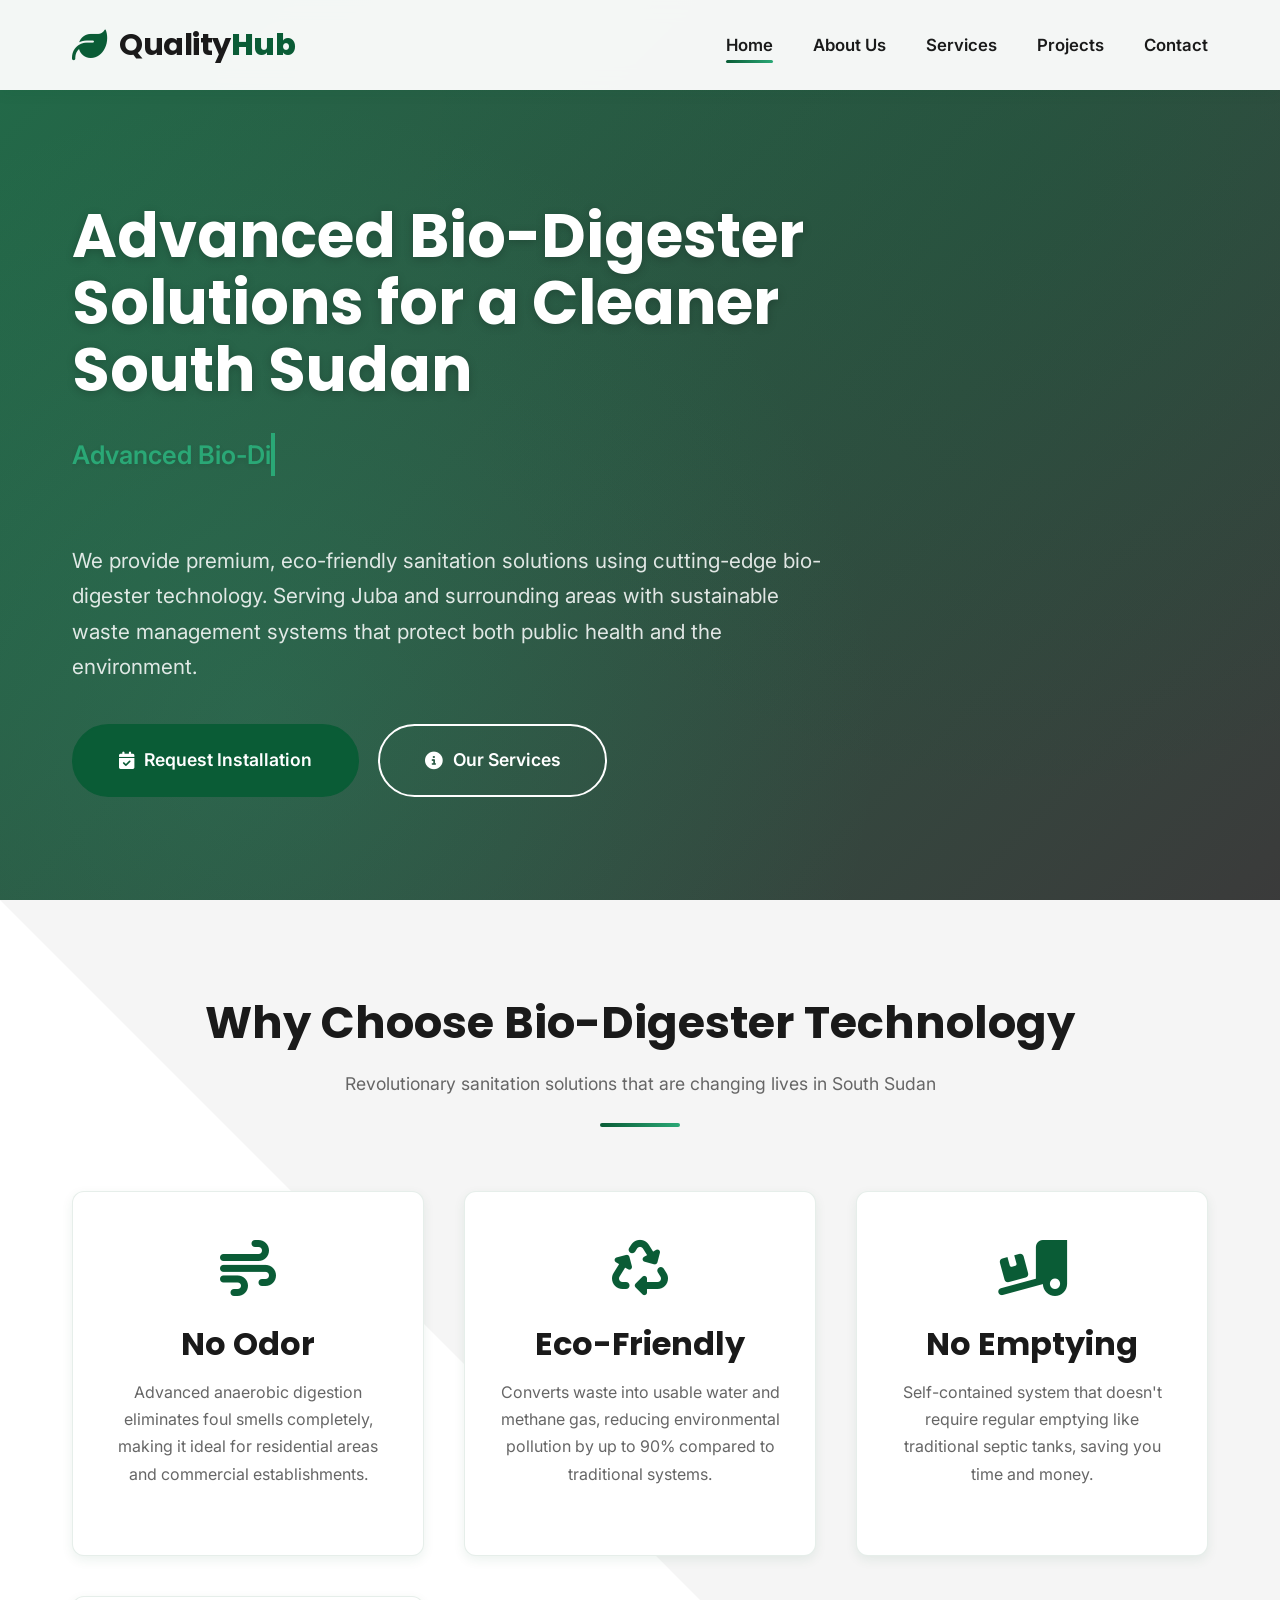
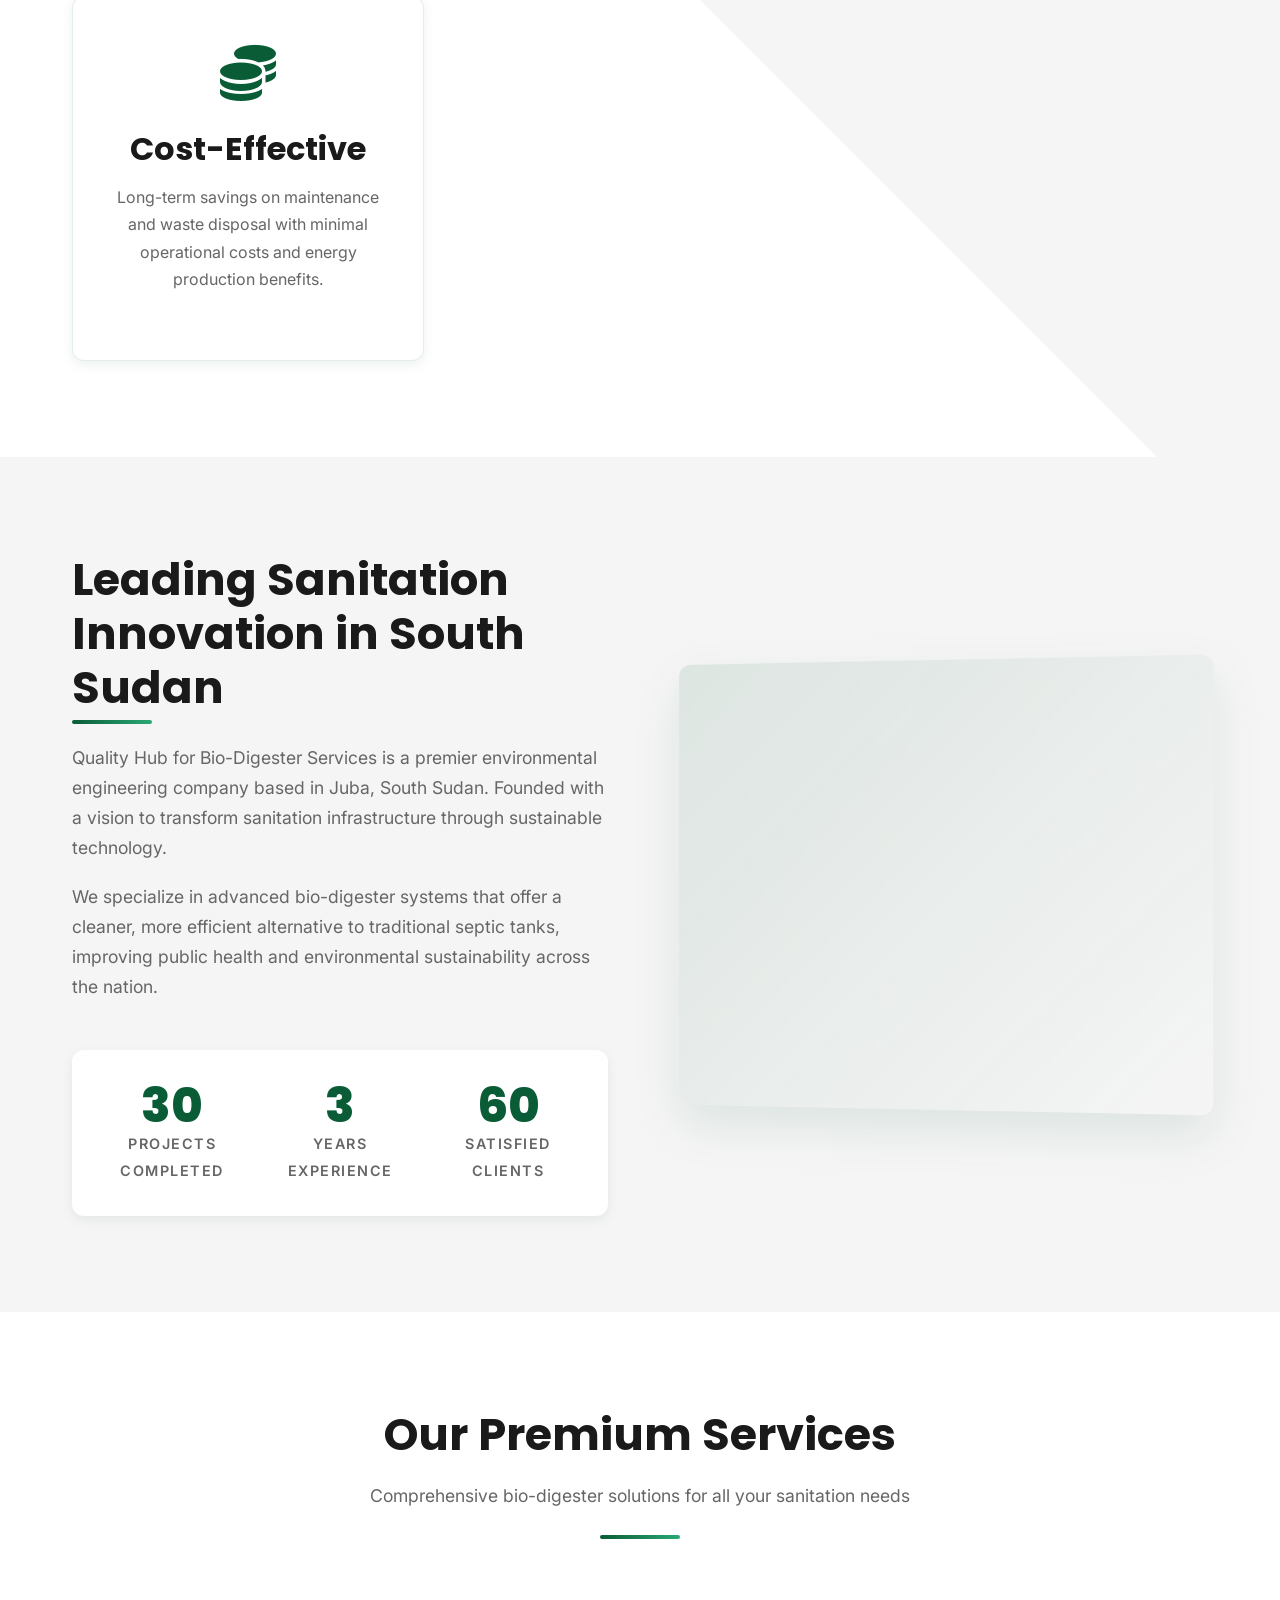
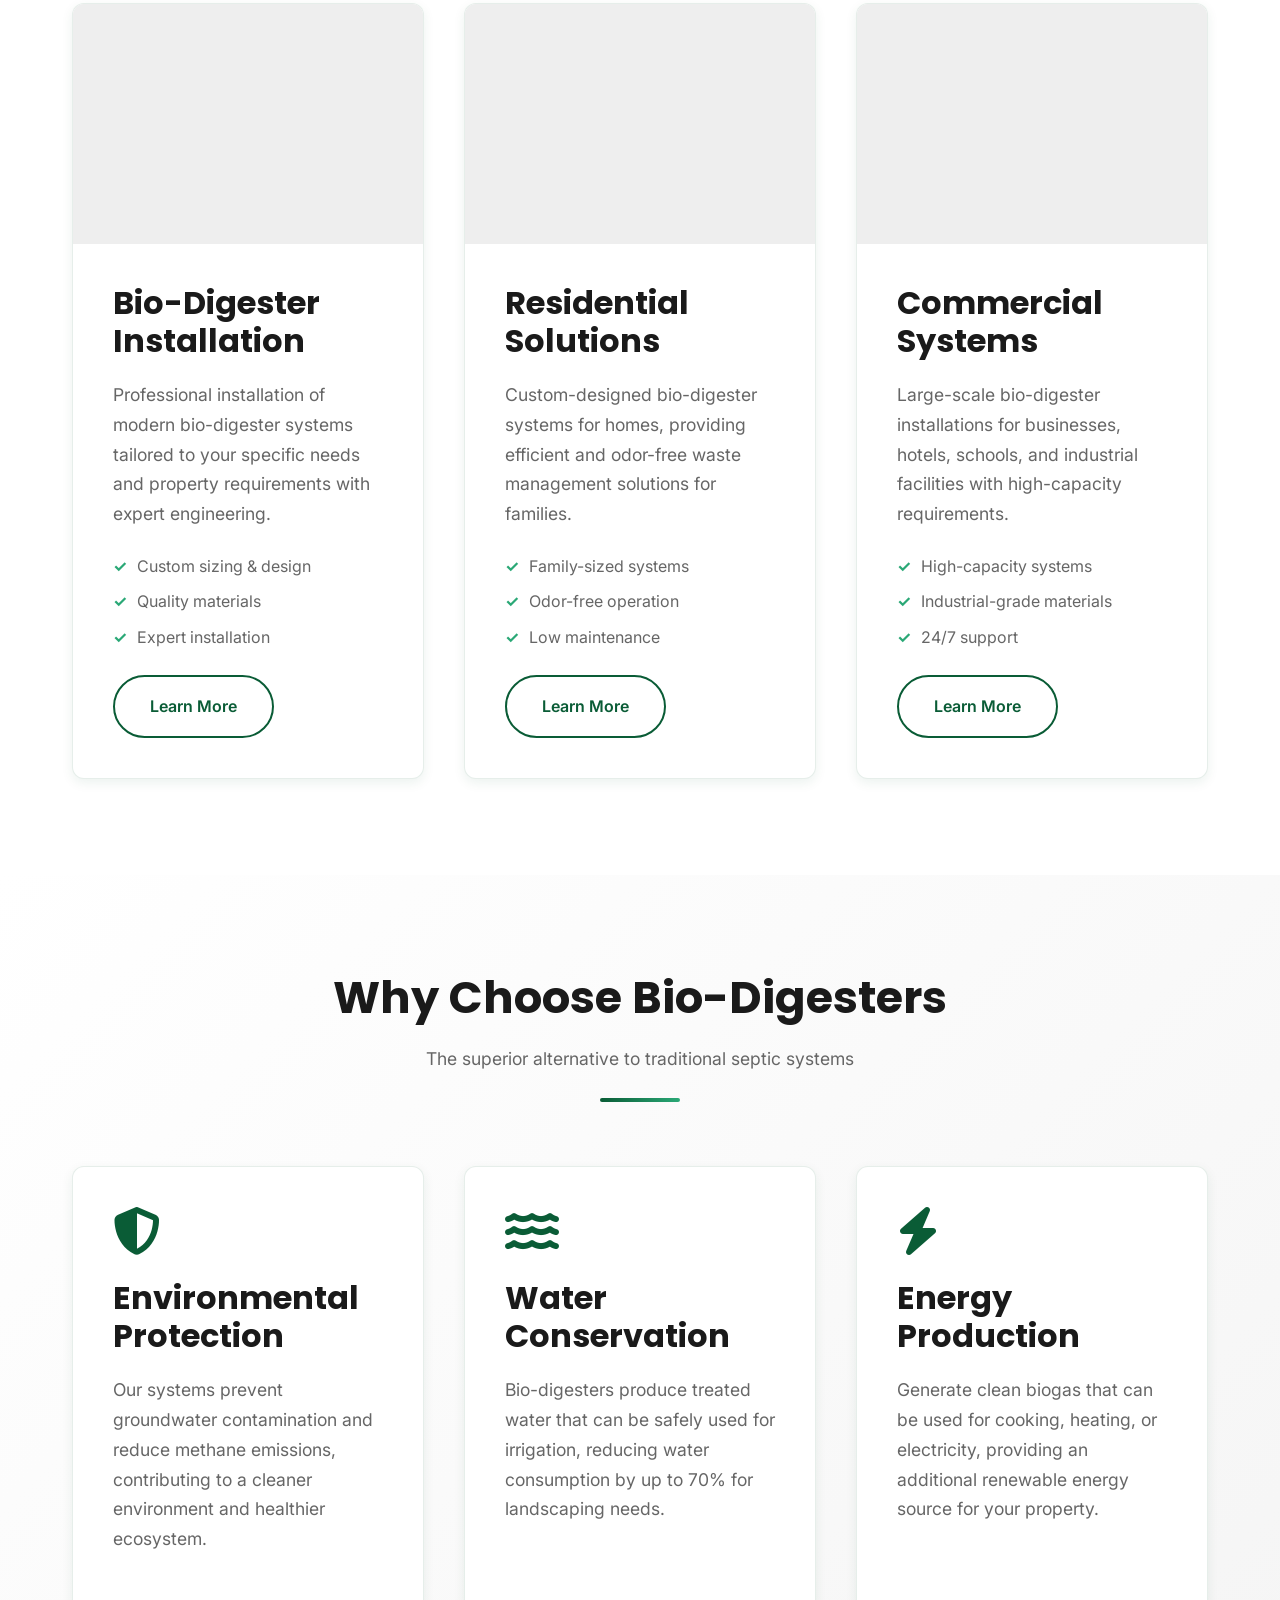
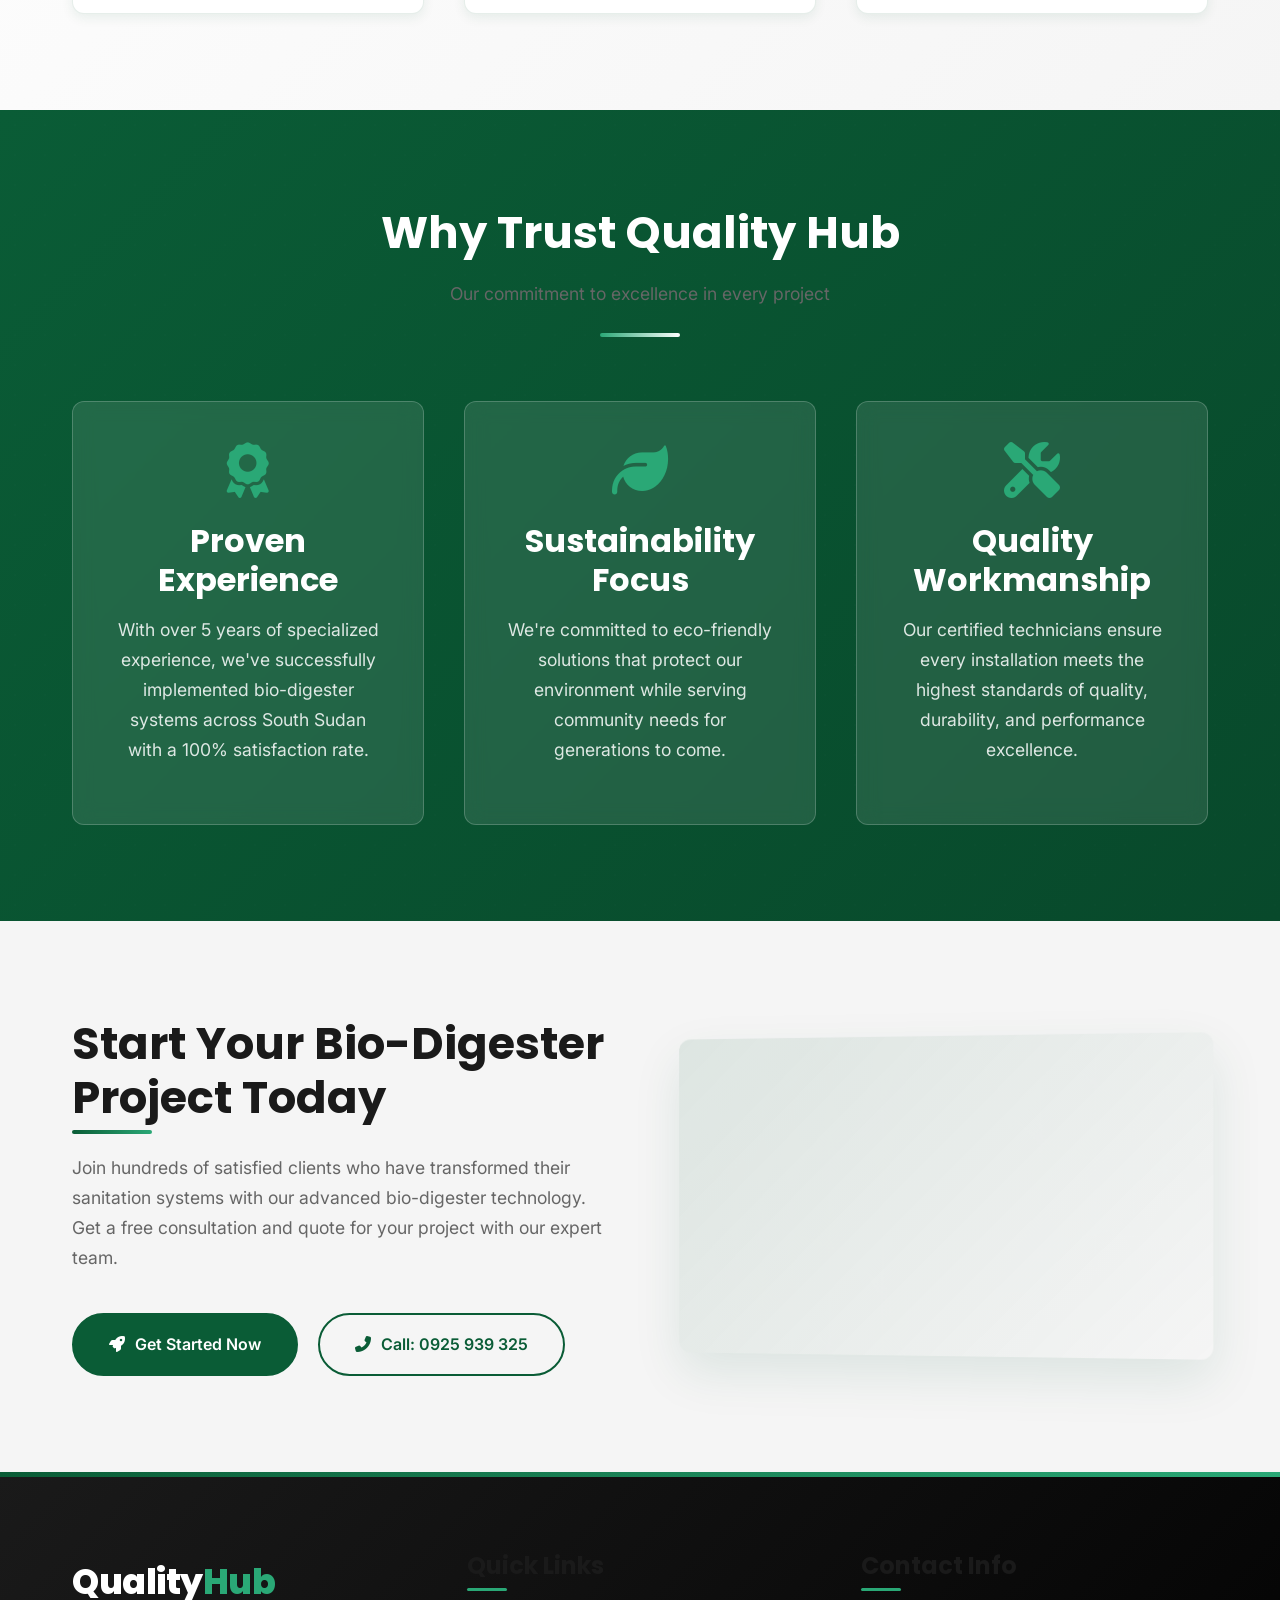
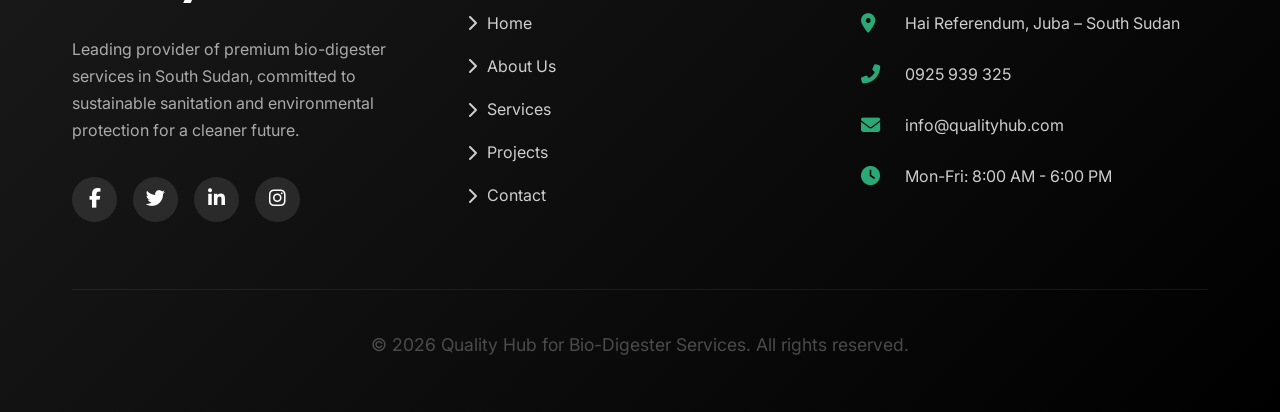
==== index.html @ e098ef87 "Update index.html" ====
<!DOCTYPE html>
<html lang="en">
<head>
    <meta charset="UTF-8">
    <meta name="viewport" content="width=device-width, initial-scale=1.0">
    <title>Quality Hub for Bio-Digester Services | Juba, South Sudan</title>
    <link rel="stylesheet" href="style.css">
    <link rel="stylesheet" href="https://cdnjs.cloudflare.com/ajax/libs/font-awesome/6.4.0/css/all.min.css">
    <link href="https://fonts.googleapis.com/css2?family=Poppins:wght@300;400;500;600;700;800;900&family=Inter:wght@300;400;500;600;700&display=swap" rel="stylesheet">
</head>
<body>
    <!-- Header -->
    <header>
        <div class="container">
            <div class="header-content">
                <a href="index.html" class="logo">
                    <i class="fas fa-leaf logo-icon"></i>
                    <div class="logo-text">Quality<span>Hub</span></div>
                </a>
                <button class="mobile-menu-btn" aria-label="Toggle navigation menu">
                    <i class="fas fa-bars"></i>
                </button>
                <nav>
                    <ul>
                        <li><a href="index.html" class="active">Home</a></li>
                        <li><a href="about.html">About Us</a></li>
                        <li><a href="services.html">Services</a></li>
                        <li><a href="projects.html">Projects</a></li>
                        <li><a href="contact.html">Contact</a></li>
                    </ul>
                </nav>
            </div>
        </div>
    </header>

    <!-- Hero Section -->
    <section class="hero">
        <div class="container">
            <div class="hero-content">
                <h1>Advanced Bio-Digester Solutions for a Cleaner South Sudan</h1>
                <div class="typing-container">
                    <span class="typing-text" id="typing-text"></span>
                </div>
                <p>We provide premium, eco-friendly sanitation solutions using cutting-edge bio-digester technology. Serving Juba and surrounding areas with sustainable waste management systems that protect both public health and the environment.</p>
                <div class="hero-btns">
                    <a href="contact.html" class="btn"><i class="fas fa-calendar-check"></i> Request Installation</a>
                    <a href="services.html" class="btn btn-cta-outline"><i class="fas fa-info-circle"></i> Our Services</a>
                </div>
            </div>
        </div>
    </section>

    <!-- Features Section -->
    <section class="features">
        <div class="container">
            <div class="section-title">
                <h2>Why Choose Bio-Digester Technology</h2>
                <p>Revolutionary sanitation solutions that are changing lives in South Sudan</p>
            </div>
            <div class="features-grid">
                <div class="feature-card">
                    <i class="fas fa-wind feature-icon"></i>
                    <h3>No Odor</h3>
                    <p>Advanced anaerobic digestion eliminates foul smells completely, making it ideal for residential areas and commercial establishments.</p>
                </div>
                <div class="feature-card">
                    <i class="fas fa-recycle feature-icon"></i>
                    <h3>Eco-Friendly</h3>
                    <p>Converts waste into usable water and methane gas, reducing environmental pollution by up to 90% compared to traditional systems.</p>
                </div>
                <div class="feature-card">
                    <i class="fas fa-truck-loading feature-icon"></i>
                    <h3>No Emptying</h3>
                    <p>Self-contained system that doesn't require regular emptying like traditional septic tanks, saving you time and money.</p>
                </div>
                <div class="feature-card">
                    <i class="fas fa-coins feature-icon"></i>
                    <h3>Cost-Effective</h3>
                    <p>Long-term savings on maintenance and waste disposal with minimal operational costs and energy production benefits.</p>
                </div>
            </div>
        </div>
    </section>

    <!-- About Section -->
    <section class="about">
        <div class="container">
            <div class="about-content">
                <div class="about-text">
                    <h2>Leading Sanitation Innovation in South Sudan</h2>
                    <p>Quality Hub for Bio-Digester Services is a premier environmental engineering company based in Juba, South Sudan. Founded with a vision to transform sanitation infrastructure through sustainable technology.</p>
                    <p>We specialize in advanced bio-digester systems that offer a cleaner, more efficient alternative to traditional septic tanks, improving public health and environmental sustainability across the nation.</p>
                    <div class="about-stats">
                        <div class="stat-item">
                            <span class="stat-number" data-count="50">0</span>
                            <span class="stat-label">Projects Completed</span>
                        </div>
                        <div class="stat-item">
                            <span class="stat-number" data-count="5">0</span>
                            <span class="stat-label">Years Experience</span>
                        </div>
                        <div class="stat-item">
                            <span class="stat-number" data-count="100">0</span>
                            <span class="stat-label">Satisfied Clients</span>
                        </div>
                    </div>
                </div>
                <div class="about-image">
                    <div style="height: 450px; background-image: url('https://images.unsplash.com/photo-1581094794329-c8112a89af12?ixlib=rb-4.0.3&auto=format&fit=crop&w=2070&q=80'); background-size: cover; background-position: center;"></div>
                </div>
            </div>
        </div>
    </section>

    <!-- Services Overview -->
    <section class="services">
        <div class="container">
            <div class="section-title">
                <h2>Our Premium Services</h2>
                <p>Comprehensive bio-digester solutions for all your sanitation needs</p>
            </div>
            <div class="services-grid">
                <div class="service-card">
                    <div class="service-img" style="background-image: url('https://images.unsplash.com/photo-1626206781227-4c8ae58ec6b5?ixlib=rb-4.0.3&auto=format&fit=crop&w=2069&q=80');"></div>
                    <div class="service-content">
                        <h3>Bio-Digester Installation</h3>
                        <p>Professional installation of modern bio-digester systems tailored to your specific needs and property requirements with expert engineering.</p>
                        <ul class="service-features">
                            <li>Custom sizing & design</li>
                            <li>Quality materials</li>
                            <li>Expert installation</li>
                        </ul>
                        <a href="services.html" class="btn btn-outline">Learn More</a>
                    </div>
                </div>
                <div class="service-card">
                    <div class="service-img" style="background-image: url('https://images.unsplash.com/photo-1581094794329-c8112a89af12?ixlib=rb-4.0.3&auto=format&fit=crop&w=2070&q=80');"></div>
                    <div class="service-content">
                        <h3>Residential Solutions</h3>
                        <p>Custom-designed bio-digester systems for homes, providing efficient and odor-free waste management solutions for families.</p>
                        <ul class="service-features">
                            <li>Family-sized systems</li>
                            <li>Odor-free operation</li>
                            <li>Low maintenance</li>
                        </ul>
                        <a href="services.html" class="btn btn-outline">Learn More</a>
                    </div>
                </div>
                <div class="service-card">
                    <div class="service-img" style="background-image: url('https://images.unsplash.com/photo-1581092580497-e0d4cb184827?ixlib=rb-4.0.3&auto=format&fit=crop&w=2069&q=80');"></div>
                    <div class="service-content">
                        <h3>Commercial Systems</h3>
                        <p>Large-scale bio-digester installations for businesses, hotels, schools, and industrial facilities with high-capacity requirements.</p>
                        <ul class="service-features">
                            <li>High-capacity systems</li>
                            <li>Industrial-grade materials</li>
                            <li>24/7 support</li>
                        </ul>
                        <a href="services.html" class="btn btn-outline">Learn More</a>
                    </div>
                </div>
            </div>
        </div>
    </section>

    <!-- Why Choose Bio-Digesters -->
    <section class="why-choose">
        <div class="container">
            <div class="section-title">
                <h2>Why Choose Bio-Digesters</h2>
                <p>The superior alternative to traditional septic systems</p>
            </div>
            <div class="why-choose-grid">
                <div class="choose-card">
                    <i class="fas fa-shield-alt"></i>
                    <h3>Environmental Protection</h3>
                    <p>Our systems prevent groundwater contamination and reduce methane emissions, contributing to a cleaner environment and healthier ecosystem.</p>
                </div>
                <div class="choose-card">
                    <i class="fas fa-water"></i>
                    <h3>Water Conservation</h3>
                    <p>Bio-digesters produce treated water that can be safely used for irrigation, reducing water consumption by up to 70% for landscaping needs.</p>
                </div>
                <div class="choose-card">
                    <i class="fas fa-bolt"></i>
                    <h3>Energy Production</h3>
                    <p>Generate clean biogas that can be used for cooking, heating, or electricity, providing an additional renewable energy source for your property.</p>
                </div>
            </div>
        </div>
    </section>

    <!-- Trust Section -->
    <section class="trust-section">
        <div class="container">
            <div class="section-title">
                <h2>Why Trust Quality Hub</h2>
                <p>Our commitment to excellence in every project</p>
            </div>
            <div class="trust-grid">
                <div class="trust-card">
                    <i class="fas fa-award"></i>
                    <h3>Proven Experience</h3>
                    <p>With over 5 years of specialized experience, we've successfully implemented bio-digester systems across South Sudan with a 100% satisfaction rate.</p>
                </div>
                <div class="trust-card">
                    <i class="fas fa-leaf"></i>
                    <h3>Sustainability Focus</h3>
                    <p>We're committed to eco-friendly solutions that protect our environment while serving community needs for generations to come.</p>
                </div>
                <div class="trust-card">
                    <i class="fas fa-tools"></i>
                    <h3>Quality Workmanship</h3>
                    <p>Our certified technicians ensure every installation meets the highest standards of quality, durability, and performance excellence.</p>
                </div>
            </div>
        </div>
    </section>

    <!-- CTA Section -->
    <section class="about">
        <div class="container">
            <div class="about-content">
                <div class="about-text">
                    <h2>Start Your Bio-Digester Project Today</h2>
                    <p>Join hundreds of satisfied clients who have transformed their sanitation systems with our advanced bio-digester technology. Get a free consultation and quote for your project with our expert team.</p>
                    <div style="margin-top: 2.5rem; display: flex; gap: 1.2rem; flex-wrap: wrap;">
                        <a href="contact.html" class="btn"><i class="fas fa-rocket"></i> Get Started Now</a>
                        <a href="tel:+0925939325" class="btn btn-outline"><i class="fas fa-phone-alt"></i> Call: 0925 939 325</a>
                    </div>
                </div>
                <div class="about-image">
                    <div style="height: 320px; border-radius: var(--border-radius); background-image: url('https://images.unsplash.com/photo-1560518883-ce09059eeffa?ixlib=rb-4.0.3&auto=format&fit=crop&w=2073&q=80'); background-size: cover; background-position: center;"></div>
                </div>
            </div>
        </div>
    </section>

    <!-- Footer -->
    <footer>
        <div class="container">
            <div class="footer-container">
                <div class="footer-about">
                    <div class="footer-logo">Quality<span>Hub</span></div>
                    <p>Leading provider of premium bio-digester services in South Sudan, committed to sustainable sanitation and environmental protection for a cleaner future.</p>
                    <div class="social-icons">
                        <a href="#" class="social-icon" aria-label="Facebook"><i class="fab fa-facebook-f"></i></a>
                        <a href="#" class="social-icon" aria-label="Twitter"><i class="fab fa-twitter"></i></a>
                        <a href="#" class="social-icon" aria-label="LinkedIn"><i class="fab fa-linkedin-in"></i></a>
                        <a href="#" class="social-icon" aria-label="Instagram"><i class="fab fa-instagram"></i></a>
                    </div>
                </div>
                <div class="footer-links">
                    <h4>Quick Links</h4>
                    <ul>
                        <li><a href="index.html"><i class="fas fa-chevron-right"></i> Home</a></li>
                        <li><a href="about.html"><i class="fas fa-chevron-right"></i> About Us</a></li>
                        <li><a href="services.html"><i class="fas fa-chevron-right"></i> Services</a></li>
                        <li><a href="projects.html"><i class="fas fa-chevron-right"></i> Projects</a></li>
                        <li><a href="contact.html"><i class="fas fa-chevron-right"></i> Contact</a></li>
                    </ul>
                </div>
                <div class="footer-contact">
                    <h4>Contact Info</h4>
                    <ul>
                        <li><i class="fas fa-map-marker-alt"></i> Hai Referendum, Juba – South Sudan</li>
                        <li><i class="fas fa-phone-alt"></i> 0925 939 325</li>
                        <li><i class="fas fa-envelope"></i> info@qualityhub.com</li>
                        <li><i class="fas fa-clock"></i> Mon-Fri: 8:00 AM - 6:00 PM</li>
                    </ul>
                </div>
            </div>
            <div class="copyright">
                <p>&copy; 2026 Quality Hub for Bio-Digester Services. All rights reserved.</p>
            </div>
        </div>
    </footer>

    <script src="script.js"></script>
</body>
</html>
---- style.css ----
/* style.css - Complete Stylesheet for Quality Hub Bio-Digester Services */

:root {
    --primary: #0a5c36; /* Deep green */
    --primary-dark: #08492b;
    --primary-light: #1e7d5a;
    --secondary: #1a1a1a; /* Charcoal */
    --secondary-light: #333333;
    --light: #f5f5f5; /* Soft gray */
    --white: #ffffff;
    --gray: #666666;
    --gray-light: #eeeeee;
    --gold: #ffd700;
    --accent-green: #2aa876;
    --transition: all 0.3s cubic-bezier(0.4, 0, 0.2, 1);
    --shadow: 0 4px 12px rgba(10, 92, 54, 0.08);
    --shadow-hover: 0 12px 30px rgba(10, 92, 54, 0.15);
    --shadow-large: 0 20px 50px rgba(10, 92, 54, 0.1);
    --border-radius: 12px;
    --border-radius-small: 8px;
}

* {
    margin: 0;
    padding: 0;
    box-sizing: border-box;
}

html {
    scroll-behavior: smooth;
    font-size: 16px;
    overflow-x: hidden;
}

body {
    font-family: 'Inter', sans-serif;
    color: var(--secondary);
    line-height: 1.7;
    background-color: var(--light);
    overflow-x: hidden;
}

a {
    text-decoration: none;
    color: inherit;
    transition: var(--transition);
}

ul {
    list-style: none;
}

img {
    width: 100%;
    height: auto;
    display: block;
}

.container {
    width: 100%;
    max-width: 1200px;
    margin: 0 auto;
    padding: 0 2rem;
}

h1, h2, h3, h4, h5, h6 {
    font-family: 'Poppins', sans-serif;
    margin-bottom: 1.2rem;
    color: var(--secondary);
    line-height: 1.2;
    font-weight: 700;
}

h1 {
    font-size: 3.5rem;
    line-height: 1.1;
}

h2 {
    font-size: 2.8rem;
}

h3 {
    font-size: 2rem;
}

h4 {
    font-size: 1.5rem;
}

p {
    margin-bottom: 1.2rem;
    font-size: 1.1rem;
    color: var(--gray);
}

.section-title {
    text-align: center;
    margin-bottom: 4rem;
    position: relative;
}

.section-title::after {
    content: '';
    display: block;
    width: 80px;
    height: 4px;
    background: linear-gradient(90deg, var(--primary), var(--accent-green));
    margin: 1.5rem auto;
    border-radius: 2px;
}

.text-center {
    text-align: center;
}

.btn {
    display: inline-flex;
    align-items: center;
    justify-content: center;
    gap: 10px;
    padding: 1rem 2.2rem;
    font-size: 1rem;
    border-radius: 50px;
    background-color: var(--primary);
    color: var(--white);
    border: 2px solid var(--primary);
    cursor: pointer;
    transition: var(--transition);
    font-weight: 600;
    text-align: center;
    position: relative;
    overflow: hidden;
    z-index: 1;
}

.btn::before {
    content: '';
    position: absolute;
    top: 0;
    left: -100%;
    width: 100%;
    height: 100%;
    background: linear-gradient(90deg, transparent, rgba(255, 255, 255, 0.2), transparent);
    transition: 0.5s;
    z-index: -1;
}

.btn:hover::before {
    left: 100%;
}

.btn:hover {
    background-color: var(--primary-dark);
    transform: translateY(-3px) scale(1.02);
    box-shadow: var(--shadow-hover);
}

.btn-outline {
    background-color: transparent;
    color: var(--primary);
}

.btn-outline:hover {
    background-color: var(--primary);
    color: var(--white);
}

.btn-secondary {
    background-color: var(--secondary);
    border-color: var(--secondary);
}

.btn-secondary:hover {
    background-color: var(--secondary-light);
    transform: translateY(-3px);
}

.btn-cta-outline {
    background: transparent;
    border: 2px solid var(--white);
    color: var(--white);
}

.btn-cta-outline:hover {
    background: var(--white);
    color: var(--primary);
    transform: translateY(-3px);
}

.btn-accent {
    background-color: var(--accent-green);
    border-color: var(--accent-green);
}

.btn-accent:hover {
    background-color: var(--primary-light);
    border-color: var(--primary-light);
}

.btn-emergency {
    background-color: #dc3545;
    border-color: #dc3545;
    animation: pulse 2s infinite;
}

@keyframes pulse {
    0% {
        box-shadow: 0 0 0 0 rgba(220, 53, 69, 0.4);
    }
    70% {
        box-shadow: 0 0 0 10px rgba(220, 53, 69, 0);
    }
    100% {
        box-shadow: 0 0 0 0 rgba(220, 53, 69, 0);
    }
}

.btn-emergency:hover {
    background-color: #c82333;
    transform: translateY(-3px);
}

.btn-block {
    display: flex;
    width: 100%;
}

/* Header Styles */
header {
    position: fixed;
    top: 0;
    left: 0;
    width: 100%;
    background-color: rgba(255, 255, 255, 0.95);
    backdrop-filter: blur(10px);
    box-shadow: var(--shadow);
    z-index: 1000;
    padding: 1.2rem 0;
    transition: var(--transition);
}

header.scrolled {
    padding: 0.8rem 0;
    background-color: rgba(255, 255, 255, 0.98);
    box-shadow: 0 5px 20px rgba(0, 0, 0, 0.1);
}

.header-content {
    display: flex;
    justify-content: space-between;
    align-items: center;
}

.logo {
    display: flex;
    align-items: center;
    gap: 12px;
}

.logo-icon {
    color: var(--primary);
    font-size: 2.2rem;
    transition: var(--transition);
}

.logo:hover .logo-icon {
    transform: rotate(15deg) scale(1.1);
}

.logo-text {
    font-family: 'Poppins', serif;
    font-size: 1.9rem;
    font-weight: 700;
    color: var(--secondary);
    letter-spacing: -0.5px;
}

.logo-text span {
    color: var(--primary);
    font-weight: 800;
}

nav ul {
    display: flex;
    gap: 2.5rem;
}

nav ul li a {
    font-weight: 600;
    font-size: 1.05rem;
    position: relative;
    padding: 0.5rem 0;
    color: var(--secondary);
}

nav ul li a::after {
    content: '';
    position: absolute;
    bottom: 0;
    left: 0;
    width: 0;
    height: 3px;
    background: linear-gradient(90deg, var(--primary), var(--accent-green));
    transition: var(--transition);
    border-radius: 2px;
}

nav ul li a:hover::after,
nav ul li a.active::after {
    width: 100%;
}

nav ul li a:hover {
    color: var(--primary);
}

.mobile-menu-btn {
    display: none;
    font-size: 1.8rem;
    cursor: pointer;
    color: var(--secondary);
    background: none;
    border: none;
    padding: 0.5rem;
    transition: var(--transition);
}

.mobile-menu-btn:hover {
    color: var(--primary);
    transform: rotate(90deg);
}

/* Hero Section */
.hero {
    min-height: 100vh;
    display: flex;
    align-items: center;
    position: relative;
    overflow: hidden;
    padding-top: 100px;
    background: linear-gradient(135deg, rgba(10, 92, 54, 0.9) 0%, rgba(26, 26, 26, 0.85) 100%),
                url('https://images.unsplash.com/photo-1621451537084-482c73073a0f?ixlib=rb-4.0.3&auto=format&fit=crop&w=2070&q=80');
    background-size: cover;
    background-position: center;
    background-attachment: fixed;
    color: var(--white);
}

.hero::before {
    content: '';
    position: absolute;
    top: 0;
    left: 0;
    width: 100%;
    height: 100%;
    background: radial-gradient(circle at 20% 80%, rgba(42, 168, 118, 0.2) 0%, transparent 50%),
                radial-gradient(circle at 80% 20%, rgba(10, 92, 54, 0.2) 0%, transparent 50%);
    z-index: 0;
}

.hero-content {
    max-width: 750px;
    position: relative;
    z-index: 1;
    animation: fadeInUp 0.8s ease-out;
}

.hero h1 {
    font-size: 3.8rem;
    color: var(--white);
    margin-bottom: 1.8rem;
    text-shadow: 0 2px 10px rgba(0, 0, 0, 0.2);
}

.hero p {
    font-size: 1.3rem;
    margin-bottom: 2.5rem;
    opacity: 0.95;
    color: rgba(255, 255, 255, 0.9);
}

.hero-btns {
    display: flex;
    gap: 1.2rem;
    flex-wrap: wrap;
    margin-top: 2rem;
}

.hero .btn {
    padding: 1.2rem 2.8rem;
    font-size: 1.1rem;
    border-radius: 50px;
}

.typing-container {
    height: 70px;
    margin-bottom: 2.5rem;
    overflow: hidden;
    position: relative;
}

.typing-text {
    font-size: 1.6rem;
    font-weight: 600;
    color: var(--accent-green);
    border-right: 4px solid var(--accent-green);
    white-space: nowrap;
    overflow: hidden;
    display: inline-block;
    text-shadow: 0 2px 5px rgba(0, 0, 0, 0.1);
    animation: blink 0.8s infinite;
}

@keyframes blink {
    0%, 100% { border-color: var(--accent-green); }
    50% { border-color: transparent; }
}

/* Features Section */
.features {
    padding: 6rem 0;
    background-color: var(--white);
    position: relative;
}

.features::before {
    content: '';
    position: absolute;
    top: 0;
    left: 0;
    width: 100%;
    height: 100%;
    background: url('data:image/svg+xml,<svg xmlns="http://www.w3.org/2000/svg" width="100" height="100" viewBox="0 0 100 100"><path fill="%23f5f5f5" d="M0,0 L100,0 L100,100 Z"/></svg>');
    background-size: cover;
    z-index: 0;
}

.features .container {
    position: relative;
    z-index: 1;
}

.features-grid {
    display: grid;
    grid-template-columns: repeat(auto-fit, minmax(280px, 1fr));
    gap: 2.5rem;
}

.feature-card {
    background-color: var(--white);
    padding: 3rem 2rem;
    border-radius: var(--border-radius);
    box-shadow: var(--shadow);
    text-align: center;
    transition: var(--transition);
    border: 1px solid rgba(10, 92, 54, 0.1);
    position: relative;
    overflow: hidden;
}

.feature-card::before {
    content: '';
    position: absolute;
    top: 0;
    left: 0;
    width: 100%;
    height: 5px;
    background: linear-gradient(90deg, var(--primary), var(--accent-green));
    transform: scaleX(0);
    transition: var(--transition);
}

.feature-card:hover::before {
    transform: scaleX(1);
}

.feature-card:hover {
    transform: translateY(-12px);
    box-shadow: var(--shadow-hover);
}

.feature-icon {
    font-size: 3.5rem;
    color: var(--primary);
    margin-bottom: 1.8rem;
    display: inline-block;
    transition: var(--transition);
}

.feature-card:hover .feature-icon {
    transform: scale(1.2) rotate(5deg);
    color: var(--accent-green);
}

.feature-card h3 {
    margin-bottom: 1rem;
    color: var(--secondary);
}

.feature-card p {
    color: var(--gray);
    font-size: 1rem;
}

/* About Section */
.about {
    padding: 6rem 0;
    background-color: var(--light);
}

.about-content {
    display: grid;
    grid-template-columns: repeat(auto-fit, minmax(320px, 1fr));
    gap: 4rem;
    align-items: center;
}

.about-text h2 {
    margin-bottom: 1.8rem;
    position: relative;
    display: inline-block;
}

.about-text h2::after {
    content: '';
    position: absolute;
    bottom: -10px;
    left: 0;
    width: 80px;
    height: 4px;
    background: linear-gradient(90deg, var(--primary), var(--accent-green));
    border-radius: 2px;
}

.about-stats {
    display: flex;
    justify-content: space-between;
    margin-top: 3rem;
    flex-wrap: wrap;
    gap: 2rem;
    padding: 2rem;
    background: var(--white);
    border-radius: var(--border-radius);
    box-shadow: var(--shadow);
}

.stat-item {
    text-align: center;
    flex: 1;
    min-width: 120px;
}

.stat-number {
    font-size: 3rem;
    font-weight: 800;
    color: var(--primary);
    display: block;
    line-height: 1;
    font-family: 'Poppins', sans-serif;
}

.stat-label {
    font-size: 0.9rem;
    text-transform: uppercase;
    letter-spacing: 1.5px;
    color: var(--gray);
    margin-top: 0.5rem;
    font-weight: 600;
}

.about-image {
    position: relative;
    border-radius: var(--border-radius);
    overflow: hidden;
    box-shadow: var(--shadow-large);
    transform: perspective(1000px) rotateY(-5deg);
    transition: var(--transition);
}

.about-image:hover {
    transform: perspective(1000px) rotateY(0deg);
}

.about-image::before {
    content: '';
    position: absolute;
    top: 0;
    left: 0;
    width: 100%;
    height: 100%;
    background: linear-gradient(135deg, rgba(10, 92, 54, 0.1), transparent);
    z-index: 1;
}

/* Why Choose Us Section */
.why-choose {
    padding: 6rem 0;
    background: linear-gradient(135deg, var(--white) 0%, var(--light) 100%);
}

.why-choose-grid {
    display: grid;
    grid-template-columns: repeat(auto-fit, minmax(320px, 1fr));
    gap: 2.5rem;
}

.choose-card {
    background-color: var(--white);
    padding: 2.5rem;
    border-radius: var(--border-radius);
    box-shadow: var(--shadow);
    transition: var(--transition);
    border: 1px solid rgba(10, 92, 54, 0.1);
    position: relative;
    overflow: hidden;
}

.choose-card::after {
    content: '';
    position: absolute;
    bottom: 0;
    left: 0;
    width: 100%;
    height: 5px;
    background: linear-gradient(90deg, var(--primary), var(--accent-green));
    transform: scaleX(0);
    transition: var(--transition);
}

.choose-card:hover::after {
    transform: scaleX(1);
}

.choose-card:hover {
    transform: translateY(-8px);
    box-shadow: var(--shadow-hover);
}

.choose-card i {
    font-size: 3rem;
    color: var(--primary);
    margin-bottom: 1.5rem;
    display: inline-block;
    transition: var(--transition);
}

.choose-card:hover i {
    transform: scale(1.2);
    color: var(--accent-green);
}

.choose-card h3 {
    margin-bottom: 1.2rem;
    color: var(--secondary);
}

/* Services Section */
.services {
    padding: 6rem 0;
    background-color: var(--white);
}

.services-grid {
    display: grid;
    grid-template-columns: repeat(auto-fit, minmax(320px, 1fr));
    gap: 2.5rem;
}

.service-card {
    background-color: var(--white);
    border-radius: var(--border-radius);
    overflow: hidden;
    box-shadow: var(--shadow);
    transition: var(--transition);
    border: 1px solid rgba(10, 92, 54, 0.1);
}

.service-card:hover {
    transform: translateY(-12px) scale(1.02);
    box-shadow: var(--shadow-hover);
}

.service-img {
    height: 240px;
    background-color: var(--gray-light);
    background-size: cover;
    background-position: center;
    transition: var(--transition);
    position: relative;
    overflow: hidden;
}

.service-card:hover .service-img {
    transform: scale(1.05);
}

.service-img::before {
    content: '';
    position: absolute;
    top: 0;
    left: 0;
    width: 100%;
    height: 100%;
    background: linear-gradient(to bottom, transparent, rgba(10, 92, 54, 0.2));
    opacity: 0;
    transition: var(--transition);
}

.service-card:hover .service-img::before {
    opacity: 1;
}

.service-content {
    padding: 2.5rem;
    position: relative;
}

.service-content h3 {
    margin-bottom: 1.2rem;
    color: var(--secondary);
}

.service-price {
    color: var(--primary);
    font-weight: 800;
    font-size: 1.5rem;
    margin: 1.5rem 0;
    font-family: 'Poppins', sans-serif;
}

.service-features {
    margin: 1.5rem 0;
    padding-left: 1.5rem;
}

.service-features li {
    margin-bottom: 0.5rem;
    color: var(--gray);
    position: relative;
}

.service-features li::before {
    content: '✓';
    color: var(--accent-green);
    font-weight: bold;
    position: absolute;
    left: -1.5rem;
}

/* Projects Section */
.projects {
    padding: 6rem 0;
    background-color: var(--light);
}

.projects-grid {
    display: grid;
    grid-template-columns: repeat(auto-fit, minmax(320px, 1fr));
    gap: 2.5rem;
}

.project-card {
    border-radius: var(--border-radius);
    overflow: hidden;
    box-shadow: var(--shadow);
    transition: var(--transition);
    background-color: var(--white);
}

.project-card:hover {
    transform: translateY(-10px);
    box-shadow: var(--shadow-hover);
}

.project-img {
    height: 280px;
    background-color: var(--gray-light);
    background-size: cover;
    background-position: center;
    transition: var(--transition);
    position: relative;
    overflow: hidden;
    cursor: pointer;
}

.project-card:hover .project-img {
    transform: scale(1.05);
}

.project-info {
    padding: 2rem;
    background-color: var(--white);
}

.project-location {
    display: flex;
    align-items: center;
    gap: 0.8rem;
    color: var(--gray);
    margin-bottom: 0.8rem;
    font-size: 0.95rem;
}

.project-location i {
    color: var(--primary);
}

.project-meta {
    display: flex;
    gap: 1.5rem;
    margin: 1.2rem 0;
    flex-wrap: wrap;
}

.meta-item {
    display: flex;
    align-items: center;
    gap: 0.5rem;
    color: var(--gray);
    font-size: 0.9rem;
}

.meta-item i {
    color: var(--primary);
    font-size: 1rem;
}

/* Contact Section */
.contact {
    padding: 6rem 0;
    background: linear-gradient(135deg, var(--white) 0%, var(--light) 100%);
}

.contact-container {
    display: grid;
    grid-template-columns: repeat(auto-fit, minmax(320px, 1fr));
    gap: 4rem;
}

.contact-info h3 {
    margin-bottom: 1.8rem;
    position: relative;
    display: inline-block;
}

.contact-info h3::after {
    content: '';
    position: absolute;
    bottom: -8px;
    left: 0;
    width: 60px;
    height: 4px;
    background: linear-gradient(90deg, var(--primary), var(--accent-green));
    border-radius: 2px;
}

.contact-details {
    margin-bottom: 3rem;
}

.contact-detail {
    display: flex;
    align-items: flex-start;
    gap: 1.5rem;
    margin-bottom: 2rem;
    padding: 1.5rem;
    background: var(--white);
    border-radius: var(--border-radius);
    box-shadow: var(--shadow);
    transition: var(--transition);
}

.contact-detail:hover {
    transform: translateX(5px);
    box-shadow: var(--shadow-hover);
}

.contact-icon {
    width: 60px;
    height: 60px;
    background: linear-gradient(135deg, var(--primary), var(--accent-green));
    color: var(--white);
    border-radius: 50%;
    display: flex;
    align-items: center;
    justify-content: center;
    font-size: 1.5rem;
    flex-shrink: 0;
}

.contact-form {
    background-color: var(--white);
    padding: 3rem;
    border-radius: var(--border-radius);
    box-shadow: var(--shadow);
    position: relative;
    overflow: hidden;
}

.contact-form::before {
    content: '';
    position: absolute;
    top: 0;
    left: 0;
    width: 100%;
    height: 5px;
    background: linear-gradient(90deg, var(--primary), var(--accent-green));
}

.form-group {
    margin-bottom: 1.8rem;
    position: relative;
}

.form-group label {
    display: block;
    margin-bottom: 0.8rem;
    font-weight: 600;
    color: var(--secondary);
    font-size: 1rem;
}

.form-control {
    width: 100%;
    padding: 1.2rem 1.5rem;
    border: 2px solid #e0e0e0;
    border-radius: var(--border-radius-small);
    font-family: 'Inter', sans-serif;
    font-size: 1rem;
    transition: var(--transition);
    background-color: #f9f9f9;
}

.form-control:focus {
    outline: none;
    border-color: var(--primary);
    background-color: var(--white);
    box-shadow: 0 0 0 3px rgba(10, 92, 54, 0.1);
}

textarea.form-control {
    min-height: 180px;
    resize: vertical;
}

.form-control::placeholder {
    color: #aaa;
}

.map-container {
    margin-top: 4rem;
    border-radius: var(--border-radius);
    overflow: hidden;
    box-shadow: var(--shadow-large);
    position: relative;
}

.map-placeholder {
    height: 350px;
    background: linear-gradient(135deg, #e8f5e9 0%, var(--white) 100%);
    display: flex;
    align-items: center;
    justify-content: center;
    color: var(--gray);
    font-weight: 500;
    position: relative;
    overflow: hidden;
}

.map-placeholder::before {
    content: '';
    position: absolute;
    top: 0;
    left: 0;
    width: 100%;
    height: 100%;
    background-image: 
        linear-gradient(90deg, transparent 50%, rgba(255,255,255,.5) 50%),
        linear-gradient(transparent 50%, rgba(255,255,255,.5) 50%);
    background-size: 40px 40px;
    opacity: 0.3;
}

/* Trust Section */
.trust-section {
    padding: 6rem 0;
    background: linear-gradient(135deg, var(--primary) 0%, var(--primary-dark) 100%);
    color: var(--white);
    position: relative;
    overflow: hidden;
}

.trust-section::before {
    content: '';
    position: absolute;
    top: 0;
    left: 0;
    width: 100%;
    height: 100%;
    background: url('data:image/svg+xml,<svg xmlns="http://www.w3.org/2000/svg" width="100" height="100" viewBox="0 0 100 100"><circle cx="50" cy="50" r="1" fill="white" opacity="0.1"/></svg>');
    background-size: 30px 30px;
    animation: float 20s linear infinite;
}

@keyframes float {
    0% { background-position: 0 0; }
    100% { background-position: 30px 30px; }
}

.trust-section h2 {
    color: var(--white);
}

.trust-section .section-title::after {
    background: linear-gradient(90deg, var(--accent-green), #fff);
}

.trust-grid {
    display: grid;
    grid-template-columns: repeat(auto-fit, minmax(250px, 1fr));
    gap: 2.5rem;
}

.trust-card {
    text-align: center;
    padding: 2.5rem;
    background: rgba(255, 255, 255, 0.1);
    backdrop-filter: blur(10px);
    border-radius: var(--border-radius);
    border: 1px solid rgba(255, 255, 255, 0.2);
    transition: var(--transition);
    position: relative;
    z-index: 1;
}

.trust-card:hover {
    transform: translateY(-8px);
    background: rgba(255, 255, 255, 0.15);
    border-color: rgba(255, 255, 255, 0.3);
}

.trust-card i {
    font-size: 3.5rem;
    color: var(--accent-green);
    margin-bottom: 1.5rem;
    display: inline-block;
    transition: var(--transition);
}

.trust-card:hover i {
    transform: rotate(15deg) scale(1.2);
}

.trust-card h3 {
    color: var(--white);
    margin-bottom: 1rem;
}

.trust-card p {
    color: rgba(255, 255, 255, 0.85);
}

/* Page Header */
.page-header {
    height: 400px;
    display: flex;
    align-items: center;
    justify-content: center;
    background: linear-gradient(135deg, rgba(10, 92, 54, 0.9) 0%, rgba(26, 26, 26, 0.85) 100%),
                url('https://images.unsplash.com/photo-1581094794329-c8112a89af12?ixlib=rb-4.0.3&auto=format&fit=crop&w=2070&q=80');
    background-size: cover;
    background-position: center;
    color: var(--white);
    text-align: center;
    margin-top: 80px;
    position: relative;
    overflow: hidden;
}

.page-header::before {
    content: '';
    position: absolute;
    top: 0;
    left: 0;
    width: 100%;
    height: 100%;
    background: radial-gradient(circle at 30% 50%, rgba(42, 168, 118, 0.3) 0%, transparent 50%);
    z-index: 0;
}

.page-header .container {
    position: relative;
    z-index: 1;
}

.page-header h1 {
    color: var(--white);
    margin-bottom: 1rem;
    font-size: 4rem;
    text-shadow: 0 2px 10px rgba(0, 0, 0, 0.3);
    animation: fadeInUp 0.8s ease-out;
}

.page-header p {
    color: rgba(255, 255, 255, 0.9);
    font-size: 1.4rem;
    max-width: 700px;
    margin: 0 auto;
    animation: fadeInUp 0.8s ease-out 0.2s both;
}

/* Footer */
footer {
    background: linear-gradient(135deg, var(--secondary) 0%, #000 100%);
    color: var(--white);
    padding: 5rem 0 2rem;
    position: relative;
    overflow: hidden;
}

footer::before {
    content: '';
    position: absolute;
    top: 0;
    left: 0;
    width: 100%;
    height: 5px;
    background: linear-gradient(90deg, var(--primary), var(--accent-green));
}

.footer-container {
    display: grid;
    grid-template-columns: repeat(auto-fit, minmax(280px, 1fr));
    gap: 3rem;
    margin-bottom: 4rem;
    position: relative;
    z-index: 1;
}

.footer-logo {
    font-family: 'Poppins', sans-serif;
    font-weight: 800;
    font-size: 2.2rem;
    color: var(--white);
    margin-bottom: 1.5rem;
    letter-spacing: -0.5px;
}

.footer-logo span {
    color: var(--accent-green);
}

.footer-about p {
    opacity: 0.8;
    margin-bottom: 2rem;
    color: rgba(255, 255, 255, 0.8);
    font-size: 1rem;
}

.footer-links h4,
.footer-contact h4 {
    margin-bottom: 1.8rem;
    position: relative;
    display: inline-block;
}

.footer-links h4::after,
.footer-contact h4::after {
    content: '';
    position: absolute;
    bottom: -10px;
    left: 0;
    width: 40px;
    height: 3px;
    background: var(--accent-green);
    border-radius: 2px;
}

.footer-links ul li {
    margin-bottom: 1rem;
}

.footer-links ul li a {
    color: rgba(255, 255, 255, 0.8);
    transition: var(--transition);
    display: flex;
    align-items: center;
    gap: 10px;
}

.footer-links ul li a:hover {
    color: var(--accent-green);
    transform: translateX(5px);
}

.footer-contact ul li {
    margin-bottom: 1.5rem;
    display: flex;
    align-items: center;
    gap: 1.2rem;
    color: rgba(255, 255, 255, 0.8);
}

.footer-contact ul li i {
    color: var(--accent-green);
    font-size: 1.2rem;
    width: 24px;
}

.social-icons {
    display: flex;
    gap: 1rem;
    margin-top: 2rem;
}

.social-icon {
    width: 45px;
    height: 45px;
    background: rgba(255, 255, 255, 0.1);
    border-radius: 50%;
    display: flex;
    align-items: center;
    justify-content: center;
    transition: var(--transition);
    color: var(--white);
    font-size: 1.2rem;
}

.social-icon:hover {
    background: var(--accent-green);
    transform: translateY(-3px);
    box-shadow: 0 5px 15px rgba(42, 168, 118, 0.3);
}

.copyright {
    text-align: center;
    padding-top: 2.5rem;
    border-top: 1px solid rgba(255, 255, 255, 0.1);
    opacity: 0.7;
    font-size: 0.9rem;
    color: rgba(255, 255, 255, 0.7);
    position: relative;
    z-index: 1;
}

/* Animations */
@keyframes fadeInUp {
    from {
        opacity: 0;
        transform: translateY(30px);
    }
    to {
        opacity: 1;
        transform: translateY(0);
    }
}

@keyframes typing {
    0% { width: 0 }
    100% { width: 100% }
}

@keyframes blink {
    0%, 100% { border-color: transparent }
    50% { border-color: var(--accent-green) }
}

.fade-in {
    animation: fadeInUp 0.8s ease-out;
}

/* Responsive Design */
@media (max-width: 1200px) {
    .container {
        padding: 0 1.5rem;
    }
}

@media (max-width: 992px) {
    h1 {
        font-size: 3rem;
    }
    
    h2 {
        font-size: 2.5rem;
    }
    
    h3 {
        font-size: 1.8rem;
    }
    
    .hero h1 {
        font-size: 3.2rem;
    }
    
    .page-header h1 {
        font-size: 3.5rem;
    }
}

@media (max-width: 768px) {
    .mobile-menu-btn {
        display: flex;
        align-items: center;
        justify-content: center;
        z-index: 1001;
    }

    nav ul {
        position: fixed;
        top: 0;
        right: -100%;
        width: 300px;
        height: 100vh;
        background: var(--white);
        flex-direction: column;
        align-items: flex-start;
        padding: 100px 2rem 2rem;
        gap: 0;
        box-shadow: var(--shadow-hover);
        transition: var(--transition);
        z-index: 1000;
        overflow-y: auto;
    }

    nav ul.active {
        right: 0;
    }

    nav ul li {
        width: 100%;
        border-bottom: 1px solid rgba(0, 0, 0, 0.1);
    }

    nav ul li a {
        display: block;
        padding: 1.2rem 0;
        font-size: 1.1rem;
        width: 100%;
    }

    nav ul li a::after {
        display: none;
    }

    .nav-overlay {
        display: none;
        position: fixed;
        top: 0;
        left: 0;
        width: 100%;
        height: 100%;
        background: rgba(0, 0, 0, 0.5);
        z-index: 999;
        opacity: 0;
        transition: var(--transition);
    }

    .nav-overlay.active {
        display: block;
        opacity: 1;
    }

    .hero h1 {
        font-size: 2.8rem;
    }

    .typing-text {
        font-size: 1.4rem;
    }

    .hero-btns {
        flex-direction: column;
        align-items: stretch;
    }

    .hero .btn {
        width: 100%;
        text-align: center;
        justify-content: center;
    }

    .section-padding {
        padding: 4rem 0;
    }
    
    .page-header {
        height: 300px;
        margin-top: 70px;
    }
    
    .page-header h1 {
        font-size: 2.8rem;
    }
    
    .page-header p {
        font-size: 1.2rem;
    }
}

@media (max-width: 576px) {
    .container {
        padding: 0 1rem;
    }

    h1 {
        font-size: 2.5rem;
    }

    h2 {
        font-size: 2rem;
    }

    h3 {
        font-size: 1.6rem;
    }

    .hero h1 {
        font-size: 2.2rem;
    }

    .typing-text {
        font-size: 1.2rem;
    }

    .btn {
        padding: 0.9rem 1.8rem;
    }
    
    .section-title {
        margin-bottom: 3rem;
    }
    
    .section-title::after {
        width: 60px;
        height: 3px;
        margin: 1rem auto;
    }
    
    .about-stats {
        padding: 1.5rem;
        gap: 1.5rem;
    }
    
    .stat-number {
        font-size: 2.5rem;
    }
}

/* Page Specific Styles */
.about-mission {
    background: linear-gradient(135deg, var(--light) 0%, #e8f5e9 100%);
    padding: 5rem 0;
}

.mission-vision-grid {
    display: grid;
    grid-template-columns: repeat(auto-fit, minmax(320px, 1fr));
    gap: 3rem;
}

.mission-card, .vision-card {
    background-color: var(--white);
    padding: 3rem;
    border-radius: var(--border-radius);
    box-shadow: var(--shadow);
    text-align: center;
    transition: var(--transition);
    border: 1px solid rgba(10, 92, 54, 0.1);
}

.mission-card:hover, .vision-card:hover {
    transform: translateY(-8px);
    box-shadow: var(--shadow-hover);
}

.mission-card i, .vision-card i {
    font-size: 3.5rem;
    color: var(--primary);
    margin-bottom: 1.5rem;
    display: inline-block;
    transition: var(--transition);
}

.mission-card:hover i, .vision-card:hover i {
    transform: scale(1.2) rotate(5deg);
    color: var(--accent-green);
}

.service-detail {
    padding: 3rem;
    background-color: var(--white);
    border-radius: var(--border-radius);
    box-shadow: var(--shadow);
    margin-bottom: 2.5rem;
    border: 1px solid rgba(10, 92, 54, 0.1);
    transition: var(--transition);
}

.service-detail:hover {
    transform: translateY(-5px);
    box-shadow: var(--shadow-hover);
}

.service-detail i {
    font-size: 3rem;
    color: var(--primary);
    margin-bottom: 1.5rem;
    display: inline-block;
}

.project-detail {
    margin-bottom: 4rem;
    background: var(--white);
    border-radius: var(--border-radius);
    overflow: hidden;
    box-shadow: var(--shadow);
}

.project-detail img {
    width: 100%;
    height: 400px;
    object-fit: cover;
    display: block;
}

.project-detail-content {
    padding: 2.5rem;
}

/* Loading Animation */
.loading {
    position: fixed;
    top: 0;
    left: 0;
    width: 100%;
    height: 100%;
    background: var(--primary);
    display: flex;
    align-items: center;
    justify-content: center;
    z-index: 9999;
    transition: opacity 0.5s, visibility 0.5s;
}

.loading.hidden {
    opacity: 0;
    visibility: hidden;
}

.loader {
    width: 50px;
    height: 50px;
    border: 5px solid rgba(255, 255, 255, 0.3);
    border-radius: 50%;
    border-top-color: var(--white);
    animation: spin 1s ease-in-out infinite;
}

@keyframes spin {
    to { transform: rotate(360deg); }
}

/* Back to Top Button */
.back-to-top {
    position: fixed;
    bottom: 30px;
    right: 30px;
    width: 50px;
    height: 50px;
    background: var(--primary);
    color: var(--white);
    border-radius: 50%;
    display: flex;
    align-items: center;
    justify-content: center;
    font-size: 1.5rem;
    cursor: pointer;
    transition: var(--transition);
    opacity: 0;
    visibility: hidden;
    transform: translateY(20px);
    z-index: 99;
    box-shadow: var(--shadow);
}

.back-to-top.visible {
    opacity: 1;
    visibility: visible;
    transform: translateY(0);
}

.back-to-top:hover {
    background: var(--primary-dark);
    transform: translateY(-5px);
    box-shadow: var(--shadow-hover);
}
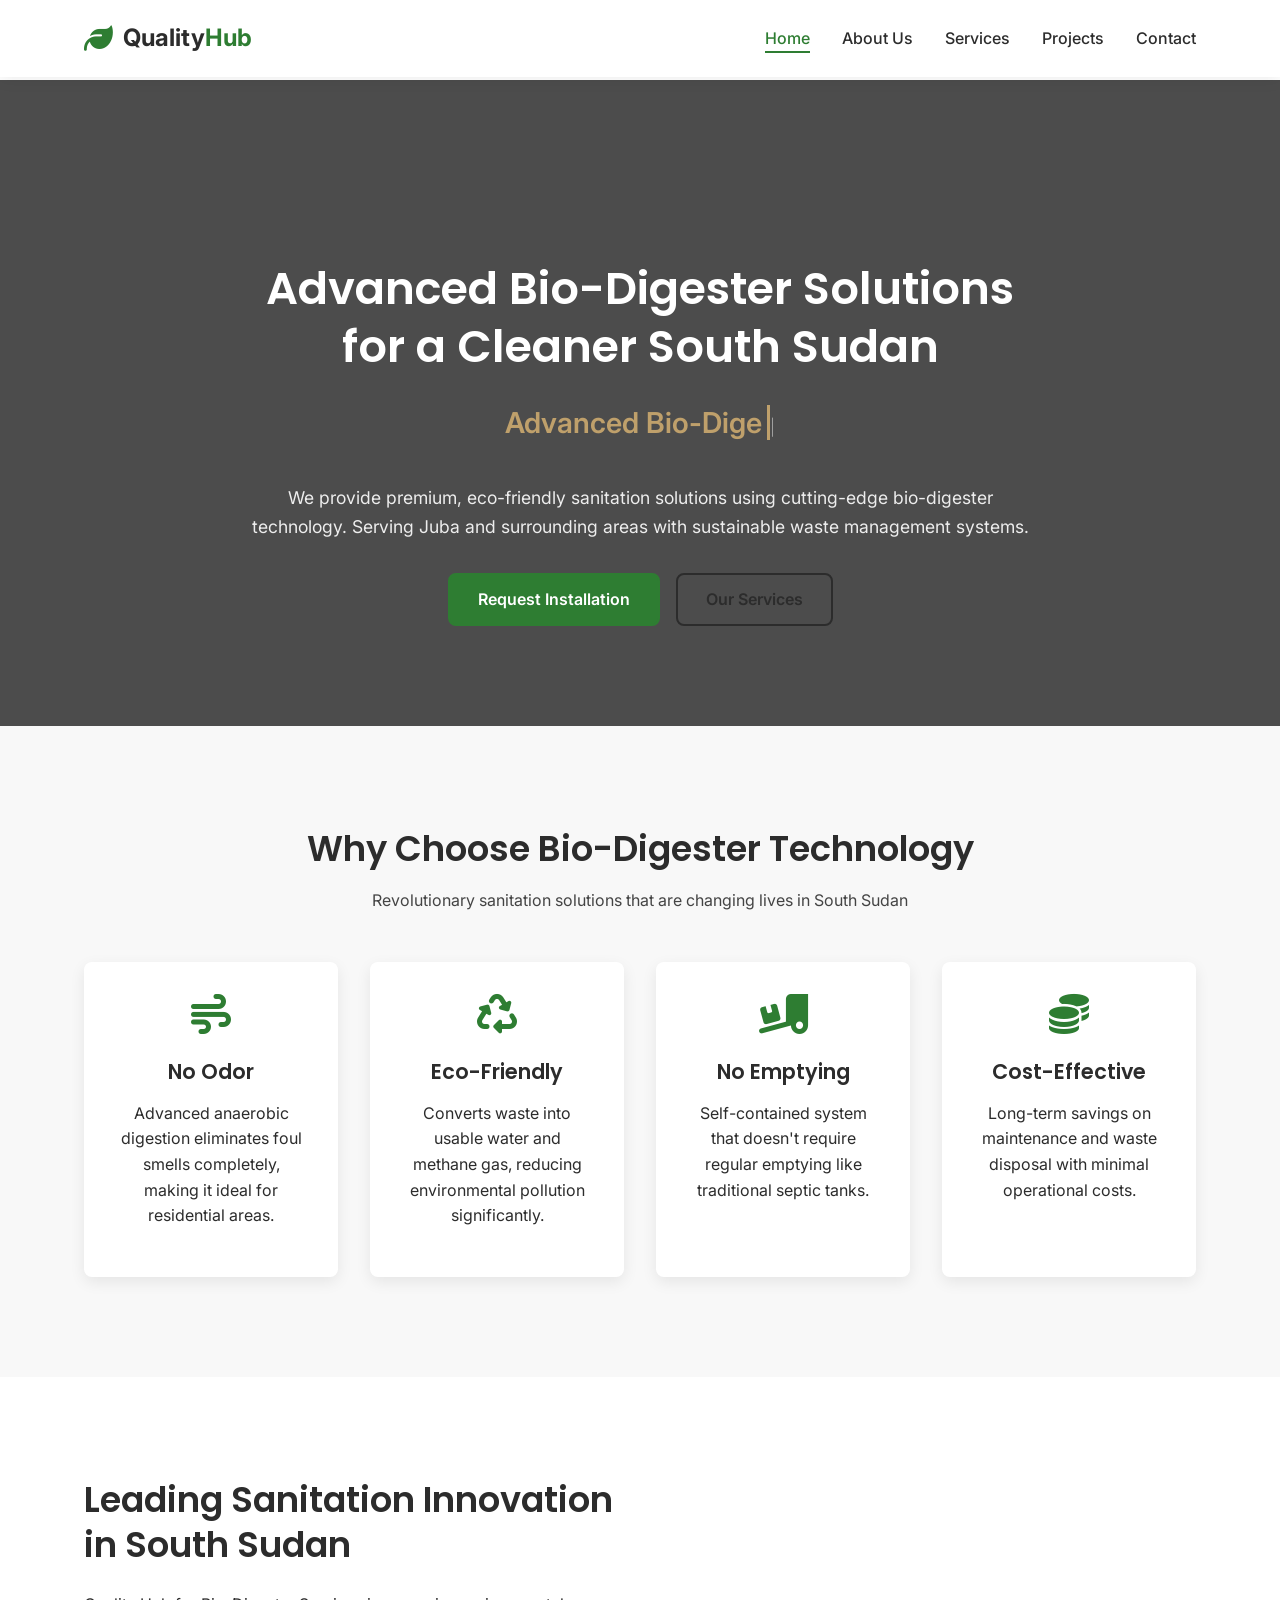
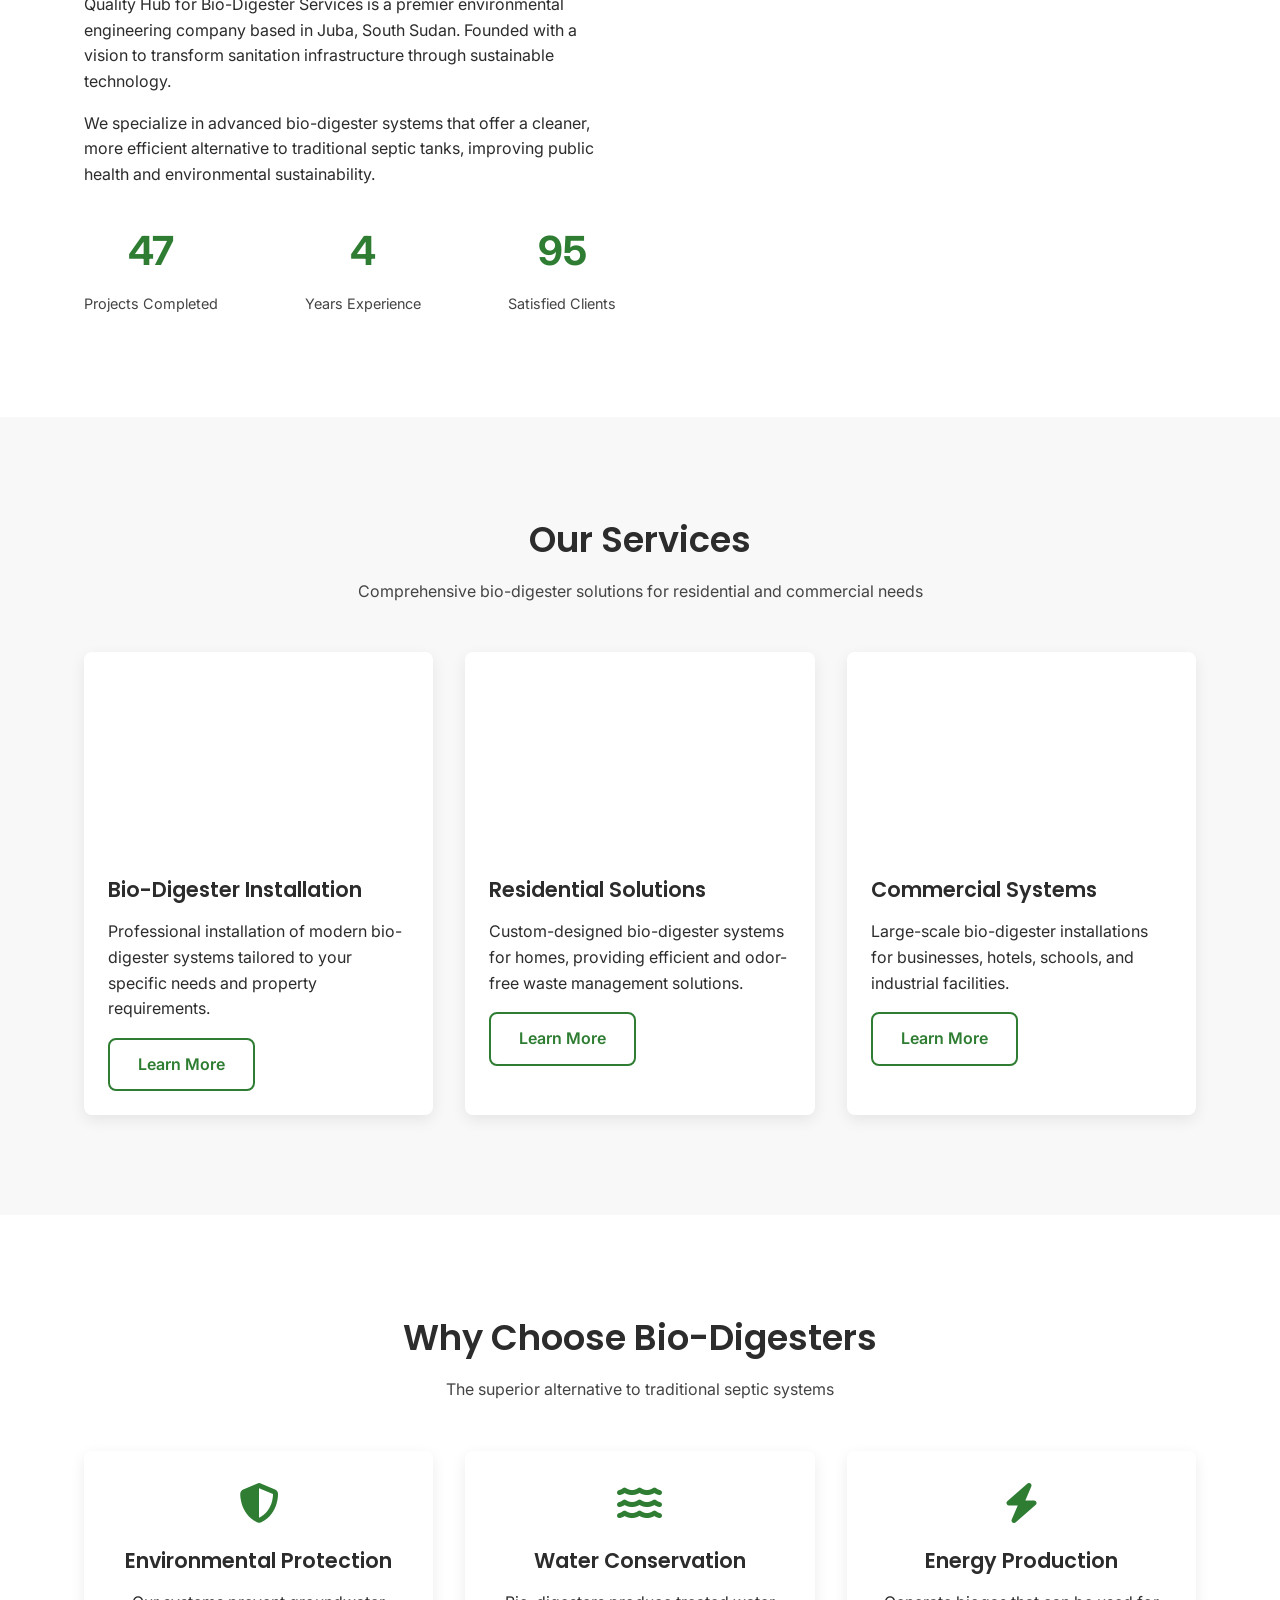
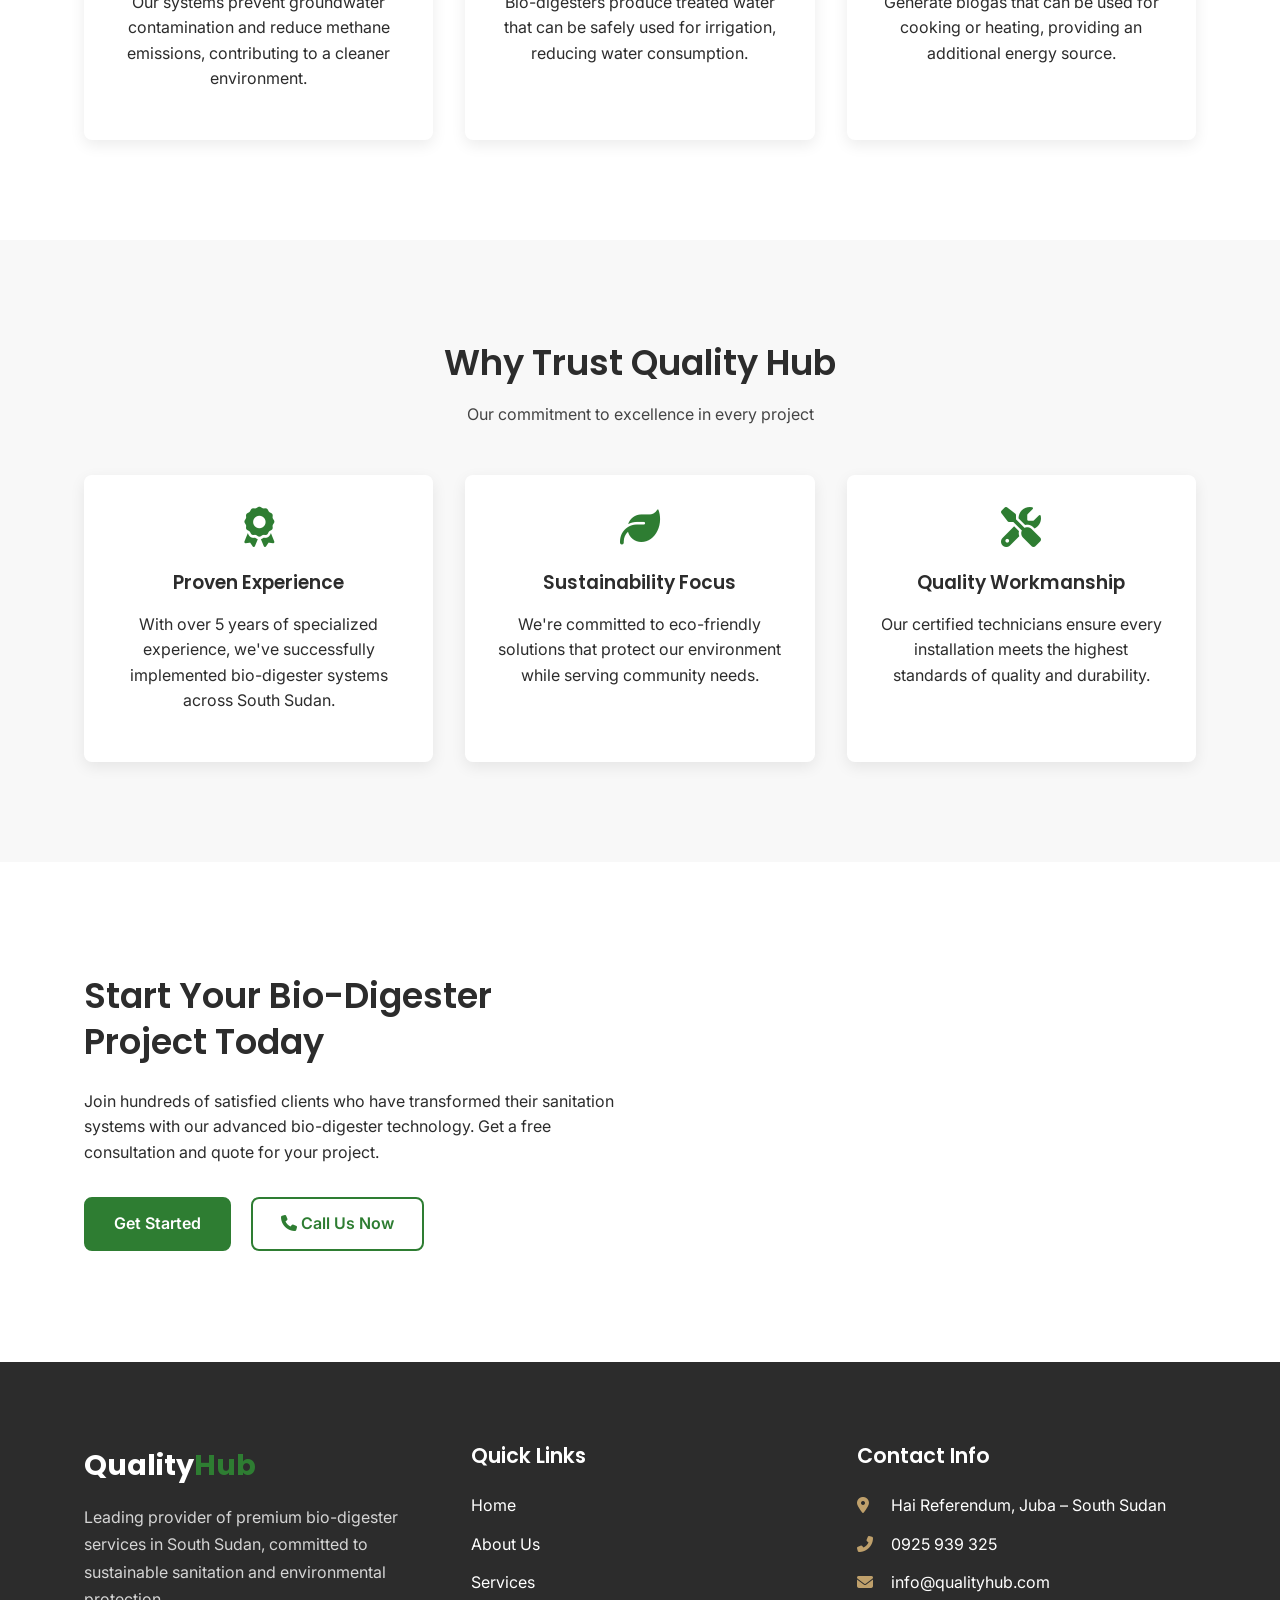
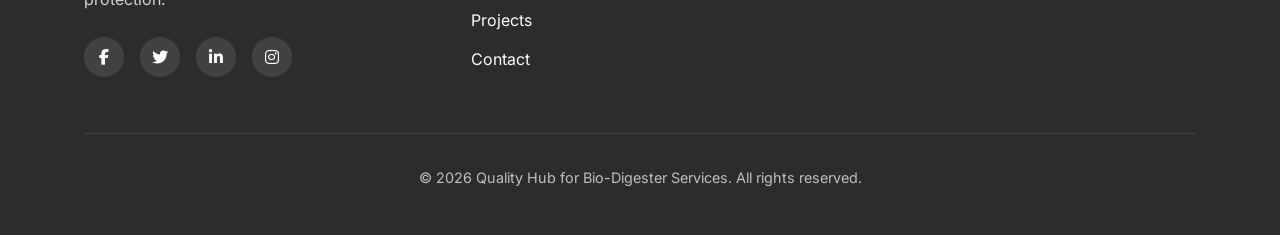
==== commit 5ade1b7d: "Update index.html" ====
--- a/index.html
+++ b/index.html
@@ -6,7 +6,7 @@
     <title>Quality Hub for Bio-Digester Services | Juba, South Sudan</title>
     <link rel="stylesheet" href="style.css">
     <link rel="stylesheet" href="https://cdnjs.cloudflare.com/ajax/libs/font-awesome/6.4.0/css/all.min.css">
-    <link href="https://fonts.googleapis.com/css2?family=Poppins:wght@300;400;500;600;700;800;900&family=Inter:wght@300;400;500;600;700&display=swap" rel="stylesheet">
+    <link href="https://fonts.googleapis.com/css2?family=Poppins:wght@300;400;500;600;700&family=Inter:wght@300;400;500;600;700&display=swap" rel="stylesheet">
 </head>
 <body>
     <!-- Header -->
@@ -17,9 +17,9 @@
                     <i class="fas fa-leaf logo-icon"></i>
                     <div class="logo-text">Quality<span>Hub</span></div>
                 </a>
-                <button class="mobile-menu-btn" aria-label="Toggle navigation menu">
+                <div class="mobile-menu-btn">
                     <i class="fas fa-bars"></i>
-                </button>
+                </div>
                 <nav>
                     <ul>
                         <li><a href="index.html" class="active">Home</a></li>
@@ -41,10 +41,10 @@
                 <div class="typing-container">
                     <span class="typing-text" id="typing-text"></span>
                 </div>
-                <p>We provide premium, eco-friendly sanitation solutions using cutting-edge bio-digester technology. Serving Juba and surrounding areas with sustainable waste management systems that protect both public health and the environment.</p>
+                <p>We provide premium, eco-friendly sanitation solutions using cutting-edge bio-digester technology. Serving Juba and surrounding areas with sustainable waste management systems.</p>
                 <div class="hero-btns">
-                    <a href="contact.html" class="btn"><i class="fas fa-calendar-check"></i> Request Installation</a>
-                    <a href="services.html" class="btn btn-cta-outline"><i class="fas fa-info-circle"></i> Our Services</a>
+                    <a href="contact.html" class="btn">Request Installation</a>
+                    <a href="services.html" class="btn btn-cta-outline">Our Services</a>
                 </div>
             </div>
         </div>
@@ -61,22 +61,22 @@
                 <div class="feature-card">
                     <i class="fas fa-wind feature-icon"></i>
                     <h3>No Odor</h3>
-                    <p>Advanced anaerobic digestion eliminates foul smells completely, making it ideal for residential areas and commercial establishments.</p>
+                    <p>Advanced anaerobic digestion eliminates foul smells completely, making it ideal for residential areas.</p>
                 </div>
                 <div class="feature-card">
                     <i class="fas fa-recycle feature-icon"></i>
                     <h3>Eco-Friendly</h3>
-                    <p>Converts waste into usable water and methane gas, reducing environmental pollution by up to 90% compared to traditional systems.</p>
+                    <p>Converts waste into usable water and methane gas, reducing environmental pollution significantly.</p>
                 </div>
                 <div class="feature-card">
                     <i class="fas fa-truck-loading feature-icon"></i>
                     <h3>No Emptying</h3>
-                    <p>Self-contained system that doesn't require regular emptying like traditional septic tanks, saving you time and money.</p>
+                    <p>Self-contained system that doesn't require regular emptying like traditional septic tanks.</p>
                 </div>
                 <div class="feature-card">
                     <i class="fas fa-coins feature-icon"></i>
                     <h3>Cost-Effective</h3>
-                    <p>Long-term savings on maintenance and waste disposal with minimal operational costs and energy production benefits.</p>
+                    <p>Long-term savings on maintenance and waste disposal with minimal operational costs.</p>
                 </div>
             </div>
         </div>
@@ -89,7 +89,7 @@
                 <div class="about-text">
                     <h2>Leading Sanitation Innovation in South Sudan</h2>
                     <p>Quality Hub for Bio-Digester Services is a premier environmental engineering company based in Juba, South Sudan. Founded with a vision to transform sanitation infrastructure through sustainable technology.</p>
-                    <p>We specialize in advanced bio-digester systems that offer a cleaner, more efficient alternative to traditional septic tanks, improving public health and environmental sustainability across the nation.</p>
+                    <p>We specialize in advanced bio-digester systems that offer a cleaner, more efficient alternative to traditional septic tanks, improving public health and environmental sustainability.</p>
                     <div class="about-stats">
                         <div class="stat-item">
                             <span class="stat-number" data-count="50">0</span>
@@ -106,7 +106,7 @@
                     </div>
                 </div>
                 <div class="about-image">
-                    <div style="height: 450px; background-image: url('https://images.unsplash.com/photo-1581094794329-c8112a89af12?ixlib=rb-4.0.3&auto=format&fit=crop&w=2070&q=80'); background-size: cover; background-position: center;"></div>
+                    <div style="height: 400px; border-radius: var(--border-radius); background-image: url('https://images.unsplash.com/photo-1581094794329-c8112a89af12?ixlib=rb-4.0.3&auto=format&fit=crop&w=2070&q=80'); background-size: cover; background-position: center;"></div>
                 </div>
             </div>
         </div>
@@ -116,20 +116,15 @@
     <section class="services">
         <div class="container">
             <div class="section-title">
-                <h2>Our Premium Services</h2>
-                <p>Comprehensive bio-digester solutions for all your sanitation needs</p>
+                <h2>Our Services</h2>
+                <p>Comprehensive bio-digester solutions for residential and commercial needs</p>
             </div>
             <div class="services-grid">
                 <div class="service-card">
                     <div class="service-img" style="background-image: url('https://images.unsplash.com/photo-1626206781227-4c8ae58ec6b5?ixlib=rb-4.0.3&auto=format&fit=crop&w=2069&q=80');"></div>
                     <div class="service-content">
                         <h3>Bio-Digester Installation</h3>
-                        <p>Professional installation of modern bio-digester systems tailored to your specific needs and property requirements with expert engineering.</p>
-                        <ul class="service-features">
-                            <li>Custom sizing & design</li>
-                            <li>Quality materials</li>
-                            <li>Expert installation</li>
-                        </ul>
+                        <p>Professional installation of modern bio-digester systems tailored to your specific needs and property requirements.</p>
                         <a href="services.html" class="btn btn-outline">Learn More</a>
                     </div>
                 </div>
@@ -137,12 +132,7 @@
                     <div class="service-img" style="background-image: url('https://images.unsplash.com/photo-1581094794329-c8112a89af12?ixlib=rb-4.0.3&auto=format&fit=crop&w=2070&q=80');"></div>
                     <div class="service-content">
                         <h3>Residential Solutions</h3>
-                        <p>Custom-designed bio-digester systems for homes, providing efficient and odor-free waste management solutions for families.</p>
-                        <ul class="service-features">
-                            <li>Family-sized systems</li>
-                            <li>Odor-free operation</li>
-                            <li>Low maintenance</li>
-                        </ul>
+                        <p>Custom-designed bio-digester systems for homes, providing efficient and odor-free waste management solutions.</p>
                         <a href="services.html" class="btn btn-outline">Learn More</a>
                     </div>
                 </div>
@@ -150,12 +140,7 @@
                     <div class="service-img" style="background-image: url('https://images.unsplash.com/photo-1581092580497-e0d4cb184827?ixlib=rb-4.0.3&auto=format&fit=crop&w=2069&q=80');"></div>
                     <div class="service-content">
                         <h3>Commercial Systems</h3>
-                        <p>Large-scale bio-digester installations for businesses, hotels, schools, and industrial facilities with high-capacity requirements.</p>
-                        <ul class="service-features">
-                            <li>High-capacity systems</li>
-                            <li>Industrial-grade materials</li>
-                            <li>24/7 support</li>
-                        </ul>
+                        <p>Large-scale bio-digester installations for businesses, hotels, schools, and industrial facilities.</p>
                         <a href="services.html" class="btn btn-outline">Learn More</a>
                     </div>
                 </div>
@@ -174,17 +159,17 @@
                 <div class="choose-card">
                     <i class="fas fa-shield-alt"></i>
                     <h3>Environmental Protection</h3>
-                    <p>Our systems prevent groundwater contamination and reduce methane emissions, contributing to a cleaner environment and healthier ecosystem.</p>
+                    <p>Our systems prevent groundwater contamination and reduce methane emissions, contributing to a cleaner environment.</p>
                 </div>
                 <div class="choose-card">
                     <i class="fas fa-water"></i>
                     <h3>Water Conservation</h3>
-                    <p>Bio-digesters produce treated water that can be safely used for irrigation, reducing water consumption by up to 70% for landscaping needs.</p>
+                    <p>Bio-digesters produce treated water that can be safely used for irrigation, reducing water consumption.</p>
                 </div>
                 <div class="choose-card">
                     <i class="fas fa-bolt"></i>
                     <h3>Energy Production</h3>
-                    <p>Generate clean biogas that can be used for cooking, heating, or electricity, providing an additional renewable energy source for your property.</p>
+                    <p>Generate biogas that can be used for cooking or heating, providing an additional energy source.</p>
                 </div>
             </div>
         </div>
@@ -201,17 +186,17 @@
                 <div class="trust-card">
                     <i class="fas fa-award"></i>
                     <h3>Proven Experience</h3>
-                    <p>With over 5 years of specialized experience, we've successfully implemented bio-digester systems across South Sudan with a 100% satisfaction rate.</p>
+                    <p>With over 5 years of specialized experience, we've successfully implemented bio-digester systems across South Sudan.</p>
                 </div>
                 <div class="trust-card">
                     <i class="fas fa-leaf"></i>
                     <h3>Sustainability Focus</h3>
-                    <p>We're committed to eco-friendly solutions that protect our environment while serving community needs for generations to come.</p>
+                    <p>We're committed to eco-friendly solutions that protect our environment while serving community needs.</p>
                 </div>
                 <div class="trust-card">
                     <i class="fas fa-tools"></i>
                     <h3>Quality Workmanship</h3>
-                    <p>Our certified technicians ensure every installation meets the highest standards of quality, durability, and performance excellence.</p>
+                    <p>Our certified technicians ensure every installation meets the highest standards of quality and durability.</p>
                 </div>
             </div>
         </div>
@@ -223,14 +208,14 @@
             <div class="about-content">
                 <div class="about-text">
                     <h2>Start Your Bio-Digester Project Today</h2>
-                    <p>Join hundreds of satisfied clients who have transformed their sanitation systems with our advanced bio-digester technology. Get a free consultation and quote for your project with our expert team.</p>
-                    <div style="margin-top: 2.5rem; display: flex; gap: 1.2rem; flex-wrap: wrap;">
-                        <a href="contact.html" class="btn"><i class="fas fa-rocket"></i> Get Started Now</a>
-                        <a href="tel:+0925939325" class="btn btn-outline"><i class="fas fa-phone-alt"></i> Call: 0925 939 325</a>
+                    <p>Join hundreds of satisfied clients who have transformed their sanitation systems with our advanced bio-digester technology. Get a free consultation and quote for your project.</p>
+                    <div style="margin-top: 2rem;">
+                        <a href="contact.html" class="btn" style="margin-right: 1rem;">Get Started</a>
+                        <a href="tel:+0925939325" class="btn btn-outline"><i class="fas fa-phone"></i> Call Us Now</a>
                     </div>
                 </div>
                 <div class="about-image">
-                    <div style="height: 320px; border-radius: var(--border-radius); background-image: url('https://images.unsplash.com/photo-1560518883-ce09059eeffa?ixlib=rb-4.0.3&auto=format&fit=crop&w=2073&q=80'); background-size: cover; background-position: center;"></div>
+                    <div style="height: 300px; border-radius: var(--border-radius); background-image: url('https://images.unsplash.com/photo-1560518883-ce09059eeffa?ixlib=rb-4.0.3&auto=format&fit=crop&w=2073&q=80'); background-size: cover; background-position: center;"></div>
                 </div>
             </div>
         </div>
@@ -242,22 +227,22 @@
             <div class="footer-container">
                 <div class="footer-about">
                     <div class="footer-logo">Quality<span>Hub</span></div>
-                    <p>Leading provider of premium bio-digester services in South Sudan, committed to sustainable sanitation and environmental protection for a cleaner future.</p>
+                    <p>Leading provider of premium bio-digester services in South Sudan, committed to sustainable sanitation and environmental protection.</p>
                     <div class="social-icons">
-                        <a href="#" class="social-icon" aria-label="Facebook"><i class="fab fa-facebook-f"></i></a>
-                        <a href="#" class="social-icon" aria-label="Twitter"><i class="fab fa-twitter"></i></a>
-                        <a href="#" class="social-icon" aria-label="LinkedIn"><i class="fab fa-linkedin-in"></i></a>
-                        <a href="#" class="social-icon" aria-label="Instagram"><i class="fab fa-instagram"></i></a>
+                        <a href="#" class="social-icon"><i class="fab fa-facebook-f"></i></a>
+                        <a href="#" class="social-icon"><i class="fab fa-twitter"></i></a>
+                        <a href="#" class="social-icon"><i class="fab fa-linkedin-in"></i></a>
+                        <a href="#" class="social-icon"><i class="fab fa-instagram"></i></a>
                     </div>
                 </div>
                 <div class="footer-links">
                     <h4>Quick Links</h4>
                     <ul>
-                        <li><a href="index.html"><i class="fas fa-chevron-right"></i> Home</a></li>
-                        <li><a href="about.html"><i class="fas fa-chevron-right"></i> About Us</a></li>
-                        <li><a href="services.html"><i class="fas fa-chevron-right"></i> Services</a></li>
-                        <li><a href="projects.html"><i class="fas fa-chevron-right"></i> Projects</a></li>
-                        <li><a href="contact.html"><i class="fas fa-chevron-right"></i> Contact</a></li>
+                        <li><a href="index.html">Home</a></li>
+                        <li><a href="about.html">About Us</a></li>
+                        <li><a href="services.html">Services</a></li>
+                        <li><a href="projects.html">Projects</a></li>
+                        <li><a href="contact.html">Contact</a></li>
                     </ul>
                 </div>
                 <div class="footer-contact">
@@ -266,7 +251,6 @@
                         <li><i class="fas fa-map-marker-alt"></i> Hai Referendum, Juba – South Sudan</li>
                         <li><i class="fas fa-phone-alt"></i> 0925 939 325</li>
                         <li><i class="fas fa-envelope"></i> info@qualityhub.com</li>
-                        <li><i class="fas fa-clock"></i> Mon-Fri: 8:00 AM - 6:00 PM</li>
                     </ul>
                 </div>
             </div>
--- a/style.css
+++ b/style.css
@@ -1,23 +1,20 @@
-/* style.css - Complete Stylesheet for Quality Hub Bio-Digester Services */
-
+/* style.css - Quality Hub for Bio-Digester Services */
+/* CSS Reset and Base Styles */
 :root {
-    --primary: #0a5c36; /* Deep green */
-    --primary-dark: #08492b;
-    --primary-light: #1e7d5a;
-    --secondary: #1a1a1a; /* Charcoal */
-    --secondary-light: #333333;
-    --light: #f5f5f5; /* Soft gray */
+    --charcoal: #2c2c2c;
+    --gold: #bfa06b;
+    --gold-light: #d4b685;
+    --gold-dark: #a88c5d;
     --white: #ffffff;
-    --gray: #666666;
-    --gray-light: #eeeeee;
-    --gold: #ffd700;
-    --accent-green: #2aa876;
-    --transition: all 0.3s cubic-bezier(0.4, 0, 0.2, 1);
-    --shadow: 0 4px 12px rgba(10, 92, 54, 0.08);
-    --shadow-hover: 0 12px 30px rgba(10, 92, 54, 0.15);
-    --shadow-large: 0 20px 50px rgba(10, 92, 54, 0.1);
-    --border-radius: 12px;
-    --border-radius-small: 8px;
+    --beige: #f5f2ed;
+    --light-gray: #f8f8f8;
+    --dark-gray: #444;
+    --green: #2e7d32;
+    --green-light: #4caf50;
+    --transition: all 0.3s ease;
+    --border-radius: 8px;
+    --box-shadow: 0 5px 15px rgba(0, 0, 0, 0.08);
+    --box-shadow-hover: 0 10px 25px rgba(0, 0, 0, 0.12);
 }
 
 * {
@@ -26,18 +23,30 @@
     box-sizing: border-box;
 }
 
-html {
-    scroll-behavior: smooth;
-    font-size: 16px;
-    overflow-x: hidden;
-}
-
 body {
     font-family: 'Inter', sans-serif;
-    color: var(--secondary);
-    line-height: 1.7;
-    background-color: var(--light);
+    color: var(--charcoal);
+    background-color: var(--white);
+    line-height: 1.6;
     overflow-x: hidden;
+}
+
+.container {
+    width: 90%;
+    max-width: 1200px;
+    margin: 0 auto;
+    padding: 0 20px;
+}
+
+h1, h2, h3, h4, h5, h6 {
+    font-family: 'Poppins', sans-serif;
+    font-weight: 600;
+    line-height: 1.3;
+    margin-bottom: 1rem;
+}
+
+p {
+    margin-bottom: 1rem;
 }
 
 a {
@@ -51,1548 +60,684 @@
 }
 
 img {
-    width: 100%;
+    max-width: 100%;
     height: auto;
-    display: block;
-}
-
-.container {
-    width: 100%;
-    max-width: 1200px;
-    margin: 0 auto;
-    padding: 0 2rem;
-}
-
-h1, h2, h3, h4, h5, h6 {
-    font-family: 'Poppins', sans-serif;
-    margin-bottom: 1.2rem;
-    color: var(--secondary);
-    line-height: 1.2;
-    font-weight: 700;
-}
-
-h1 {
-    font-size: 3.5rem;
-    line-height: 1.1;
-}
-
-h2 {
-    font-size: 2.8rem;
-}
-
-h3 {
-    font-size: 2rem;
-}
-
-h4 {
-    font-size: 1.5rem;
-}
-
-p {
-    margin-bottom: 1.2rem;
-    font-size: 1.1rem;
-    color: var(--gray);
-}
-
-.section-title {
-    text-align: center;
-    margin-bottom: 4rem;
-    position: relative;
-}
-
-.section-title::after {
-    content: '';
-    display: block;
-    width: 80px;
-    height: 4px;
-    background: linear-gradient(90deg, var(--primary), var(--accent-green));
-    margin: 1.5rem auto;
-    border-radius: 2px;
 }
 
 .text-center {
     text-align: center;
 }
 
+/* Buttons */
 .btn {
-    display: inline-flex;
-    align-items: center;
-    justify-content: center;
-    gap: 10px;
-    padding: 1rem 2.2rem;
+    display: inline-block;
+    padding: 12px 28px;
+    background-color: var(--green);
+    color: var(--white);
+    border-radius: var(--border-radius);
+    font-weight: 600;
     font-size: 1rem;
-    border-radius: 50px;
-    background-color: var(--primary);
-    color: var(--white);
-    border: 2px solid var(--primary);
+    border: 2px solid var(--green);
     cursor: pointer;
     transition: var(--transition);
-    font-weight: 600;
-    text-align: center;
-    position: relative;
-    overflow: hidden;
-    z-index: 1;
-}
-
-.btn::before {
-    content: '';
-    position: absolute;
-    top: 0;
-    left: -100%;
-    width: 100%;
-    height: 100%;
-    background: linear-gradient(90deg, transparent, rgba(255, 255, 255, 0.2), transparent);
-    transition: 0.5s;
-    z-index: -1;
-}
-
-.btn:hover::before {
-    left: 100%;
+    text-align: center;
 }
 
 .btn:hover {
-    background-color: var(--primary-dark);
-    transform: translateY(-3px) scale(1.02);
-    box-shadow: var(--shadow-hover);
+    background-color: var(--green-light);
+    border-color: var(--green-light);
+    transform: translateY(-2px);
+    box-shadow: var(--box-shadow-hover);
 }
 
 .btn-outline {
     background-color: transparent;
-    color: var(--primary);
+    color: var(--green);
 }
 
 .btn-outline:hover {
-    background-color: var(--primary);
+    background-color: var(--green);
     color: var(--white);
 }
 
-.btn-secondary {
-    background-color: var(--secondary);
-    border-color: var(--secondary);
-}
-
-.btn-secondary:hover {
-    background-color: var(--secondary-light);
-    transform: translateY(-3px);
-}
-
 .btn-cta-outline {
-    background: transparent;
-    border: 2px solid var(--white);
+    background-color: transparent;
+    color: var(--charcoal);
+    border-color: var(--charcoal);
+}
+
+.btn-cta-outline:hover {
+    background-color: var(--charcoal);
     color: var(--white);
 }
 
-.btn-cta-outline:hover {
-    background: var(--white);
-    color: var(--primary);
-    transform: translateY(-3px);
-}
-
 .btn-accent {
-    background-color: var(--accent-green);
-    border-color: var(--accent-green);
+    background-color: var(--gold);
+    border-color: var(--gold);
 }
 
 .btn-accent:hover {
-    background-color: var(--primary-light);
-    border-color: var(--primary-light);
-}
-
-.btn-emergency {
-    background-color: #dc3545;
-    border-color: #dc3545;
-    animation: pulse 2s infinite;
-}
-
-@keyframes pulse {
-    0% {
-        box-shadow: 0 0 0 0 rgba(220, 53, 69, 0.4);
-    }
-    70% {
-        box-shadow: 0 0 0 10px rgba(220, 53, 69, 0);
-    }
-    100% {
-        box-shadow: 0 0 0 0 rgba(220, 53, 69, 0);
-    }
-}
-
-.btn-emergency:hover {
-    background-color: #c82333;
-    transform: translateY(-3px);
-}
-
-.btn-block {
-    display: flex;
-    width: 100%;
-}
-
-/* Header Styles */
+    background-color: var(--gold-light);
+    border-color: var(--gold-light);
+}
+
+/* Header & Navigation */
 header {
     position: fixed;
     top: 0;
     left: 0;
     width: 100%;
-    background-color: rgba(255, 255, 255, 0.95);
-    backdrop-filter: blur(10px);
-    box-shadow: var(--shadow);
+    background-color: var(--white);
+    box-shadow: 0 2px 15px rgba(0, 0, 0, 0.08);
     z-index: 1000;
-    padding: 1.2rem 0;
     transition: var(--transition);
-}
-
-header.scrolled {
-    padding: 0.8rem 0;
-    background-color: rgba(255, 255, 255, 0.98);
-    box-shadow: 0 5px 20px rgba(0, 0, 0, 0.1);
 }
 
 .header-content {
     display: flex;
     justify-content: space-between;
     align-items: center;
+    padding: 1.2rem 0;
 }
 
 .logo {
     display: flex;
     align-items: center;
-    gap: 12px;
+    font-size: 1.5rem;
+    font-weight: 700;
+    color: var(--charcoal);
 }
 
 .logo-icon {
-    color: var(--primary);
-    font-size: 2.2rem;
-    transition: var(--transition);
-}
-
-.logo:hover .logo-icon {
-    transform: rotate(15deg) scale(1.1);
-}
-
-.logo-text {
-    font-family: 'Poppins', serif;
-    font-size: 1.9rem;
-    font-weight: 700;
-    color: var(--secondary);
-    letter-spacing: -0.5px;
+    color: var(--green);
+    font-size: 1.8rem;
+    margin-right: 10px;
 }
 
 .logo-text span {
-    color: var(--primary);
-    font-weight: 800;
+    color: var(--green);
 }
 
 nav ul {
     display: flex;
-    gap: 2.5rem;
+    gap: 2rem;
 }
 
 nav ul li a {
-    font-weight: 600;
-    font-size: 1.05rem;
+    font-weight: 500;
+    color: var(--charcoal);
     position: relative;
-    padding: 0.5rem 0;
-    color: var(--secondary);
-}
-
-nav ul li a::after {
-    content: '';
-    position: absolute;
-    bottom: 0;
-    left: 0;
-    width: 0;
-    height: 3px;
-    background: linear-gradient(90deg, var(--primary), var(--accent-green));
-    transition: var(--transition);
-    border-radius: 2px;
-}
-
-nav ul li a:hover::after,
+    padding: 5px 0;
+}
+
+nav ul li a:hover, nav ul li a.active {
+    color: var(--green);
+}
+
 nav ul li a.active::after {
-    width: 100%;
-}
-
-nav ul li a:hover {
-    color: var(--primary);
-}
-
-.mobile-menu-btn {
-    display: none;
-    font-size: 1.8rem;
-    cursor: pointer;
-    color: var(--secondary);
-    background: none;
-    border: none;
-    padding: 0.5rem;
-    transition: var(--transition);
-}
-
-.mobile-menu-btn:hover {
-    color: var(--primary);
-    transform: rotate(90deg);
-}
-
-/* Hero Section */
-.hero {
-    min-height: 100vh;
-    display: flex;
-    align-items: center;
-    position: relative;
-    overflow: hidden;
-    padding-top: 100px;
-    background: linear-gradient(135deg, rgba(10, 92, 54, 0.9) 0%, rgba(26, 26, 26, 0.85) 100%),
-                url('https://images.unsplash.com/photo-1621451537084-482c73073a0f?ixlib=rb-4.0.3&auto=format&fit=crop&w=2070&q=80');
-    background-size: cover;
-    background-position: center;
-    background-attachment: fixed;
-    color: var(--white);
-}
-
-.hero::before {
-    content: '';
-    position: absolute;
-    top: 0;
-    left: 0;
-    width: 100%;
-    height: 100%;
-    background: radial-gradient(circle at 20% 80%, rgba(42, 168, 118, 0.2) 0%, transparent 50%),
-                radial-gradient(circle at 80% 20%, rgba(10, 92, 54, 0.2) 0%, transparent 50%);
-    z-index: 0;
-}
-
-.hero-content {
-    max-width: 750px;
-    position: relative;
-    z-index: 1;
-    animation: fadeInUp 0.8s ease-out;
-}
-
-.hero h1 {
-    font-size: 3.8rem;
-    color: var(--white);
-    margin-bottom: 1.8rem;
-    text-shadow: 0 2px 10px rgba(0, 0, 0, 0.2);
-}
-
-.hero p {
-    font-size: 1.3rem;
-    margin-bottom: 2.5rem;
-    opacity: 0.95;
-    color: rgba(255, 255, 255, 0.9);
-}
-
-.hero-btns {
-    display: flex;
-    gap: 1.2rem;
-    flex-wrap: wrap;
-    margin-top: 2rem;
-}
-
-.hero .btn {
-    padding: 1.2rem 2.8rem;
-    font-size: 1.1rem;
-    border-radius: 50px;
-}
-
-.typing-container {
-    height: 70px;
-    margin-bottom: 2.5rem;
-    overflow: hidden;
-    position: relative;
-}
-
-.typing-text {
-    font-size: 1.6rem;
-    font-weight: 600;
-    color: var(--accent-green);
-    border-right: 4px solid var(--accent-green);
-    white-space: nowrap;
-    overflow: hidden;
-    display: inline-block;
-    text-shadow: 0 2px 5px rgba(0, 0, 0, 0.1);
-    animation: blink 0.8s infinite;
-}
-
-@keyframes blink {
-    0%, 100% { border-color: var(--accent-green); }
-    50% { border-color: transparent; }
-}
-
-/* Features Section */
-.features {
-    padding: 6rem 0;
-    background-color: var(--white);
-    position: relative;
-}
-
-.features::before {
-    content: '';
-    position: absolute;
-    top: 0;
-    left: 0;
-    width: 100%;
-    height: 100%;
-    background: url('data:image/svg+xml,<svg xmlns="http://www.w3.org/2000/svg" width="100" height="100" viewBox="0 0 100 100"><path fill="%23f5f5f5" d="M0,0 L100,0 L100,100 Z"/></svg>');
-    background-size: cover;
-    z-index: 0;
-}
-
-.features .container {
-    position: relative;
-    z-index: 1;
-}
-
-.features-grid {
-    display: grid;
-    grid-template-columns: repeat(auto-fit, minmax(280px, 1fr));
-    gap: 2.5rem;
-}
-
-.feature-card {
-    background-color: var(--white);
-    padding: 3rem 2rem;
-    border-radius: var(--border-radius);
-    box-shadow: var(--shadow);
-    text-align: center;
-    transition: var(--transition);
-    border: 1px solid rgba(10, 92, 54, 0.1);
-    position: relative;
-    overflow: hidden;
-}
-
-.feature-card::before {
-    content: '';
-    position: absolute;
-    top: 0;
-    left: 0;
-    width: 100%;
-    height: 5px;
-    background: linear-gradient(90deg, var(--primary), var(--accent-green));
-    transform: scaleX(0);
-    transition: var(--transition);
-}
-
-.feature-card:hover::before {
-    transform: scaleX(1);
-}
-
-.feature-card:hover {
-    transform: translateY(-12px);
-    box-shadow: var(--shadow-hover);
-}
-
-.feature-icon {
-    font-size: 3.5rem;
-    color: var(--primary);
-    margin-bottom: 1.8rem;
-    display: inline-block;
-    transition: var(--transition);
-}
-
-.feature-card:hover .feature-icon {
-    transform: scale(1.2) rotate(5deg);
-    color: var(--accent-green);
-}
-
-.feature-card h3 {
-    margin-bottom: 1rem;
-    color: var(--secondary);
-}
-
-.feature-card p {
-    color: var(--gray);
-    font-size: 1rem;
-}
-
-/* About Section */
-.about {
-    padding: 6rem 0;
-    background-color: var(--light);
-}
-
-.about-content {
-    display: grid;
-    grid-template-columns: repeat(auto-fit, minmax(320px, 1fr));
-    gap: 4rem;
-    align-items: center;
-}
-
-.about-text h2 {
-    margin-bottom: 1.8rem;
-    position: relative;
-    display: inline-block;
-}
-
-.about-text h2::after {
-    content: '';
-    position: absolute;
-    bottom: -10px;
-    left: 0;
-    width: 80px;
-    height: 4px;
-    background: linear-gradient(90deg, var(--primary), var(--accent-green));
-    border-radius: 2px;
-}
-
-.about-stats {
-    display: flex;
-    justify-content: space-between;
-    margin-top: 3rem;
-    flex-wrap: wrap;
-    gap: 2rem;
-    padding: 2rem;
-    background: var(--white);
-    border-radius: var(--border-radius);
-    box-shadow: var(--shadow);
-}
-
-.stat-item {
-    text-align: center;
-    flex: 1;
-    min-width: 120px;
-}
-
-.stat-number {
-    font-size: 3rem;
-    font-weight: 800;
-    color: var(--primary);
-    display: block;
-    line-height: 1;
-    font-family: 'Poppins', sans-serif;
-}
-
-.stat-label {
-    font-size: 0.9rem;
-    text-transform: uppercase;
-    letter-spacing: 1.5px;
-    color: var(--gray);
-    margin-top: 0.5rem;
-    font-weight: 600;
-}
-
-.about-image {
-    position: relative;
-    border-radius: var(--border-radius);
-    overflow: hidden;
-    box-shadow: var(--shadow-large);
-    transform: perspective(1000px) rotateY(-5deg);
-    transition: var(--transition);
-}
-
-.about-image:hover {
-    transform: perspective(1000px) rotateY(0deg);
-}
-
-.about-image::before {
-    content: '';
-    position: absolute;
-    top: 0;
-    left: 0;
-    width: 100%;
-    height: 100%;
-    background: linear-gradient(135deg, rgba(10, 92, 54, 0.1), transparent);
-    z-index: 1;
-}
-
-/* Why Choose Us Section */
-.why-choose {
-    padding: 6rem 0;
-    background: linear-gradient(135deg, var(--white) 0%, var(--light) 100%);
-}
-
-.why-choose-grid {
-    display: grid;
-    grid-template-columns: repeat(auto-fit, minmax(320px, 1fr));
-    gap: 2.5rem;
-}
-
-.choose-card {
-    background-color: var(--white);
-    padding: 2.5rem;
-    border-radius: var(--border-radius);
-    box-shadow: var(--shadow);
-    transition: var(--transition);
-    border: 1px solid rgba(10, 92, 54, 0.1);
-    position: relative;
-    overflow: hidden;
-}
-
-.choose-card::after {
     content: '';
     position: absolute;
     bottom: 0;
     left: 0;
     width: 100%;
-    height: 5px;
-    background: linear-gradient(90deg, var(--primary), var(--accent-green));
-    transform: scaleX(0);
+    height: 2px;
+    background-color: var(--green);
+}
+
+.mobile-menu-btn {
+    display: none;
+    font-size: 1.5rem;
+    cursor: pointer;
+    color: var(--charcoal);
+}
+
+/* Hero Section */
+.hero {
+    background: linear-gradient(rgba(0, 0, 0, 0.7), rgba(0, 0, 0, 0.7)), 
+                url('https://images.unsplash.com/photo-1560518883-ce09059eeffa?ixlib=rb-4.0.3&auto=format&fit=crop&w=2073&q=80');
+    background-size: cover;
+    background-position: center;
+    color: var(--white);
+    padding: 180px 0 100px;
+    margin-top: 80px;
+    text-align: center;
+}
+
+.hero-content {
+    max-width: 800px;
+    margin: 0 auto;
+}
+
+.hero h1 {
+    font-size: 2.8rem;
+    margin-bottom: 1.5rem;
+    color: var(--white);
+}
+
+.typing-container {
+    min-height: 60px;
+    margin-bottom: 1.5rem;
+}
+
+.typing-text {
+    font-size: 1.8rem;
+    font-weight: 600;
+    color: var(--gold);
+    border-right: 3px solid var(--gold);
+    padding-right: 5px;
+    animation: blink 1s infinite;
+}
+
+@keyframes blink {
+    0%, 100% { opacity: 1; }
+    50% { opacity: 0; }
+}
+
+.hero p {
+    font-size: 1.1rem;
+    margin-bottom: 2rem;
+    opacity: 0.9;
+}
+
+.hero-btns {
+    display: flex;
+    justify-content: center;
+    gap: 1rem;
+    margin-top: 2rem;
+}
+
+/* Features Section */
+.features {
+    padding: 100px 0;
+    background-color: var(--light-gray);
+}
+
+.section-title {
+    text-align: center;
+    margin-bottom: 3rem;
+}
+
+.section-title h2 {
+    font-size: 2.2rem;
+    color: var(--charcoal);
+    margin-bottom: 1rem;
+}
+
+.section-title p {
+    color: var(--dark-gray);
+    max-width: 700px;
+    margin: 0 auto;
+}
+
+.features-grid {
+    display: grid;
+    grid-template-columns: repeat(auto-fit, minmax(250px, 1fr));
+    gap: 2rem;
+    margin-top: 2rem;
+}
+
+.feature-card {
+    background-color: var(--white);
+    padding: 2rem;
+    border-radius: var(--border-radius);
+    box-shadow: var(--box-shadow);
+    text-align: center;
     transition: var(--transition);
 }
 
-.choose-card:hover::after {
-    transform: scaleX(1);
-}
-
-.choose-card:hover {
-    transform: translateY(-8px);
-    box-shadow: var(--shadow-hover);
-}
-
-.choose-card i {
-    font-size: 3rem;
-    color: var(--primary);
+.feature-card:hover {
+    transform: translateY(-10px);
+    box-shadow: var(--box-shadow-hover);
+}
+
+.feature-icon {
+    font-size: 2.5rem;
+    color: var(--green);
     margin-bottom: 1.5rem;
-    display: inline-block;
-    transition: var(--transition);
-}
-
-.choose-card:hover i {
-    transform: scale(1.2);
-    color: var(--accent-green);
-}
-
-.choose-card h3 {
-    margin-bottom: 1.2rem;
-    color: var(--secondary);
+}
+
+.feature-card h3 {
+    font-size: 1.3rem;
+    margin-bottom: 1rem;
+}
+
+/* About Section */
+.about {
+    padding: 100px 0;
+}
+
+.about-content {
+    display: grid;
+    grid-template-columns: 1fr 1fr;
+    gap: 3rem;
+    align-items: center;
+}
+
+.about-text h2 {
+    font-size: 2.2rem;
+    margin-bottom: 1.5rem;
+}
+
+.about-stats {
+    display: flex;
+    justify-content: space-between;
+    margin-top: 2rem;
+}
+
+.stat-item {
+    text-align: center;
+}
+
+.stat-number {
+    display: block;
+    font-size: 2.5rem;
+    font-weight: 700;
+    color: var(--green);
+    margin-bottom: 0.5rem;
+}
+
+.stat-label {
+    font-size: 0.9rem;
+    color: var(--dark-gray);
 }
 
 /* Services Section */
 .services {
-    padding: 6rem 0;
-    background-color: var(--white);
+    padding: 100px 0;
+    background-color: var(--light-gray);
 }
 
 .services-grid {
     display: grid;
-    grid-template-columns: repeat(auto-fit, minmax(320px, 1fr));
-    gap: 2.5rem;
+    grid-template-columns: repeat(auto-fit, minmax(300px, 1fr));
+    gap: 2rem;
 }
 
 .service-card {
     background-color: var(--white);
     border-radius: var(--border-radius);
     overflow: hidden;
-    box-shadow: var(--shadow);
+    box-shadow: var(--box-shadow);
     transition: var(--transition);
-    border: 1px solid rgba(10, 92, 54, 0.1);
 }
 
 .service-card:hover {
-    transform: translateY(-12px) scale(1.02);
-    box-shadow: var(--shadow-hover);
+    transform: translateY(-10px);
+    box-shadow: var(--box-shadow-hover);
 }
 
 .service-img {
-    height: 240px;
-    background-color: var(--gray-light);
+    height: 200px;
+    background-size: cover;
+    background-position: center;
+}
+
+.service-content {
+    padding: 1.5rem;
+}
+
+.service-content h3 {
+    font-size: 1.3rem;
+    margin-bottom: 1rem;
+}
+
+/* Service Detail Pages */
+.service-detail {
+    background-color: var(--white);
+    padding: 2rem;
+    border-radius: var(--border-radius);
+    margin-bottom: 2rem;
+    box-shadow: var(--box-shadow);
+}
+
+.service-detail i {
+    font-size: 2.5rem;
+    color: var(--green);
+    margin-bottom: 1rem;
+    display: block;
+}
+
+.service-detail h3 {
+    font-size: 1.5rem;
+    margin-bottom: 1rem;
+}
+
+.service-price {
+    font-size: 1.2rem;
+    font-weight: 600;
+    color: var(--green);
+    margin-top: 1rem;
+}
+
+/* Why Choose Section */
+.why-choose {
+    padding: 100px 0;
+}
+
+.why-choose-grid {
+    display: grid;
+    grid-template-columns: repeat(auto-fit, minmax(300px, 1fr));
+    gap: 2rem;
+}
+
+.choose-card {
+    text-align: center;
+    padding: 2rem;
+    background-color: var(--white);
+    border-radius: var(--border-radius);
+    box-shadow: var(--box-shadow);
+    transition: var(--transition);
+}
+
+.choose-card:hover {
+    transform: translateY(-5px);
+    box-shadow: var(--box-shadow-hover);
+}
+
+.choose-card i {
+    font-size: 2.5rem;
+    color: var(--green);
+    margin-bottom: 1.5rem;
+}
+
+.choose-card h3 {
+    font-size: 1.3rem;
+    margin-bottom: 1rem;
+}
+
+/* Trust Section */
+.trust-section {
+    padding: 100px 0;
+    background-color: var(--light-gray);
+}
+
+.trust-grid {
+    display: grid;
+    grid-template-columns: repeat(auto-fit, minmax(300px, 1fr));
+    gap: 2rem;
+}
+
+.trust-card {
+    text-align: center;
+    padding: 2rem;
+    background-color: var(--white);
+    border-radius: var(--border-radius);
+    box-shadow: var(--box-shadow);
+}
+
+.trust-card i {
+    font-size: 2.5rem;
+    color: var(--green);
+    margin-bottom: 1.5rem;
+}
+
+/* Page Header */
+.page-header {
+    padding: 140px 0 60px;
+    background-color: var(--light-gray);
+    text-align: center;
+    margin-top: 80px;
+}
+
+.page-header h1 {
+    font-size: 2.8rem;
+    color: var(--charcoal);
+    margin-bottom: 1rem;
+}
+
+.page-header p {
+    font-size: 1.2rem;
+    color: var(--dark-gray);
+    max-width: 700px;
+    margin: 0 auto;
+}
+
+/* Mission & Vision */
+.about-mission {
+    padding: 100px 0;
+    background-color: var(--beige);
+}
+
+.mission-vision-grid {
+    display: grid;
+    grid-template-columns: 1fr 1fr;
+    gap: 3rem;
+}
+
+.mission-card, .vision-card {
+    padding: 2.5rem;
+    border-radius: var(--border-radius);
+    background-color: var(--white);
+    box-shadow: var(--box-shadow);
+}
+
+.mission-card i, .vision-card i {
+    font-size: 2.5rem;
+    color: var(--gold);
+    margin-bottom: 1.5rem;
+}
+
+.mission-card {
+    border-top: 4px solid var(--green);
+}
+
+.vision-card {
+    border-top: 4px solid var(--gold);
+}
+
+/* Projects Gallery */
+.projects {
+    padding: 100px 0;
+}
+
+.projects-grid {
+    display: grid;
+    grid-template-columns: repeat(auto-fit, minmax(300px, 1fr));
+    gap: 1.5rem;
+}
+
+.image-only-grid {
+    grid-template-columns: repeat(auto-fit, minmax(250px, 1fr));
+}
+
+.project-image {
+    height: 250px;
+    border-radius: var(--border-radius);
     background-size: cover;
     background-position: center;
     transition: var(--transition);
-    position: relative;
-    overflow: hidden;
-}
-
-.service-card:hover .service-img {
-    transform: scale(1.05);
-}
-
-.service-img::before {
-    content: '';
-    position: absolute;
-    top: 0;
-    left: 0;
-    width: 100%;
-    height: 100%;
-    background: linear-gradient(to bottom, transparent, rgba(10, 92, 54, 0.2));
-    opacity: 0;
-    transition: var(--transition);
-}
-
-.service-card:hover .service-img::before {
-    opacity: 1;
-}
-
-.service-content {
-    padding: 2.5rem;
-    position: relative;
-}
-
-.service-content h3 {
-    margin-bottom: 1.2rem;
-    color: var(--secondary);
-}
-
-.service-price {
-    color: var(--primary);
-    font-weight: 800;
-    font-size: 1.5rem;
-    margin: 1.5rem 0;
-    font-family: 'Poppins', sans-serif;
-}
-
-.service-features {
-    margin: 1.5rem 0;
-    padding-left: 1.5rem;
-}
-
-.service-features li {
-    margin-bottom: 0.5rem;
-    color: var(--gray);
-    position: relative;
-}
-
-.service-features li::before {
-    content: '✓';
-    color: var(--accent-green);
-    font-weight: bold;
-    position: absolute;
-    left: -1.5rem;
-}
-
-/* Projects Section */
-.projects {
-    padding: 6rem 0;
-    background-color: var(--light);
-}
-
-.projects-grid {
-    display: grid;
-    grid-template-columns: repeat(auto-fit, minmax(320px, 1fr));
-    gap: 2.5rem;
-}
-
-.project-card {
-    border-radius: var(--border-radius);
-    overflow: hidden;
-    box-shadow: var(--shadow);
-    transition: var(--transition);
-    background-color: var(--white);
-}
-
-.project-card:hover {
-    transform: translateY(-10px);
-    box-shadow: var(--shadow-hover);
-}
-
-.project-img {
-    height: 280px;
-    background-color: var(--gray-light);
-    background-size: cover;
-    background-position: center;
-    transition: var(--transition);
-    position: relative;
-    overflow: hidden;
-    cursor: pointer;
-}
-
-.project-card:hover .project-img {
-    transform: scale(1.05);
-}
-
-.project-info {
-    padding: 2rem;
-    background-color: var(--white);
-}
-
-.project-location {
-    display: flex;
-    align-items: center;
-    gap: 0.8rem;
-    color: var(--gray);
-    margin-bottom: 0.8rem;
-    font-size: 0.95rem;
-}
-
-.project-location i {
-    color: var(--primary);
-}
-
-.project-meta {
-    display: flex;
-    gap: 1.5rem;
-    margin: 1.2rem 0;
-    flex-wrap: wrap;
-}
-
-.meta-item {
-    display: flex;
-    align-items: center;
-    gap: 0.5rem;
-    color: var(--gray);
-    font-size: 0.9rem;
-}
-
-.meta-item i {
-    color: var(--primary);
-    font-size: 1rem;
-}
-
-/* Contact Section */
-.contact {
-    padding: 6rem 0;
-    background: linear-gradient(135deg, var(--white) 0%, var(--light) 100%);
-}
-
-.contact-container {
-    display: grid;
-    grid-template-columns: repeat(auto-fit, minmax(320px, 1fr));
-    gap: 4rem;
-}
-
-.contact-info h3 {
-    margin-bottom: 1.8rem;
-    position: relative;
-    display: inline-block;
-}
-
-.contact-info h3::after {
-    content: '';
-    position: absolute;
-    bottom: -8px;
-    left: 0;
-    width: 60px;
-    height: 4px;
-    background: linear-gradient(90deg, var(--primary), var(--accent-green));
-    border-radius: 2px;
-}
-
-.contact-details {
-    margin-bottom: 3rem;
-}
-
-.contact-detail {
-    display: flex;
-    align-items: flex-start;
-    gap: 1.5rem;
-    margin-bottom: 2rem;
-    padding: 1.5rem;
-    background: var(--white);
-    border-radius: var(--border-radius);
-    box-shadow: var(--shadow);
-    transition: var(--transition);
-}
-
-.contact-detail:hover {
-    transform: translateX(5px);
-    box-shadow: var(--shadow-hover);
-}
-
-.contact-icon {
-    width: 60px;
-    height: 60px;
-    background: linear-gradient(135deg, var(--primary), var(--accent-green));
+}
+
+.project-image:hover {
+    transform: scale(1.03);
+    box-shadow: var(--box-shadow-hover);
+}
+
+/* Footer */
+footer {
+    background-color: var(--charcoal);
     color: var(--white);
-    border-radius: 50%;
-    display: flex;
-    align-items: center;
-    justify-content: center;
-    font-size: 1.5rem;
-    flex-shrink: 0;
-}
-
-.contact-form {
-    background-color: var(--white);
-    padding: 3rem;
-    border-radius: var(--border-radius);
-    box-shadow: var(--shadow);
-    position: relative;
-    overflow: hidden;
-}
-
-.contact-form::before {
-    content: '';
-    position: absolute;
-    top: 0;
-    left: 0;
-    width: 100%;
-    height: 5px;
-    background: linear-gradient(90deg, var(--primary), var(--accent-green));
-}
-
-.form-group {
-    margin-bottom: 1.8rem;
-    position: relative;
-}
-
-.form-group label {
-    display: block;
-    margin-bottom: 0.8rem;
-    font-weight: 600;
-    color: var(--secondary);
-    font-size: 1rem;
-}
-
-.form-control {
-    width: 100%;
-    padding: 1.2rem 1.5rem;
-    border: 2px solid #e0e0e0;
-    border-radius: var(--border-radius-small);
-    font-family: 'Inter', sans-serif;
-    font-size: 1rem;
-    transition: var(--transition);
-    background-color: #f9f9f9;
-}
-
-.form-control:focus {
-    outline: none;
-    border-color: var(--primary);
-    background-color: var(--white);
-    box-shadow: 0 0 0 3px rgba(10, 92, 54, 0.1);
-}
-
-textarea.form-control {
-    min-height: 180px;
-    resize: vertical;
-}
-
-.form-control::placeholder {
-    color: #aaa;
-}
-
-.map-container {
-    margin-top: 4rem;
-    border-radius: var(--border-radius);
-    overflow: hidden;
-    box-shadow: var(--shadow-large);
-    position: relative;
-}
-
-.map-placeholder {
-    height: 350px;
-    background: linear-gradient(135deg, #e8f5e9 0%, var(--white) 100%);
-    display: flex;
-    align-items: center;
-    justify-content: center;
-    color: var(--gray);
-    font-weight: 500;
-    position: relative;
-    overflow: hidden;
-}
-
-.map-placeholder::before {
-    content: '';
-    position: absolute;
-    top: 0;
-    left: 0;
-    width: 100%;
-    height: 100%;
-    background-image: 
-        linear-gradient(90deg, transparent 50%, rgba(255,255,255,.5) 50%),
-        linear-gradient(transparent 50%, rgba(255,255,255,.5) 50%);
-    background-size: 40px 40px;
-    opacity: 0.3;
-}
-
-/* Trust Section */
-.trust-section {
-    padding: 6rem 0;
-    background: linear-gradient(135deg, var(--primary) 0%, var(--primary-dark) 100%);
-    color: var(--white);
-    position: relative;
-    overflow: hidden;
-}
-
-.trust-section::before {
-    content: '';
-    position: absolute;
-    top: 0;
-    left: 0;
-    width: 100%;
-    height: 100%;
-    background: url('data:image/svg+xml,<svg xmlns="http://www.w3.org/2000/svg" width="100" height="100" viewBox="0 0 100 100"><circle cx="50" cy="50" r="1" fill="white" opacity="0.1"/></svg>');
-    background-size: 30px 30px;
-    animation: float 20s linear infinite;
-}
-
-@keyframes float {
-    0% { background-position: 0 0; }
-    100% { background-position: 30px 30px; }
-}
-
-.trust-section h2 {
-    color: var(--white);
-}
-
-.trust-section .section-title::after {
-    background: linear-gradient(90deg, var(--accent-green), #fff);
-}
-
-.trust-grid {
+    padding: 80px 0 30px;
+}
+
+.footer-container {
     display: grid;
     grid-template-columns: repeat(auto-fit, minmax(250px, 1fr));
-    gap: 2.5rem;
-}
-
-.trust-card {
-    text-align: center;
-    padding: 2.5rem;
-    background: rgba(255, 255, 255, 0.1);
-    backdrop-filter: blur(10px);
-    border-radius: var(--border-radius);
-    border: 1px solid rgba(255, 255, 255, 0.2);
-    transition: var(--transition);
-    position: relative;
-    z-index: 1;
-}
-
-.trust-card:hover {
-    transform: translateY(-8px);
-    background: rgba(255, 255, 255, 0.15);
-    border-color: rgba(255, 255, 255, 0.3);
-}
-
-.trust-card i {
-    font-size: 3.5rem;
-    color: var(--accent-green);
-    margin-bottom: 1.5rem;
-    display: inline-block;
-    transition: var(--transition);
-}
-
-.trust-card:hover i {
-    transform: rotate(15deg) scale(1.2);
-}
-
-.trust-card h3 {
-    color: var(--white);
-    margin-bottom: 1rem;
-}
-
-.trust-card p {
-    color: rgba(255, 255, 255, 0.85);
-}
-
-/* Page Header */
-.page-header {
-    height: 400px;
-    display: flex;
-    align-items: center;
-    justify-content: center;
-    background: linear-gradient(135deg, rgba(10, 92, 54, 0.9) 0%, rgba(26, 26, 26, 0.85) 100%),
-                url('https://images.unsplash.com/photo-1581094794329-c8112a89af12?ixlib=rb-4.0.3&auto=format&fit=crop&w=2070&q=80');
-    background-size: cover;
-    background-position: center;
-    color: var(--white);
-    text-align: center;
-    margin-top: 80px;
-    position: relative;
-    overflow: hidden;
-}
-
-.page-header::before {
-    content: '';
-    position: absolute;
-    top: 0;
-    left: 0;
-    width: 100%;
-    height: 100%;
-    background: radial-gradient(circle at 30% 50%, rgba(42, 168, 118, 0.3) 0%, transparent 50%);
-    z-index: 0;
-}
-
-.page-header .container {
-    position: relative;
-    z-index: 1;
-}
-
-.page-header h1 {
-    color: var(--white);
-    margin-bottom: 1rem;
-    font-size: 4rem;
-    text-shadow: 0 2px 10px rgba(0, 0, 0, 0.3);
-    animation: fadeInUp 0.8s ease-out;
-}
-
-.page-header p {
-    color: rgba(255, 255, 255, 0.9);
-    font-size: 1.4rem;
-    max-width: 700px;
-    margin: 0 auto;
-    animation: fadeInUp 0.8s ease-out 0.2s both;
-}
-
-/* Footer */
-footer {
-    background: linear-gradient(135deg, var(--secondary) 0%, #000 100%);
-    color: var(--white);
-    padding: 5rem 0 2rem;
-    position: relative;
-    overflow: hidden;
-}
-
-footer::before {
-    content: '';
-    position: absolute;
-    top: 0;
-    left: 0;
-    width: 100%;
-    height: 5px;
-    background: linear-gradient(90deg, var(--primary), var(--accent-green));
-}
-
-.footer-container {
-    display: grid;
-    grid-template-columns: repeat(auto-fit, minmax(280px, 1fr));
     gap: 3rem;
-    margin-bottom: 4rem;
-    position: relative;
-    z-index: 1;
+    margin-bottom: 3rem;
+}
+
+.footer-about p {
+    margin: 1rem 0;
+    opacity: 0.8;
+    line-height: 1.7;
 }
 
 .footer-logo {
     font-family: 'Poppins', sans-serif;
-    font-weight: 800;
-    font-size: 2.2rem;
-    color: var(--white);
-    margin-bottom: 1.5rem;
-    letter-spacing: -0.5px;
+    font-size: 1.8rem;
+    font-weight: 700;
+    margin-bottom: 1rem;
 }
 
 .footer-logo span {
-    color: var(--accent-green);
-}
-
-.footer-about p {
-    opacity: 0.8;
-    margin-bottom: 2rem;
-    color: rgba(255, 255, 255, 0.8);
-    font-size: 1rem;
-}
-
-.footer-links h4,
-.footer-contact h4 {
-    margin-bottom: 1.8rem;
-    position: relative;
-    display: inline-block;
-}
-
-.footer-links h4::after,
-.footer-contact h4::after {
-    content: '';
-    position: absolute;
-    bottom: -10px;
-    left: 0;
-    width: 40px;
-    height: 3px;
-    background: var(--accent-green);
-    border-radius: 2px;
-}
-
-.footer-links ul li {
-    margin-bottom: 1rem;
-}
-
-.footer-links ul li a {
-    color: rgba(255, 255, 255, 0.8);
-    transition: var(--transition);
-    display: flex;
-    align-items: center;
-    gap: 10px;
-}
-
-.footer-links ul li a:hover {
-    color: var(--accent-green);
-    transform: translateX(5px);
-}
-
-.footer-contact ul li {
-    margin-bottom: 1.5rem;
-    display: flex;
-    align-items: center;
-    gap: 1.2rem;
-    color: rgba(255, 255, 255, 0.8);
-}
-
-.footer-contact ul li i {
-    color: var(--accent-green);
-    font-size: 1.2rem;
-    width: 24px;
+    color: var(--green);
 }
 
 .social-icons {
     display: flex;
     gap: 1rem;
-    margin-top: 2rem;
+    margin-top: 1.5rem;
 }
 
 .social-icon {
-    width: 45px;
-    height: 45px;
-    background: rgba(255, 255, 255, 0.1);
-    border-radius: 50%;
-    display: flex;
+    display: inline-flex;
     align-items: center;
     justify-content: center;
+    width: 40px;
+    height: 40px;
+    background-color: rgba(255, 255, 255, 0.1);
+    border-radius: 50%;
     transition: var(--transition);
+}
+
+.social-icon:hover {
+    background-color: var(--green);
+    transform: translateY(-3px);
+}
+
+.footer-links h4, .footer-contact h4 {
+    font-size: 1.3rem;
+    margin-bottom: 1.5rem;
     color: var(--white);
-    font-size: 1.2rem;
-}
-
-.social-icon:hover {
-    background: var(--accent-green);
-    transform: translateY(-3px);
-    box-shadow: 0 5px 15px rgba(42, 168, 118, 0.3);
+}
+
+.footer-links ul li, .footer-contact ul li {
+    margin-bottom: 0.8rem;
+}
+
+.footer-links ul li a:hover {
+    color: var(--gold);
+    padding-left: 5px;
+}
+
+.footer-contact ul li i {
+    margin-right: 10px;
+    color: var(--gold);
+    width: 20px;
 }
 
 .copyright {
     text-align: center;
-    padding-top: 2.5rem;
+    padding-top: 2rem;
     border-top: 1px solid rgba(255, 255, 255, 0.1);
-    opacity: 0.7;
+    color: rgba(255, 255, 255, 0.7);
     font-size: 0.9rem;
-    color: rgba(255, 255, 255, 0.7);
-    position: relative;
-    z-index: 1;
-}
-
-/* Animations */
-@keyframes fadeInUp {
-    from {
-        opacity: 0;
-        transform: translateY(30px);
-    }
-    to {
-        opacity: 1;
-        transform: translateY(0);
-    }
-}
-
-@keyframes typing {
-    0% { width: 0 }
-    100% { width: 100% }
-}
-
-@keyframes blink {
-    0%, 100% { border-color: transparent }
-    50% { border-color: var(--accent-green) }
-}
-
-.fade-in {
-    animation: fadeInUp 0.8s ease-out;
 }
 
 /* Responsive Design */
-@media (max-width: 1200px) {
-    .container {
-        padding: 0 1.5rem;
-    }
-}
-
 @media (max-width: 992px) {
-    h1 {
-        font-size: 3rem;
-    }
-    
-    h2 {
-        font-size: 2.5rem;
-    }
-    
-    h3 {
-        font-size: 1.8rem;
-    }
-    
     .hero h1 {
-        font-size: 3.2rem;
-    }
-    
-    .page-header h1 {
-        font-size: 3.5rem;
+        font-size: 2.3rem;
+    }
+    
+    .about-content, .mission-vision-grid {
+        grid-template-columns: 1fr;
+        gap: 2rem;
+    }
+    
+    .about-image {
+        order: -1;
     }
 }
 
 @media (max-width: 768px) {
     .mobile-menu-btn {
-        display: flex;
-        align-items: center;
-        justify-content: center;
-        z-index: 1001;
-    }
-
+        display: block;
+    }
+    
+    nav {
+        position: fixed;
+        top: 80px;
+        left: -100%;
+        width: 100%;
+        height: calc(100vh - 80px);
+        background-color: var(--white);
+        transition: var(--transition);
+        z-index: 999;
+        overflow-y: auto;
+    }
+    
+    nav.active {
+        left: 0;
+    }
+    
     nav ul {
-        position: fixed;
-        top: 0;
-        right: -100%;
-        width: 300px;
-        height: 100vh;
-        background: var(--white);
         flex-direction: column;
-        align-items: flex-start;
-        padding: 100px 2rem 2rem;
-        gap: 0;
-        box-shadow: var(--shadow-hover);
-        transition: var(--transition);
-        z-index: 1000;
-        overflow-y: auto;
-    }
-
-    nav ul.active {
-        right: 0;
-    }
-
+        padding: 2rem;
+        gap: 1rem;
+    }
+    
     nav ul li {
-        width: 100%;
-        border-bottom: 1px solid rgba(0, 0, 0, 0.1);
-    }
-
-    nav ul li a {
-        display: block;
-        padding: 1.2rem 0;
-        font-size: 1.1rem;
-        width: 100%;
-    }
-
-    nav ul li a::after {
-        display: none;
-    }
-
-    .nav-overlay {
-        display: none;
-        position: fixed;
-        top: 0;
-        left: 0;
-        width: 100%;
-        height: 100%;
-        background: rgba(0, 0, 0, 0.5);
-        z-index: 999;
-        opacity: 0;
-        transition: var(--transition);
-    }
-
-    .nav-overlay.active {
-        display: block;
-        opacity: 1;
-    }
-
+        margin: 0;
+    }
+    
     .hero h1 {
-        font-size: 2.8rem;
-    }
-
+        font-size: 2rem;
+    }
+    
     .typing-text {
-        font-size: 1.4rem;
-    }
-
+        font-size: 1.5rem;
+    }
+    
     .hero-btns {
         flex-direction: column;
-        align-items: stretch;
-    }
-
-    .hero .btn {
+        align-items: center;
+    }
+    
+    .hero-btns .btn {
         width: 100%;
-        text-align: center;
-        justify-content: center;
-    }
-
-    .section-padding {
-        padding: 4rem 0;
-    }
-    
-    .page-header {
-        height: 300px;
-        margin-top: 70px;
+        max-width: 300px;
+        margin-bottom: 1rem;
+    }
+    
+    .about-stats {
+        flex-direction: column;
+        gap: 1.5rem;
+    }
+    
+    .section-title h2 {
+        font-size: 1.8rem;
     }
     
     .page-header h1 {
-        font-size: 2.8rem;
-    }
-    
-    .page-header p {
-        font-size: 1.2rem;
-    }
-}
-
-@media (max-width: 576px) {
-    .container {
-        padding: 0 1rem;
-    }
-
-    h1 {
-        font-size: 2.5rem;
-    }
-
-    h2 {
-        font-size: 2rem;
-    }
-
-    h3 {
-        font-size: 1.6rem;
-    }
-
+        font-size: 2.2rem;
+    }
+}
+
+@media (max-width: 480px) {
+    .hero {
+        padding: 150px 0 80px;
+    }
+    
     .hero h1 {
-        font-size: 2.2rem;
-    }
-
+        font-size: 1.8rem;
+    }
+    
     .typing-text {
         font-size: 1.2rem;
     }
-
+    
     .btn {
-        padding: 0.9rem 1.8rem;
-    }
-    
-    .section-title {
-        margin-bottom: 3rem;
-    }
-    
-    .section-title::after {
-        width: 60px;
-        height: 3px;
-        margin: 1rem auto;
-    }
-    
-    .about-stats {
+        padding: 10px 20px;
+        font-size: 0.9rem;
+    }
+    
+    .features, .about, .services, .why-choose, .trust-section {
+        padding: 70px 0;
+    }
+    
+    .feature-card, .service-card, .choose-card, .trust-card {
         padding: 1.5rem;
-        gap: 1.5rem;
-    }
-    
-    .stat-number {
-        font-size: 2.5rem;
-    }
-}
-
-/* Page Specific Styles */
-.about-mission {
-    background: linear-gradient(135deg, var(--light) 0%, #e8f5e9 100%);
-    padding: 5rem 0;
-}
-
-.mission-vision-grid {
-    display: grid;
-    grid-template-columns: repeat(auto-fit, minmax(320px, 1fr));
-    gap: 3rem;
-}
-
-.mission-card, .vision-card {
-    background-color: var(--white);
-    padding: 3rem;
-    border-radius: var(--border-radius);
-    box-shadow: var(--shadow);
-    text-align: center;
-    transition: var(--transition);
-    border: 1px solid rgba(10, 92, 54, 0.1);
-}
-
-.mission-card:hover, .vision-card:hover {
-    transform: translateY(-8px);
-    box-shadow: var(--shadow-hover);
-}
-
-.mission-card i, .vision-card i {
-    font-size: 3.5rem;
-    color: var(--primary);
-    margin-bottom: 1.5rem;
-    display: inline-block;
-    transition: var(--transition);
-}
-
-.mission-card:hover i, .vision-card:hover i {
-    transform: scale(1.2) rotate(5deg);
-    color: var(--accent-green);
-}
-
-.service-detail {
-    padding: 3rem;
-    background-color: var(--white);
-    border-radius: var(--border-radius);
-    box-shadow: var(--shadow);
-    margin-bottom: 2.5rem;
-    border: 1px solid rgba(10, 92, 54, 0.1);
-    transition: var(--transition);
-}
-
-.service-detail:hover {
-    transform: translateY(-5px);
-    box-shadow: var(--shadow-hover);
-}
-
-.service-detail i {
-    font-size: 3rem;
-    color: var(--primary);
-    margin-bottom: 1.5rem;
-    display: inline-block;
-}
-
-.project-detail {
-    margin-bottom: 4rem;
-    background: var(--white);
-    border-radius: var(--border-radius);
-    overflow: hidden;
-    box-shadow: var(--shadow);
-}
-
-.project-detail img {
-    width: 100%;
-    height: 400px;
-    object-fit: cover;
-    display: block;
-}
-
-.project-detail-content {
-    padding: 2.5rem;
-}
-
-/* Loading Animation */
-.loading {
-    position: fixed;
-    top: 0;
-    left: 0;
-    width: 100%;
-    height: 100%;
-    background: var(--primary);
-    display: flex;
-    align-items: center;
-    justify-content: center;
-    z-index: 9999;
-    transition: opacity 0.5s, visibility 0.5s;
-}
-
-.loading.hidden {
-    opacity: 0;
-    visibility: hidden;
-}
-
-.loader {
-    width: 50px;
-    height: 50px;
-    border: 5px solid rgba(255, 255, 255, 0.3);
-    border-radius: 50%;
-    border-top-color: var(--white);
-    animation: spin 1s ease-in-out infinite;
-}
-
-@keyframes spin {
-    to { transform: rotate(360deg); }
-}
-
-/* Back to Top Button */
-.back-to-top {
-    position: fixed;
-    bottom: 30px;
-    right: 30px;
-    width: 50px;
-    height: 50px;
-    background: var(--primary);
-    color: var(--white);
-    border-radius: 50%;
-    display: flex;
-    align-items: center;
-    justify-content: center;
-    font-size: 1.5rem;
-    cursor: pointer;
-    transition: var(--transition);
-    opacity: 0;
-    visibility: hidden;
-    transform: translateY(20px);
-    z-index: 99;
-    box-shadow: var(--shadow);
-}
-
-.back-to-top.visible {
-    opacity: 1;
-    visibility: visible;
-    transform: translateY(0);
-}
-
-.back-to-top:hover {
-    background: var(--primary-dark);
-    transform: translateY(-5px);
-    box-shadow: var(--shadow-hover);
-}
+    }
+}
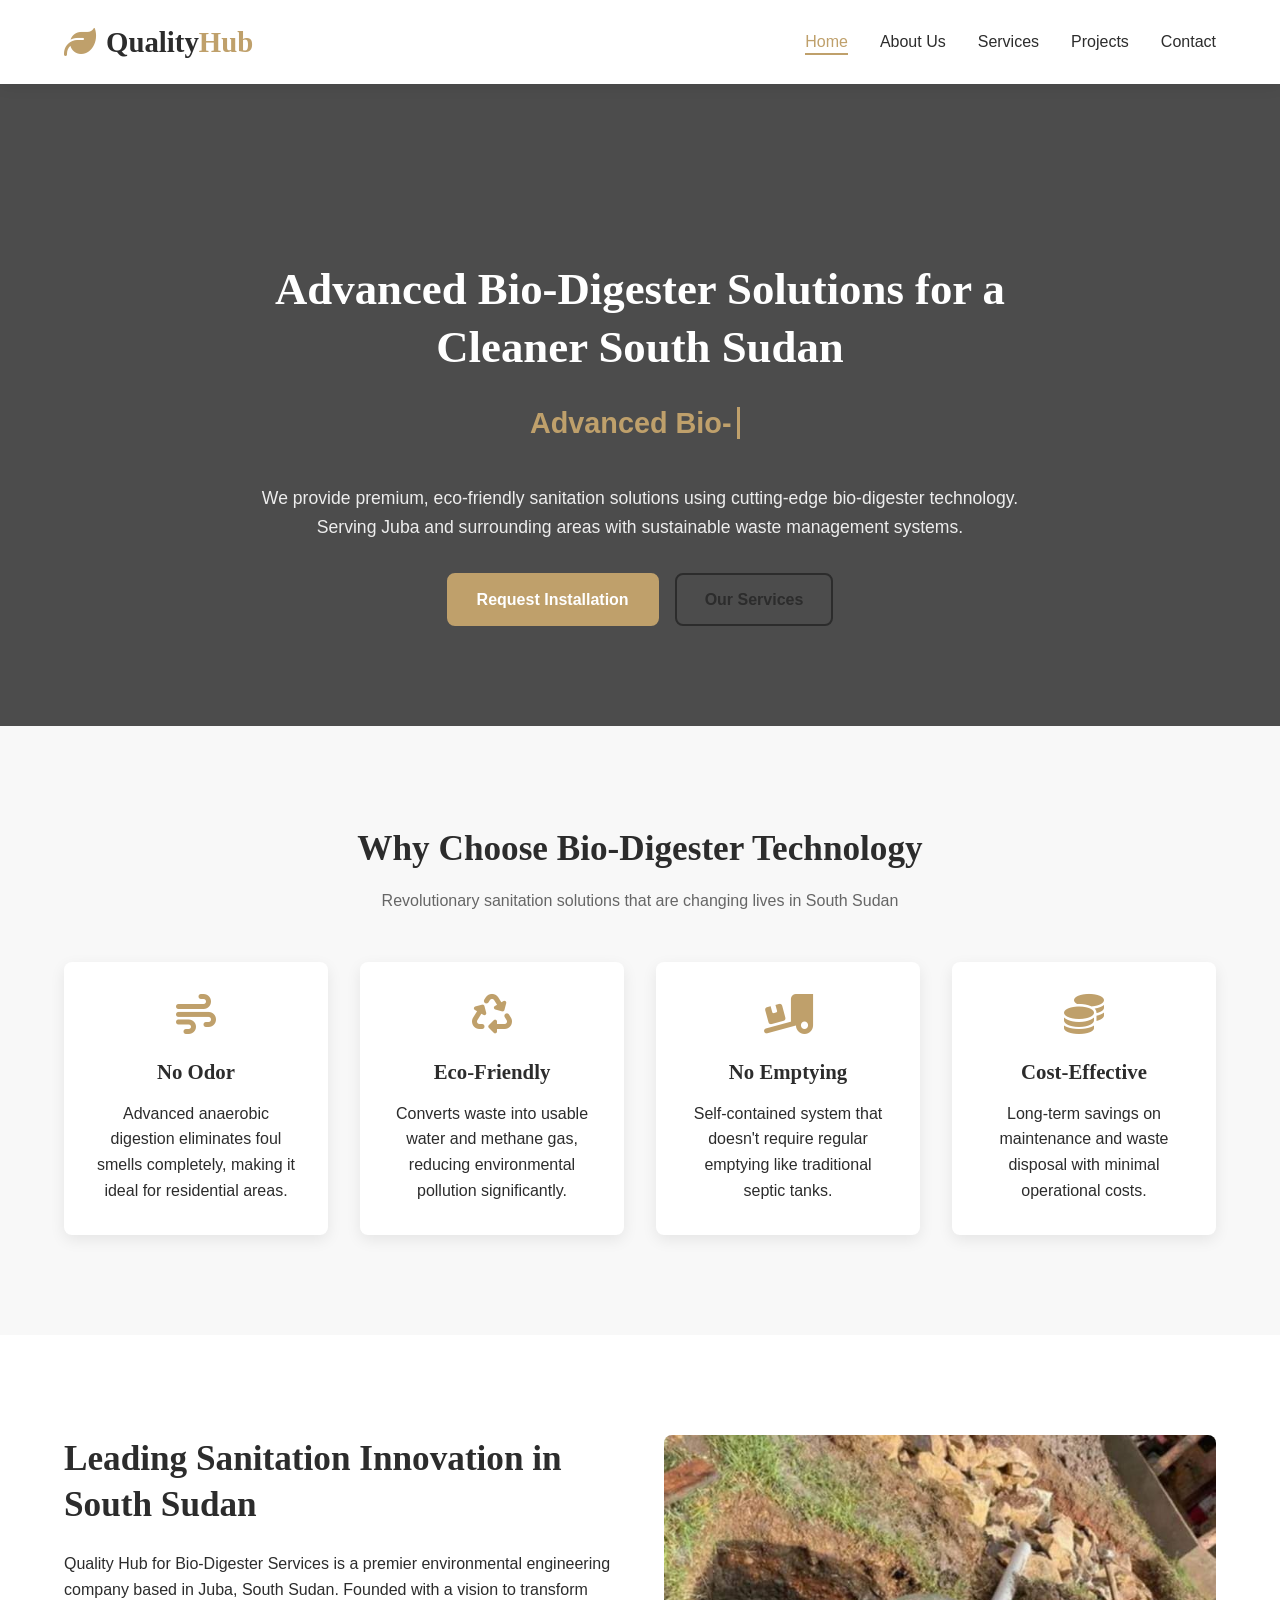
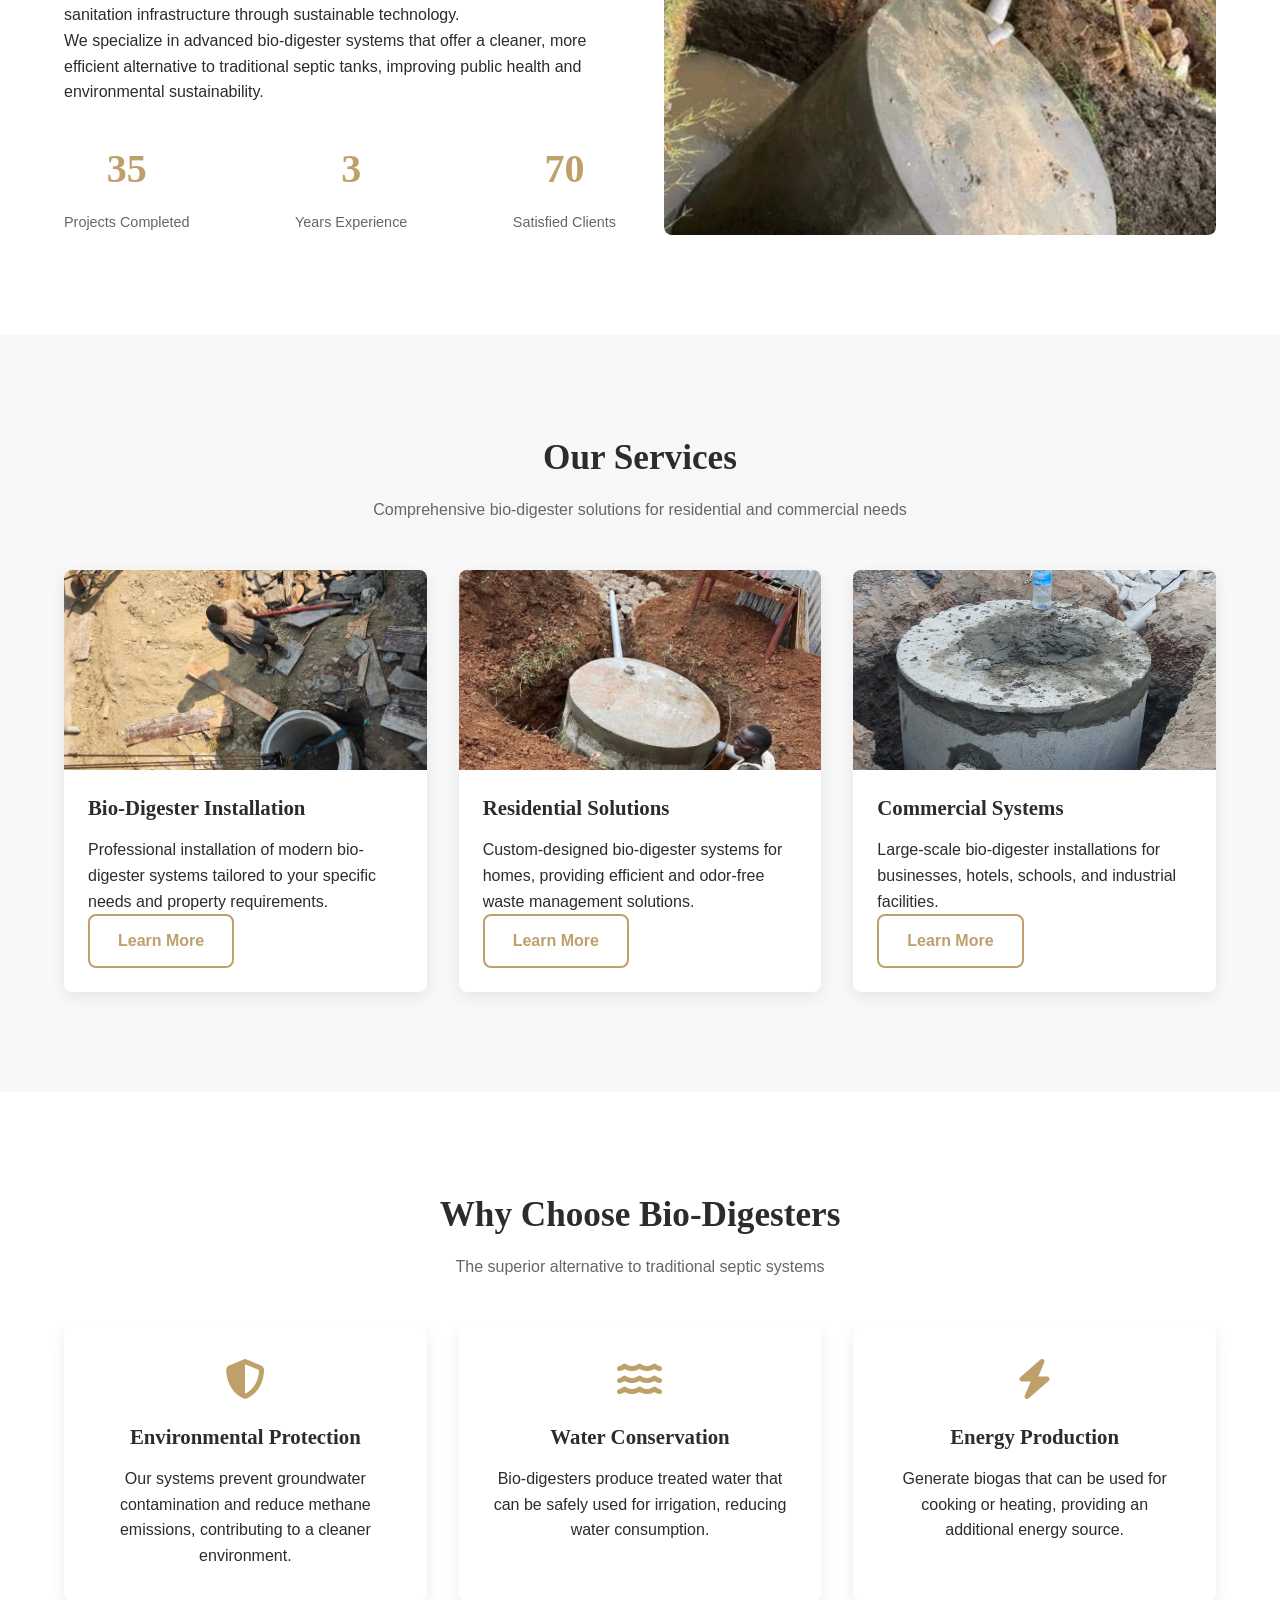
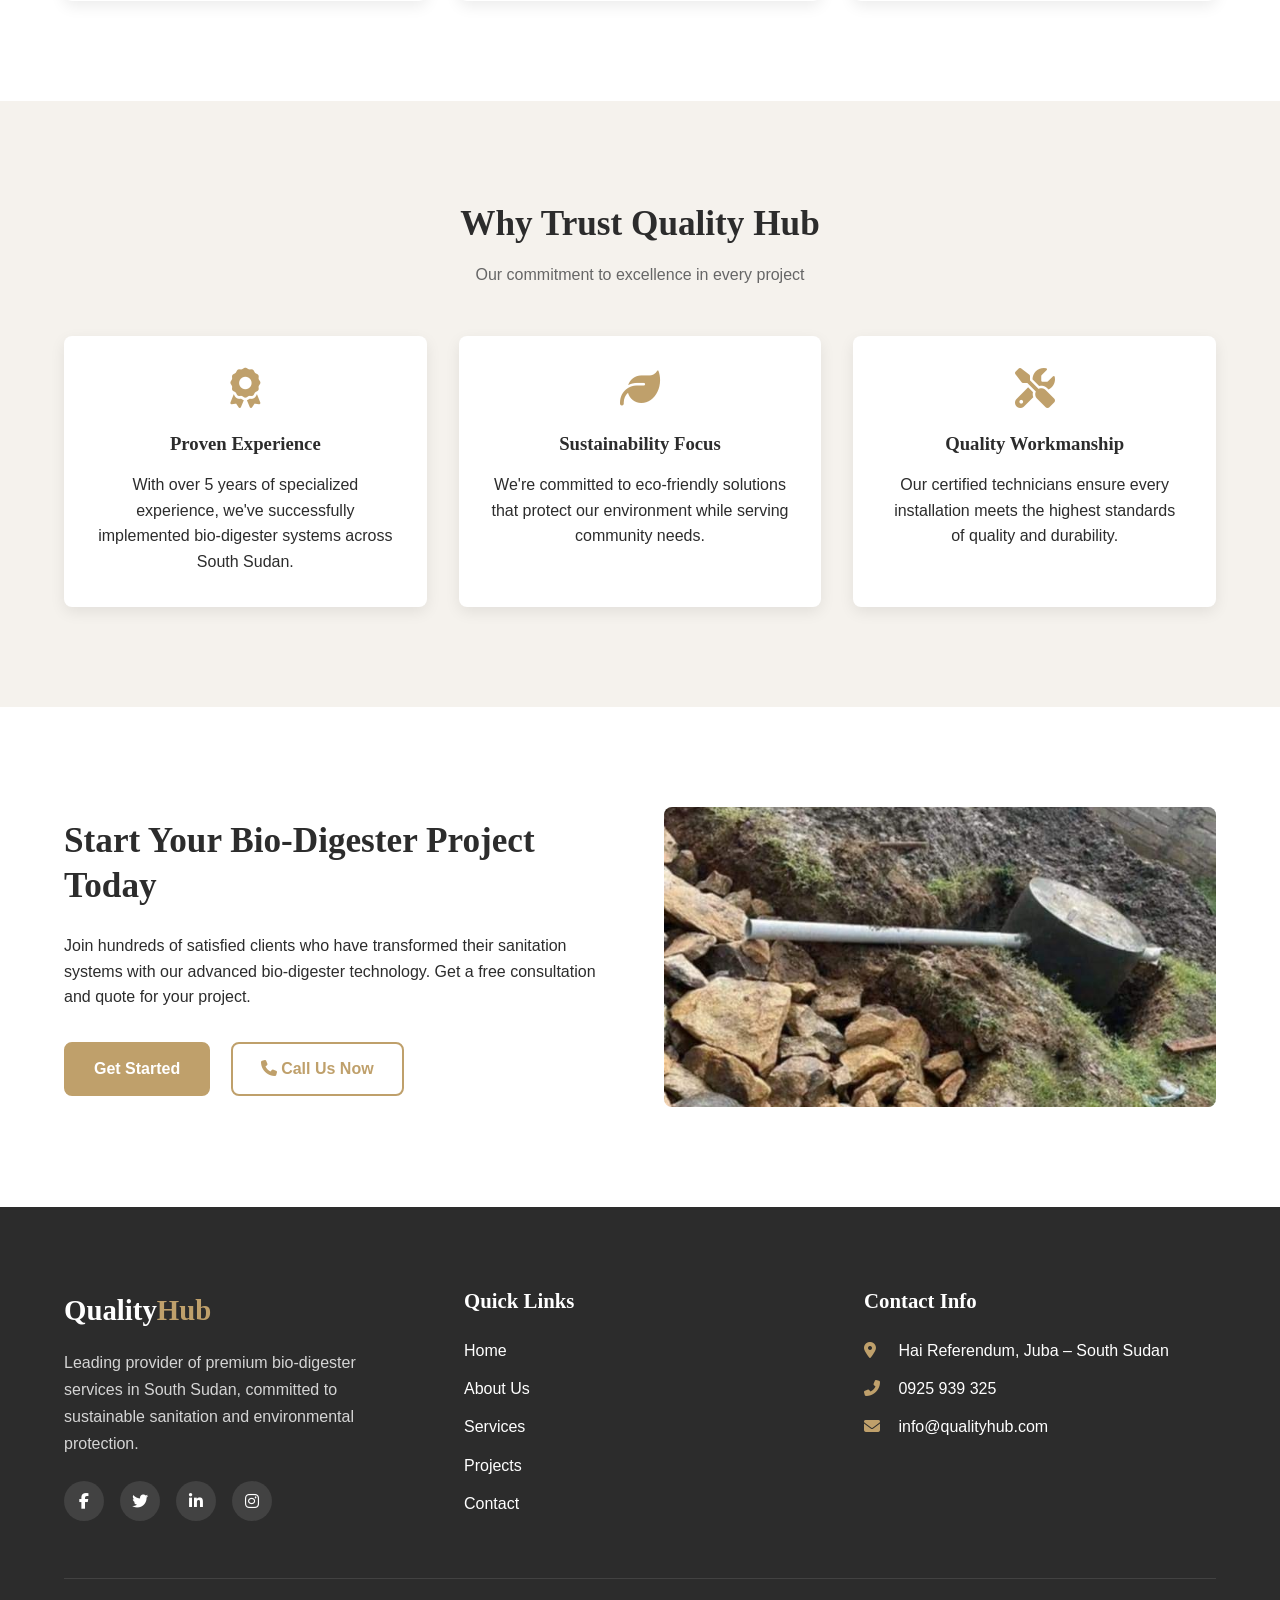
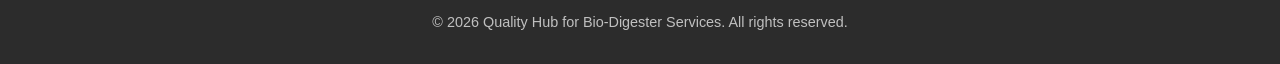
==== commit 635dd83f: "Update index.html" ====
--- a/index.html
+++ b/index.html
@@ -106,7 +106,7 @@
                     </div>
                 </div>
                 <div class="about-image">
-                    <div style="height: 400px; border-radius: var(--border-radius); background-image: url('https://images.unsplash.com/photo-1581094794329-c8112a89af12?ixlib=rb-4.0.3&auto=format&fit=crop&w=2070&q=80'); background-size: cover; background-position: center;"></div>
+                    <div style="height: 400px; border-radius: var(--border-radius); background-image: url('assets/aqua.jpg'); background-size: cover; background-position: center;"></div>
                 </div>
             </div>
         </div>
@@ -121,7 +121,7 @@
             </div>
             <div class="services-grid">
                 <div class="service-card">
-                    <div class="service-img" style="background-image: url('https://images.unsplash.com/photo-1626206781227-4c8ae58ec6b5?ixlib=rb-4.0.3&auto=format&fit=crop&w=2069&q=80');"></div>
+                    <div class="service-img" style="background-image: url('assets/aquaa.jpg');"></div>
                     <div class="service-content">
                         <h3>Bio-Digester Installation</h3>
                         <p>Professional installation of modern bio-digester systems tailored to your specific needs and property requirements.</p>
@@ -129,7 +129,7 @@
                     </div>
                 </div>
                 <div class="service-card">
-                    <div class="service-img" style="background-image: url('https://images.unsplash.com/photo-1581094794329-c8112a89af12?ixlib=rb-4.0.3&auto=format&fit=crop&w=2070&q=80');"></div>
+                    <div class="service-img" style="background-image: url('assets/aqual.jpg');"></div>
                     <div class="service-content">
                         <h3>Residential Solutions</h3>
                         <p>Custom-designed bio-digester systems for homes, providing efficient and odor-free waste management solutions.</p>
@@ -137,7 +137,7 @@
                     </div>
                 </div>
                 <div class="service-card">
-                    <div class="service-img" style="background-image: url('https://images.unsplash.com/photo-1581092580497-e0d4cb184827?ixlib=rb-4.0.3&auto=format&fit=crop&w=2069&q=80');"></div>
+                    <div class="service-img" style="background-image: url('assets/aquala.jpg');"></div>
                     <div class="service-content">
                         <h3>Commercial Systems</h3>
                         <p>Large-scale bio-digester installations for businesses, hotels, schools, and industrial facilities.</p>
@@ -215,7 +215,7 @@
                     </div>
                 </div>
                 <div class="about-image">
-                    <div style="height: 300px; border-radius: var(--border-radius); background-image: url('https://images.unsplash.com/photo-1560518883-ce09059eeffa?ixlib=rb-4.0.3&auto=format&fit=crop&w=2073&q=80'); background-size: cover; background-position: center;"></div>
+                    <div style="height: 300px; border-radius: var(--border-radius); background-image: url('assets/aquali.jpg'); background-size: cover; background-position: center;"></div>
                 </div>
             </div>
         </div>
--- a/style.css
+++ b/style.css
@@ -1,5 +1,6 @@
 /* style.css - Quality Hub for Bio-Digester Services */
-/* CSS Reset and Base Styles */
+/* Using the provided base CSS */
+
 :root {
     --charcoal: #2c2c2c;
     --gold: #bfa06b;
@@ -8,7 +9,7 @@
     --white: #ffffff;
     --beige: #f5f2ed;
     --light-gray: #f8f8f8;
-    --dark-gray: #444;
+    --dark-gray: #666;
     --green: #2e7d32;
     --green-light: #4caf50;
     --transition: all 0.3s ease;
@@ -24,31 +25,27 @@
 }
 
 body {
-    font-family: 'Inter', sans-serif;
+    font-family: 'Lato', sans-serif;
     color: var(--charcoal);
     background-color: var(--white);
+    overflow-x: hidden;
     line-height: 1.6;
-    overflow-x: hidden;
+}
+
+h1, h2, h3, h4, h5, h6 {
+    font-family: 'Playfair Display', serif;
+    font-weight: 600;
+    line-height: 1.3;
+    margin-bottom: 1rem;
 }
 
 .container {
     width: 90%;
     max-width: 1200px;
     margin: 0 auto;
-    padding: 0 20px;
-}
-
-h1, h2, h3, h4, h5, h6 {
-    font-family: 'Poppins', sans-serif;
-    font-weight: 600;
-    line-height: 1.3;
-    margin-bottom: 1rem;
-}
-
-p {
-    margin-bottom: 1rem;
-}
-
+}
+
+/* Additional Base Styles */
 a {
     text-decoration: none;
     color: inherit;
@@ -72,31 +69,32 @@
 .btn {
     display: inline-block;
     padding: 12px 28px;
-    background-color: var(--green);
+    background-color: var(--gold);
     color: var(--white);
     border-radius: var(--border-radius);
     font-weight: 600;
     font-size: 1rem;
-    border: 2px solid var(--green);
+    border: 2px solid var(--gold);
     cursor: pointer;
     transition: var(--transition);
     text-align: center;
+    font-family: 'Lato', sans-serif;
 }
 
 .btn:hover {
-    background-color: var(--green-light);
-    border-color: var(--green-light);
+    background-color: var(--gold-dark);
+    border-color: var(--gold-dark);
     transform: translateY(-2px);
     box-shadow: var(--box-shadow-hover);
 }
 
 .btn-outline {
     background-color: transparent;
-    color: var(--green);
+    color: var(--gold);
 }
 
 .btn-outline:hover {
-    background-color: var(--green);
+    background-color: var(--gold);
     color: var(--white);
 }
 
@@ -112,13 +110,13 @@
 }
 
 .btn-accent {
-    background-color: var(--gold);
-    border-color: var(--gold);
+    background-color: var(--charcoal);
+    border-color: var(--charcoal);
 }
 
 .btn-accent:hover {
-    background-color: var(--gold-light);
-    border-color: var(--gold-light);
+    background-color: var(--dark-gray);
+    border-color: var(--dark-gray);
 }
 
 /* Header & Navigation */
@@ -143,19 +141,20 @@
 .logo {
     display: flex;
     align-items: center;
-    font-size: 1.5rem;
+    font-size: 1.8rem;
     font-weight: 700;
     color: var(--charcoal);
+    font-family: 'Playfair Display', serif;
 }
 
 .logo-icon {
-    color: var(--green);
-    font-size: 1.8rem;
+    color: var(--gold);
+    font-size: 2rem;
     margin-right: 10px;
 }
 
 .logo-text span {
-    color: var(--green);
+    color: var(--gold);
 }
 
 nav ul {
@@ -168,10 +167,11 @@
     color: var(--charcoal);
     position: relative;
     padding: 5px 0;
+    font-family: 'Lato', sans-serif;
 }
 
 nav ul li a:hover, nav ul li a.active {
-    color: var(--green);
+    color: var(--gold);
 }
 
 nav ul li a.active::after {
@@ -181,7 +181,7 @@
     left: 0;
     width: 100%;
     height: 2px;
-    background-color: var(--green);
+    background-color: var(--gold);
 }
 
 .mobile-menu-btn {
@@ -292,7 +292,7 @@
 
 .feature-icon {
     font-size: 2.5rem;
-    color: var(--green);
+    color: var(--gold);
     margin-bottom: 1.5rem;
 }
 
@@ -332,8 +332,9 @@
     display: block;
     font-size: 2.5rem;
     font-weight: 700;
-    color: var(--green);
+    color: var(--gold);
     margin-bottom: 0.5rem;
+    font-family: 'Playfair Display', serif;
 }
 
 .stat-label {
@@ -392,7 +393,7 @@
 
 .service-detail i {
     font-size: 2.5rem;
-    color: var(--green);
+    color: var(--gold);
     margin-bottom: 1rem;
     display: block;
 }
@@ -405,7 +406,7 @@
 .service-price {
     font-size: 1.2rem;
     font-weight: 600;
-    color: var(--green);
+    color: var(--gold);
     margin-top: 1rem;
 }
 
@@ -436,7 +437,7 @@
 
 .choose-card i {
     font-size: 2.5rem;
-    color: var(--green);
+    color: var(--gold);
     margin-bottom: 1.5rem;
 }
 
@@ -448,7 +449,7 @@
 /* Trust Section */
 .trust-section {
     padding: 100px 0;
-    background-color: var(--light-gray);
+    background-color: var(--beige);
 }
 
 .trust-grid {
@@ -467,14 +468,14 @@
 
 .trust-card i {
     font-size: 2.5rem;
-    color: var(--green);
+    color: var(--gold);
     margin-bottom: 1.5rem;
 }
 
 /* Page Header */
 .page-header {
     padding: 140px 0 60px;
-    background-color: var(--light-gray);
+    background-color: var(--beige);
     text-align: center;
     margin-top: 80px;
 }
@@ -495,7 +496,7 @@
 /* Mission & Vision */
 .about-mission {
     padding: 100px 0;
-    background-color: var(--beige);
+    background-color: var(--light-gray);
 }
 
 .mission-vision-grid {
@@ -518,11 +519,11 @@
 }
 
 .mission-card {
-    border-top: 4px solid var(--green);
+    border-top: 4px solid var(--gold);
 }
 
 .vision-card {
-    border-top: 4px solid var(--gold);
+    border-top: 4px solid var(--charcoal);
 }
 
 /* Projects Gallery */
@@ -574,14 +575,14 @@
 }
 
 .footer-logo {
-    font-family: 'Poppins', sans-serif;
+    font-family: 'Playfair Display', serif;
     font-size: 1.8rem;
     font-weight: 700;
     margin-bottom: 1rem;
 }
 
 .footer-logo span {
-    color: var(--green);
+    color: var(--gold);
 }
 
 .social-icons {
@@ -602,7 +603,7 @@
 }
 
 .social-icon:hover {
-    background-color: var(--green);
+    background-color: var(--gold);
     transform: translateY(-3px);
 }
 
@@ -610,10 +611,12 @@
     font-size: 1.3rem;
     margin-bottom: 1.5rem;
     color: var(--white);
+    font-family: 'Playfair Display', serif;
 }
 
 .footer-links ul li, .footer-contact ul li {
     margin-bottom: 0.8rem;
+    font-family: 'Lato', sans-serif;
 }
 
 .footer-links ul li a:hover {
@@ -633,6 +636,7 @@
     border-top: 1px solid rgba(255, 255, 255, 0.1);
     color: rgba(255, 255, 255, 0.7);
     font-size: 0.9rem;
+    font-family: 'Lato', sans-serif;
 }
 
 /* Responsive Design */
@@ -741,3 +745,286 @@
         padding: 1.5rem;
     }
 }
+
+/* Contact Page Specific Styles */
+
+/* Contact Section */
+.contact {
+    padding: 100px 0;
+}
+
+.contact-container {
+    display: grid;
+    grid-template-columns: 1fr 1fr;
+    gap: 3rem;
+    margin-bottom: 4rem;
+}
+
+.contact-info h3, .contact-form h3 {
+    font-size: 1.8rem;
+    margin-bottom: 1rem;
+    color: var(--charcoal);
+}
+
+.contact-info p, .contact-form p {
+    color: var(--dark-gray);
+    margin-bottom: 2rem;
+}
+
+/* Contact Details */
+.contact-details {
+    margin: 2rem 0 3rem;
+}
+
+.contact-detail {
+    display: flex;
+    align-items: flex-start;
+    margin-bottom: 1.5rem;
+    padding: 1rem;
+    border-radius: var(--border-radius);
+    background-color: var(--light-gray);
+    transition: var(--transition);
+}
+
+.contact-detail:hover {
+    background-color: var(--beige);
+    transform: translateX(5px);
+}
+
+.contact-icon {
+    width: 50px;
+    height: 50px;
+    background-color: var(--gold);
+    color: var(--white);
+    border-radius: 50%;
+    display: flex;
+    align-items: center;
+    justify-content: center;
+    margin-right: 1rem;
+    flex-shrink: 0;
+}
+
+.contact-icon i {
+    font-size: 1.2rem;
+}
+
+.contact-detail h4 {
+    font-size: 1.1rem;
+    margin-bottom: 0.3rem;
+    color: var(--charcoal);
+}
+
+.contact-detail p {
+    margin-bottom: 0.2rem;
+    font-size: 0.95rem;
+    color: var(--dark-gray);
+}
+
+/* Contact Form */
+.contact-form {
+    background-color: var(--white);
+    padding: 2rem;
+    border-radius: var(--border-radius);
+    box-shadow: var(--box-shadow);
+}
+
+.form-group {
+    margin-bottom: 1.5rem;
+}
+
+.form-group label {
+    display: block;
+    margin-bottom: 0.5rem;
+    font-weight: 500;
+    color: var(--charcoal);
+    font-family: 'Lato', sans-serif;
+}
+
+.form-group label:after {
+    content: '*';
+    color: #e74c3c;
+    margin-left: 3px;
+    opacity: 0.8;
+}
+
+.form-group label[for="email"]:after,
+.form-group label[for="service"]:after {
+    content: '';
+}
+
+.form-control {
+    width: 100%;
+    padding: 12px 15px;
+    border: 1px solid #ddd;
+    border-radius: var(--border-radius);
+    font-family: 'Lato', sans-serif;
+    font-size: 1rem;
+    transition: var(--transition);
+    background-color: var(--light-gray);
+}
+
+.form-control:focus {
+    outline: none;
+    border-color: var(--gold);
+    background-color: var(--white);
+    box-shadow: 0 0 0 3px rgba(191, 160, 107, 0.1);
+}
+
+textarea.form-control {
+    resize: vertical;
+    min-height: 120px;
+}
+
+select.form-control {
+    cursor: pointer;
+    appearance: none;
+    background-image: url("data:image/svg+xml,%3Csvg xmlns='http://www.w3.org/2000/svg' width='12' height='12' fill='%232c2c2c' viewBox='0 0 16 16'%3E%3Cpath d='M7.247 11.14 2.451 5.658C1.885 5.013 2.345 4 3.204 4h9.592a1 1 0 0 1 .753 1.659l-4.796 5.48a1 1 0 0 1-1.506 0z'/%3E%3C/svg%3E");
+    background-repeat: no-repeat;
+    background-position: right 15px center;
+    background-size: 12px;
+}
+
+.btn-block {
+    display: block;
+    width: 100%;
+    padding: 14px;
+    font-size: 1.1rem;
+}
+
+/* Map Section */
+.map-container {
+    margin: 3rem 0;
+    border-radius: var(--border-radius);
+    overflow: hidden;
+    box-shadow: var(--box-shadow);
+}
+
+.map-placeholder {
+    background-color: var(--beige);
+    padding: 4rem 2rem;
+    text-align: center;
+    min-height: 300px;
+    display: flex;
+    align-items: center;
+    justify-content: center;
+}
+
+.map-placeholder i {
+    color: var(--gold);
+}
+
+.map-placeholder h3 {
+    margin-bottom: 0.5rem;
+}
+
+/* FAQ in Contact Page */
+.contact .choose-card {
+    text-align: left;
+    padding: 1.5rem;
+}
+
+.contact .choose-card h3 {
+    font-size: 1.2rem;
+    margin-bottom: 0.8rem;
+    color: var(--charcoal);
+}
+
+.contact .choose-card p {
+    font-size: 0.95rem;
+    color: var(--dark-gray);
+}
+
+/* Emergency CTA in Contact Page */
+.contact .trust-section {
+    padding: 80px 0;
+    background-color: var(--light-gray);
+}
+
+.contact .trust-section .about-content {
+    align-items: center;
+}
+
+.contact .trust-section .about-text h2 {
+    font-size: 1.8rem;
+    margin-bottom: 1rem;
+}
+
+.contact .trust-section .about-text p {
+    margin-bottom: 1rem;
+}
+
+.contact .trust-section .about-image {
+    height: 250px;
+    border-radius: var(--border-radius);
+    overflow: hidden;
+}
+
+/* Responsive Design for Contact Page */
+@media (max-width: 992px) {
+    .contact-container {
+        grid-template-columns: 1fr;
+        gap: 2rem;
+    }
+    
+    .contact-info {
+        order: 2;
+    }
+    
+    .contact-form {
+        order: 1;
+    }
+    
+    .contact .trust-section .about-content {
+        grid-template-columns: 1fr;
+    }
+    
+    .contact .trust-section .about-image {
+        order: -1;
+        margin-bottom: 2rem;
+    }
+}
+
+@media (max-width: 768px) {
+    .contact {
+        padding: 70px 0;
+    }
+    
+    .contact-detail {
+        flex-direction: column;
+        align-items: flex-start;
+    }
+    
+    .contact-icon {
+        margin-bottom: 1rem;
+    }
+    
+    .contact-form {
+        padding: 1.5rem;
+    }
+    
+    .map-placeholder {
+        padding: 3rem 1.5rem;
+    }
+}
+
+@media (max-width: 480px) {
+    .contact-info, .contact-form {
+        padding: 1rem;
+    }
+    
+    .contact-details {
+        margin: 1.5rem 0;
+    }
+    
+    .contact-form {
+        padding: 1.2rem;
+    }
+    
+    .form-group {
+        margin-bottom: 1.2rem;
+    }
+    
+    .form-control {
+        padding: 10px 12px;
+    }
+}
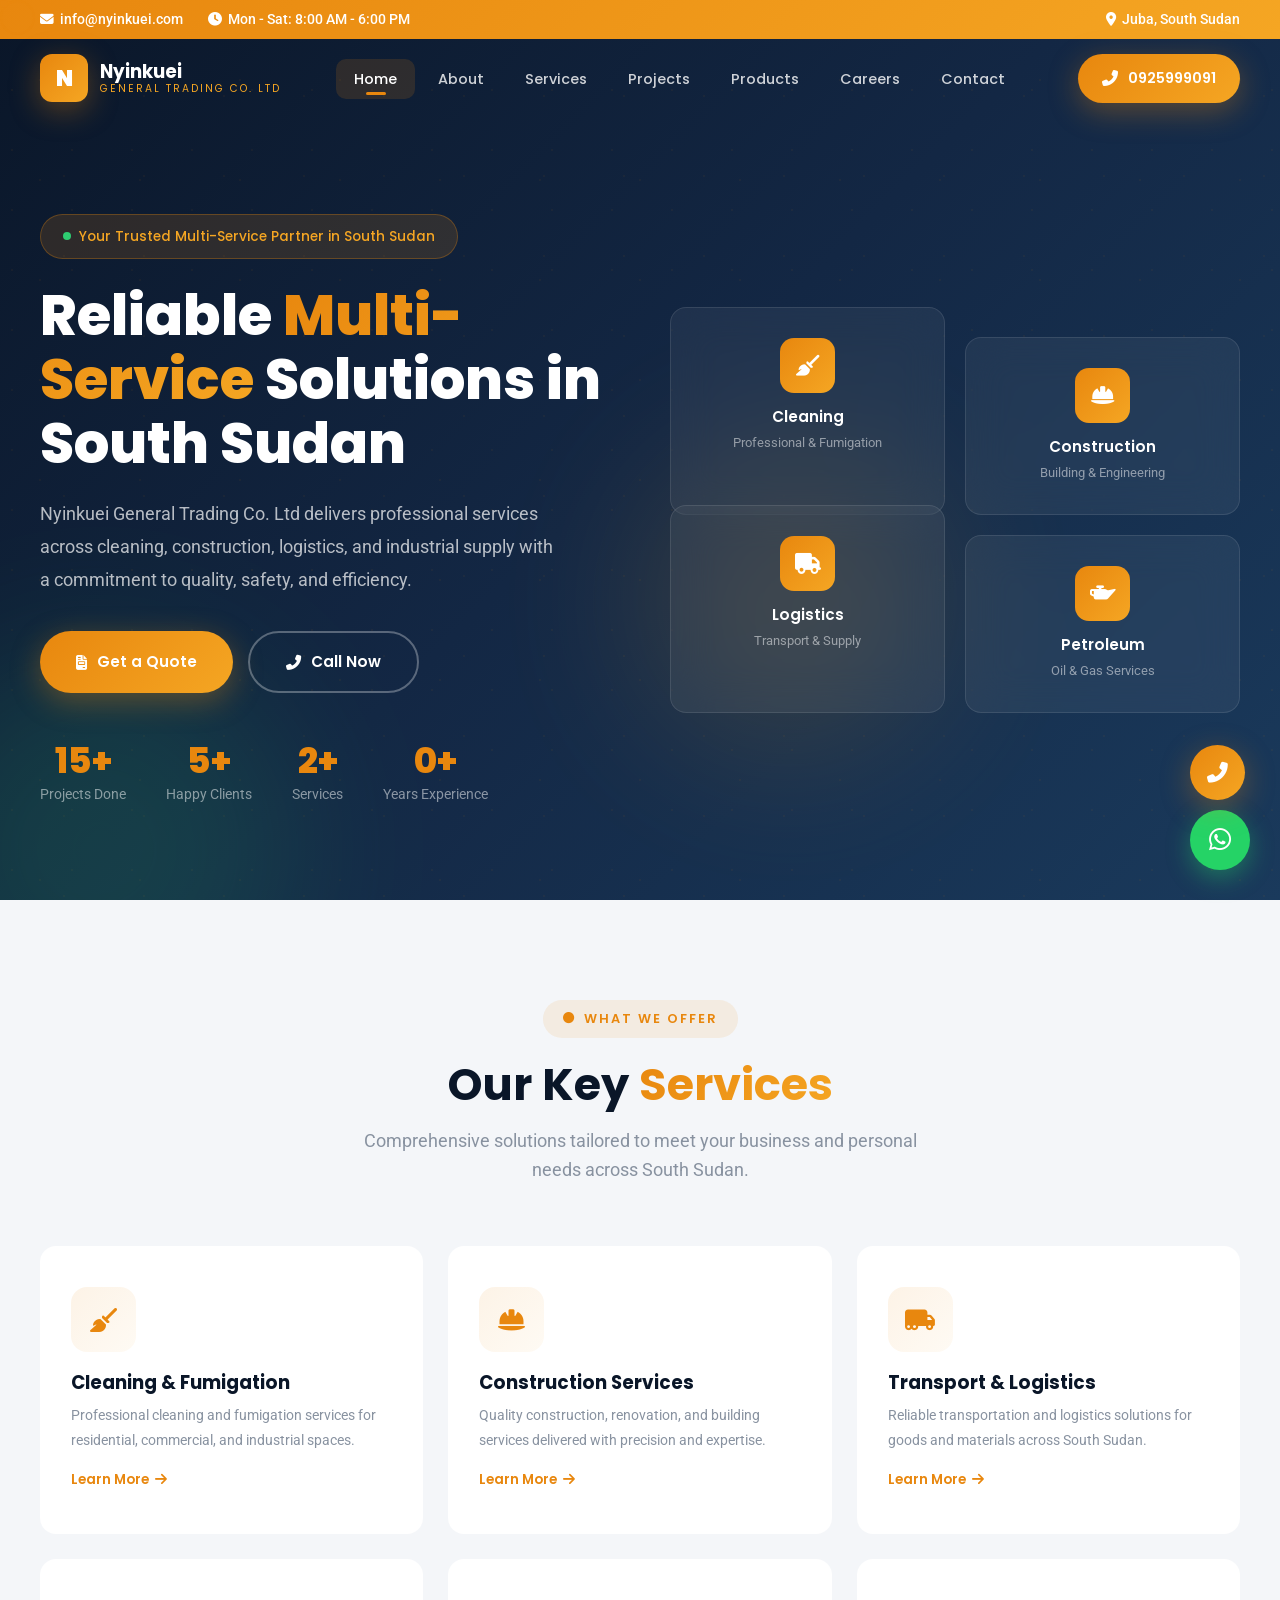
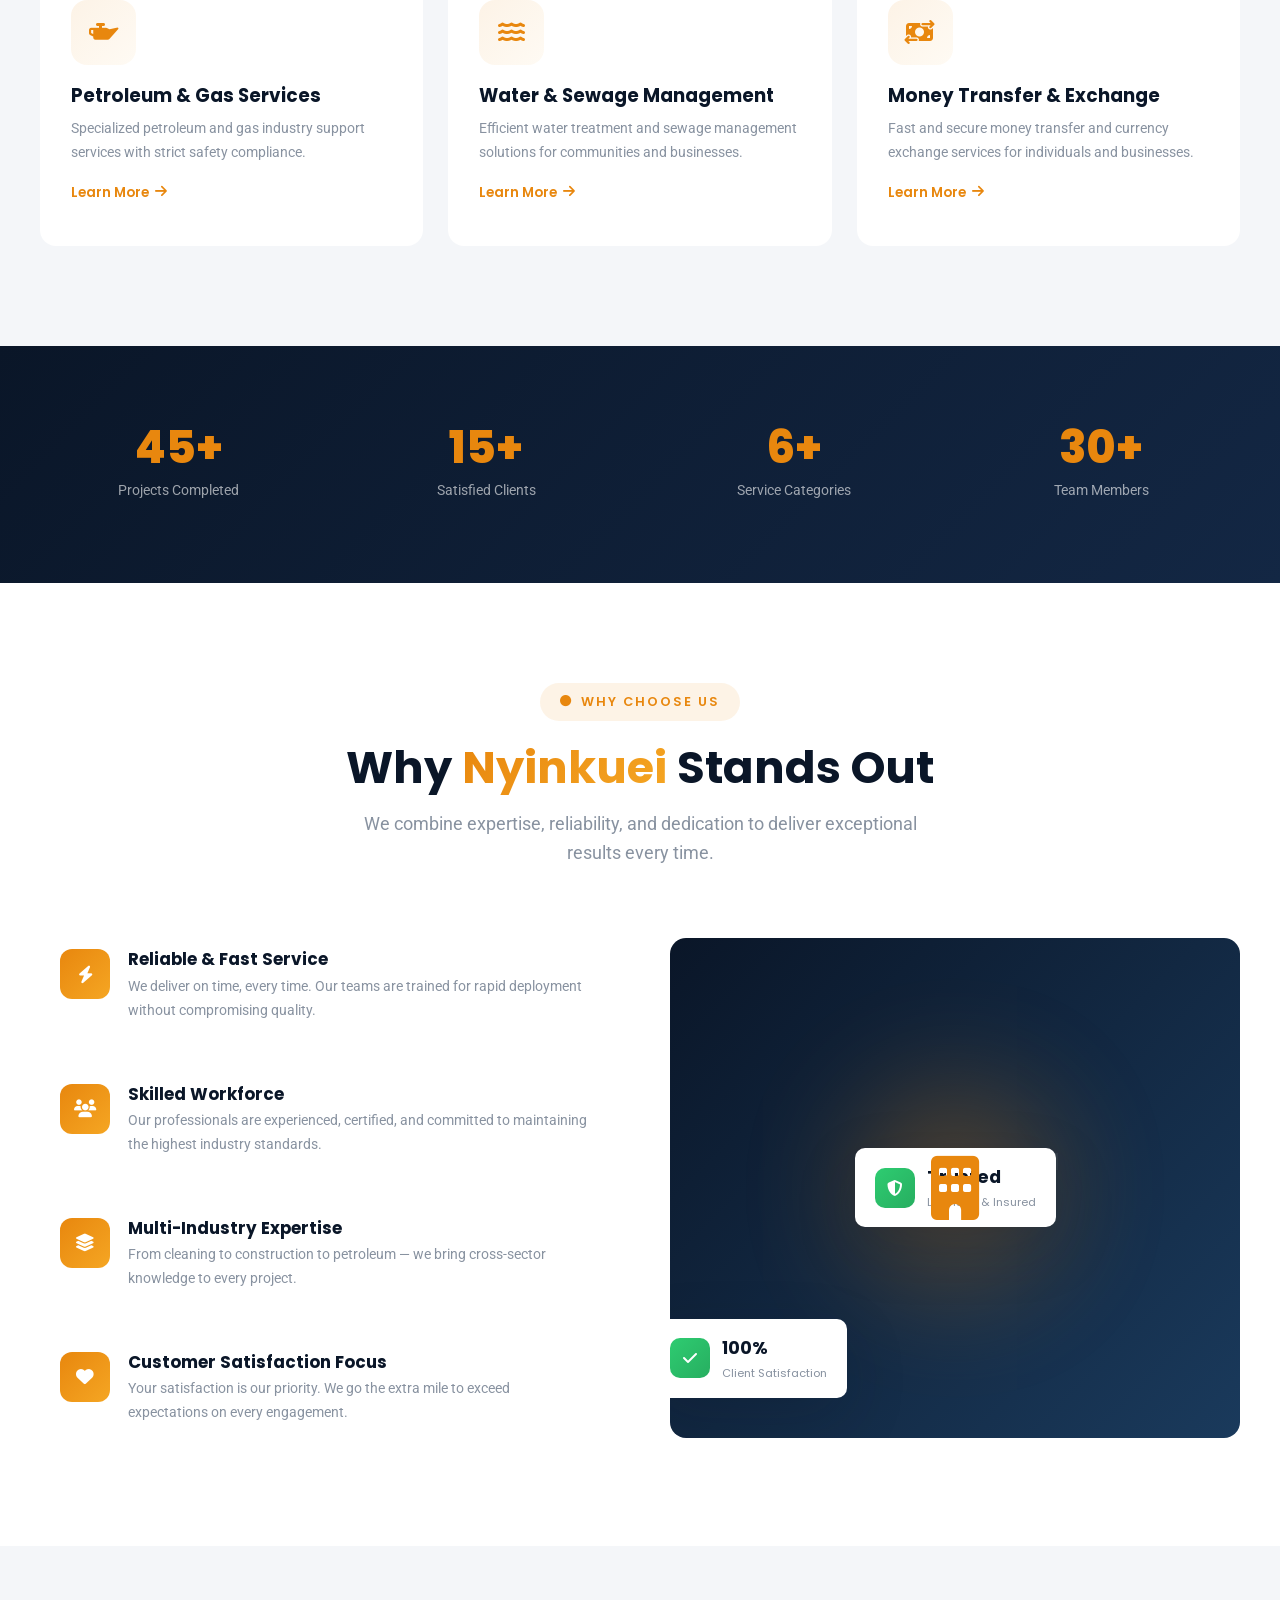
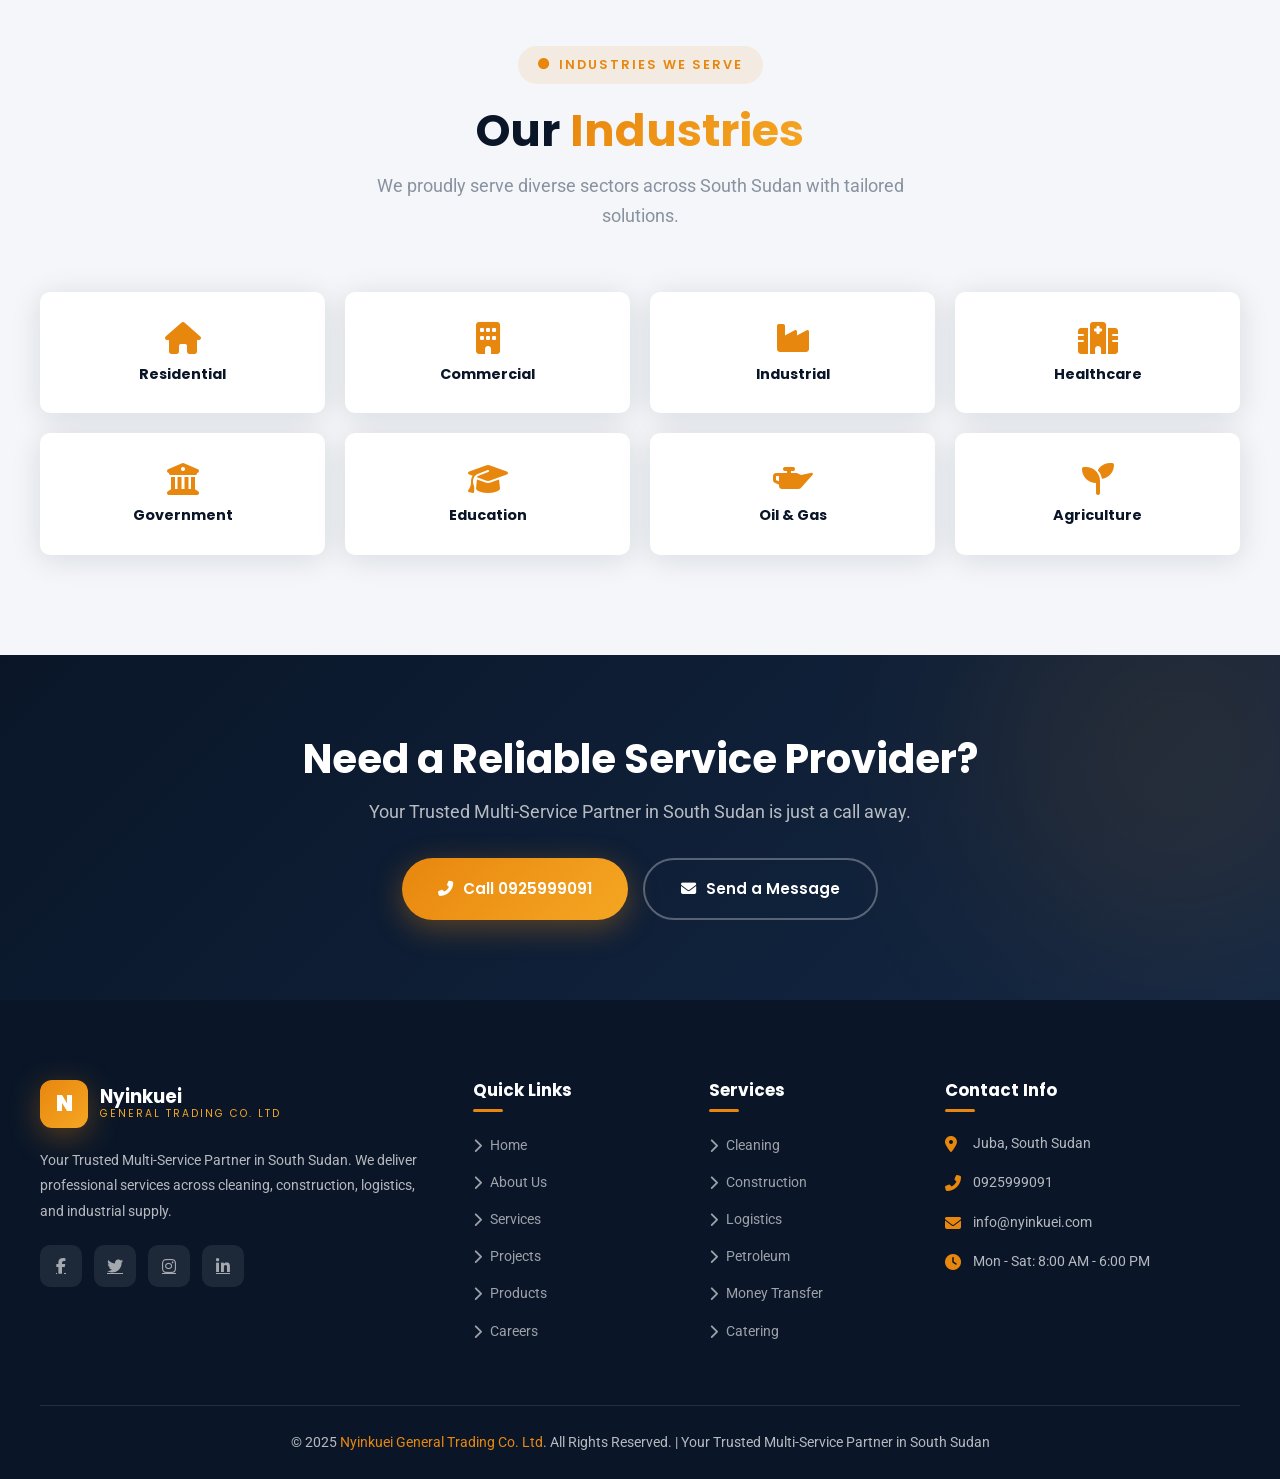
==== commit e71ef92a: "Update index.html" ====
--- a/index.html
+++ b/index.html
@@ -3,263 +3,3623 @@
 <head>
     <meta charset="UTF-8">
     <meta name="viewport" content="width=device-width, initial-scale=1.0">
-    <title>Quality Hub for Bio-Digester Services | Juba, South Sudan</title>
-    <link rel="stylesheet" href="style.css">
-    <link rel="stylesheet" href="https://cdnjs.cloudflare.com/ajax/libs/font-awesome/6.4.0/css/all.min.css">
-    <link href="https://fonts.googleapis.com/css2?family=Poppins:wght@300;400;500;600;700&family=Inter:wght@300;400;500;600;700&display=swap" rel="stylesheet">
+    <title>Nyinkuei General Trading Co. Ltd | Your Trusted Multi-Service Partner in South Sudan</title>
+    <link href="https://fonts.googleapis.com/css2?family=Poppins:wght@300;400;500;600;700;800;900&family=Roboto:wght@300;400;500;700&display=swap" rel="stylesheet">
+    <link rel="stylesheet" href="https://cdnjs.cloudflare.com/ajax/libs/font-awesome/6.5.0/css/all.min.css">
+    <style>
+        :root {
+            --primary: #0a1628;
+            --primary-light: #132744;
+            --primary-mid: #1a3a5c;
+            --accent: #e8870e;
+            --accent-light: #f5a623;
+            --accent-glow: rgba(232, 135, 14, 0.3);
+            --green: #2ecc71;
+            --green-dark: #27ae60;
+            --white: #ffffff;
+            --light: #f4f6f9;
+            --light-gray: #e8ecf1;
+            --gray: #8892a0;
+            --dark-gray: #4a5568;
+            --text: #2d3748;
+            --shadow: 0 4px 30px rgba(10, 22, 40, 0.12);
+            --shadow-lg: 0 20px 60px rgba(10, 22, 40, 0.18);
+            --shadow-accent: 0 8px 30px rgba(232, 135, 14, 0.35);
+            --radius: 16px;
+            --radius-sm: 10px;
+            --transition: all 0.4s cubic-bezier(0.25, 0.46, 0.45, 0.94);
+        }
+
+        * {
+            margin: 0;
+            padding: 0;
+            box-sizing: border-box;
+        }
+
+        html {
+            scroll-behavior: smooth;
+            scroll-padding-top: 80px;
+        }
+
+        body {
+            font-family: 'Roboto', sans-serif;
+            color: var(--text);
+            background: var(--white);
+            overflow-x: hidden;
+            line-height: 1.7;
+        }
+
+        h1, h2, h3, h4, h5, h6 {
+            font-family: 'Poppins', sans-serif;
+            font-weight: 700;
+            line-height: 1.2;
+        }
+
+        /* ===== PRELOADER ===== */
+        .preloader {
+            position: fixed;
+            top: 0;
+            left: 0;
+            width: 100%;
+            height: 100%;
+            background: var(--primary);
+            display: flex;
+            align-items: center;
+            justify-content: center;
+            z-index: 99999;
+            transition: opacity 0.6s ease, visibility 0.6s ease;
+        }
+
+        .preloader.hidden {
+            opacity: 0;
+            visibility: hidden;
+        }
+
+        .preloader-inner {
+            text-align: center;
+        }
+
+        .preloader-logo {
+            font-family: 'Poppins', sans-serif;
+            font-size: 2rem;
+            font-weight: 800;
+            color: var(--white);
+            margin-bottom: 30px;
+        }
+
+        .preloader-logo span {
+            color: var(--accent);
+        }
+
+        .preloader-bar {
+            width: 200px;
+            height: 3px;
+            background: rgba(255,255,255,0.1);
+            border-radius: 10px;
+            overflow: hidden;
+            margin: 0 auto;
+        }
+
+        .preloader-bar::after {
+            content: '';
+            display: block;
+            width: 40%;
+            height: 100%;
+            background: linear-gradient(90deg, var(--accent), var(--accent-light));
+            border-radius: 10px;
+            animation: preloaderSlide 1.2s ease-in-out infinite;
+        }
+
+        @keyframes preloaderSlide {
+            0% { transform: translateX(-100%); }
+            100% { transform: translateX(350%); }
+        }
+
+        /* ===== CURSOR ===== */
+        .cursor-dot {
+            width: 8px;
+            height: 8px;
+            background: var(--accent);
+            border-radius: 50%;
+            position: fixed;
+            pointer-events: none;
+            z-index: 99998;
+            transition: transform 0.1s ease;
+        }
+
+        .cursor-ring {
+            width: 35px;
+            height: 35px;
+            border: 2px solid rgba(232, 135, 14, 0.4);
+            border-radius: 50%;
+            position: fixed;
+            pointer-events: none;
+            z-index: 99997;
+            transition: all 0.15s ease;
+        }
+
+        /* ===== NAVBAR ===== */
+        .navbar {
+            position: fixed;
+            top: 0;
+            left: 0;
+            width: 100%;
+            z-index: 9999;
+            padding: 0;
+            transition: var(--transition);
+        }
+
+        .navbar.scrolled {
+            background: rgba(10, 22, 40, 0.97);
+            backdrop-filter: blur(20px);
+            box-shadow: 0 4px 30px rgba(0,0,0,0.2);
+        }
+
+        .nav-top-bar {
+            background: linear-gradient(135deg, var(--accent), var(--accent-light));
+            padding: 8px 0;
+            font-size: 0.85rem;
+        }
+
+        .nav-top-bar .container {
+            display: flex;
+            justify-content: space-between;
+            align-items: center;
+        }
+
+        .nav-top-bar a {
+            color: var(--white);
+            text-decoration: none;
+            font-weight: 500;
+            display: inline-flex;
+            align-items: center;
+            gap: 6px;
+        }
+
+        .nav-top-bar .top-contact {
+            display: flex;
+            gap: 25px;
+        }
+
+        .nav-main {
+            padding: 15px 0;
+        }
+
+        .nav-main .container {
+            display: flex;
+            justify-content: space-between;
+            align-items: center;
+        }
+
+        .logo {
+            display: flex;
+            align-items: center;
+            gap: 12px;
+            text-decoration: none;
+        }
+
+        .logo-icon {
+            width: 48px;
+            height: 48px;
+            background: linear-gradient(135deg, var(--accent), var(--accent-light));
+            border-radius: 12px;
+            display: flex;
+            align-items: center;
+            justify-content: center;
+            font-family: 'Poppins', sans-serif;
+            font-weight: 900;
+            font-size: 1.4rem;
+            color: var(--white);
+            box-shadow: var(--shadow-accent);
+        }
+
+        .logo-text {
+            font-family: 'Poppins', sans-serif;
+            font-weight: 700;
+            font-size: 1.15rem;
+            color: var(--white);
+            line-height: 1.2;
+        }
+
+        .logo-text small {
+            display: block;
+            font-size: 0.65rem;
+            font-weight: 400;
+            color: var(--accent-light);
+            letter-spacing: 2px;
+            text-transform: uppercase;
+        }
+
+        .nav-links {
+            display: flex;
+            align-items: center;
+            gap: 5px;
+            list-style: none;
+        }
+
+        .nav-links a {
+            color: rgba(255,255,255,0.8);
+            text-decoration: none;
+            font-family: 'Poppins', sans-serif;
+            font-weight: 500;
+            font-size: 0.9rem;
+            padding: 10px 18px;
+            border-radius: var(--radius-sm);
+            transition: var(--transition);
+            position: relative;
+        }
+
+        .nav-links a:hover,
+        .nav-links a.active {
+            color: var(--white);
+            background: rgba(232, 135, 14, 0.15);
+        }
+
+        .nav-links a.active::after {
+            content: '';
+            position: absolute;
+            bottom: 4px;
+            left: 50%;
+            transform: translateX(-50%);
+            width: 20px;
+            height: 3px;
+            background: var(--accent);
+            border-radius: 10px;
+        }
+
+        .nav-phone {
+            display: flex;
+            align-items: center;
+            gap: 10px;
+            background: linear-gradient(135deg, var(--accent), var(--accent-light));
+            color: var(--white);
+            padding: 12px 24px;
+            border-radius: 50px;
+            text-decoration: none;
+            font-family: 'Poppins', sans-serif;
+            font-weight: 600;
+            font-size: 0.9rem;
+            box-shadow: var(--shadow-accent);
+            transition: var(--transition);
+        }
+
+        .nav-phone:hover {
+            transform: translateY(-2px);
+            box-shadow: 0 12px 35px rgba(232, 135, 14, 0.5);
+        }
+
+        .nav-phone i {
+            font-size: 1rem;
+            animation: phoneRing 2s ease-in-out infinite;
+        }
+
+        @keyframes phoneRing {
+            0%, 100% { transform: rotate(0); }
+            10% { transform: rotate(15deg); }
+            20% { transform: rotate(-15deg); }
+            30% { transform: rotate(10deg); }
+            40% { transform: rotate(0); }
+        }
+
+        .hamburger {
+            display: none;
+            flex-direction: column;
+            gap: 6px;
+            cursor: pointer;
+            padding: 10px;
+            z-index: 10001;
+        }
+
+        .hamburger span {
+            width: 28px;
+            height: 2.5px;
+            background: var(--white);
+            border-radius: 10px;
+            transition: var(--transition);
+        }
+
+        .hamburger.active span:nth-child(1) {
+            transform: rotate(45deg) translate(6px, 6px);
+        }
+
+        .hamburger.active span:nth-child(2) {
+            opacity: 0;
+        }
+
+        .hamburger.active span:nth-child(3) {
+            transform: rotate(-45deg) translate(6px, -6px);
+        }
+
+        /* ===== CONTAINER ===== */
+        .container {
+            max-width: 1240px;
+            margin: 0 auto;
+            padding: 0 20px;
+        }
+
+        /* ===== BUTTONS ===== */
+        .btn {
+            display: inline-flex;
+            align-items: center;
+            gap: 10px;
+            padding: 16px 36px;
+            border-radius: 50px;
+            font-family: 'Poppins', sans-serif;
+            font-weight: 600;
+            font-size: 0.95rem;
+            text-decoration: none;
+            border: none;
+            cursor: pointer;
+            transition: var(--transition);
+            position: relative;
+            overflow: hidden;
+        }
+
+        .btn::before {
+            content: '';
+            position: absolute;
+            top: 0;
+            left: -100%;
+            width: 100%;
+            height: 100%;
+            background: linear-gradient(90deg, transparent, rgba(255,255,255,0.2), transparent);
+            transition: left 0.5s ease;
+        }
+
+        .btn:hover::before {
+            left: 100%;
+        }
+
+        .btn-primary {
+            background: linear-gradient(135deg, var(--accent), var(--accent-light));
+            color: var(--white);
+            box-shadow: var(--shadow-accent);
+        }
+
+        .btn-primary:hover {
+            transform: translateY(-3px);
+            box-shadow: 0 15px 40px rgba(232, 135, 14, 0.5);
+        }
+
+        .btn-secondary {
+            background: transparent;
+            color: var(--white);
+            border: 2px solid rgba(255,255,255,0.3);
+        }
+
+        .btn-secondary:hover {
+            background: var(--white);
+            color: var(--primary);
+            border-color: var(--white);
+            transform: translateY(-3px);
+        }
+
+        .btn-outline {
+            background: transparent;
+            color: var(--accent);
+            border: 2px solid var(--accent);
+        }
+
+        .btn-outline:hover {
+            background: var(--accent);
+            color: var(--white);
+            transform: translateY(-3px);
+            box-shadow: var(--shadow-accent);
+        }
+
+        .btn-dark {
+            background: var(--primary);
+            color: var(--white);
+        }
+
+        .btn-dark:hover {
+            background: var(--primary-light);
+            transform: translateY(-3px);
+            box-shadow: var(--shadow-lg);
+        }
+
+        /* ===== SECTION STYLES ===== */
+        .section {
+            padding: 100px 0;
+        }
+
+        .section-header {
+            text-align: center;
+            margin-bottom: 60px;
+        }
+
+        .section-badge {
+            display: inline-flex;
+            align-items: center;
+            gap: 8px;
+            background: rgba(232, 135, 14, 0.1);
+            color: var(--accent);
+            padding: 8px 20px;
+            border-radius: 50px;
+            font-family: 'Poppins', sans-serif;
+            font-weight: 600;
+            font-size: 0.8rem;
+            text-transform: uppercase;
+            letter-spacing: 2px;
+            margin-bottom: 20px;
+        }
+
+        .section-badge i {
+            font-size: 0.7rem;
+        }
+
+        .section-title {
+            font-size: 2.8rem;
+            color: var(--primary);
+            margin-bottom: 15px;
+        }
+
+        .section-title span {
+            background: linear-gradient(135deg, var(--accent), var(--accent-light));
+            -webkit-background-clip: text;
+            -webkit-text-fill-color: transparent;
+            background-clip: text;
+        }
+
+        .section-subtitle {
+            font-size: 1.1rem;
+            color: var(--gray);
+            max-width: 600px;
+            margin: 0 auto;
+        }
+
+        /* ===== HERO ===== */
+        .hero {
+            min-height: 100vh;
+            display: flex;
+            align-items: center;
+            position: relative;
+            overflow: hidden;
+            background: linear-gradient(135deg, var(--primary) 0%, var(--primary-light) 50%, var(--primary-mid) 100%);
+        }
+
+        .hero-bg-pattern {
+            position: absolute;
+            top: 0;
+            left: 0;
+            width: 100%;
+            height: 100%;
+            opacity: 0.05;
+            background-image: 
+                radial-gradient(circle at 20% 50%, var(--accent) 1px, transparent 1px),
+                radial-gradient(circle at 80% 20%, var(--accent) 1px, transparent 1px),
+                radial-gradient(circle at 40% 80%, var(--accent) 1px, transparent 1px);
+            background-size: 60px 60px, 80px 80px, 100px 100px;
+        }
+
+        .hero-gradient-orb {
+            position: absolute;
+            border-radius: 50%;
+            filter: blur(80px);
+            opacity: 0.15;
+        }
+
+        .hero-gradient-orb:nth-child(1) {
+            width: 500px;
+            height: 500px;
+            background: var(--accent);
+            top: -100px;
+            right: -100px;
+        }
+
+        .hero-gradient-orb:nth-child(2) {
+            width: 400px;
+            height: 400px;
+            background: var(--green);
+            bottom: -150px;
+            left: -100px;
+        }
+
+        .hero-gradient-orb:nth-child(3) {
+            width: 300px;
+            height: 300px;
+            background: var(--accent-light);
+            top: 50%;
+            left: 50%;
+            transform: translate(-50%, -50%);
+        }
+
+        .hero .container {
+            position: relative;
+            z-index: 2;
+            display: grid;
+            grid-template-columns: 1fr 1fr;
+            gap: 60px;
+            align-items: center;
+            padding-top: 120px;
+        }
+
+        .hero-content {
+            animation: fadeInUp 1s ease 0.3s both;
+        }
+
+        .hero-badge {
+            display: inline-flex;
+            align-items: center;
+            gap: 8px;
+            background: rgba(232, 135, 14, 0.15);
+            border: 1px solid rgba(232, 135, 14, 0.3);
+            color: var(--accent-light);
+            padding: 10px 22px;
+            border-radius: 50px;
+            font-family: 'Poppins', sans-serif;
+            font-weight: 500;
+            font-size: 0.85rem;
+            margin-bottom: 25px;
+            backdrop-filter: blur(10px);
+        }
+
+        .hero-badge .dot {
+            width: 8px;
+            height: 8px;
+            background: var(--green);
+            border-radius: 50%;
+            animation: pulse 2s ease-in-out infinite;
+        }
+
+        @keyframes pulse {
+            0%, 100% { opacity: 1; transform: scale(1); }
+            50% { opacity: 0.5; transform: scale(1.5); }
+        }
+
+        .hero h1 {
+            font-size: 3.5rem;
+            font-weight: 800;
+            color: var(--white);
+            margin-bottom: 20px;
+            line-height: 1.15;
+        }
+
+        .hero h1 .highlight {
+            background: linear-gradient(135deg, var(--accent), var(--accent-light));
+            -webkit-background-clip: text;
+            -webkit-text-fill-color: transparent;
+            background-clip: text;
+        }
+
+        .hero p {
+            font-size: 1.15rem;
+            color: rgba(255,255,255,0.7);
+            margin-bottom: 35px;
+            max-width: 520px;
+            line-height: 1.8;
+        }
+
+        .hero-buttons {
+            display: flex;
+            gap: 15px;
+            flex-wrap: wrap;
+            margin-bottom: 50px;
+        }
+
+        .hero-stats {
+            display: flex;
+            gap: 40px;
+        }
+
+        .hero-stat {
+            text-align: center;
+        }
+
+        .hero-stat-number {
+            font-family: 'Poppins', sans-serif;
+            font-size: 2.2rem;
+            font-weight: 800;
+            color: var(--accent);
+            line-height: 1;
+        }
+
+        .hero-stat-label {
+            font-size: 0.85rem;
+            color: rgba(255,255,255,0.5);
+            margin-top: 5px;
+        }
+
+        .hero-visual {
+            position: relative;
+            animation: fadeInUp 1s ease 0.6s both;
+        }
+
+        .hero-card-grid {
+            display: grid;
+            grid-template-columns: 1fr 1fr;
+            gap: 20px;
+        }
+
+        .hero-card {
+            background: rgba(255,255,255,0.06);
+            backdrop-filter: blur(20px);
+            border: 1px solid rgba(255,255,255,0.1);
+            border-radius: var(--radius);
+            padding: 30px 25px;
+            text-align: center;
+            transition: var(--transition);
+        }
+
+        .hero-card:hover {
+            background: rgba(255,255,255,0.1);
+            transform: translateY(-5px);
+            border-color: rgba(232, 135, 14, 0.3);
+        }
+
+        .hero-card:nth-child(2) {
+            margin-top: 30px;
+        }
+
+        .hero-card:nth-child(3) {
+            margin-top: -30px;
+        }
+
+        .hero-card-icon {
+            width: 55px;
+            height: 55px;
+            background: linear-gradient(135deg, var(--accent), var(--accent-light));
+            border-radius: 14px;
+            display: flex;
+            align-items: center;
+            justify-content: center;
+            margin: 0 auto 15px;
+            font-size: 1.3rem;
+            color: var(--white);
+        }
+
+        .hero-card h4 {
+            color: var(--white);
+            font-size: 0.95rem;
+            font-weight: 600;
+            margin-bottom: 5px;
+        }
+
+        .hero-card p {
+            font-size: 0.8rem;
+            color: rgba(255,255,255,0.5);
+            margin-bottom: 0;
+        }
+
+        @keyframes fadeInUp {
+            from {
+                opacity: 0;
+                transform: translateY(40px);
+            }
+            to {
+                opacity: 1;
+                transform: translateY(0);
+            }
+        }
+
+        /* ===== SERVICES OVERVIEW ===== */
+        .services-overview {
+            background: var(--light);
+        }
+
+        .services-grid {
+            display: grid;
+            grid-template-columns: repeat(3, 1fr);
+            gap: 25px;
+        }
+
+        .service-card {
+            background: var(--white);
+            border-radius: var(--radius);
+            padding: 40px 30px;
+            transition: var(--transition);
+            border: 1px solid transparent;
+            position: relative;
+            overflow: hidden;
+        }
+
+        .service-card::before {
+            content: '';
+            position: absolute;
+            top: 0;
+            left: 0;
+            width: 100%;
+            height: 4px;
+            background: linear-gradient(90deg, var(--accent), var(--accent-light));
+            transform: scaleX(0);
+            transform-origin: left;
+            transition: transform 0.4s ease;
+        }
+
+        .service-card:hover::before {
+            transform: scaleX(1);
+        }
+
+        .service-card:hover {
+            transform: translateY(-8px);
+            box-shadow: var(--shadow-lg);
+            border-color: rgba(232, 135, 14, 0.1);
+        }
+
+        .service-card-icon {
+            width: 65px;
+            height: 65px;
+            background: linear-gradient(135deg, rgba(232, 135, 14, 0.1), rgba(245, 166, 35, 0.05));
+            border-radius: 16px;
+            display: flex;
+            align-items: center;
+            justify-content: center;
+            font-size: 1.5rem;
+            color: var(--accent);
+            margin-bottom: 20px;
+            transition: var(--transition);
+        }
+
+        .service-card:hover .service-card-icon {
+            background: linear-gradient(135deg, var(--accent), var(--accent-light));
+            color: var(--white);
+            transform: scale(1.1);
+        }
+
+        .service-card h3 {
+            font-size: 1.15rem;
+            color: var(--primary);
+            margin-bottom: 10px;
+        }
+
+        .service-card p {
+            font-size: 0.9rem;
+            color: var(--gray);
+            line-height: 1.7;
+        }
+
+        .service-card .learn-more {
+            display: inline-flex;
+            align-items: center;
+            gap: 6px;
+            color: var(--accent);
+            font-family: 'Poppins', sans-serif;
+            font-weight: 600;
+            font-size: 0.85rem;
+            margin-top: 15px;
+            text-decoration: none;
+            transition: var(--transition);
+        }
+
+        .service-card .learn-more:hover {
+            gap: 12px;
+        }
+
+        /* ===== WHY CHOOSE US ===== */
+        .why-us {
+            background: var(--white);
+        }
+
+        .why-us-grid {
+            display: grid;
+            grid-template-columns: 1fr 1fr;
+            gap: 60px;
+            align-items: center;
+        }
+
+        .why-us-content .feature-list {
+            list-style: none;
+            display: flex;
+            flex-direction: column;
+            gap: 20px;
+        }
+
+        .feature-item {
+            display: flex;
+            gap: 18px;
+            align-items: flex-start;
+            padding: 20px;
+            border-radius: var(--radius-sm);
+            transition: var(--transition);
+        }
+
+        .feature-item:hover {
+            background: var(--light);
+        }
+
+        .feature-icon {
+            width: 50px;
+            height: 50px;
+            min-width: 50px;
+            background: linear-gradient(135deg, var(--accent), var(--accent-light));
+            border-radius: 12px;
+            display: flex;
+            align-items: center;
+            justify-content: center;
+            color: var(--white);
+            font-size: 1.1rem;
+        }
+
+        .feature-text h4 {
+            font-size: 1.05rem;
+            color: var(--primary);
+            margin-bottom: 5px;
+        }
+
+        .feature-text p {
+            font-size: 0.9rem;
+            color: var(--gray);
+        }
+
+        .why-us-visual {
+            position: relative;
+        }
+
+        .why-us-image {
+            width: 100%;
+            height: 500px;
+            background: linear-gradient(135deg, var(--primary), var(--primary-mid));
+            border-radius: var(--radius);
+            display: flex;
+            align-items: center;
+            justify-content: center;
+            position: relative;
+            overflow: hidden;
+        }
+
+        .why-us-image::before {
+            content: '';
+            position: absolute;
+            width: 200px;
+            height: 200px;
+            background: var(--accent);
+            border-radius: 50%;
+            filter: blur(60px);
+            opacity: 0.3;
+        }
+
+        .why-us-image .big-text {
+            font-family: 'Poppins', sans-serif;
+            font-size: 6rem;
+            font-weight: 900;
+            color: rgba(255,255,255,0.05);
+            position: absolute;
+        }
+
+        .why-us-image .center-icon {
+            font-size: 4rem;
+            color: var(--accent);
+            position: relative;
+            z-index: 2;
+        }
+
+        .floating-badge {
+            position: absolute;
+            background: var(--white);
+            border-radius: var(--radius-sm);
+            padding: 15px 20px;
+            box-shadow: var(--shadow-lg);
+            display: flex;
+            align-items: center;
+            gap: 12px;
+            animation: float 3s ease-in-out infinite;
+        }
+
+        .floating-badge:nth-child(2) {
+            top: 30px;
+            right: -20px;
+            animation-delay: 0.5s;
+        }
+
+        .floating-badge:nth-child(3) {
+            bottom: 40px;
+            left: -20px;
+            animation-delay: 1s;
+        }
+
+        .floating-badge .badge-icon {
+            width: 40px;
+            height: 40px;
+            background: linear-gradient(135deg, var(--green), var(--green-dark));
+            border-radius: 10px;
+            display: flex;
+            align-items: center;
+            justify-content: center;
+            color: var(--white);
+        }
+
+        .floating-badge .badge-text {
+            font-family: 'Poppins', sans-serif;
+            font-weight: 700;
+            font-size: 1.1rem;
+            color: var(--primary);
+        }
+
+        .floating-badge .badge-text small {
+            display: block;
+            font-size: 0.7rem;
+            font-weight: 400;
+            color: var(--gray);
+        }
+
+        @keyframes float {
+            0%, 100% { transform: translateY(0); }
+            50% { transform: translateY(-10px); }
+        }
+
+        /* ===== CTA BANNER ===== */
+        .cta-banner {
+            background: linear-gradient(135deg, var(--primary), var(--primary-light));
+            padding: 80px 0;
+            position: relative;
+            overflow: hidden;
+        }
+
+        .cta-banner::before {
+            content: '';
+            position: absolute;
+            width: 400px;
+            height: 400px;
+            background: var(--accent);
+            border-radius: 50%;
+            filter: blur(100px);
+            opacity: 0.1;
+            right: -100px;
+            top: -100px;
+        }
+
+        .cta-banner .container {
+            position: relative;
+            z-index: 2;
+            text-align: center;
+        }
+
+        .cta-banner h2 {
+            font-size: 2.5rem;
+            color: var(--white);
+            margin-bottom: 15px;
+        }
+
+        .cta-banner p {
+            font-size: 1.1rem;
+            color: rgba(255,255,255,0.7);
+            margin-bottom: 30px;
+        }
+
+        .cta-banner .cta-buttons {
+            display: flex;
+            gap: 15px;
+            justify-content: center;
+            flex-wrap: wrap;
+        }
+
+        /* ===== ABOUT PAGE ===== */
+        .about-hero {
+            padding-top: 160px;
+            padding-bottom: 80px;
+            background: linear-gradient(135deg, var(--primary), var(--primary-light));
+            text-align: center;
+            position: relative;
+            overflow: hidden;
+        }
+
+        .about-hero::before {
+            content: '';
+            position: absolute;
+            width: 500px;
+            height: 500px;
+            background: var(--accent);
+            border-radius: 50%;
+            filter: blur(120px);
+            opacity: 0.08;
+            top: -200px;
+            left: 50%;
+            transform: translateX(-50%);
+        }
+
+        .about-hero h1 {
+            font-size: 3rem;
+            color: var(--white);
+            margin-bottom: 15px;
+            position: relative;
+        }
+
+        .about-hero p {
+            font-size: 1.1rem;
+            color: rgba(255,255,255,0.6);
+            max-width: 600px;
+            margin: 0 auto;
+            position: relative;
+        }
+
+        .about-content {
+            background: var(--white);
+        }
+
+        .about-grid {
+            display: grid;
+            grid-template-columns: 1fr 1fr;
+            gap: 60px;
+            align-items: center;
+        }
+
+        .about-text h2 {
+            font-size: 2.2rem;
+            color: var(--primary);
+            margin-bottom: 20px;
+        }
+
+        .about-text h2 span {
+            color: var(--accent);
+        }
+
+        .about-text p {
+            color: var(--gray);
+            margin-bottom: 15px;
+            font-size: 1rem;
+        }
+
+        .about-image-block {
+            position: relative;
+        }
+
+        .about-image {
+            width: 100%;
+            height: 450px;
+            background: linear-gradient(135deg, var(--primary-mid), var(--primary));
+            border-radius: var(--radius);
+            display: flex;
+            align-items: center;
+            justify-content: center;
+            overflow: hidden;
+            position: relative;
+        }
+
+        .about-image i {
+            font-size: 5rem;
+            color: var(--accent);
+            opacity: 0.5;
+        }
+
+        .about-image .experience-badge {
+            position: absolute;
+            bottom: -20px;
+            right: -20px;
+            background: linear-gradient(135deg, var(--accent), var(--accent-light));
+            color: var(--white);
+            padding: 25px;
+            border-radius: var(--radius);
+            text-align: center;
+            box-shadow: var(--shadow-accent);
+        }
+
+        .experience-badge .number {
+            font-family: 'Poppins', sans-serif;
+            font-size: 2.5rem;
+            font-weight: 800;
+            line-height: 1;
+        }
+
+        .experience-badge .label {
+            font-size: 0.8rem;
+            font-weight: 500;
+        }
+
+        /* Mission Vision Values */
+        .mvv-section {
+            background: var(--light);
+        }
+
+        .mvv-grid {
+            display: grid;
+            grid-template-columns: repeat(3, 1fr);
+            gap: 30px;
+        }
+
+        .mvv-card {
+            background: var(--white);
+            border-radius: var(--radius);
+            padding: 40px 30px;
+            text-align: center;
+            box-shadow: var(--shadow);
+            transition: var(--transition);
+            position: relative;
+            overflow: hidden;
+        }
+
+        .mvv-card::after {
+            content: '';
+            position: absolute;
+            bottom: 0;
+            left: 0;
+            width: 100%;
+            height: 4px;
+            background: linear-gradient(90deg, var(--accent), var(--accent-light));
+            transform: scaleX(0);
+            transition: transform 0.4s ease;
+        }
+
+        .mvv-card:hover::after {
+            transform: scaleX(1);
+        }
+
+        .mvv-card:hover {
+            transform: translateY(-8px);
+            box-shadow: var(--shadow-lg);
+        }
+
+        .mvv-icon {
+            width: 70px;
+            height: 70px;
+            background: linear-gradient(135deg, rgba(232, 135, 14, 0.1), rgba(245, 166, 35, 0.05));
+            border-radius: 50%;
+            display: flex;
+            align-items: center;
+            justify-content: center;
+            margin: 0 auto 20px;
+            font-size: 1.6rem;
+            color: var(--accent);
+        }
+
+        .mvv-card h3 {
+            font-size: 1.3rem;
+            color: var(--primary);
+            margin-bottom: 12px;
+        }
+
+        .mvv-card p {
+            font-size: 0.95rem;
+            color: var(--gray);
+        }
+
+        /* Core Values */
+        .values-grid {
+            display: grid;
+            grid-template-columns: repeat(4, 1fr);
+            gap: 25px;
+            margin-top: 50px;
+        }
+
+        .value-item {
+            text-align: center;
+            padding: 30px 20px;
+            background: var(--white);
+            border-radius: var(--radius-sm);
+            transition: var(--transition);
+        }
+
+        .value-item:hover {
+            transform: translateY(-5px);
+            box-shadow: var(--shadow);
+        }
+
+        .value-item i {
+            font-size: 2rem;
+            color: var(--accent);
+            margin-bottom: 12px;
+        }
+
+        .value-item h4 {
+            font-size: 1rem;
+            color: var(--primary);
+        }
+
+        /* ===== SERVICES PAGE ===== */
+        .services-hero {
+            padding-top: 160px;
+            padding-bottom: 80px;
+            background: linear-gradient(135deg, var(--primary), var(--primary-light));
+            text-align: center;
+            position: relative;
+            overflow: hidden;
+        }
+
+        .services-hero::before {
+            content: '';
+            position: absolute;
+            width: 500px;
+            height: 500px;
+            background: var(--accent);
+            border-radius: 50%;
+            filter: blur(120px);
+            opacity: 0.08;
+            top: -200px;
+            left: 50%;
+            transform: translateX(-50%);
+        }
+
+        .services-hero h1 {
+            font-size: 3rem;
+            color: var(--white);
+            margin-bottom: 15px;
+            position: relative;
+        }
+
+        .services-hero p {
+            font-size: 1.1rem;
+            color: rgba(255,255,255,0.6);
+            max-width: 600px;
+            margin: 0 auto;
+            position: relative;
+        }
+
+        .service-group {
+            margin-bottom: 60px;
+        }
+
+        .service-group-header {
+            display: flex;
+            align-items: center;
+            gap: 15px;
+            margin-bottom: 30px;
+            padding-bottom: 15px;
+            border-bottom: 2px solid var(--light-gray);
+        }
+
+        .service-group-icon {
+            width: 50px;
+            height: 50px;
+            background: linear-gradient(135deg, var(--accent), var(--accent-light));
+            border-radius: 12px;
+            display: flex;
+            align-items: center;
+            justify-content: center;
+            color: var(--white);
+            font-size: 1.2rem;
+        }
+
+        .service-group-header h3 {
+            font-size: 1.4rem;
+            color: var(--primary);
+        }
+
+        .service-group-grid {
+            display: grid;
+            grid-template-columns: repeat(auto-fill, minmax(280px, 1fr));
+            gap: 20px;
+        }
+
+        .service-item {
+            background: var(--white);
+            border: 1px solid var(--light-gray);
+            border-radius: var(--radius-sm);
+            padding: 25px;
+            display: flex;
+            align-items: center;
+            gap: 15px;
+            transition: var(--transition);
+        }
+
+        .service-item:hover {
+            border-color: var(--accent);
+            box-shadow: var(--shadow);
+            transform: translateY(-3px);
+        }
+
+        .service-item-icon {
+            width: 45px;
+            height: 45px;
+            min-width: 45px;
+            background: rgba(232, 135, 14, 0.1);
+            border-radius: 10px;
+            display: flex;
+            align-items: center;
+            justify-content: center;
+            color: var(--accent);
+        }
+
+        .service-item h4 {
+            font-size: 0.95rem;
+            color: var(--primary);
+            margin-bottom: 3px;
+        }
+
+        .service-item p {
+            font-size: 0.8rem;
+            color: var(--gray);
+        }
+
+        /* ===== PROJECTS PAGE ===== */
+        .projects-hero {
+            padding-top: 160px;
+            padding-bottom: 80px;
+            background: linear-gradient(135deg, var(--primary), var(--primary-light));
+            text-align: center;
+            position: relative;
+            overflow: hidden;
+        }
+
+        .projects-hero h1 {
+            font-size: 3rem;
+            color: var(--white);
+            margin-bottom: 15px;
+            position: relative;
+        }
+
+        .projects-hero p {
+            font-size: 1.1rem;
+            color: rgba(255,255,255,0.6);
+            max-width: 600px;
+            margin: 0 auto;
+            position: relative;
+        }
+
+        .projects-grid {
+            display: grid;
+            grid-template-columns: repeat(2, 1fr);
+            gap: 30px;
+        }
+
+        .project-card {
+            background: var(--white);
+            border-radius: var(--radius);
+            overflow: hidden;
+            box-shadow: var(--shadow);
+            transition: var(--transition);
+        }
+
+        .project-card:hover {
+            transform: translateY(-8px);
+            box-shadow: var(--shadow-lg);
+        }
+
+        .project-image {
+            height: 220px;
+            background: linear-gradient(135deg, var(--primary-mid), var(--primary));
+            display: flex;
+            align-items: center;
+            justify-content: center;
+            position: relative;
+            overflow: hidden;
+        }
+
+        .project-image i {
+            font-size: 3rem;
+            color: var(--accent);
+            opacity: 0.4;
+        }
+
+        .project-image .project-overlay {
+            position: absolute;
+            top: 0;
+            left: 0;
+            width: 100%;
+            height: 100%;
+            background: linear-gradient(to top, rgba(10, 22, 40, 0.8), transparent);
+            display: flex;
+            align-items: flex-end;
+            padding: 20px;
+        }
+
+        .project-overlay .tag {
+            background: var(--accent);
+            color: var(--white);
+            padding: 5px 15px;
+            border-radius: 50px;
+            font-size: 0.75rem;
+            font-weight: 600;
+            font-family: 'Poppins', sans-serif;
+        }
+
+        .project-info {
+            padding: 25px;
+        }
+
+        .project-info h3 {
+            font-size: 1.2rem;
+            color: var(--primary);
+            margin-bottom: 8px;
+        }
+
+        .project-info p {
+            font-size: 0.9rem;
+            color: var(--gray);
+        }
+
+        /* ===== PRODUCTS PAGE ===== */
+        .products-hero {
+            padding-top: 160px;
+            padding-bottom: 80px;
+            background: linear-gradient(135deg, var(--primary), var(--primary-light));
+            text-align: center;
+            position: relative;
+            overflow: hidden;
+        }
+
+        .products-hero h1 {
+            font-size: 3rem;
+            color: var(--white);
+            margin-bottom: 15px;
+            position: relative;
+        }
+
+        .products-hero p {
+            font-size: 1.1rem;
+            color: rgba(255,255,255,0.6);
+            max-width: 600px;
+            margin: 0 auto;
+            position: relative;
+        }
+
+        .products-grid {
+            display: grid;
+            grid-template-columns: repeat(3, 1fr);
+            gap: 25px;
+        }
+
+        .product-card {
+            background: var(--white);
+            border-radius: var(--radius);
+            padding: 35px 25px;
+            text-align: center;
+            box-shadow: var(--shadow);
+            transition: var(--transition);
+            border: 1px solid transparent;
+        }
+
+        .product-card:hover {
+            transform: translateY(-8px);
+            box-shadow: var(--shadow-lg);
+            border-color: rgba(232, 135, 14, 0.2);
+        }
+
+        .product-icon {
+            width: 80px;
+            height: 80px;
+            background: linear-gradient(135deg, rgba(232, 135, 14, 0.1), rgba(245, 166, 35, 0.05));
+            border-radius: 20px;
+            display: flex;
+            align-items: center;
+            justify-content: center;
+            margin: 0 auto 20px;
+            font-size: 2rem;
+            color: var(--accent);
+            transition: var(--transition);
+        }
+
+        .product-card:hover .product-icon {
+            background: linear-gradient(135deg, var(--accent), var(--accent-light));
+            color: var(--white);
+            transform: scale(1.1) rotate(5deg);
+        }
+
+        .product-card h3 {
+            font-size: 1.1rem;
+            color: var(--primary);
+            margin-bottom: 8px;
+        }
+
+        .product-card p {
+            font-size: 0.85rem;
+            color: var(--gray);
+            margin-bottom: 15px;
+        }
+
+        /* ===== CAREERS PAGE ===== */
+        .careers-hero {
+            padding-top: 160px;
+            padding-bottom: 80px;
+            background: linear-gradient(135deg, var(--primary), var(--primary-light));
+            text-align: center;
+            position: relative;
+            overflow: hidden;
+        }
+
+        .careers-hero h1 {
+            font-size: 3rem;
+            color: var(--white);
+            margin-bottom: 15px;
+            position: relative;
+        }
+
+        .careers-hero p {
+            font-size: 1.1rem;
+            color: rgba(255,255,255,0.6);
+            max-width: 600px;
+            margin: 0 auto;
+            position: relative;
+        }
+
+        .careers-content {
+            display: grid;
+            grid-template-columns: 1fr 1fr;
+            gap: 50px;
+        }
+
+        .career-benefits {
+            list-style: none;
+            display: flex;
+            flex-direction: column;
+            gap: 15px;
+            margin-top: 20px;
+        }
+
+        .career-benefits li {
+            display: flex;
+            align-items: center;
+            gap: 12px;
+            padding: 15px;
+            background: var(--light);
+            border-radius: var(--radius-sm);
+            font-size: 0.95rem;
+            color: var(--text);
+        }
+
+        .career-benefits li i {
+            color: var(--green);
+            font-size: 1rem;
+        }
+
+        .career-form {
+            background: var(--white);
+            border-radius: var(--radius);
+            padding: 40px;
+            box-shadow: var(--shadow-lg);
+        }
+
+        .career-form h3 {
+            font-size: 1.4rem;
+            color: var(--primary);
+            margin-bottom: 25px;
+        }
+
+        /* ===== CONTACT PAGE ===== */
+        .contact-hero {
+            padding-top: 160px;
+            padding-bottom: 80px;
+            background: linear-gradient(135deg, var(--primary), var(--primary-light));
+            text-align: center;
+            position: relative;
+            overflow: hidden;
+        }
+
+        .contact-hero h1 {
+            font-size: 3rem;
+            color: var(--white);
+            margin-bottom: 15px;
+            position: relative;
+        }
+
+        .contact-hero p {
+            font-size: 1.1rem;
+            color: rgba(255,255,255,0.6);
+            max-width: 600px;
+            margin: 0 auto;
+            position: relative;
+        }
+
+        .contact-grid {
+            display: grid;
+            grid-template-columns: 1fr 1.5fr;
+            gap: 50px;
+        }
+
+        .contact-info-cards {
+            display: flex;
+            flex-direction: column;
+            gap: 20px;
+        }
+
+        .contact-info-card {
+            background: var(--white);
+            border-radius: var(--radius);
+            padding: 30px;
+            box-shadow: var(--shadow);
+            display: flex;
+            align-items: center;
+            gap: 18px;
+            transition: var(--transition);
+        }
+
+        .contact-info-card:hover {
+            transform: translateX(5px);
+            box-shadow: var(--shadow-lg);
+        }
+
+        .contact-info-icon {
+            width: 55px;
+            height: 55px;
+            min-width: 55px;
+            background: linear-gradient(135deg, var(--accent), var(--accent-light));
+            border-radius: 14px;
+            display: flex;
+            align-items: center;
+            justify-content: center;
+            color: var(--white);
+            font-size: 1.2rem;
+        }
+
+        .contact-info-card h4 {
+            font-size: 1rem;
+            color: var(--primary);
+            margin-bottom: 3px;
+        }
+
+        .contact-info-card p {
+            font-size: 0.9rem;
+            color: var(--gray);
+        }
+
+        .contact-info-card a {
+            color: var(--accent);
+            text-decoration: none;
+            font-weight: 500;
+        }
+
+        .contact-form-wrapper {
+            background: var(--white);
+            border-radius: var(--radius);
+            padding: 40px;
+            box-shadow: var(--shadow-lg);
+        }
+
+        .contact-form-wrapper h3 {
+            font-size: 1.4rem;
+            color: var(--primary);
+            margin-bottom: 25px;
+        }
+
+        /* ===== FORMS ===== */
+        .form-group {
+            margin-bottom: 20px;
+        }
+
+        .form-group label {
+            display: block;
+            font-family: 'Poppins', sans-serif;
+            font-weight: 500;
+            font-size: 0.85rem;
+            color: var(--primary);
+            margin-bottom: 8px;
+        }
+
+        .form-control {
+            width: 100%;
+            padding: 14px 18px;
+            border: 2px solid var(--light-gray);
+            border-radius: var(--radius-sm);
+            font-family: 'Roboto', sans-serif;
+            font-size: 0.95rem;
+            color: var(--text);
+            transition: var(--transition);
+            background: var(--light);
+        }
+
+        .form-control:focus {
+            outline: none;
+            border-color: var(--accent);
+            background: var(--white);
+            box-shadow: 0 0 0 4px rgba(232, 135, 14, 0.1);
+        }
+
+        textarea.form-control {
+            min-height: 120px;
+            resize: vertical;
+        }
+
+        select.form-control {
+            cursor: pointer;
+            appearance: none;
+            background-image: url("data:image/svg+xml,%3Csvg xmlns='http://www.w3.org/2000/svg' width='12' height='12' viewBox='0 0 12 12'%3E%3Cpath fill='%238892a0' d='M6 8L1 3h10z'/%3E%3C/svg%3E");
+            background-repeat: no-repeat;
+            background-position: right 15px center;
+        }
+
+        .form-row {
+            display: grid;
+            grid-template-columns: 1fr 1fr;
+            gap: 20px;
+        }
+
+        /* ===== FOOTER ===== */
+        .footer {
+            background: var(--primary);
+            color: rgba(255,255,255,0.7);
+            padding: 80px 0 0;
+        }
+
+        .footer-grid {
+            display: grid;
+            grid-template-columns: 2fr 1fr 1fr 1.5fr;
+            gap: 40px;
+            padding-bottom: 50px;
+            border-bottom: 1px solid rgba(255,255,255,0.1);
+        }
+
+        .footer-about .logo {
+            margin-bottom: 20px;
+        }
+
+        .footer-about p {
+            font-size: 0.9rem;
+            line-height: 1.8;
+            margin-bottom: 20px;
+        }
+
+        .footer-social {
+            display: flex;
+            gap: 12px;
+        }
+
+        .footer-social a {
+            width: 42px;
+            height: 42px;
+            background: rgba(255,255,255,0.08);
+            border-radius: 10px;
+            display: flex;
+            align-items: center;
+            justify-content: center;
+            color: rgba(255,255,255,0.6);
+            transition: var(--transition);
+        }
+
+        .footer-social a:hover {
+            background: var(--accent);
+            color: var(--white);
+            transform: translateY(-3px);
+        }
+
+        .footer h4 {
+            color: var(--white);
+            font-size: 1.05rem;
+            margin-bottom: 20px;
+            position: relative;
+            padding-bottom: 12px;
+        }
+
+        .footer h4::after {
+            content: '';
+            position: absolute;
+            bottom: 0;
+            left: 0;
+            width: 30px;
+            height: 3px;
+            background: var(--accent);
+            border-radius: 10px;
+        }
+
+        .footer-links {
+            list-style: none;
+        }
+
+        .footer-links li {
+            margin-bottom: 10px;
+        }
+
+        .footer-links a {
+            color: rgba(255,255,255,0.6);
+            text-decoration: none;
+            font-size: 0.9rem;
+            transition: var(--transition);
+            display: inline-flex;
+            align-items: center;
+            gap: 8px;
+        }
+
+        .footer-links a:hover {
+            color: var(--accent);
+            padding-left: 5px;
+        }
+
+        .footer-contact-item {
+            display: flex;
+            align-items: flex-start;
+            gap: 12px;
+            margin-bottom: 15px;
+        }
+
+        .footer-contact-item i {
+            color: var(--accent);
+            margin-top: 4px;
+            min-width: 16px;
+        }
+
+        .footer-contact-item span {
+            font-size: 0.9rem;
+        }
+
+        .footer-bottom {
+            padding: 25px 0;
+            text-align: center;
+            font-size: 0.85rem;
+        }
+
+        .footer-bottom a {
+            color: var(--accent);
+            text-decoration: none;
+        }
+
+        /* ===== WHATSAPP FLOAT ===== */
+        .whatsapp-float {
+            position: fixed;
+            bottom: 30px;
+            right: 30px;
+            z-index: 9990;
+            display: flex;
+            flex-direction: column;
+            align-items: flex-end;
+            gap: 12px;
+        }
+
+        .whatsapp-tooltip {
+            background: var(--white);
+            color: var(--text);
+            padding: 10px 18px;
+            border-radius: var(--radius-sm);
+            font-size: 0.85rem;
+            font-weight: 500;
+            box-shadow: var(--shadow-lg);
+            opacity: 0;
+            transform: translateY(10px);
+            transition: var(--transition);
+            white-space: nowrap;
+        }
+
+        .whatsapp-float:hover .whatsapp-tooltip {
+            opacity: 1;
+            transform: translateY(0);
+        }
+
+        .whatsapp-btn {
+            width: 60px;
+            height: 60px;
+            background: #25D366;
+            border-radius: 50%;
+            display: flex;
+            align-items: center;
+            justify-content: center;
+            color: var(--white);
+            font-size: 1.6rem;
+            box-shadow: 0 8px 25px rgba(37, 211, 102, 0.4);
+            transition: var(--transition);
+            text-decoration: none;
+            animation: whatsappPulse 2s ease-in-out infinite;
+        }
+
+        .whatsapp-btn:hover {
+            transform: scale(1.1);
+            box-shadow: 0 12px 35px rgba(37, 211, 102, 0.5);
+        }
+
+        @keyframes whatsappPulse {
+            0%, 100% { box-shadow: 0 8px 25px rgba(37, 211, 102, 0.4); }
+            50% { box-shadow: 0 8px 25px rgba(37, 211, 102, 0.4), 0 0 0 15px rgba(37, 211, 102, 0.1); }
+        }
+
+        /* ===== CALL FLOAT ===== */
+        .call-float {
+            position: fixed;
+            bottom: 100px;
+            right: 35px;
+            z-index: 9990;
+        }
+
+        .call-btn {
+            width: 55px;
+            height: 55px;
+            background: linear-gradient(135deg, var(--accent), var(--accent-light));
+            border-radius: 50%;
+            display: flex;
+            align-items: center;
+            justify-content: center;
+            color: var(--white);
+            font-size: 1.3rem;
+            box-shadow: var(--shadow-accent);
+            transition: var(--transition);
+            text-decoration: none;
+        }
+
+        .call-btn:hover {
+            transform: scale(1.1) rotate(15deg);
+        }
+
+        /* ===== SCROLL TO TOP ===== */
+        .scroll-top {
+            position: fixed;
+            bottom: 30px;
+            left: 30px;
+            width: 48px;
+            height: 48px;
+            background: var(--primary);
+            border-radius: 50%;
+            display: flex;
+            align-items: center;
+            justify-content: center;
+            color: var(--white);
+            font-size: 1rem;
+            cursor: pointer;
+            opacity: 0;
+            visibility: hidden;
+            transition: var(--transition);
+            z-index: 9990;
+            border: none;
+        }
+
+        .scroll-top.visible {
+            opacity: 1;
+            visibility: visible;
+        }
+
+        .scroll-top:hover {
+            background: var(--accent);
+            transform: translateY(-3px);
+        }
+
+        /* ===== PAGE TRANSITIONS ===== */
+        .page-section {
+            display: none;
+        }
+
+        .page-section.active {
+            display: block;
+            animation: pageFadeIn 0.5s ease;
+        }
+
+        @keyframes pageFadeIn {
+            from { opacity: 0; }
+            to { opacity: 1; }
+        }
+
+        /* ===== SCROLL ANIMATIONS ===== */
+        .reveal {
+            opacity: 0;
+            transform: translateY(30px);
+            transition: all 0.8s cubic-bezier(0.25, 0.46, 0.45, 0.94);
+        }
+
+        .reveal.visible {
+            opacity: 1;
+            transform: translateY(0);
+        }
+
+        .reveal-delay-1 { transition-delay: 0.1s; }
+        .reveal-delay-2 { transition-delay: 0.2s; }
+        .reveal-delay-3 { transition-delay: 0.3s; }
+        .reveal-delay-4 { transition-delay: 0.4s; }
+        .reveal-delay-5 { transition-delay: 0.5s; }
+        .reveal-delay-6 { transition-delay: 0.6s; }
+
+        /* ===== COUNTER ANIMATION ===== */
+        .counter-section {
+            background: linear-gradient(135deg, var(--primary), var(--primary-light));
+            padding: 60px 0;
+        }
+
+        .counter-grid {
+            display: grid;
+            grid-template-columns: repeat(4, 1fr);
+            gap: 30px;
+            text-align: center;
+        }
+
+        .counter-item {
+            padding: 20px;
+        }
+
+        .counter-number {
+            font-family: 'Poppins', sans-serif;
+            font-size: 2.8rem;
+            font-weight: 800;
+            color: var(--accent);
+            line-height: 1;
+            margin-bottom: 8px;
+        }
+
+        .counter-label {
+            font-size: 0.9rem;
+            color: rgba(255,255,255,0.6);
+        }
+
+        /* ===== INDUSTRIES ===== */
+        .industries-grid {
+            display: grid;
+            grid-template-columns: repeat(4, 1fr);
+            gap: 20px;
+        }
+
+        .industry-card {
+            background: var(--white);
+            border-radius: var(--radius-sm);
+            padding: 30px 20px;
+            text-align: center;
+            box-shadow: var(--shadow);
+            transition: var(--transition);
+        }
+
+        .industry-card:hover {
+            transform: translateY(-5px);
+            box-shadow: var(--shadow-lg);
+        }
+
+        .industry-card i {
+            font-size: 2rem;
+            color: var(--accent);
+            margin-bottom: 12px;
+        }
+
+        .industry-card h4 {
+            font-size: 0.9rem;
+            color: var(--primary);
+        }
+
+        /* ===== RESPONSIVE ===== */
+        @media (max-width: 1024px) {
+            .hero .container {
+                grid-template-columns: 1fr;
+                text-align: center;
+            }
+
+            .hero p {
+                margin: 0 auto 35px;
+            }
+
+            .hero-buttons {
+                justify-content: center;
+            }
+
+            .hero-stats {
+                justify-content: center;
+            }
+
+            .hero-visual {
+                display: none;
+            }
+
+            .hero h1 {
+                font-size: 2.8rem;
+            }
+
+            .services-grid {
+                grid-template-columns: repeat(2, 1fr);
+            }
+
+            .why-us-grid,
+            .about-grid,
+            .contact-grid,
+            .careers-content {
+                grid-template-columns: 1fr;
+            }
+
+            .footer-grid {
+                grid-template-columns: 1fr 1fr;
+            }
+
+            .mvv-grid {
+                grid-template-columns: 1fr;
+            }
+
+            .values-grid {
+                grid-template-columns: repeat(2, 1fr);
+            }
+
+            .counter-grid {
+                grid-template-columns: repeat(2, 1fr);
+            }
+
+            .industries-grid {
+                grid-template-columns: repeat(2, 1fr);
+            }
+
+            .projects-grid {
+                grid-template-columns: 1fr;
+            }
+
+            .products-grid {
+                grid-template-columns: repeat(2, 1fr);
+            }
+        }
+
+        @media (max-width: 768px) {
+            .nav-top-bar {
+                display: none;
+            }
+
+            .nav-links {
+                position: fixed;
+                top: 0;
+                right: -100%;
+                width: 80%;
+                max-width: 350px;
+                height: 100vh;
+                background: var(--primary);
+                flex-direction: column;
+                align-items: flex-start;
+                padding: 100px 30px 30px;
+                gap: 5px;
+                transition: right 0.4s ease;
+                box-shadow: -10px 0 40px rgba(0,0,0,0.3);
+            }
+
+            .nav-links.open {
+                right: 0;
+            }
+
+            .nav-links a {
+                width: 100%;
+                padding: 14px 18px;
+                font-size: 1rem;
+            }
+
+            .nav-phone {
+                display: none;
+            }
+
+            .hamburger {
+                display: flex;
+            }
+
+            .hero h1 {
+                font-size: 2.2rem;
+            }
+
+            .section-title {
+                font-size: 2rem;
+            }
+
+            .services-grid {
+                grid-template-columns: 1fr;
+            }
+
+            .products-grid {
+                grid-template-columns: 1fr;
+            }
+
+            .footer-grid {
+                grid-template-columns: 1fr;
+            }
+
+            .form-row {
+                grid-template-columns: 1fr;
+            }
+
+            .hero-stats {
+                flex-wrap: wrap;
+                gap: 25px;
+            }
+
+            .section {
+                padding: 70px 0;
+            }
+
+            .about-hero h1,
+            .services-hero h1,
+            .projects-hero h1,
+            .products-hero h1,
+            .careers-hero h1,
+            .contact-hero h1 {
+                font-size: 2.2rem;
+            }
+
+            .cta-banner h2 {
+                font-size: 1.8rem;
+            }
+
+            .values-grid {
+                grid-template-columns: 1fr 1fr;
+            }
+
+            .counter-grid {
+                grid-template-columns: 1fr 1fr;
+            }
+
+            .industries-grid {
+                grid-template-columns: 1fr 1fr;
+            }
+        }
+
+        @media (max-width: 480px) {
+            .hero h1 {
+                font-size: 1.8rem;
+            }
+
+            .hero-buttons {
+                flex-direction: column;
+                align-items: center;
+            }
+
+            .btn {
+                width: 100%;
+                justify-content: center;
+            }
+
+            .values-grid {
+                grid-template-columns: 1fr;
+            }
+
+            .industries-grid {
+                grid-template-columns: 1fr;
+            }
+        }
+
+        /* Mobile overlay */
+        .nav-overlay {
+            position: fixed;
+            top: 0;
+            left: 0;
+            width: 100%;
+            height: 100%;
+            background: rgba(0,0,0,0.5);
+            z-index: 9998;
+            opacity: 0;
+            visibility: hidden;
+            transition: var(--transition);
+        }
+
+        .nav-overlay.active {
+            opacity: 1;
+            visibility: visible;
+        }
+
+        /* Success message */
+        .form-success {
+            display: none;
+            text-align: center;
+            padding: 40px;
+        }
+
+        .form-success.show {
+            display: block;
+            animation: fadeInUp 0.5s ease;
+        }
+
+        .form-success i {
+            font-size: 3rem;
+            color: var(--green);
+            margin-bottom: 15px;
+        }
+
+        .form-success h3 {
+            color: var(--primary);
+            margin-bottom: 10px;
+        }
+
+        .form-success p {
+            color: var(--gray);
+        }
+
+        /* Capabilities section */
+        .capabilities-grid {
+            display: grid;
+            grid-template-columns: repeat(3, 1fr);
+            gap: 25px;
+        }
+
+        .capability-card {
+            background: var(--white);
+            border-radius: var(--radius);
+            padding: 30px;
+            box-shadow: var(--shadow);
+            transition: var(--transition);
+            border-left: 4px solid var(--accent);
+        }
+
+        .capability-card:hover {
+            transform: translateY(-5px);
+            box-shadow: var(--shadow-lg);
+        }
+
+        .capability-card h4 {
+            font-size: 1.05rem;
+            color: var(--primary);
+            margin-bottom: 8px;
+        }
+
+        .capability-card p {
+            font-size: 0.85rem;
+            color: var(--gray);
+        }
+
+        @media (max-width: 768px) {
+            .capabilities-grid {
+                grid-template-columns: 1fr;
+            }
+        }
+    </style>
 </head>
 <body>
-    <!-- Header -->
-    <header>
-        <div class="container">
-            <div class="header-content">
-                <a href="index.html" class="logo">
-                    <i class="fas fa-leaf logo-icon"></i>
-                    <div class="logo-text">Quality<span>Hub</span></div>
-                </a>
-                <div class="mobile-menu-btn">
-                    <i class="fas fa-bars"></i>
-                </div>
-                <nav>
-                    <ul>
-                        <li><a href="index.html" class="active">Home</a></li>
-                        <li><a href="about.html">About Us</a></li>
-                        <li><a href="services.html">Services</a></li>
-                        <li><a href="projects.html">Projects</a></li>
-                        <li><a href="contact.html">Contact</a></li>
-                    </ul>
-                </nav>
+
+    <!-- Preloader -->
+    <div class="preloader" id="preloader">
+        <div class="preloader-inner">
+            <div class="preloader-logo">Nyinkuei<span>.</span></div>
+            <div class="preloader-bar"></div>
+        </div>
+    </div>
+
+    <!-- Custom Cursor -->
+    <div class="cursor-dot" id="cursorDot"></div>
+    <div class="cursor-ring" id="cursorRing"></div>
+
+    <!-- Navbar -->
+    <nav class="navbar" id="navbar">
+        <div class="nav-top-bar">
+            <div class="container">
+                <div class="top-contact">
+                    <a href="mailto:info@nyinkuei.com"><i class="fas fa-envelope"></i> info@nyinkuei.com</a>
+                    <a href="#"><i class="fas fa-clock"></i> Mon - Sat: 8:00 AM - 6:00 PM</a>
+                </div>
+                <div class="top-contact">
+                    <a href="#"><i class="fas fa-map-marker-alt"></i> Juba, South Sudan</a>
+                </div>
             </div>
         </div>
-    </header>
-
-    <!-- Hero Section -->
-    <section class="hero">
-        <div class="container">
-            <div class="hero-content">
-                <h1>Advanced Bio-Digester Solutions for a Cleaner South Sudan</h1>
-                <div class="typing-container">
-                    <span class="typing-text" id="typing-text"></span>
-                </div>
-                <p>We provide premium, eco-friendly sanitation solutions using cutting-edge bio-digester technology. Serving Juba and surrounding areas with sustainable waste management systems.</p>
-                <div class="hero-btns">
-                    <a href="contact.html" class="btn">Request Installation</a>
-                    <a href="services.html" class="btn btn-cta-outline">Our Services</a>
+        <div class="nav-main">
+            <div class="container">
+                <a href="#" class="logo" onclick="showPage('home')">
+                    <div class="logo-icon">N</div>
+                    <div class="logo-text">
+                        Nyinkuei
+                        <small>General Trading Co. Ltd</small>
+                    </div>
+                </a>
+                <ul class="nav-links" id="navLinks">
+                    <li><a href="#home" class="active" onclick="showPage('home')">Home</a></li>
+                    <li><a href="#about" onclick="showPage('about')">About</a></li>
+                    <li><a href="#services" onclick="showPage('services')">Services</a></li>
+                    <li><a href="#projects" onclick="showPage('projects')">Projects</a></li>
+                    <li><a href="#products" onclick="showPage('products')">Products</a></li>
+                    <li><a href="#careers" onclick="showPage('careers')">Careers</a></li>
+                    <li><a href="#contact" onclick="showPage('contact')">Contact</a></li>
+                </ul>
+                <a href="tel:0925999091" class="nav-phone">
+                    <i class="fas fa-phone-alt"></i>
+                    0925999091
+                </a>
+                <div class="hamburger" id="hamburger" onclick="toggleMenu()">
+                    <span></span>
+                    <span></span>
+                    <span></span>
                 </div>
             </div>
         </div>
-    </section>
-
-    <!-- Features Section -->
-    <section class="features">
+    </nav>
+    <div class="nav-overlay" id="navOverlay" onclick="toggleMenu()"></div>
+
+    <!-- ==================== HOME PAGE ==================== -->
+    <div class="page-section active" id="page-home">
+
+        <!-- Hero -->
+        <section class="hero" id="home">
+            <div class="hero-bg-pattern"></div>
+            <div class="hero-gradient-orb"></div>
+            <div class="hero-gradient-orb"></div>
+            <div class="hero-gradient-orb"></div>
+            <div class="container">
+                <div class="hero-content">
+                    <div class="hero-badge">
+                        <span class="dot"></span>
+                        Your Trusted Multi-Service Partner in South Sudan
+                    </div>
+                    <h1>Reliable <span class="highlight">Multi-Service</span> Solutions in South Sudan</h1>
+                    <p>Nyinkuei General Trading Co. Ltd delivers professional services across cleaning, construction, logistics, and industrial supply with a commitment to quality, safety, and efficiency.</p>
+                    <div class="hero-buttons">
+                        <a href="#contact" class="btn btn-primary" onclick="showPage('contact')">
+                            <i class="fas fa-file-invoice"></i> Get a Quote
+                        </a>
+                        <a href="tel:0925999091" class="btn btn-secondary">
+                            <i class="fas fa-phone-alt"></i> Call Now
+                        </a>
+                    </div>
+                    <div class="hero-stats">
+                        <div class="hero-stat">
+                            <div class="hero-stat-number" data-count="150">0</div>
+                            <div class="hero-stat-label">Projects Done</div>
+                        </div>
+                        <div class="hero-stat">
+                            <div class="hero-stat-number" data-count="50">0</div>
+                            <div class="hero-stat-label">Happy Clients</div>
+                        </div>
+                        <div class="hero-stat">
+                            <div class="hero-stat-number" data-count="20">0</div>
+                            <div class="hero-stat-label">Services</div>
+                        </div>
+                        <div class="hero-stat">
+                            <div class="hero-stat-number" data-count="5">0</div>
+                            <div class="hero-stat-label">Years Experience</div>
+                        </div>
+                    </div>
+                </div>
+                <div class="hero-visual">
+                    <div class="hero-card-grid">
+                        <div class="hero-card">
+                            <div class="hero-card-icon"><i class="fas fa-broom"></i></div>
+                            <h4>Cleaning</h4>
+                            <p>Professional & Fumigation</p>
+                        </div>
+                        <div class="hero-card">
+                            <div class="hero-card-icon"><i class="fas fa-hard-hat"></i></div>
+                            <h4>Construction</h4>
+                            <p>Building & Engineering</p>
+                        </div>
+                        <div class="hero-card">
+                            <div class="hero-card-icon"><i class="fas fa-truck"></i></div>
+                            <h4>Logistics</h4>
+                            <p>Transport & Supply</p>
+                        </div>
+                        <div class="hero-card">
+                            <div class="hero-card-icon"><i class="fas fa-oil-can"></i></div>
+                            <h4>Petroleum</h4>
+                            <p>Oil & Gas Services</p>
+                        </div>
+                    </div>
+                </div>
+            </div>
+        </section>
+
+        <!-- Key Services -->
+        <section class="section services-overview">
+            <div class="container">
+                <div class="section-header reveal">
+                    <div class="section-badge"><i class="fas fa-circle"></i> What We Offer</div>
+                    <h2 class="section-title">Our Key <span>Services</span></h2>
+                    <p class="section-subtitle">Comprehensive solutions tailored to meet your business and personal needs across South Sudan.</p>
+                </div>
+                <div class="services-grid">
+                    <div class="service-card reveal reveal-delay-1">
+                        <div class="service-card-icon"><i class="fas fa-broom"></i></div>
+                        <h3>Cleaning & Fumigation</h3>
+                        <p>Professional cleaning and fumigation services for residential, commercial, and industrial spaces.</p>
+                        <a href="#services" class="learn-more" onclick="showPage('services')">Learn More <i class="fas fa-arrow-right"></i></a>
+                    </div>
+                    <div class="service-card reveal reveal-delay-2">
+                        <div class="service-card-icon"><i class="fas fa-hard-hat"></i></div>
+                        <h3>Construction Services</h3>
+                        <p>Quality construction, renovation, and building services delivered with precision and expertise.</p>
+                        <a href="#services" class="learn-more" onclick="showPage('services')">Learn More <i class="fas fa-arrow-right"></i></a>
+                    </div>
+                    <div class="service-card reveal reveal-delay-3">
+                        <div class="service-card-icon"><i class="fas fa-truck-moving"></i></div>
+                        <h3>Transport & Logistics</h3>
+                        <p>Reliable transportation and logistics solutions for goods and materials across South Sudan.</p>
+                        <a href="#services" class="learn-more" onclick="showPage('services')">Learn More <i class="fas fa-arrow-right"></i></a>
+                    </div>
+                    <div class="service-card reveal reveal-delay-4">
+                        <div class="service-card-icon"><i class="fas fa-oil-can"></i></div>
+                        <h3>Petroleum & Gas Services</h3>
+                        <p>Specialized petroleum and gas industry support services with strict safety compliance.</p>
+                        <a href="#services" class="learn-more" onclick="showPage('services')">Learn More <i class="fas fa-arrow-right"></i></a>
+                    </div>
+                    <div class="service-card reveal reveal-delay-5">
+                        <div class="service-card-icon"><i class="fas fa-water"></i></div>
+                        <h3>Water & Sewage Management</h3>
+                        <p>Efficient water treatment and sewage management solutions for communities and businesses.</p>
+                        <a href="#services" class="learn-more" onclick="showPage('services')">Learn More <i class="fas fa-arrow-right"></i></a>
+                    </div>
+                    <div class="service-card reveal reveal-delay-6">
+                        <div class="service-card-icon"><i class="fas fa-money-bill-transfer"></i></div>
+                        <h3>Money Transfer & Exchange</h3>
+                        <p>Fast and secure money transfer and currency exchange services for individuals and businesses.</p>
+                        <a href="#services" class="learn-more" onclick="showPage('services')">Learn More <i class="fas fa-arrow-right"></i></a>
+                    </div>
+                </div>
+            </div>
+        </section>
+
+        <!-- Counter Section -->
+        <section class="counter-section">
+            <div class="container">
+                <div class="counter-grid">
+                    <div class="counter-item reveal">
+                        <div class="counter-number" data-target="150">0</div>
+                        <div class="counter-label">Projects Completed</div>
+                    </div>
+                    <div class="counter-item reveal reveal-delay-1">
+                        <div class="counter-number" data-target="50">0</div>
+                        <div class="counter-label">Satisfied Clients</div>
+                    </div>
+                    <div class="counter-item reveal reveal-delay-2">
+                        <div class="counter-number" data-target="20">0</div>
+                        <div class="counter-label">Service Categories</div>
+                    </div>
+                    <div class="counter-item reveal reveal-delay-3">
+                        <div class="counter-number" data-target="100">0</div>
+                        <div class="counter-label">Team Members</div>
+                    </div>
+                </div>
+            </div>
+        </section>
+
+        <!-- Why Choose Us -->
+        <section class="section why-us">
+            <div class="container">
+                <div class="section-header reveal">
+                    <div class="section-badge"><i class="fas fa-circle"></i> Why Choose Us</div>
+                    <h2 class="section-title">Why <span>Nyinkuei</span> Stands Out</h2>
+                    <p class="section-subtitle">We combine expertise, reliability, and dedication to deliver exceptional results every time.</p>
+                </div>
+                <div class="why-us-grid">
+                    <div class="why-us-content">
+                        <ul class="feature-list">
+                            <li class="feature-item reveal">
+                                <div class="feature-icon"><i class="fas fa-bolt"></i></div>
+                                <div class="feature-text">
+                                    <h4>Reliable & Fast Service</h4>
+                                    <p>We deliver on time, every time. Our teams are trained for rapid deployment without compromising quality.</p>
+                                </div>
+                            </li>
+                            <li class="feature-item reveal reveal-delay-1">
+                                <div class="feature-icon"><i class="fas fa-users"></i></div>
+                                <div class="feature-text">
+                                    <h4>Skilled Workforce</h4>
+                                    <p>Our professionals are experienced, certified, and committed to maintaining the highest industry standards.</p>
+                                </div>
+                            </li>
+                            <li class="feature-item reveal reveal-delay-2">
+                                <div class="feature-icon"><i class="fas fa-layer-group"></i></div>
+                                <div class="feature-text">
+                                    <h4>Multi-Industry Expertise</h4>
+                                    <p>From cleaning to construction to petroleum — we bring cross-sector knowledge to every project.</p>
+                                </div>
+                            </li>
+                            <li class="feature-item reveal reveal-delay-3">
+                                <div class="feature-icon"><i class="fas fa-heart"></i></div>
+                                <div class="feature-text">
+                                    <h4>Customer Satisfaction Focus</h4>
+                                    <p>Your satisfaction is our priority. We go the extra mile to exceed expectations on every engagement.</p>
+                                </div>
+                            </li>
+                        </ul>
+                    </div>
+                    <div class="why-us-visual">
+                        <div class="why-us-image">
+                            <span class="big-text">NGT</span>
+                            <i class="fas fa-building center-icon"></i>
+                            <div class="floating-badge">
+                                <div class="badge-icon"><i class="fas fa-check"></i></div>
+                                <div class="badge-text">
+                                    100%
+                                    <small>Client Satisfaction</small>
+                                </div>
+                            </div>
+                            <div class="floating-badge">
+                                <div class="badge-icon"><i class="fas fa-shield-alt"></i></div>
+                                <div class="badge-text">
+                                    Trusted
+                                    <small>Licensed & Insured</small>
+                                </div>
+                            </div>
+                        </div>
+                    </div>
+                </div>
+            </div>
+        </section>
+
+        <!-- Industries We Serve -->
+        <section class="section" style="background: var(--light);">
+            <div class="container">
+                <div class="section-header reveal">
+                    <div class="section-badge"><i class="fas fa-circle"></i> Industries We Serve</div>
+                    <h2 class="section-title">Our <span>Industries</span></h2>
+                    <p class="section-subtitle">We proudly serve diverse sectors across South Sudan with tailored solutions.</p>
+                </div>
+                <div class="industries-grid">
+                    <div class="industry-card reveal reveal-delay-1">
+                        <i class="fas fa-home"></i>
+                        <h4>Residential</h4>
+                    </div>
+                    <div class="industry-card reveal reveal-delay-2">
+                        <i class="fas fa-building"></i>
+                        <h4>Commercial</h4>
+                    </div>
+                    <div class="industry-card reveal reveal-delay-3">
+                        <i class="fas fa-industry"></i>
+                        <h4>Industrial</h4>
+                    </div>
+                    <div class="industry-card reveal reveal-delay-4">
+                        <i class="fas fa-hospital"></i>
+                        <h4>Healthcare</h4>
+                    </div>
+                    <div class="industry-card reveal reveal-delay-1">
+                        <i class="fas fa-university"></i>
+                        <h4>Government</h4>
+                    </div>
+                    <div class="industry-card reveal reveal-delay-2">
+                        <i class="fas fa-graduation-cap"></i>
+                        <h4>Education</h4>
+                    </div>
+                    <div class="industry-card reveal reveal-delay-3">
+                        <i class="fas fa-oil-can"></i>
+                        <h4>Oil & Gas</h4>
+                    </div>
+                    <div class="industry-card reveal reveal-delay-4">
+                        <i class="fas fa-seedling"></i>
+                        <h4>Agriculture</h4>
+                    </div>
+                </div>
+            </div>
+        </section>
+
+        <!-- CTA Banner -->
+        <section class="cta-banner">
+            <div class="container">
+                <h2 class="reveal">Need a Reliable Service Provider?</h2>
+                <p class="reveal reveal-delay-1">Your Trusted Multi-Service Partner in South Sudan is just a call away.</p>
+                <div class="cta-buttons reveal reveal-delay-2">
+                    <a href="tel:0925999091" class="btn btn-primary"><i class="fas fa-phone-alt"></i> Call 0925999091</a>
+                    <a href="#contact" class="btn btn-secondary" onclick="showPage('contact')"><i class="fas fa-envelope"></i> Send a Message</a>
+                </div>
+            </div>
+        </section>
+    </div>
+
+    <!-- ==================== ABOUT PAGE ==================== -->
+    <div class="page-section" id="page-about">
+        <section class="about-hero">
+            <div class="container">
+                <div class="section-badge" style="color: var(--accent-light); background: rgba(232,135,14,0.15); border: 1px solid rgba(232,135,14,0.3);"><i class="fas fa-circle"></i> About Us</div>
+                <h1>About <span style="color: var(--accent);">Nyinkuei</span></h1>
+                <p>Your Trusted Multi-Service Partner in South Sudan — delivering excellence across industries.</p>
+            </div>
+        </section>
+
+        <section class="section about-content">
+            <div class="container">
+                <div class="about-grid">
+                    <div class="about-text reveal">
+                        <h2>Who <span>We Are</span></h2>
+                        <p>Nyinkuei General Trading Co. Ltd is a diversified service company based in Juba, South Sudan, offering a wide range of solutions across multiple industries including cleaning, construction, logistics, and general trading.</p>
+                        <p>Founded with a vision to become a leading multi-service company in South Sudan, we have grown to serve hundreds of clients across residential, commercial, and industrial sectors.</p>
+                        <p>Our commitment to quality, safety, and efficiency has earned us the trust of businesses and institutions throughout the region.</p>
+                        <a href="#services" class="btn btn-primary" onclick="showPage('services')" style="margin-top: 20px;">
+                            <i class="fas fa-arrow-right"></i> Explore Our Services
+                        </a>
+                    </div>
+                    <div class="about-image-block reveal reveal-delay-2">
+                        <div class="about-image">
+                            <i class="fas fa-city"></i>
+                            <div class="experience-badge">
+                                <div class="number">5+</div>
+                                <div class="label">Years of<br>Excellence</div>
+                            </div>
+                        </div>
+                    </div>
+                </div>
+            </div>
+        </section>
+
+        <section class="section mvv-section">
+            <div class="container">
+                <div class="section-header reveal">
+                    <div class="section-badge"><i class="fas fa-circle"></i> Our Foundation</div>
+                    <h2 class="section-title">Mission, Vision & <span>Values</span></h2>
+                </div>
+                <div class="mvv-grid">
+                    <div class="mvv-card reveal reveal-delay-1">
+                        <div class="mvv-icon"><i class="fas fa-bullseye"></i></div>
+                        <h3>Our Mission</h3>
+                        <p>To deliver high-quality, reliable, and efficient services that meet the needs of individuals, businesses, and institutions across South Sudan.</p>
+                    </div>
+                    <div class="mvv-card reveal reveal-delay-2">
+                        <div class="mvv-icon"><i class="fas fa-eye"></i></div>
+                        <h3>Our Vision</h3>
+                        <p>To become a leading multi-service company in South Sudan known for excellence, innovation, and trust in every sector we serve.</p>
+                    </div>
+                    <div class="mvv-card reveal reveal-delay-3">
+                        <div class="mvv-icon"><i class="fas fa-gem"></i></div>
+                        <h3>Our Values</h3>
+                        <p>Integrity, professionalism, reliability, and customer focus form the backbone of everything we do at Nyinkuei.</p>
+                    </div>
+                </div>
+                <div class="values-grid">
+                    <div class="value-item reveal reveal-delay-1">
+                        <i class="fas fa-handshake"></i>
+                        <h4>Integrity</h4>
+                    </div>
+                    <div class="value-item reveal reveal-delay-2">
+                        <i class="fas fa-award"></i>
+                        <h4>Professionalism</h4>
+                    </div>
+                    <div class="value-item reveal reveal-delay-3">
+                        <i class="fas fa-clock"></i>
+                        <h4>Reliability</h4>
+                    </div>
+                    <div class="value-item reveal reveal-delay-4">
+                        <i class="fas fa-heart"></i>
+                        <h4>Customer Focus</h4>
+                    </div>
+                </div>
+            </div>
+        </section>
+
+        <!-- Our Capabilities -->
+        <section class="section">
+            <div class="container">
+                <div class="section-header reveal">
+                    <div class="section-badge"><i class="fas fa-circle"></i> Our Capabilities</div>
+                    <h2 class="section-title">What We <span>Bring</span> to the Table</h2>
+                </div>
+                <div class="capabilities-grid">
+                    <div class="capability-card reveal reveal-delay-1">
+                        <h4><i class="fas fa-tools" style="color: var(--accent); margin-right: 8px;"></i> Modern Equipment</h4>
+                        <p>We invest in the latest tools and equipment to ensure efficient and high-quality service delivery.</p>
+                    </div>
+                    <div class="capability-card reveal reveal-delay-2">
+                        <h4><i class="fas fa-users-cog" style="color: var(--accent); margin-right: 8px;"></i> Expert Teams</h4>
+                        <p>Our trained professionals bring years of experience and dedication to every project we undertake.</p>
+                    </div>
+                    <div class="capability-card reveal reveal-delay-3">
+                        <h4><i class="fas fa-shield-alt" style="color: var(--accent); margin-right: 8px;"></i> Safety First</h4>
+                        <p>Safety is at the core of our operations. We follow strict protocols to protect our teams and clients.</p>
+                    </div>
+                    <div class="capability-card reveal reveal-delay-4">
+                        <h4><i class="fas fa-map-marked-alt" style="color: var(--accent); margin-right: 8px;"></i> Wide Coverage</h4>
+                        <p>We operate across Juba and surrounding areas, with the capacity to scale to any location in South Sudan.</p>
+                    </div>
+                    <div class="capability-card reveal reveal-delay-5">
+                        <h4><i class="fas fa-hand-holding-usd" style="color: var(--accent); margin-right: 8px;"></i> Competitive Pricing</h4>
+                        <p>We offer fair and transparent pricing without compromising on the quality of our services.</p>
+                    </div>
+                    <div class="capability-card reveal reveal-delay-6">
+                        <h4><i class="fas fa-headset" style="color: var(--accent); margin-right: 8px;"></i> 24/7 Support</h4>
+                        <p>Our customer support team is always ready to assist you with inquiries, quotes, and project updates.</p>
+                    </div>
+                </div>
+            </div>
+        </section>
+    </div>
+
+    <!-- ==================== SERVICES PAGE ==================== -->
+    <div class="page-section" id="page-services">
+        <section class="services-hero">
+            <div class="container">
+                <div class="section-badge" style="color: var(--accent-light); background: rgba(232,135,14,0.15); border: 1px solid rgba(232,135,14,0.3);"><i class="fas fa-circle"></i> Our Services</div>
+                <h1>Our <span style="color: var(--accent);">Services</span></h1>
+                <p>Comprehensive, grouped solutions designed to meet every need across South Sudan.</p>
+            </div>
+        </section>
+
+        <section class="section">
+            <div class="container">
+
+                <!-- Cleaning & Environmental -->
+                <div class="service-group reveal">
+                    <div class="service-group-header">
+                        <div class="service-group-icon"><i class="fas fa-leaf"></i></div>
+                        <h3>Cleaning & Environmental Services</h3>
+                    </div>
+                    <div class="service-group-grid">
+                        <div class="service-item">
+                            <div class="service-item-icon"><i class="fas fa-broom"></i></div>
+                            <div><h4>Cleaning Services</h4><p>Professional cleaning for offices, homes, and commercial spaces</p></div>
+                        </div>
+                        <div class="service-item">
+                            <div class="service-item-icon"><i class="fas fa-spray-can"></i></div>
+                            <div><h4>Fumigation</h4><p>Pest control and fumigation for safe, hygienic environments</p></div>
+                        </div>
+                        <div class="service-item">
+                            <div class="service-item-icon"><i class="fas fa-water"></i></div>
+                            <div><h4>Water & Sewage Management</h4><p>Water treatment and sewage disposal solutions</p></div>
+                        </div>
+                        <div class="service-item">
+                            <div class="service-item-icon"><i class="fas fa-flask"></i></div>
+                            <div><h4>Liquid Detergent Supply</h4><p>Quality liquid detergents for commercial and industrial use</p></div>
+                        </div>
+                    </div>
+                </div>
+
+                <!-- Construction & Engineering -->
+                <div class="service-group reveal">
+                    <div class="service-group-header">
+                        <div class="service-group-icon"><i class="fas fa-hard-hat"></i></div>
+                        <h3>Construction & Engineering</h3>
+                    </div>
+                    <div class="service-group-grid">
+                        <div class="service-item">
+                            <div class="service-item-icon"><i class="fas fa-building"></i></div>
+                            <div><h4>Construction Services</h4><p>Building, renovation, and infrastructure development</p></div>
+                        </div>
+                        <div class="service-item">
+                            <div class="service-item-icon"><i class="fas fa-key"></i></div>
+                            <div><h4>Buying, Selling & Leasing</h4><p>Property and equipment buying, selling, and leasing</p></div>
+                        </div>
+                        <div class="service-item">
+                            <div class="service-item-icon"><i class="fas fa-oil-can"></i></div>
+                            <div><h4>Petroleum & Gas Services</h4><p>Oil field support and petroleum industry services</p></div>
+                        </div>
+                    </div>
+                </div>
+
+                <!-- Logistics & Transport -->
+                <div class="service-group reveal">
+                    <div class="service-group-header">
+                        <div class="service-group-icon"><i class="fas fa-truck"></i></div>
+                        <h3>Logistics & Transport</h3>
+                    </div>
+                    <div class="service-group-grid">
+                        <div class="service-item">
+                            <div class="service-item-icon"><i class="fas fa-shuttle-van"></i></div>
+                            <div><h4>Transport Services</h4><p>Reliable goods and passenger transportation</p></div>
+                        </div>
+                        <div class="service-item">
+                            <div class="service-item-icon"><i class="fas fa-seedling"></i></div>
+                            <div><h4>Supply of Agricultural Inputs</h4><p>Seeds, fertilizers, and farming equipment supply</p></div>
+                        </div>
+                        <div class="service-item">
+                            <div class="service-item-icon"><i class="fas fa-cogs"></i></div>
+                            <div><h4>Spare Parts Supply</h4><p>Vehicle and machinery spare parts distribution</p></div>
+                        </div>
+                    </div>
+                </div>
+
+                <!-- Business & Financial -->
+                <div class="service-group reveal">
+                    <div class="service-group-header">
+                        <div class="service-group-icon"><i class="fas fa-chart-line"></i></div>
+                        <h3>Business & Financial Services</h3>
+                    </div>
+                    <div class="service-group-grid">
+                        <div class="service-item">
+                            <div class="service-item-icon"><i class="fas fa-money-bill-transfer"></i></div>
+                            <div><h4>Money Transfer & Exchange</h4><p>Fast and secure money transfer and currency exchange</p></div>
+                        </div>
+                        <div class="service-item">
+                            <div class="service-item-icon"><i class="fas fa-hand-holding-usd"></i></div>
+                            <div><h4>Money Lending</h4><p>Flexible lending solutions for businesses and individuals</p></div>
+                        </div>
+                    </div>
+                </div>
+
+                <!-- Commercial & Office -->
+                <div class="service-group reveal">
+                    <div class="service-group-header">
+                        <div class="service-group-icon"><i class="fas fa-briefcase"></i></div>
+                        <h3>Commercial & Office Services</h3>
+                    </div>
+                    <div class="service-group-grid">
+                        <div class="service-item">
+                            <div class="service-item-icon"><i class="fas fa-pen-fancy"></i></div>
+                            <div><h4>Stationery Supply</h4><p>Office stationery and supplies delivery</p></div>
+                        </div>
+                        <div class="service-item">
+                            <div class="service-item-icon"><i class="fas fa-chair"></i></div>
+                            <div><h4>Office Furniture</h4><p>Quality office furniture procurement and setup</p></div>
+                        </div>
+                        <div class="service-item">
+                            <div class="service-item-icon"><i class="fas fa-print"></i></div>
+                            <div><h4>General Printing</h4><p>Professional printing services for all needs</p></div>
+                        </div>
+                        <div class="service-item">
+                            <div class="service-item-icon"><i class="fas fa-stethoscope"></i></div>
+                            <div><h4>Medical Equipment Clearing</h4><p>Import clearing and logistics for medical equipment</p></div>
+                        </div>
+                    </div>
+                </div>
+
+                <!-- Lifestyle & Support -->
+                <div class="service-group reveal">
+                    <div class="service-group-header">
+                        <div class="service-group-icon"><i class="fas fa-concierge-bell"></i></div>
+                        <h3>Lifestyle & Support Services</h3>
+                    </div>
+                    <div class="service-group-grid">
+                        <div class="service-item">
+                            <div class="service-item-icon"><i class="fas fa-tshirt"></i></div>
+                            <div><h4>Dry Cleaning</h4><p>Professional dry cleaning and laundry services</p></div>
+                        </div>
+                        <div class="service-item">
+                            <div class="service-item-icon"><i class="fas fa-utensils"></i></div>
+                            <div><h4>Catering Services</h4><p>Event and corporate catering with quality cuisine</p></div>
+                        </div>
+                        <div class="service-item">
+                            <div class="service-item-icon"><i class="fas fa-calendar-check"></i></div>
+                            <div><h4>Event Management</h4><p>Full-service event planning and management</p></div>
+                        </div>
+                        <div class="service-item">
+                            <div class="service-item-icon"><i class="fas fa-car"></i></div>
+                            <div><h4>Car Maintenance & Washing</h4><p>Vehicle maintenance, repair, and washing services</p></div>
+                        </div>
+                    </div>
+                </div>
+
+            </div>
+        </section>
+
+        <!-- Services CTA -->
+        <section class="cta-banner">
+            <div class="container">
+                <h2 class="reveal">Need Any of These Services?</h2>
+                <p class="reveal reveal-delay-1">Get a free quote tailored to your specific needs.</p>
+                <div class="cta-buttons reveal reveal-delay-2">
+                    <a href="tel:0925999091" class="btn btn-primary"><i class="fas fa-phone-alt"></i> Call 0925999091</a>
+                    <a href="#contact" class="btn btn-secondary" onclick="showPage('contact')"><i class="fas fa-file-invoice"></i> Request Quote</a>
+                </div>
+            </div>
+        </section>
+    </div>
+
+    <!-- ==================== PROJECTS PAGE ==================== -->
+    <div class="page-section" id="page-projects">
+        <section class="projects-hero">
+            <div class="container">
+                <div class="section-badge" style="color: var(--accent-light); background: rgba(232,135,14,0.15); border: 1px solid rgba(232,135,14,0.3);"><i class="fas fa-circle"></i> Our Projects</div>
+                <h1>Our <span style="color: var(--accent);">Projects</span></h1>
+                <p>We have successfully delivered services across various sectors including residential, commercial, and industrial projects.</p>
+            </div>
+        </section>
+
+        <section class="section">
+            <div class="container">
+                <div class="section-header reveal">
+                    <div class="section-badge"><i class="fas fa-circle"></i> Featured Work</div>
+                    <h2 class="section-title">Completed <span>Projects</span></h2>
+                    <p class="section-subtitle">A showcase of our successful project deliveries across multiple sectors.</p>
+                </div>
+                <div class="projects-grid">
+                    <div class="project-card reveal reveal-delay-1">
+                        <div class="project-image">
+                            <i class="fas fa-broom"></i>
+                            <div class="project-overlay">
+                                <span class="tag">Cleaning</span>
+                            </div>
+                        </div>
+                        <div class="project-info">
+                            <h3>Cleaning Contracts</h3>
+                            <p>Ongoing cleaning contracts for government offices, commercial buildings, and residential complexes in Juba.</p>
+                        </div>
+                    </div>
+                    <div class="project-card reveal reveal-delay-2">
+                        <div class="project-image">
+                            <i class="fas fa-truck"></i>
+                            <div class="project-overlay">
+                                <span class="tag">Logistics</span>
+                            </div>
+                        </div>
+                        <div class="project-info">
+                            <h3>Transport & Supply Projects</h3>
+                            <p>Large-scale transport and supply operations for construction materials and agricultural inputs across South Sudan.</p>
+                        </div>
+                    </div>
+                    <div class="project-card reveal reveal-delay-3">
+                        <div class="project-image">
+                            <i class="fas fa-hard-hat"></i>
+                            <div class="project-overlay">
+                                <span class="tag">Construction</span>
+                            </div>
+                        </div>
+                        <div class="project-info">
+                            <h3>Construction Works</h3>
+                            <p>Residential and commercial construction projects including building renovations and infrastructure development.</p>
+                        </div>
+                    </div>
+                    <div class="project-card reveal reveal-delay-4">
+                        <div class="project-image">
+                            <i class="fas fa-calendar-check"></i>
+                            <div class="project-overlay">
+                                <span class="tag">Events</span>
+                            </div>
+                        </div>
+                        <div class="project-info">
+                            <h3>Event Management</h3>
+                            <p>Successfully managed corporate events, conferences, and private celebrations with full catering and logistics support.</p>
+                        </div>
+                    </div>
+                </div>
+            </div>
+        </section>
+
+        <section class="cta-banner">
+            <div class="container">
+                <h2 class="reveal">Want to Start a Project With Us?</h2>
+                <p class="reveal reveal-delay-1">Let's discuss how we can bring your vision to life.</p>
+                <div class="cta-buttons reveal reveal-delay-2">
+                    <a href="tel:0925999091" class="btn btn-primary"><i class="fas fa-phone-alt"></i> Call 0925999091</a>
+                    <a href="#contact" class="btn btn-secondary" onclick="showPage('contact')"><i class="fas fa-envelope"></i> Contact Us</a>
+                </div>
+            </div>
+        </section>
+    </div>
+
+    <!-- ==================== PRODUCTS PAGE ==================== -->
+    <div class="page-section" id="page-products">
+        <section class="products-hero">
+            <div class="container">
+                <div class="section-badge" style="color: var(--accent-light); background: rgba(232,135,14,0.15); border: 1px solid rgba(232,135,14,0.3);"><i class="fas fa-circle"></i> Our Products</div>
+                <h1>Our <span style="color: var(--accent);">Products</span></h1>
+                <p>Quality products supplied to businesses and institutions across South Sudan.</p>
+            </div>
+        </section>
+
+        <section class="section">
+            <div class="container">
+                <div class="section-header reveal">
+                    <div class="section-badge"><i class="fas fa-circle"></i> Product Categories</div>
+                    <h2 class="section-title">What We <span>Supply</span></h2>
+                    <p class="section-subtitle">From office essentials to industrial supplies — we've got you covered.</p>
+                </div>
+                <div class="products-grid">
+                    <div class="product-card reveal reveal-delay-1">
+                        <div class="product-icon"><i class="fas fa-pen-fancy"></i></div>
+                        <h3>Office Supplies & Stationery</h3>
+                        <p>Pens, notebooks, files, folders, and all essential office stationery items.</p>
+                        <a href="#contact" class="btn btn-outline" onclick="showPage('contact')" style="padding: 10px 24px; font-size: 0.85rem;">Request Quote</a>
+                    </div>
+                    <div class="product-card reveal reveal-delay-2">
+                        <div class="product-icon"><i class="fas fa-flask"></i></div>
+                        <h3>Cleaning Products</h3>
+                        <p>Liquid detergents, disinfectants, and professional-grade cleaning supplies.</p>
+                        <a href="#contact" class="btn btn-outline" onclick="showPage('contact')" style="padding: 10px 24px; font-size: 0.85rem;">Request Quote</a>
+                    </div>
+                    <div class="product-card reveal reveal-delay-3">
+                        <div class="product-icon"><i class="fas fa-seedling"></i></div>
+                        <h3>Agricultural Inputs</h3>
+                        <p>Seeds, fertilizers, pesticides, and farming tools for agricultural operations.</p>
+                        <a href="#contact" class="btn btn-outline" onclick="showPage('contact')" style="padding: 10px 24px; font-size: 0.85rem;">Request Quote</a>
+                    </div>
+                    <div class="product-card reveal reveal-delay-4">
+                        <div class="product-icon"><i class="fas fa-cogs"></i></div>
+                        <h3>Spare Parts</h3>
+                        <p>Vehicle and machinery spare parts for maintenance and repair needs.</p>
+                        <a href="#contact" class="btn btn-outline" onclick="showPage('contact')" style="padding: 10px 24px; font-size: 0.85rem;">Request Quote</a>
+                    </div>
+                    <div class="product-card reveal reveal-delay-5">
+                        <div class="product-icon"><i class="fas fa-chair"></i></div>
+                        <h3>Office Furniture</h3>
+                        <p>Desks, chairs, cabinets, and complete office furniture solutions.</p>
+                        <a href="#contact" class="btn btn-outline" onclick="showPage('contact')" style="padding: 10px 24px; font-size: 0.85rem;">Request Quote</a>
+                    </div>
+                    <div class="product-card reveal reveal-delay-6">
+                        <div class="product-icon"><i class="fas fa-stethoscope"></i></div>
+                        <h3>Medical Equipment</h3>
+                        <p>Medical equipment clearing and supply for healthcare facilities.</p>
+                        <a href="#contact" class="btn btn-outline" onclick="showPage('contact')" style="padding: 10px 24px; font-size: 0.85rem;">Request Quote</a>
+                    </div>
+                </div>
+            </div>
+        </section>
+
+        <section class="cta-banner">
+            <div class="container">
+                <h2 class="reveal">Need Bulk Supply?</h2>
+                <p class="reveal reveal-delay-1">Contact us for bulk supply and competitive quotations.</p>
+                <div class="cta-buttons reveal reveal-delay-2">
+                    <a href="tel:0925999091" class="btn btn-primary"><i class="fas fa-phone-alt"></i> Call 0925999091</a>
+                    <a href="#contact" class="btn btn-secondary" onclick="showPage('contact')"><i class="fas fa-envelope"></i> Get Quotation</a>
+                </div>
+            </div>
+        </section>
+    </div>
+
+    <!-- ==================== CAREERS PAGE ==================== -->
+    <div class="page-section" id="page-careers">
+        <section class="careers-hero">
+            <div class="container">
+                <div class="section-badge" style="color: var(--accent-light); background: rgba(232,135,14,0.15); border: 1px solid rgba(232,135,14,0.3);"><i class="fas fa-circle"></i> Careers</div>
+                <h1>Join Our <span style="color: var(--accent);">Team</span></h1>
+                <p>Join our growing team and be part of a company committed to excellence and service delivery.</p>
+            </div>
+        </section>
+
+        <section class="section">
+            <div class="container">
+                <div class="careers-content">
+                    <div class="reveal">
+                        <h2 style="font-size: 2rem; color: var(--primary); margin-bottom: 15px;">Why Work With <span style="color: var(--accent);">Nyinkuei?</span></h2>
+                        <p style="color: var(--gray); margin-bottom: 25px;">We offer a dynamic work environment where your skills are valued and your growth is supported. Be part of a team that's shaping the future of multi-service delivery in South Sudan.</p>
+                        <ul class="career-benefits">
+                            <li><i class="fas fa-check-circle"></i> Competitive salary and benefits package</li>
+                            <li><i class="fas fa-check-circle"></i> Professional development and training</li>
+                            <li><i class="fas fa-check-circle"></i> Supportive and inclusive work culture</li>
+                            <li><i class="fas fa-check-circle"></i> Opportunities for career advancement</li>
+                            <li><i class="fas fa-check-circle"></i> Work on diverse, impactful projects</li>
+                            <li><i class="fas fa-check-circle"></i> Health and wellness benefits</li>
+                        </ul>
+
+                        <div style="margin-top: 30px; padding: 25px; background: var(--light); border-radius: var(--radius-sm); border-left: 4px solid var(--accent);">
+                            <h4 style="color: var(--primary); margin-bottom: 8px;"><i class="fas fa-graduation-cap" style="color: var(--accent); margin-right: 8px;"></i> Internship Opportunities</h4>
+                            <p style="color: var(--gray); font-size: 0.9rem;">We also offer internship programs for students and fresh graduates looking to gain practical experience in a professional environment.</p>
+                        </div>
+                    </div>
+                    <div class="career-form reveal reveal-delay-2">
+                        <h3><i class="fas fa-paper-plane" style="color: var(--accent); margin-right: 8px;"></i> Submit Your CV</h3>
+                        <form id="careerForm" onsubmit="handleCareerSubmit(event)">
+                            <div class="form-group">
+                                <label>Full Name *</label>
+                                <input type="text" class="form-control" placeholder="Enter your full name" required>
+                            </div>
+                            <div class="form-row">
+                                <div class="form-group">
+                                    <label>Email Address *</label>
+                                    <input type="email" class="form-control" placeholder="your@email.com" required>
+                                </div>
+                                <div class="form-group">
+                                    <label>Phone Number *</label>
+                                    <input type="tel" class="form-control" placeholder="+211 XXX XXX XXX" required>
+                                </div>
+                            </div>
+                            <div class="form-group">
+                                <label>Position Applying For</label>
+                                <select class="form-control">
+                                    <option value="">Select a position</option>
+                                    <option>Cleaning Supervisor</option>
+                                    <option>Construction Worker</option>
+                                    <option>Driver / Transport</option>
+                                    <option>Office Administrator</option>
+                                    <option>Accountant</option>
+                                    <option>Sales Representative</option>
+                                    <option>Intern</option>
+                                    <option>Other</option>
+                                </select>
+                            </div>
+                            <div class="form-group">
+                                <label>Tell Us About Yourself</label>
+                                <textarea class="form-control" placeholder="Briefly describe your experience and qualifications..."></textarea>
+                            </div>
+                            <button type="submit" class="btn btn-primary" style="width: 100%; justify-content: center;">
+                                <i class="fas fa-paper-plane"></i> Submit Application
+                            </button>
+                        </form>
+                        <div class="form-success" id="careerSuccess">
+                            <i class="fas fa-check-circle"></i>
+                            <h3>Application Submitted!</h3>
+                            <p>Thank you for your interest. We'll review your application and get back to you soon.</p>
+                        </div>
+                    </div>
+                </div>
+            </div>
+        </section>
+    </div>
+
+    <!-- ==================== CONTACT PAGE ==================== -->
+    <div class="page-section" id="page-contact">
+        <section class="contact-hero">
+            <div class="container">
+                <div class="section-badge" style="color: var(--accent-light); background: rgba(232,135,14,0.15); border: 1px solid rgba(232,135,14,0.3);"><i class="fas fa-circle"></i> Contact Us</div>
+                <h1>Get In <span style="color: var(--accent);">Touch</span></h1>
+                <p>We'd love to hear from you. Reach out for quotes, inquiries, or any information you need.</p>
+            </div>
+        </section>
+
+        <section class="section">
+            <div class="container">
+                <div class="contact-grid">
+                    <div class="contact-info-cards reveal">
+                        <div class="contact-info-card">
+                            <div class="contact-info-icon"><i class="fas fa-phone-alt"></i></div>
+                            <div>
+                                <h4>Phone</h4>
+                                <p><a href="tel:0925999091">0925999091</a></p>
+                            </div>
+                        </div>
+                        <div class="contact-info-card">
+                            <div class="contact-info-icon"><i class="fab fa-whatsapp"></i></div>
+                            <div>
+                                <h4>WhatsApp</h4>
+                                <p><a href="https://wa.me/211925999091">Chat with us on WhatsApp</a></p>
+                            </div>
+                        </div>
+                        <div class="contact-info-card">
+                            <div class="contact-info-icon"><i class="fas fa-envelope"></i></div>
+                            <div>
+                                <h4>Email</h4>
+                                <p><a href="mailto:info@nyinkuei.com">info@nyinkuei.com</a></p>
+                            </div>
+                        </div>
+                        <div class="contact-info-card">
+                            <div class="contact-info-icon"><i class="fas fa-map-marker-alt"></i></div>
+                            <div>
+                                <h4>Location</h4>
+                                <p>Juba, South Sudan</p>
+                            </div>
+                        </div>
+                        <div class="contact-info-card">
+                            <div class="contact-info-icon"><i class="fas fa-clock"></i></div>
+                            <div>
+                                <h4>Working Hours</h4>
+                                <p>Mon - Sat: 8:00 AM - 6:00 PM</p>
+                            </div>
+                        </div>
+                    </div>
+                    <div class="contact-form-wrapper reveal reveal-delay-2">
+                        <h3><i class="fas fa-envelope-open-text" style="color: var(--accent); margin-right: 8px;"></i> Send Us a Message</h3>
+                        <form id="contactForm" onsubmit="handleContactSubmit(event)">
+                            <div class="form-row">
+                                <div class="form-group">
+                                    <label>Your Name *</label>
+                                    <input type="text" class="form-control" placeholder="Enter your name" required>
+                                </div>
+                                <div class="form-group">
+                                    <label>Phone Number *</label>
+                                    <input type="tel" class="form-control" placeholder="+211 XXX XXX XXX" required>
+                                </div>
+                            </div>
+                            <div class="form-group">
+                                <label>Email Address</label>
+                                <input type="email" class="form-control" placeholder="your@email.com">
+                            </div>
+                            <div class="form-group">
+                                <label>Service Needed *</label>
+                                <select class="form-control" required>
+                                    <option value="">Select a service</option>
+                                    <option>Cleaning & Fumigation</option>
+                                    <option>Construction Services</option>
+                                    <option>Transport & Logistics</option>
+                                    <option>Petroleum & Gas Services</option>
+                                    <option>Water & Sewage Management</option>
+                                    <option>Money Transfer & Exchange</option>
+                                    <option>Office Supplies & Stationery</option>
+                                    <option>Catering & Event Management</option>
+                                    <option>Car Maintenance & Washing</option>
+                                    <option>Dry Cleaning</option>
+                                    <option>Other</option>
+                                </select>
+                            </div>
+                            <div class="form-group">
+                                <label>Your Message</label>
+                                <textarea class="form-control" placeholder="Tell us about your needs..."></textarea>
+                            </div>
+                            <button type="submit" class="btn btn-primary" style="width: 100%; justify-content: center;">
+                                <i class="fas fa-paper-plane"></i> Send Message
+                            </button>
+                        </form>
+                        <div class="form-success" id="contactSuccess">
+                            <i class="fas fa-check-circle"></i>
+                            <h3>Message Sent Successfully!</h3>
+                            <p>Thank you for reaching out. We'll get back to you within 24 hours.</p>
+                        </div>
+                    </div>
+                </div>
+            </div>
+        </section>
+    </div>
+
+    <!-- ==================== FOOTER ==================== -->
+    <footer class="footer">
         <div class="container">
-            <div class="section-title">
-                <h2>Why Choose Bio-Digester Technology</h2>
-                <p>Revolutionary sanitation solutions that are changing lives in South Sudan</p>
+            <div class="footer-grid">
+                <div class="footer-about">
+                    <a href="#" class="logo" onclick="showPage('home')">
+                        <div class="logo-icon">N</div>
+                        <div class="logo-text">
+                            Nyinkuei
+                            <small>General Trading Co. Ltd</small>
+                        </div>
+                    </a>
+                    <p>Your Trusted Multi-Service Partner in South Sudan. We deliver professional services across cleaning, construction, logistics, and industrial supply.</p>
+                    <div class="footer-social">
+                        <a href="#"><i class="fab fa-facebook-f"></i></a>
+                        <a href="#"><i class="fab fa-twitter"></i></a>
+                        <a href="#"><i class="fab fa-instagram"></i></a>
+                        <a href="#"><i class="fab fa-linkedin-in"></i></a>
+                    </div>
+                </div>
+                <div>
+                    <h4>Quick Links</h4>
+                    <ul class="footer-links">
+                        <li><a href="#home" onclick="showPage('home')"><i class="fas fa-chevron-right"></i> Home</a></li>
+                        <li><a href="#about" onclick="showPage('about')"><i class="fas fa-chevron-right"></i> About Us</a></li>
+                        <li><a href="#services" onclick="showPage('services')"><i class="fas fa-chevron-right"></i> Services</a></li>
+                        <li><a href="#projects" onclick="showPage('projects')"><i class="fas fa-chevron-right"></i> Projects</a></li>
+                        <li><a href="#products" onclick="showPage('products')"><i class="fas fa-chevron-right"></i> Products</a></li>
+                        <li><a href="#careers" onclick="showPage('careers')"><i class="fas fa-chevron-right"></i> Careers</a></li>
+                    </ul>
+                </div>
+                <div>
+                    <h4>Services</h4>
+                    <ul class="footer-links">
+                        <li><a href="#services" onclick="showPage('services')"><i class="fas fa-chevron-right"></i> Cleaning</a></li>
+                        <li><a href="#services" onclick="showPage('services')"><i class="fas fa-chevron-right"></i> Construction</a></li>
+                        <li><a href="#services" onclick="showPage('services')"><i class="fas fa-chevron-right"></i> Logistics</a></li>
+                        <li><a href="#services" onclick="showPage('services')"><i class="fas fa-chevron-right"></i> Petroleum</a></li>
+                        <li><a href="#services" onclick="showPage('services')"><i class="fas fa-chevron-right"></i> Money Transfer</a></li>
+                        <li><a href="#services" onclick="showPage('services')"><i class="fas fa-chevron-right"></i> Catering</a></li>
+                    </ul>
+                </div>
+                <div>
+                    <h4>Contact Info</h4>
+                    <div class="footer-contact-item">
+                        <i class="fas fa-map-marker-alt"></i>
+                        <span>Juba, South Sudan</span>
+                    </div>
+                    <div class="footer-contact-item">
+                        <i class="fas fa-phone-alt"></i>
+                        <span><a href="tel:0925999091" style="color: rgba(255,255,255,0.7); text-decoration: none;">0925999091</a></span>
+                    </div>
+                    <div class="footer-contact-item">
+                        <i class="fas fa-envelope"></i>
+                        <span><a href="mailto:info@nyinkuei.com" style="color: rgba(255,255,255,0.7); text-decoration: none;">info@nyinkuei.com</a></span>
+                    </div>
+                    <div class="footer-contact-item">
+                        <i class="fas fa-clock"></i>
+                        <span>Mon - Sat: 8:00 AM - 6:00 PM</span>
+                    </div>
+                </div>
             </div>
-            <div class="features-grid">
-                <div class="feature-card">
-                    <i class="fas fa-wind feature-icon"></i>
-                    <h3>No Odor</h3>
-                    <p>Advanced anaerobic digestion eliminates foul smells completely, making it ideal for residential areas.</p>
-                </div>
-                <div class="feature-card">
-                    <i class="fas fa-recycle feature-icon"></i>
-                    <h3>Eco-Friendly</h3>
-                    <p>Converts waste into usable water and methane gas, reducing environmental pollution significantly.</p>
-                </div>
-                <div class="feature-card">
-                    <i class="fas fa-truck-loading feature-icon"></i>
-                    <h3>No Emptying</h3>
-                    <p>Self-contained system that doesn't require regular emptying like traditional septic tanks.</p>
-                </div>
-                <div class="feature-card">
-                    <i class="fas fa-coins feature-icon"></i>
-                    <h3>Cost-Effective</h3>
-                    <p>Long-term savings on maintenance and waste disposal with minimal operational costs.</p>
-                </div>
-            </div>
-        </div>
-    </section>
-
-    <!-- About Section -->
-    <section class="about">
-        <div class="container">
-            <div class="about-content">
-                <div class="about-text">
-                    <h2>Leading Sanitation Innovation in South Sudan</h2>
-                    <p>Quality Hub for Bio-Digester Services is a premier environmental engineering company based in Juba, South Sudan. Founded with a vision to transform sanitation infrastructure through sustainable technology.</p>
-                    <p>We specialize in advanced bio-digester systems that offer a cleaner, more efficient alternative to traditional septic tanks, improving public health and environmental sustainability.</p>
-                    <div class="about-stats">
-                        <div class="stat-item">
-                            <span class="stat-number" data-count="50">0</span>
-                            <span class="stat-label">Projects Completed</span>
-                        </div>
-                        <div class="stat-item">
-                            <span class="stat-number" data-count="5">0</span>
-                            <span class="stat-label">Years Experience</span>
-                        </div>
-                        <div class="stat-item">
-                            <span class="stat-number" data-count="100">0</span>
-                            <span class="stat-label">Satisfied Clients</span>
-                        </div>
-                    </div>
-                </div>
-                <div class="about-image">
-                    <div style="height: 400px; border-radius: var(--border-radius); background-image: url('assets/aqua.jpg'); background-size: cover; background-position: center;"></div>
-                </div>
-            </div>
-        </div>
-    </section>
-
-    <!-- Services Overview -->
-    <section class="services">
-        <div class="container">
-            <div class="section-title">
-                <h2>Our Services</h2>
-                <p>Comprehensive bio-digester solutions for residential and commercial needs</p>
-            </div>
-            <div class="services-grid">
-                <div class="service-card">
-                    <div class="service-img" style="background-image: url('assets/aquaa.jpg');"></div>
-                    <div class="service-content">
-                        <h3>Bio-Digester Installation</h3>
-                        <p>Professional installation of modern bio-digester systems tailored to your specific needs and property requirements.</p>
-                        <a href="services.html" class="btn btn-outline">Learn More</a>
-                    </div>
-                </div>
-                <div class="service-card">
-                    <div class="service-img" style="background-image: url('assets/aqual.jpg');"></div>
-                    <div class="service-content">
-                        <h3>Residential Solutions</h3>
-                        <p>Custom-designed bio-digester systems for homes, providing efficient and odor-free waste management solutions.</p>
-                        <a href="services.html" class="btn btn-outline">Learn More</a>
-                    </div>
-                </div>
-                <div class="service-card">
-                    <div class="service-img" style="background-image: url('assets/aquala.jpg');"></div>
-                    <div class="service-content">
-                        <h3>Commercial Systems</h3>
-                        <p>Large-scale bio-digester installations for businesses, hotels, schools, and industrial facilities.</p>
-                        <a href="services.html" class="btn btn-outline">Learn More</a>
-                    </div>
-                </div>
-            </div>
-        </div>
-    </section>
-
-    <!-- Why Choose Bio-Digesters -->
-    <section class="why-choose">
-        <div class="container">
-            <div class="section-title">
-                <h2>Why Choose Bio-Digesters</h2>
-                <p>The superior alternative to traditional septic systems</p>
-            </div>
-            <div class="why-choose-grid">
-                <div class="choose-card">
-                    <i class="fas fa-shield-alt"></i>
-                    <h3>Environmental Protection</h3>
-                    <p>Our systems prevent groundwater contamination and reduce methane emissions, contributing to a cleaner environment.</p>
-                </div>
-                <div class="choose-card">
-                    <i class="fas fa-water"></i>
-                    <h3>Water Conservation</h3>
-                    <p>Bio-digesters produce treated water that can be safely used for irrigation, reducing water consumption.</p>
-                </div>
-                <div class="choose-card">
-                    <i class="fas fa-bolt"></i>
-                    <h3>Energy Production</h3>
-                    <p>Generate biogas that can be used for cooking or heating, providing an additional energy source.</p>
-                </div>
-            </div>
-        </div>
-    </section>
-
-    <!-- Trust Section -->
-    <section class="trust-section">
-        <div class="container">
-            <div class="section-title">
-                <h2>Why Trust Quality Hub</h2>
-                <p>Our commitment to excellence in every project</p>
-            </div>
-            <div class="trust-grid">
-                <div class="trust-card">
-                    <i class="fas fa-award"></i>
-                    <h3>Proven Experience</h3>
-                    <p>With over 5 years of specialized experience, we've successfully implemented bio-digester systems across South Sudan.</p>
-                </div>
-                <div class="trust-card">
-                    <i class="fas fa-leaf"></i>
-                    <h3>Sustainability Focus</h3>
-                    <p>We're committed to eco-friendly solutions that protect our environment while serving community needs.</p>
-                </div>
-                <div class="trust-card">
-                    <i class="fas fa-tools"></i>
-                    <h3>Quality Workmanship</h3>
-                    <p>Our certified technicians ensure every installation meets the highest standards of quality and durability.</p>
-                </div>
-            </div>
-        </div>
-    </section>
-
-    <!-- CTA Section -->
-    <section class="about">
-        <div class="container">
-            <div class="about-content">
-                <div class="about-text">
-                    <h2>Start Your Bio-Digester Project Today</h2>
-                    <p>Join hundreds of satisfied clients who have transformed their sanitation systems with our advanced bio-digester technology. Get a free consultation and quote for your project.</p>
-                    <div style="margin-top: 2rem;">
-                        <a href="contact.html" class="btn" style="margin-right: 1rem;">Get Started</a>
-                        <a href="tel:+0925939325" class="btn btn-outline"><i class="fas fa-phone"></i> Call Us Now</a>
-                    </div>
-                </div>
-                <div class="about-image">
-                    <div style="height: 300px; border-radius: var(--border-radius); background-image: url('assets/aquali.jpg'); background-size: cover; background-position: center;"></div>
-                </div>
-            </div>
-        </div>
-    </section>
-
-    <!-- Footer -->
-    <footer>
-        <div class="container">
-            <div class="footer-container">
-                <div class="footer-about">
-                    <div class="footer-logo">Quality<span>Hub</span></div>
-                    <p>Leading provider of premium bio-digester services in South Sudan, committed to sustainable sanitation and environmental protection.</p>
-                    <div class="social-icons">
-                        <a href="#" class="social-icon"><i class="fab fa-facebook-f"></i></a>
-                        <a href="#" class="social-icon"><i class="fab fa-twitter"></i></a>
-                        <a href="#" class="social-icon"><i class="fab fa-linkedin-in"></i></a>
-                        <a href="#" class="social-icon"><i class="fab fa-instagram"></i></a>
-                    </div>
-                </div>
-                <div class="footer-links">
-                    <h4>Quick Links</h4>
-                    <ul>
-                        <li><a href="index.html">Home</a></li>
-                        <li><a href="about.html">About Us</a></li>
-                        <li><a href="services.html">Services</a></li>
-                        <li><a href="projects.html">Projects</a></li>
-                        <li><a href="contact.html">Contact</a></li>
-                    </ul>
-                </div>
-                <div class="footer-contact">
-                    <h4>Contact Info</h4>
-                    <ul>
-                        <li><i class="fas fa-map-marker-alt"></i> Hai Referendum, Juba – South Sudan</li>
-                        <li><i class="fas fa-phone-alt"></i> 0925 939 325</li>
-                        <li><i class="fas fa-envelope"></i> info@qualityhub.com</li>
-                    </ul>
-                </div>
-            </div>
-            <div class="copyright">
-                <p>&copy; 2026 Quality Hub for Bio-Digester Services. All rights reserved.</p>
+            <div class="footer-bottom">
+                <p>&copy; 2025 <a href="#" onclick="showPage('home')">Nyinkuei General Trading Co. Ltd</a>. All Rights Reserved. | Your Trusted Multi-Service Partner in South Sudan</p>
             </div>
         </div>
     </footer>
 
-    <script src="script.js"></script>
+    <!-- WhatsApp Float -->
+    <div class="whatsapp-float">
+        <div class="whatsapp-tooltip">Chat with us on WhatsApp</div>
+        <a href="https://wa.me/211925999091" target="_blank" class="whatsapp-btn">
+            <i class="fab fa-whatsapp"></i>
+        </a>
+    </div>
+
+    <!-- Call Float -->
+    <div class="call-float">
+        <a href="tel:0925999091" class="call-btn">
+            <i class="fas fa-phone-alt"></i>
+        </a>
+    </div>
+
+    <!-- Scroll to Top -->
+    <button class="scroll-top" id="scrollTop" onclick="scrollToTop()">
+        <i class="fas fa-arrow-up"></i>
+    </button>
+
+    <script>
+        // ===== PRELOADER =====
+        window.addEventListener('load', () => {
+            setTimeout(() => {
+                document.getElementById('preloader').classList.add('hidden');
+            }, 1500);
+        });
+
+        // ===== CUSTOM CURSOR =====
+        const cursorDot = document.getElementById('cursorDot');
+        const cursorRing = document.getElementById('cursorRing');
+
+        if (window.innerWidth > 768) {
+            document.addEventListener('mousemove', (e) => {
+                cursorDot.style.left = e.clientX - 4 + 'px';
+                cursorDot.style.top = e.clientY - 4 + 'px';
+                cursorRing.style.left = e.clientX - 17.5 + 'px';
+                cursorRing.style.top = e.clientY - 17.5 + 'px';
+            });
+
+            document.querySelectorAll('a, button, .btn, .service-card, .product-card').forEach(el => {
+                el.addEventListener('mouseenter', () => {
+                    cursorRing.style.transform = 'scale(1.5)';
+                    cursorRing.style.borderColor = 'rgba(232, 135, 14, 0.8)';
+                });
+                el.addEventListener('mouseleave', () => {
+                    cursorRing.style.transform = 'scale(1)';
+                    cursorRing.style.borderColor = 'rgba(232, 135, 14, 0.4)';
+                });
+            });
+        } else {
+            cursorDot.style.display = 'none';
+            cursorRing.style.display = 'none';
+        }
+
+        // ===== NAVBAR SCROLL =====
+        const navbar = document.getElementById('navbar');
+        const scrollTopBtn = document.getElementById('scrollTop');
+
+        window.addEventListener('scroll', () => {
+            if (window.scrollY > 50) {
+                navbar.classList.add('scrolled');
+            } else {
+                navbar.classList.remove('scrolled');
+            }
+
+            if (window.scrollY > 400) {
+                scrollTopBtn.classList.add('visible');
+            } else {
+                scrollTopBtn.classList.remove('visible');
+            }
+        });
+
+        // ===== MOBILE MENU =====
+        function toggleMenu() {
+            const navLinks = document.getElementById('navLinks');
+            const hamburger = document.getElementById('hamburger');
+            const overlay = document.getElementById('navOverlay');
+
+            navLinks.classList.toggle('open');
+            hamburger.classList.toggle('active');
+            overlay.classList.toggle('active');
+            document.body.style.overflow = navLinks.classList.contains('open') ? 'hidden' : '';
+        }
+
+        // Close menu on link click
+        document.querySelectorAll('.nav-links a').forEach(link => {
+            link.addEventListener('click', () => {
+                const navLinks = document.getElementById('navLinks');
+                if (navLinks.classList.contains('open')) {
+                    toggleMenu();
+                }
+            });
+        });
+
+        // ===== PAGE NAVIGATION =====
+        function showPage(page) {
+            // Hide all pages
+            document.querySelectorAll('.page-section').forEach(p => {
+                p.classList.remove('active');
+            });
+
+            // Show target page
+            const targetPage = document.getElementById('page-' + page);
+            if (targetPage) {
+                targetPage.classList.add('active');
+            }
+
+            // Update nav active state
+            document.querySelectorAll('.nav-links a').forEach(link => {
+                link.classList.remove('active');
+            });
+            const activeLink = document.querySelector(`.nav-links a[href="#${page}"]`);
+            if (activeLink) {
+                activeLink.classList.add('active');
+            }
+
+            // Scroll to top
+            window.scrollTo({ top: 0, behavior: 'smooth' });
+
+            // Re-trigger reveal animations
+            setTimeout(() => {
+                observeElements();
+            }, 100);
+        }
+
+        // ===== SCROLL REVEAL =====
+        function observeElements() {
+            const reveals = document.querySelectorAll('.reveal');
+            const observer = new IntersectionObserver((entries) => {
+                entries.forEach(entry => {
+                    if (entry.isIntersecting) {
+                        entry.target.classList.add('visible');
+                    }
+                });
+            }, {
+                threshold: 0.1,
+                rootMargin: '0px 0px -50px 0px'
+            });
+
+            reveals.forEach(el => {
+                // Reset for re-observation on page switch
+                if (!el.classList.contains('visible')) {
+                    observer.observe(el);
+                }
+            });
+        }
+
+        // Initial observation
+        document.addEventListener('DOMContentLoaded', () => {
+            observeElements();
+        });
+
+        // ===== COUNTER ANIMATION =====
+        function animateCounters() {
+            const counters = document.querySelectorAll('.counter-number[data-target]');
+            const observer = new IntersectionObserver((entries) => {
+                entries.forEach(entry => {
+                    if (entry.isIntersecting) {
+                        const counter = entry.target;
+                        const target = parseInt(counter.getAttribute('data-target'));
+                        const duration = 2000;
+                        const step = target / (duration / 16);
+                        let current = 0;
+
+                        const updateCounter = () => {
+                            current += step;
+                            if (current < target) {
+                                counter.textContent = Math.floor(current) + '+';
+                                requestAnimationFrame(updateCounter);
+                            } else {
+                                counter.textContent = target + '+';
+                            }
+                        };
+
+                        updateCounter();
+                        observer.unobserve(counter);
+                    }
+                });
+            }, { threshold: 0.5 });
+
+            counters.forEach(counter => observer.observe(counter));
+        }
+
+        animateCounters();
+
+        // Hero stat counters
+        function animateHeroStats() {
+            const stats = document.querySelectorAll('.hero-stat-number[data-count]');
+            stats.forEach(stat => {
+                const target = parseInt(stat.getAttribute('data-count'));
+                const duration = 2000;
+                const step = target / (duration / 16);
+                let current = 0;
+
+                const update = () => {
+                    current += step;
+                    if (current < target) {
+                        stat.textContent = Math.floor(current) + '+';
+                        requestAnimationFrame(update);
+                    } else {
+                        stat.textContent = target + '+';
+                    }
+                };
+
+                setTimeout(update, 1800);
+            });
+        }
+
+        animateHeroStats();
+
+        // ===== SCROLL TO TOP =====
+        function scrollToTop() {
+            window.scrollTo({ top: 0, behavior: 'smooth' });
+        }
+
+        // ===== FORM HANDLERS =====
+        function handleContactSubmit(e) {
+            e.preventDefault();
+            const form = document.getElementById('contactForm');
+            const success = document.getElementById('contactSuccess');
+            form.style.display = 'none';
+            success.classList.add('show');
+
+            setTimeout(() => {
+                form.style.display = 'block';
+                form.reset();
+                success.classList.remove('show');
+            }, 5000);
+        }
+
+        function handleCareerSubmit(e) {
+            e.preventDefault();
+            const form = document.getElementById('careerForm');
+            const success = document.getElementById('careerSuccess');
+            form.style.display = 'none';
+            success.classList.add('show');
+
+            setTimeout(() => {
+                form.style.display = 'block';
+                form.reset();
+                success.classList.remove('show');
+            }, 5000);
+        }
+
+        // ===== SMOOTH SCROLL FOR ANCHOR LINKS =====
+        document.querySelectorAll('a[href^="#"]').forEach(anchor => {
+            anchor.addEventListener('click', function(e) {
+                const href = this.getAttribute('href');
+                if (href !== '#') {
+                    e.preventDefault();
+                    const target = document.querySelector(href);
+                    if (target) {
+                        target.scrollIntoView({ behavior: 'smooth' });
+                    }
+                }
+            });
+        });
+
+        // ===== TYPING EFFECT FOR HERO (subtle) =====
+        const heroTitle = document.querySelector('.hero h1');
+        if (heroTitle) {
+            heroTitle.style.opacity = '0';
+            setTimeout(() => {
+                heroTitle.style.opacity = '1';
+                heroTitle.style.transition = 'opacity 0.8s ease';
+            }, 500);
+        }
+
+        // ===== PARALLAX ON HERO ORBS =====
+        if (window.innerWidth > 768) {
+            window.addEventListener('scroll', () => {
+                const scrolled = window.scrollY;
+                const orbs = document.querySelectorAll('.hero-gradient-orb');
+                orbs.forEach((orb, i) => {
+                    orb.style.transform = `translateY(${scrolled * (0.1 + i * 0.05)}px)`;
+                });
+            });
+        }
+
+        // ===== SERVICE CARD TILT EFFECT =====
+        if (window.innerWidth > 768) {
+            document.querySelectorAll('.service-card, .product-card').forEach(card => {
+                card.addEventListener('mousemove', (e) => {
+                    const rect = card.getBoundingClientRect();
+                    const x = e.clientX - rect.left;
+                    const y = e.clientY - rect.top;
+                    const centerX = rect.width / 2;
+                    const centerY = rect.height / 2;
+                    const rotateX = (y - centerY) / 20;
+                    const rotateY = (centerX - x) / 20;
+
+                    card.style.transform = `perspective(1000px) rotateX(${rotateX}deg) rotateY(${rotateY}deg) translateY(-8px)`;
+                });
+
+                card.addEventListener('mouseleave', () => {
+                    card.style.transform = 'perspective(1000px) rotateX(0) rotateY(0) translateY(0)';
+                });
+            });
+        }
+    </script>
 </body>
 </html>
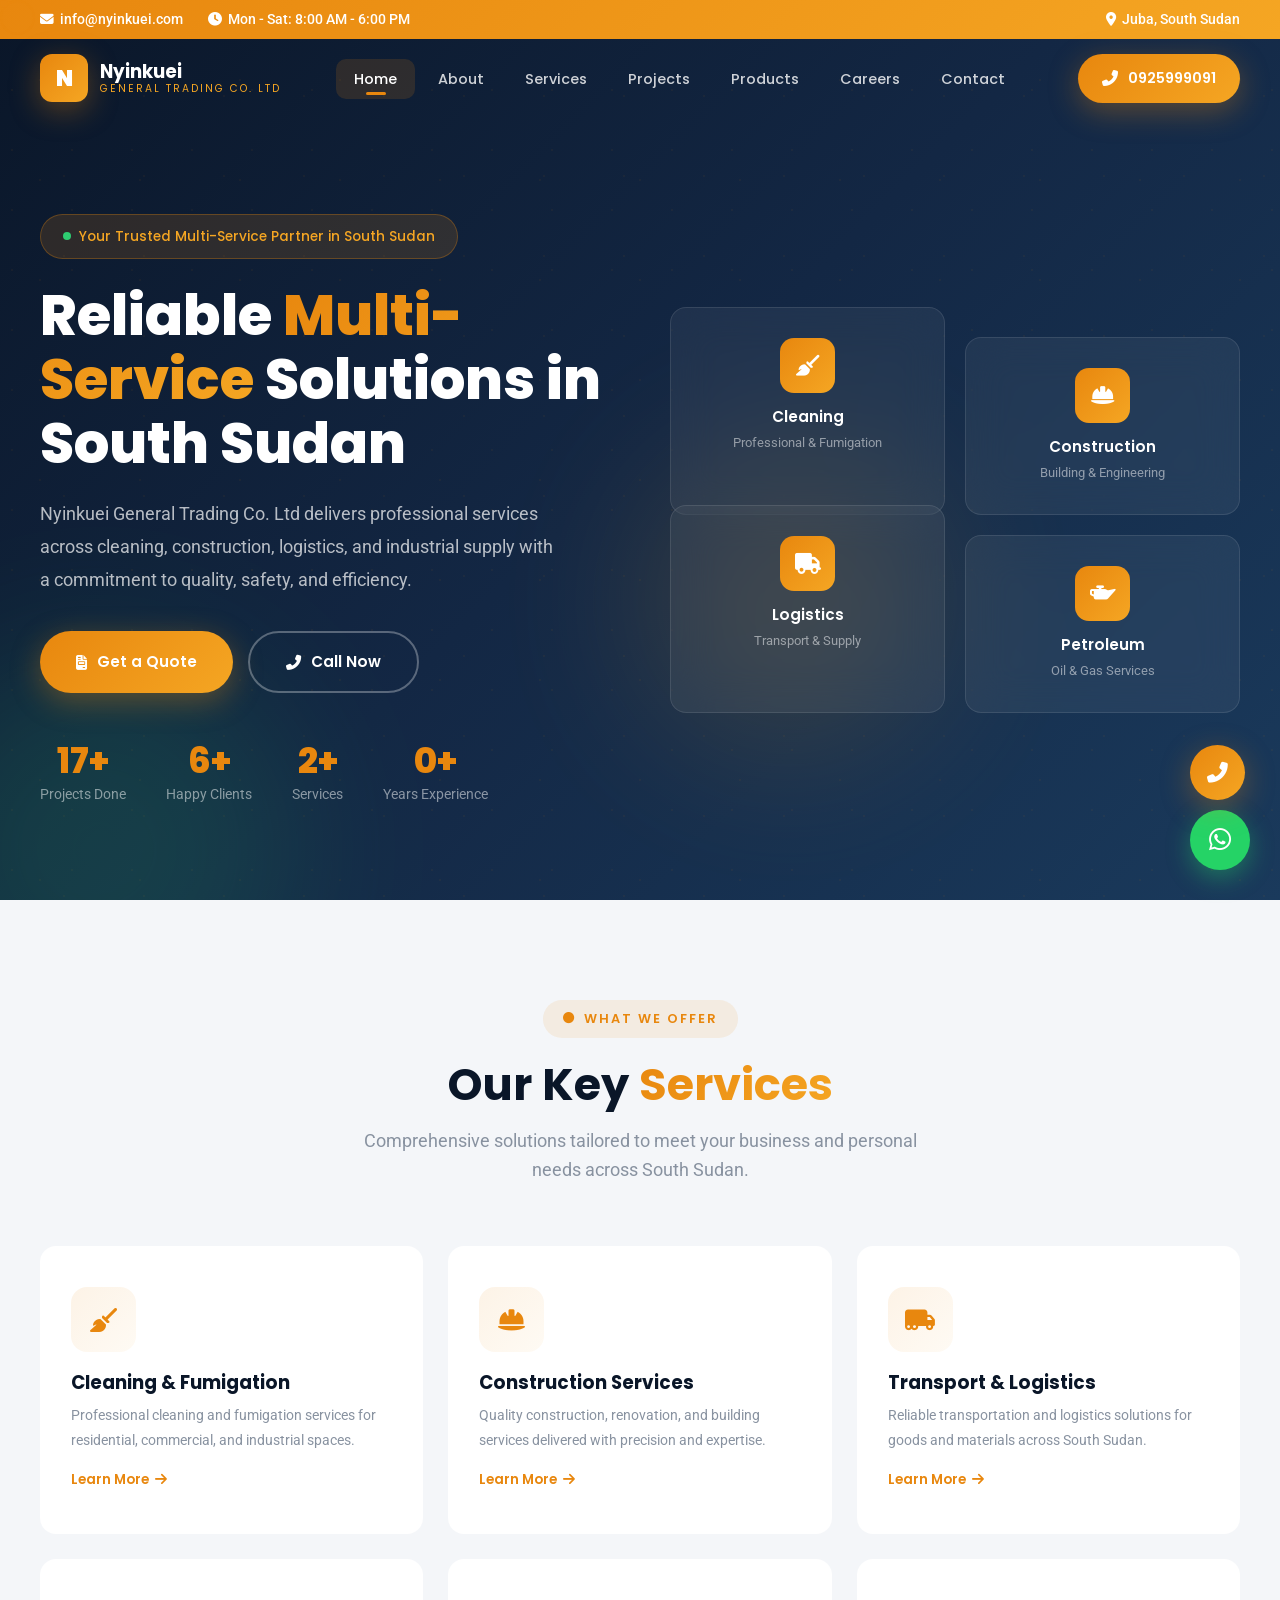
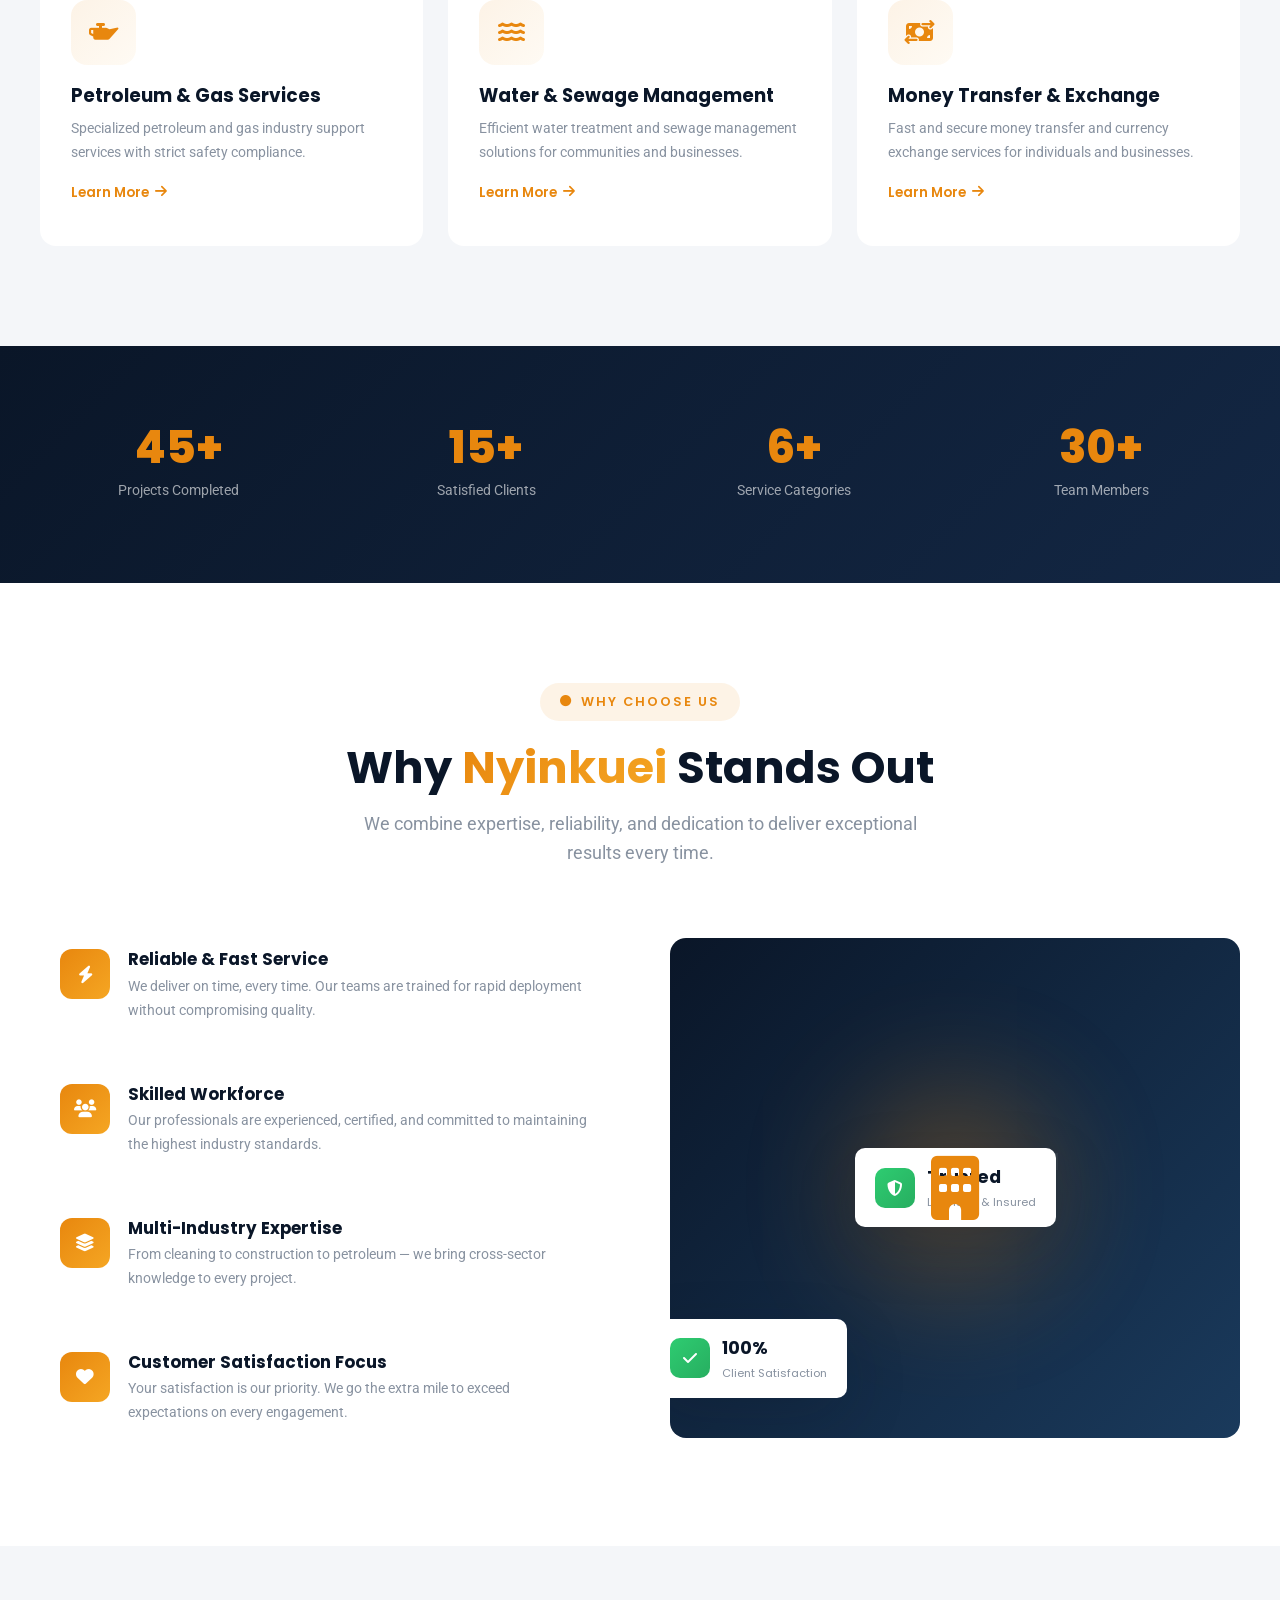
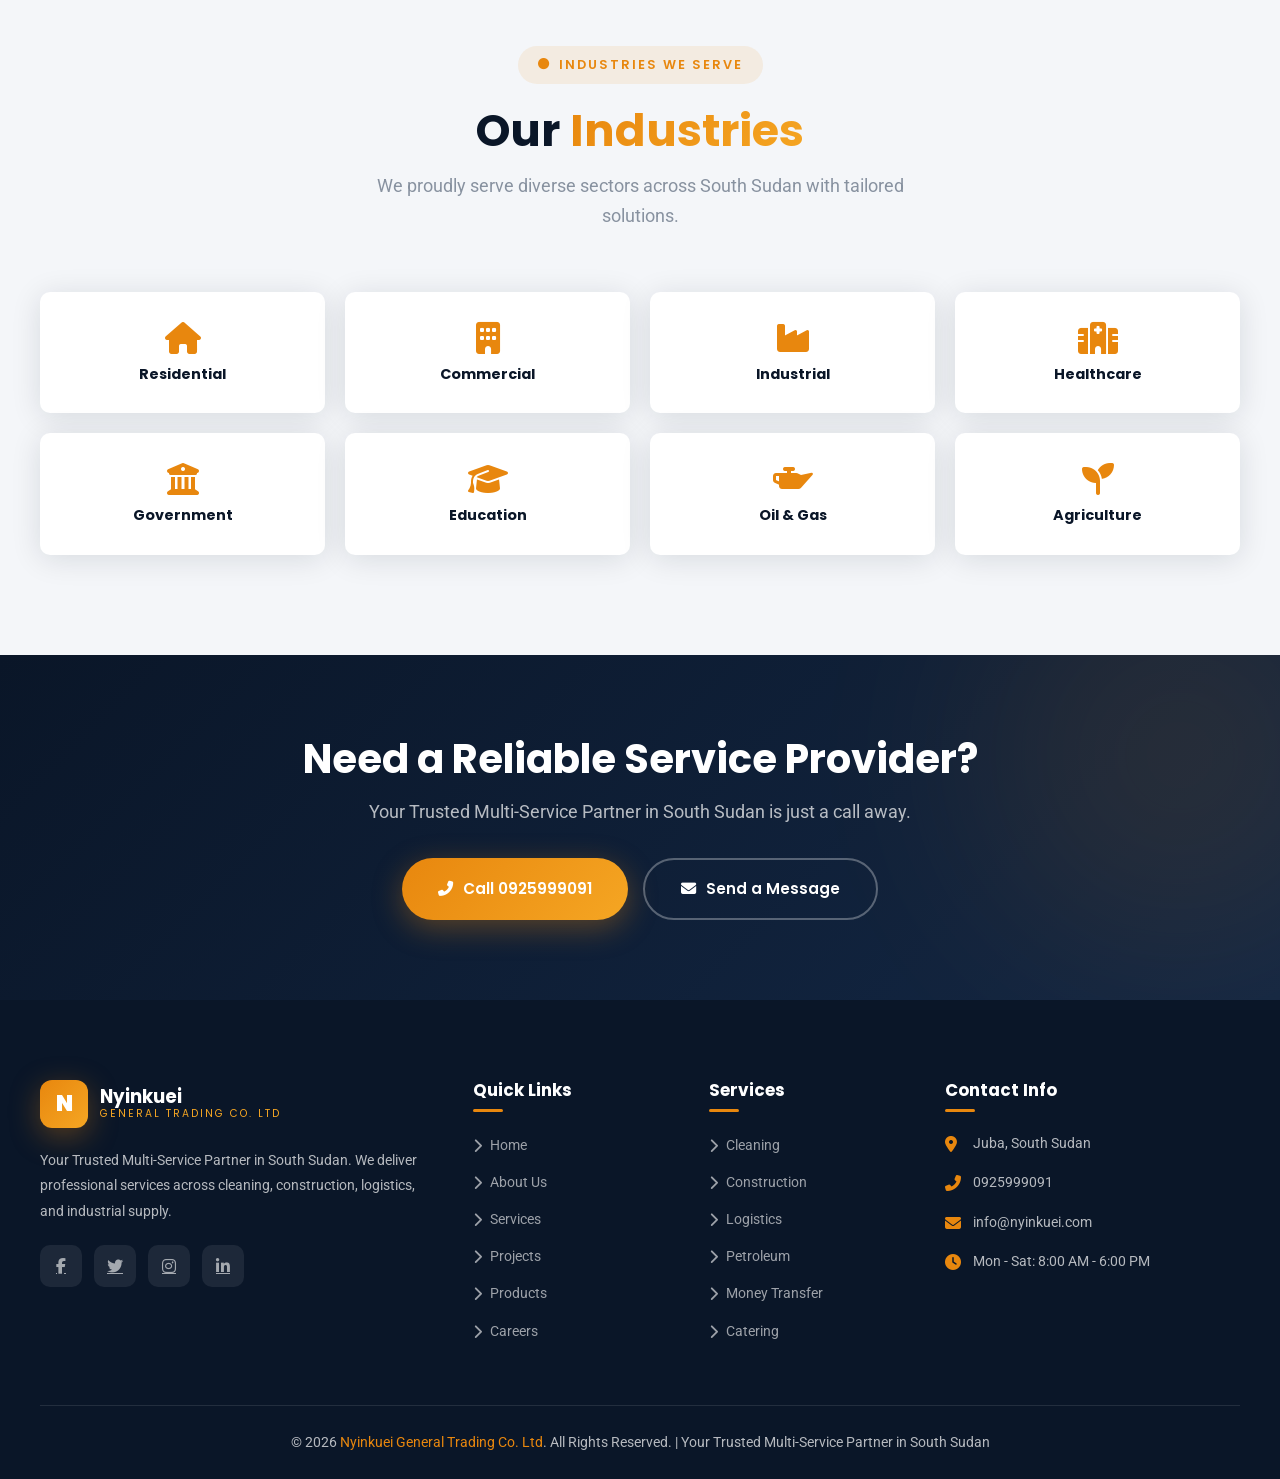
==== commit 47afe498: "Update index.html" ====
--- a/index.html
+++ b/index.html
@@ -3315,7 +3315,7 @@
                 </div>
             </div>
             <div class="footer-bottom">
-                <p>&copy; 2025 <a href="#" onclick="showPage('home')">Nyinkuei General Trading Co. Ltd</a>. All Rights Reserved. | Your Trusted Multi-Service Partner in South Sudan</p>
+                <p>&copy; 2026 <a href="#" onclick="showPage('home')">Nyinkuei General Trading Co. Ltd</a>. All Rights Reserved. | Your Trusted Multi-Service Partner in South Sudan</p>
             </div>
         </div>
     </footer>
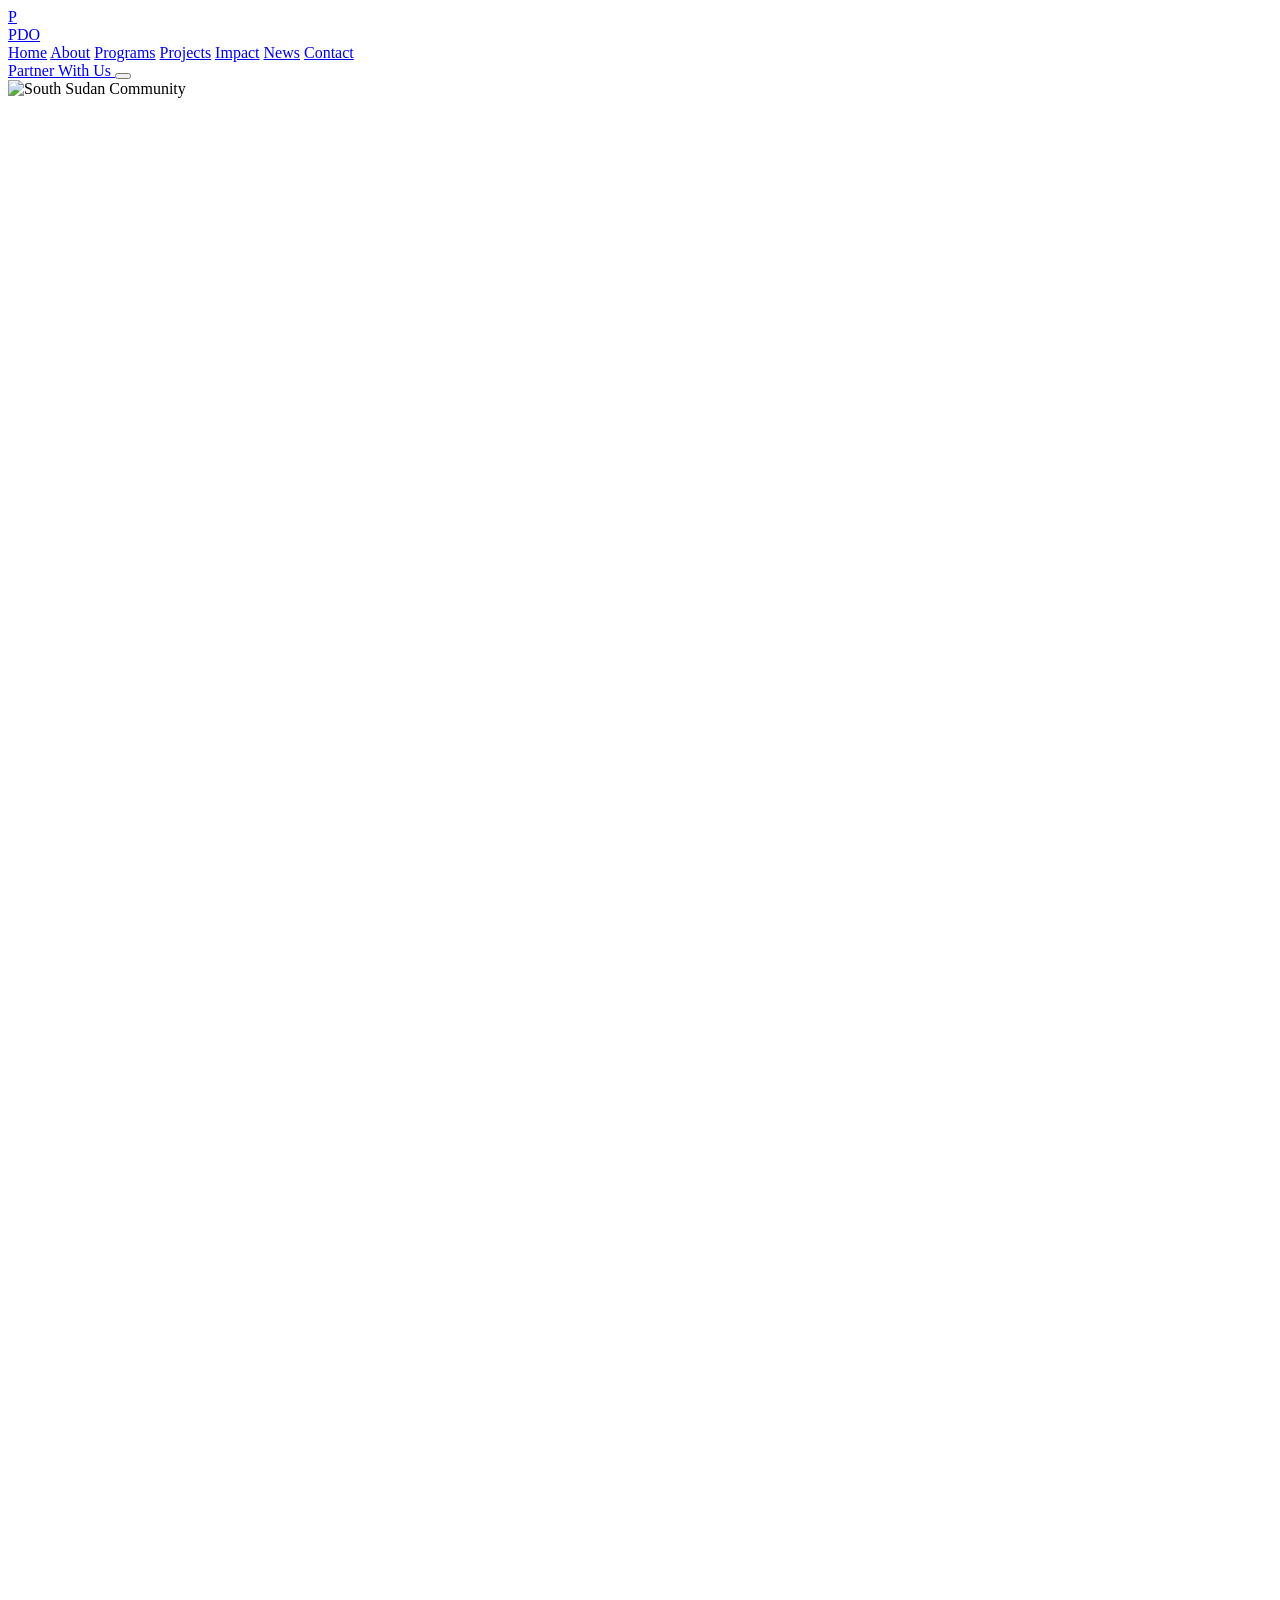
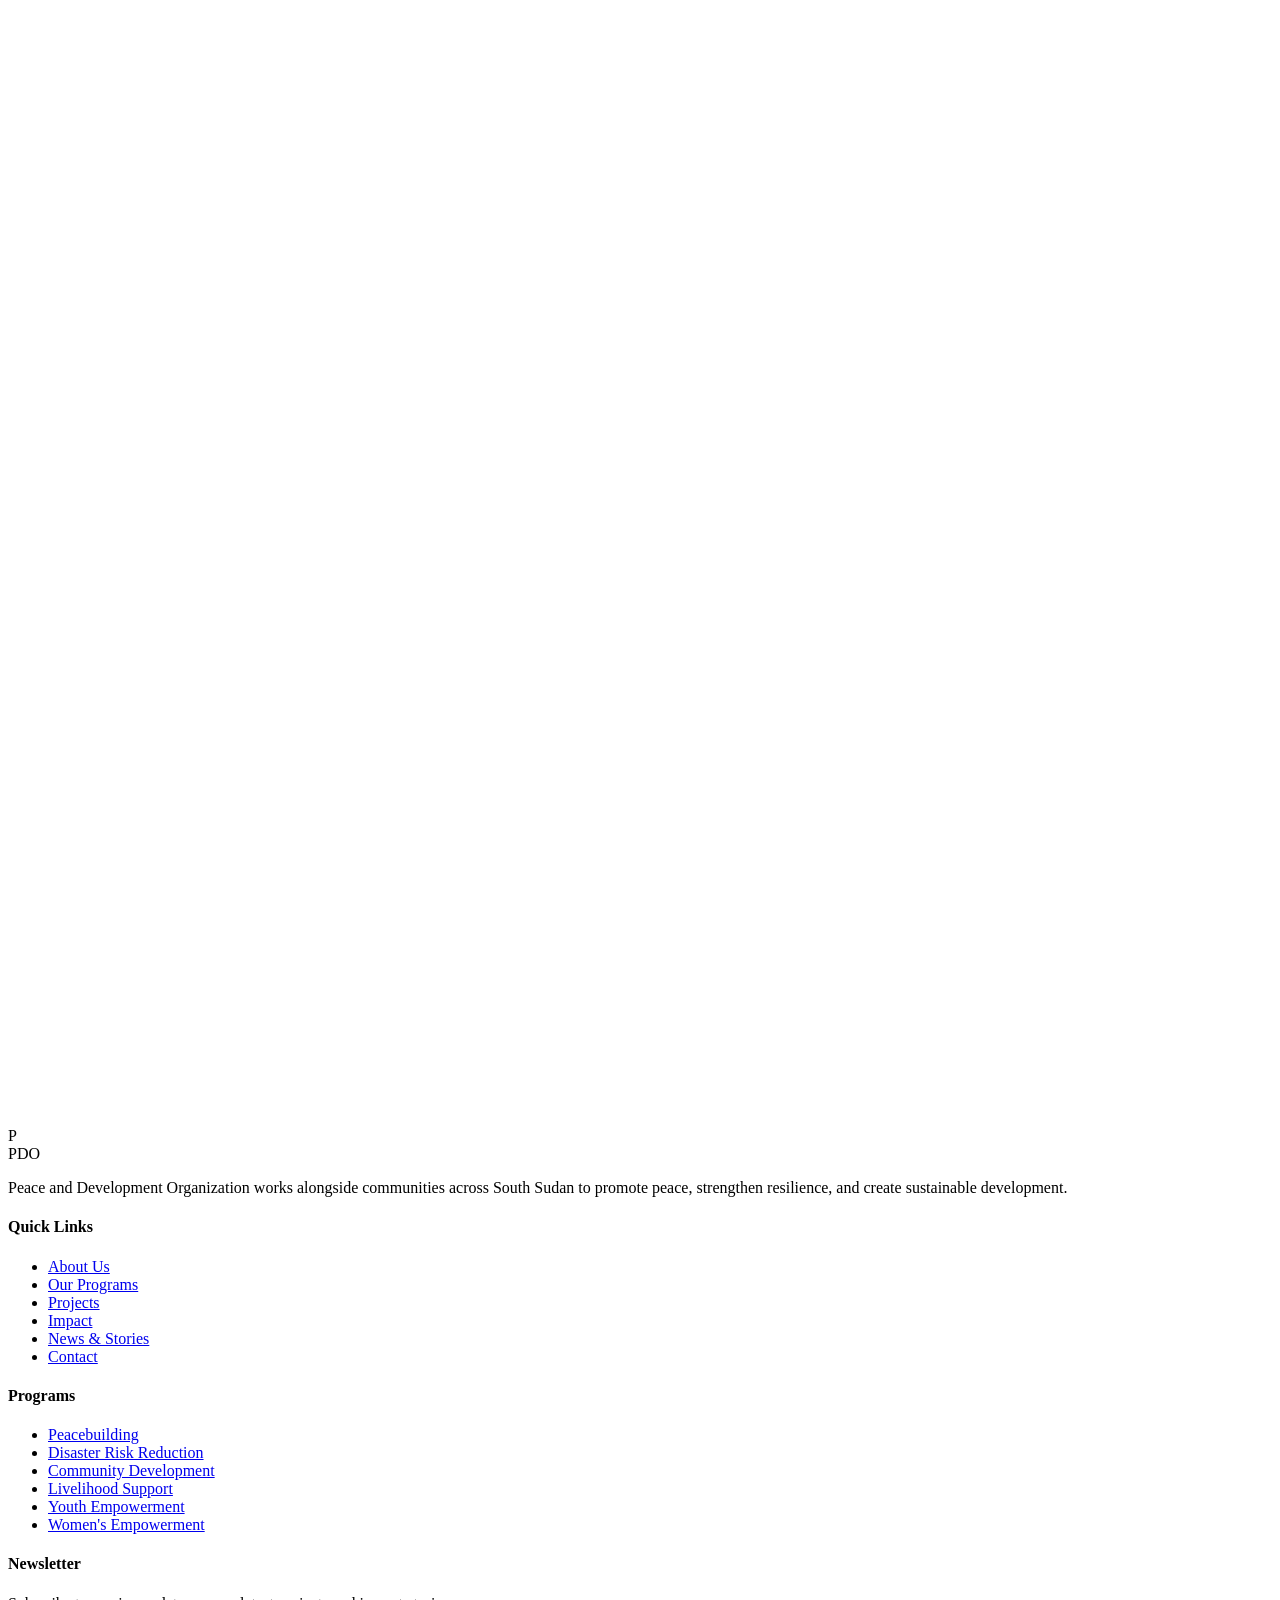
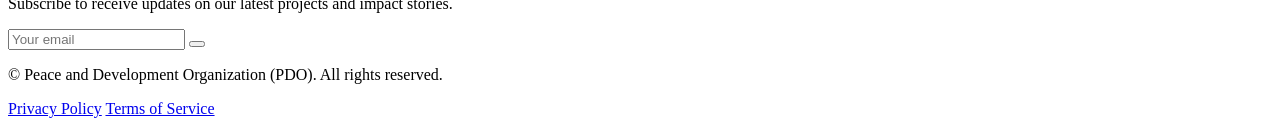
==== commit a24de521: "Update index.html" ====
--- a/index.html
+++ b/index.html
@@ -1,690 +1,231 @@
 <!DOCTYPE html>
-<html lang="en">
+<html lang="en" class="scroll-smooth">
 <head>
     <meta charset="UTF-8">
     <meta name="viewport" content="width=device-width, initial-scale=1.0">
-    <title>Nyinkuei General Trading Co. Ltd | Your Trusted Multi-Service Partner in South Sudan</title>
-    <link href="https://fonts.googleapis.com/css2?family=Poppins:wght@300;400;500;600;700;800;900&family=Roboto:wght@300;400;500;700&display=swap" rel="stylesheet">
-    <link rel="stylesheet" href="https://cdnjs.cloudflare.com/ajax/libs/font-awesome/6.5.0/css/all.min.css">
+    <title>Peace and Development Organization (PDO) | South Sudan</title>
+
+    <!-- Google Fonts - Premium Sans-Serif Pairing -->
+    <link rel="preconnect" href="https://fonts.googleapis.com">
+    <link rel="preconnect" href="https://fonts.gstatic.com" crossorigin>
+    <link href="https://fonts.googleapis.com/css2?family=Inter:wght@300;400;500;600;700;800;900&family=Plus+Jakarta+Sans:wght@400;500;600;700;800&display=swap" rel="stylesheet">
+
+    <!-- Tailwind CSS -->
+    <script src="https://cdn.tailwindcss.com">
+    </script>
+    <script>
+        tailwind.config = {
+            theme: {
+                extend: {
+                    colors: {
+                        primary: '#0A3D5C',
+                        'primary-light': '#12567A',
+                        'primary-dark': '#072D44',
+                        secondary: '#2D8B4E',
+                        'secondary-light': '#3AA862',
+                        accent: '#D4A017',
+                        'accent-light': '#E8B830',
+                        'accent-dark': '#B8890F',
+                        light: '#F7F9FB',
+                        'light-alt': '#EDF2F7',
+                        dark: '#0F172A',
+                        'dark-soft': '#1E293B',
+                    },
+                    fontFamily: {
+                        heading: ['"Plus Jakarta Sans"', 'sans-serif'],
+                        body: ['Inter', 'sans-serif'],
+                    },
+                    boxShadow: {
+                        'soft': '0 10px 40px -10px rgba(10, 61, 92, 0.12)',
+                        'soft-lg': '0 25px 60px -15px rgba(10, 61, 92, 0.18)',
+                        'glow': '0 0 50px -10px rgba(212, 160, 23, 0.35)',
+                        'card': '0 1px 3px rgba(0,0,0,0.04), 0 8px 24px rgba(0,0,0,0.06)',
+                        'card-hover': '0 2px 6px rgba(0,0,0,0.05), 0 16px 40px rgba(0,0,0,0.10)',
+                        'inner-soft': 'inset 0 1px 0 rgba(255,255,255,0.5)',
+                    },
+                    borderRadius: {
+                        '2xl': '18px',
+                        '3xl': '24px',
+                        '4xl': '32px',
+                    },
+                }
+            }
+        }
+    </script>
+
+    <!-- Lucide Icons -->
+    <script src="https://unpkg.com/lucide@latest">
+    </script>
+
     <style>
         :root {
-            --primary: #0a1628;
-            --primary-light: #132744;
-            --primary-mid: #1a3a5c;
-            --accent: #e8870e;
-            --accent-light: #f5a623;
-            --accent-glow: rgba(232, 135, 14, 0.3);
-            --green: #2ecc71;
-            --green-dark: #27ae60;
-            --white: #ffffff;
-            --light: #f4f6f9;
-            --light-gray: #e8ecf1;
-            --gray: #8892a0;
-            --dark-gray: #4a5568;
-            --text: #2d3748;
-            --shadow: 0 4px 30px rgba(10, 22, 40, 0.12);
-            --shadow-lg: 0 20px 60px rgba(10, 22, 40, 0.18);
-            --shadow-accent: 0 8px 30px rgba(232, 135, 14, 0.35);
-            --radius: 16px;
-            --radius-sm: 10px;
-            --transition: all 0.4s cubic-bezier(0.25, 0.46, 0.45, 0.94);
-        }
-
-        * {
-            margin: 0;
-            padding: 0;
-            box-sizing: border-box;
-        }
-
+            --font-heading: 'Plus Jakarta Sans', sans-serif;
+            --font-body: 'Inter', sans-serif;
+        }
+
+        /* Smooth scrolling */
         html {
             scroll-behavior: smooth;
-            scroll-padding-top: 80px;
-        }
-
-        body {
-            font-family: 'Roboto', sans-serif;
-            color: var(--text);
-            background: var(--white);
-            overflow-x: hidden;
-            line-height: 1.7;
-        }
-
-        h1, h2, h3, h4, h5, h6 {
-            font-family: 'Poppins', sans-serif;
-            font-weight: 700;
-            line-height: 1.2;
-        }
-
-        /* ===== PRELOADER ===== */
-        .preloader {
-            position: fixed;
-            top: 0;
-            left: 0;
-            width: 100%;
-            height: 100%;
-            background: var(--primary);
-            display: flex;
-            align-items: center;
-            justify-content: center;
-            z-index: 99999;
-            transition: opacity 0.6s ease, visibility 0.6s ease;
-        }
-
-        .preloader.hidden {
+            -webkit-font-smoothing: antialiased;
+            -moz-osx-font-smoothing: grayscale;
+        }
+
+        /* Custom Animations */
+        @keyframes float {
+            0%,
+            100% {
+                transform: translateY(0px);
+            }
+            40% {
+                transform: translateY(-18px);
+            }
+            60% {
+                transform: translateY(-8px);
+            }
+        }
+        .animate-float {
+            animation: float 6s ease-in-out infinite;
+        }
+
+        @keyframes pulse-soft {
+            0%,
+            100% {
+                opacity: 1;
+            }
+            50% {
+                opacity: 0.7;
+            }
+        }
+        .animate-pulse-soft {
+            animation: pulse-soft 3s ease-in-out infinite;
+        }
+
+        @keyframes shimmer {
+            0% {
+                background-position: -200% 0;
+            }
+            100% {
+                background-position: 200% 0;
+            }
+        }
+
+        /* Scroll Reveal Classes */
+        .reveal {
             opacity: 0;
-            visibility: hidden;
-        }
-
-        .preloader-inner {
-            text-align: center;
-        }
-
-        .preloader-logo {
-            font-family: 'Poppins', sans-serif;
-            font-size: 2rem;
-            font-weight: 800;
-            color: var(--white);
-            margin-bottom: 30px;
-        }
-
-        .preloader-logo span {
-            color: var(--accent);
-        }
-
-        .preloader-bar {
-            width: 200px;
-            height: 3px;
-            background: rgba(255,255,255,0.1);
+            transform: translateY(50px);
+            transition: opacity 0.9s cubic-bezier(0.16, 1, 0.3, 1), transform 0.9s cubic-bezier(0.16, 1, 0.3, 1);
+        }
+        .reveal-left {
+            opacity: 0;
+            transform: translateX(-40px);
+            transition: opacity 0.8s cubic-bezier(0.16, 1, 0.3, 1), transform 0.8s cubic-bezier(0.16, 1, 0.3, 1);
+        }
+        .reveal-right {
+            opacity: 0;
+            transform: translateX(40px);
+            transition: opacity 0.8s cubic-bezier(0.16, 1, 0.3, 1), transform 0.8s cubic-bezier(0.16, 1, 0.3, 1);
+        }
+        .reveal-scale {
+            opacity: 0;
+            transform: scale(0.88);
+            transition: opacity 0.7s cubic-bezier(0.16, 1, 0.3, 1), transform 0.7s cubic-bezier(0.16, 1, 0.3, 1);
+        }
+
+        .reveal.active,
+        .reveal-left.active,
+        .reveal-right.active,
+        .reveal-scale.active {
+            opacity: 1;
+            transform: translateY(0) translateX(0) scale(1);
+        }
+
+        .delay-100 {
+            transition-delay: 80ms;
+        }
+        .delay-200 {
+            transition-delay: 160ms;
+        }
+        .delay-300 {
+            transition-delay: 240ms;
+        }
+        .delay-400 {
+            transition-delay: 320ms;
+        }
+        .delay-500 {
+            transition-delay: 400ms;
+        }
+
+        /* Image zoom on hover */
+        .img-zoom-wrapper {
+            overflow: hidden;
+            border-radius: inherit;
+        }
+        .img-zoom-wrapper img {
+            transition: transform 0.7s cubic-bezier(0.16, 1, 0.3, 1);
+        }
+        .group:hover .img-zoom-wrapper img {
+            transform: scale(1.08);
+        }
+
+        /* Custom scrollbar */
+        ::-webkit-scrollbar {
+            width: 8px;
+        }
+        ::-webkit-scrollbar-track {
+            background: #F7F9FB;
             border-radius: 10px;
-            overflow: hidden;
-            margin: 0 auto;
-        }
-
-        .preloader-bar::after {
-            content: '';
-            display: block;
-            width: 40%;
-            height: 100%;
-            background: linear-gradient(90deg, var(--accent), var(--accent-light));
+        }
+        ::-webkit-scrollbar-thumb {
+            background: #0A3D5C;
             border-radius: 10px;
-            animation: preloaderSlide 1.2s ease-in-out infinite;
-        }
-
-        @keyframes preloaderSlide {
-            0% { transform: translateX(-100%); }
-            100% { transform: translateX(350%); }
-        }
-
-        /* ===== CURSOR ===== */
-        .cursor-dot {
-            width: 8px;
-            height: 8px;
-            background: var(--accent);
-            border-radius: 50%;
-            position: fixed;
-            pointer-events: none;
-            z-index: 99998;
-            transition: transform 0.1s ease;
-        }
-
-        .cursor-ring {
-            width: 35px;
-            height: 35px;
-            border: 2px solid rgba(232, 135, 14, 0.4);
-            border-radius: 50%;
-            position: fixed;
-            pointer-events: none;
-            z-index: 99997;
-            transition: all 0.15s ease;
-        }
-
-        /* ===== NAVBAR ===== */
-        .navbar {
-            position: fixed;
-            top: 0;
-            left: 0;
-            width: 100%;
-            z-index: 9999;
-            padding: 0;
-            transition: var(--transition);
-        }
-
-        .navbar.scrolled {
-            background: rgba(10, 22, 40, 0.97);
+            border: 2px solid #F7F9FB;
+        }
+        ::-webkit-scrollbar-thumb:hover {
+            background: #072D44;
+        }
+
+        /* Glass effect */
+        .glass {
+            background: rgba(255, 255, 255, 0.08);
             backdrop-filter: blur(20px);
-            box-shadow: 0 4px 30px rgba(0,0,0,0.2);
-        }
-
-        .nav-top-bar {
-            background: linear-gradient(135deg, var(--accent), var(--accent-light));
-            padding: 8px 0;
-            font-size: 0.85rem;
-        }
-
-        .nav-top-bar .container {
-            display: flex;
-            justify-content: space-between;
-            align-items: center;
-        }
-
-        .nav-top-bar a {
-            color: var(--white);
-            text-decoration: none;
-            font-weight: 500;
-            display: inline-flex;
-            align-items: center;
-            gap: 6px;
-        }
-
-        .nav-top-bar .top-contact {
-            display: flex;
-            gap: 25px;
-        }
-
-        .nav-main {
-            padding: 15px 0;
-        }
-
-        .nav-main .container {
-            display: flex;
-            justify-content: space-between;
-            align-items: center;
-        }
-
-        .logo {
-            display: flex;
-            align-items: center;
-            gap: 12px;
-            text-decoration: none;
-        }
-
-        .logo-icon {
-            width: 48px;
-            height: 48px;
-            background: linear-gradient(135deg, var(--accent), var(--accent-light));
-            border-radius: 12px;
-            display: flex;
-            align-items: center;
-            justify-content: center;
-            font-family: 'Poppins', sans-serif;
-            font-weight: 900;
-            font-size: 1.4rem;
-            color: var(--white);
-            box-shadow: var(--shadow-accent);
-        }
-
-        .logo-text {
-            font-family: 'Poppins', sans-serif;
-            font-weight: 700;
-            font-size: 1.15rem;
-            color: var(--white);
-            line-height: 1.2;
-        }
-
-        .logo-text small {
-            display: block;
-            font-size: 0.65rem;
-            font-weight: 400;
-            color: var(--accent-light);
-            letter-spacing: 2px;
-            text-transform: uppercase;
-        }
-
-        .nav-links {
-            display: flex;
-            align-items: center;
-            gap: 5px;
-            list-style: none;
-        }
-
-        .nav-links a {
-            color: rgba(255,255,255,0.8);
-            text-decoration: none;
-            font-family: 'Poppins', sans-serif;
-            font-weight: 500;
-            font-size: 0.9rem;
-            padding: 10px 18px;
-            border-radius: var(--radius-sm);
-            transition: var(--transition);
-            position: relative;
-        }
-
-        .nav-links a:hover,
-        .nav-links a.active {
-            color: var(--white);
-            background: rgba(232, 135, 14, 0.15);
-        }
-
-        .nav-links a.active::after {
-            content: '';
-            position: absolute;
-            bottom: 4px;
-            left: 50%;
-            transform: translateX(-50%);
-            width: 20px;
-            height: 3px;
-            background: var(--accent);
-            border-radius: 10px;
-        }
-
-        .nav-phone {
-            display: flex;
-            align-items: center;
-            gap: 10px;
-            background: linear-gradient(135deg, var(--accent), var(--accent-light));
-            color: var(--white);
-            padding: 12px 24px;
-            border-radius: 50px;
-            text-decoration: none;
-            font-family: 'Poppins', sans-serif;
-            font-weight: 600;
-            font-size: 0.9rem;
-            box-shadow: var(--shadow-accent);
-            transition: var(--transition);
-        }
-
-        .nav-phone:hover {
-            transform: translateY(-2px);
-            box-shadow: 0 12px 35px rgba(232, 135, 14, 0.5);
-        }
-
-        .nav-phone i {
-            font-size: 1rem;
-            animation: phoneRing 2s ease-in-out infinite;
-        }
-
-        @keyframes phoneRing {
-            0%, 100% { transform: rotate(0); }
-            10% { transform: rotate(15deg); }
-            20% { transform: rotate(-15deg); }
-            30% { transform: rotate(10deg); }
-            40% { transform: rotate(0); }
-        }
-
-        .hamburger {
-            display: none;
-            flex-direction: column;
-            gap: 6px;
-            cursor: pointer;
-            padding: 10px;
-            z-index: 10001;
-        }
-
-        .hamburger span {
-            width: 28px;
-            height: 2.5px;
-            background: var(--white);
-            border-radius: 10px;
-            transition: var(--transition);
-        }
-
-        .hamburger.active span:nth-child(1) {
-            transform: rotate(45deg) translate(6px, 6px);
-        }
-
-        .hamburger.active span:nth-child(2) {
-            opacity: 0;
-        }
-
-        .hamburger.active span:nth-child(3) {
-            transform: rotate(-45deg) translate(6px, -6px);
-        }
-
-        /* ===== CONTAINER ===== */
-        .container {
-            max-width: 1240px;
-            margin: 0 auto;
-            padding: 0 20px;
-        }
-
-        /* ===== BUTTONS ===== */
-        .btn {
-            display: inline-flex;
-            align-items: center;
-            gap: 10px;
-            padding: 16px 36px;
-            border-radius: 50px;
-            font-family: 'Poppins', sans-serif;
-            font-weight: 600;
-            font-size: 0.95rem;
-            text-decoration: none;
-            border: none;
-            cursor: pointer;
-            transition: var(--transition);
-            position: relative;
-            overflow: hidden;
-        }
-
-        .btn::before {
-            content: '';
-            position: absolute;
-            top: 0;
-            left: -100%;
-            width: 100%;
-            height: 100%;
-            background: linear-gradient(90deg, transparent, rgba(255,255,255,0.2), transparent);
-            transition: left 0.5s ease;
-        }
-
-        .btn:hover::before {
-            left: 100%;
-        }
-
-        .btn-primary {
-            background: linear-gradient(135deg, var(--accent), var(--accent-light));
-            color: var(--white);
-            box-shadow: var(--shadow-accent);
-        }
-
-        .btn-primary:hover {
-            transform: translateY(-3px);
-            box-shadow: 0 15px 40px rgba(232, 135, 14, 0.5);
-        }
-
-        .btn-secondary {
-            background: transparent;
-            color: var(--white);
-            border: 2px solid rgba(255,255,255,0.3);
-        }
-
-        .btn-secondary:hover {
-            background: var(--white);
-            color: var(--primary);
-            border-color: var(--white);
-            transform: translateY(-3px);
-        }
-
-        .btn-outline {
-            background: transparent;
-            color: var(--accent);
-            border: 2px solid var(--accent);
-        }
-
-        .btn-outline:hover {
-            background: var(--accent);
-            color: var(--white);
-            transform: translateY(-3px);
-            box-shadow: var(--shadow-accent);
-        }
-
-        .btn-dark {
-            background: var(--primary);
-            color: var(--white);
-        }
-
-        .btn-dark:hover {
-            background: var(--primary-light);
-            transform: translateY(-3px);
-            box-shadow: var(--shadow-lg);
-        }
-
-        /* ===== SECTION STYLES ===== */
-        .section {
-            padding: 100px 0;
-        }
-
-        .section-header {
-            text-align: center;
-            margin-bottom: 60px;
-        }
-
-        .section-badge {
-            display: inline-flex;
-            align-items: center;
-            gap: 8px;
-            background: rgba(232, 135, 14, 0.1);
-            color: var(--accent);
-            padding: 8px 20px;
-            border-radius: 50px;
-            font-family: 'Poppins', sans-serif;
-            font-weight: 600;
-            font-size: 0.8rem;
-            text-transform: uppercase;
-            letter-spacing: 2px;
-            margin-bottom: 20px;
-        }
-
-        .section-badge i {
-            font-size: 0.7rem;
-        }
-
-        .section-title {
-            font-size: 2.8rem;
-            color: var(--primary);
-            margin-bottom: 15px;
-        }
-
-        .section-title span {
-            background: linear-gradient(135deg, var(--accent), var(--accent-light));
+            -webkit-backdrop-filter: blur(20px);
+            border: 1px solid rgba(255, 255, 255, 0.18);
+        }
+        .glass-strong {
+            background: rgba(255, 255, 255, 0.14);
+            backdrop-filter: blur(28px);
+            -webkit-backdrop-filter: blur(28px);
+            border: 1px solid rgba(255, 255, 255, 0.22);
+        }
+
+        /* Text gradient */
+        .text-gradient {
+            background: linear-gradient(135deg, #D4A017 0%, #E8B830 50%, #F0C850 100%);
             -webkit-background-clip: text;
             -webkit-text-fill-color: transparent;
             background-clip: text;
         }
 
-        .section-subtitle {
-            font-size: 1.1rem;
-            color: var(--gray);
-            max-width: 600px;
-            margin: 0 auto;
-        }
-
-        /* ===== HERO ===== */
-        .hero {
-            min-height: 100vh;
-            display: flex;
-            align-items: center;
-            position: relative;
-            overflow: hidden;
-            background: linear-gradient(135deg, var(--primary) 0%, var(--primary-light) 50%, var(--primary-mid) 100%);
-        }
-
-        .hero-bg-pattern {
-            position: absolute;
-            top: 0;
-            left: 0;
-            width: 100%;
-            height: 100%;
-            opacity: 0.05;
-            background-image: 
-                radial-gradient(circle at 20% 50%, var(--accent) 1px, transparent 1px),
-                radial-gradient(circle at 80% 20%, var(--accent) 1px, transparent 1px),
-                radial-gradient(circle at 40% 80%, var(--accent) 1px, transparent 1px);
-            background-size: 60px 60px, 80px 80px, 100px 100px;
-        }
-
-        .hero-gradient-orb {
-            position: absolute;
-            border-radius: 50%;
-            filter: blur(80px);
-            opacity: 0.15;
-        }
-
-        .hero-gradient-orb:nth-child(1) {
-            width: 500px;
-            height: 500px;
-            background: var(--accent);
-            top: -100px;
-            right: -100px;
-        }
-
-        .hero-gradient-orb:nth-child(2) {
-            width: 400px;
-            height: 400px;
-            background: var(--green);
-            bottom: -150px;
-            left: -100px;
-        }
-
-        .hero-gradient-orb:nth-child(3) {
-            width: 300px;
-            height: 300px;
-            background: var(--accent-light);
-            top: 50%;
-            left: 50%;
-            transform: translate(-50%, -50%);
-        }
-
-        .hero .container {
-            position: relative;
-            z-index: 2;
-            display: grid;
-            grid-template-columns: 1fr 1fr;
-            gap: 60px;
-            align-items: center;
-            padding-top: 120px;
-        }
-
-        .hero-content {
-            animation: fadeInUp 1s ease 0.3s both;
-        }
-
-        .hero-badge {
-            display: inline-flex;
-            align-items: center;
-            gap: 8px;
-            background: rgba(232, 135, 14, 0.15);
-            border: 1px solid rgba(232, 135, 14, 0.3);
-            color: var(--accent-light);
-            padding: 10px 22px;
-            border-radius: 50px;
-            font-family: 'Poppins', sans-serif;
-            font-weight: 500;
-            font-size: 0.85rem;
-            margin-bottom: 25px;
-            backdrop-filter: blur(10px);
-        }
-
-        .hero-badge .dot {
-            width: 8px;
-            height: 8px;
-            background: var(--green);
-            border-radius: 50%;
-            animation: pulse 2s ease-in-out infinite;
-        }
-
-        @keyframes pulse {
-            0%, 100% { opacity: 1; transform: scale(1); }
-            50% { opacity: 0.5; transform: scale(1.5); }
-        }
-
-        .hero h1 {
-            font-size: 3.5rem;
-            font-weight: 800;
-            color: var(--white);
-            margin-bottom: 20px;
-            line-height: 1.15;
-        }
-
-        .hero h1 .highlight {
-            background: linear-gradient(135deg, var(--accent), var(--accent-light));
-            -webkit-background-clip: text;
-            -webkit-text-fill-color: transparent;
-            background-clip: text;
-        }
-
-        .hero p {
-            font-size: 1.15rem;
-            color: rgba(255,255,255,0.7);
-            margin-bottom: 35px;
-            max-width: 520px;
-            line-height: 1.8;
-        }
-
-        .hero-buttons {
-            display: flex;
-            gap: 15px;
-            flex-wrap: wrap;
-            margin-bottom: 50px;
-        }
-
-        .hero-stats {
-            display: flex;
-            gap: 40px;
-        }
-
-        .hero-stat {
-            text-align: center;
-        }
-
-        .hero-stat-number {
-            font-family: 'Poppins', sans-serif;
-            font-size: 2.2rem;
-            font-weight: 800;
-            color: var(--accent);
-            line-height: 1;
-        }
-
-        .hero-stat-label {
-            font-size: 0.85rem;
-            color: rgba(255,255,255,0.5);
-            margin-top: 5px;
-        }
-
-        .hero-visual {
-            position: relative;
-            animation: fadeInUp 1s ease 0.6s both;
-        }
-
-        .hero-card-grid {
-            display: grid;
-            grid-template-columns: 1fr 1fr;
-            gap: 20px;
-        }
-
-        .hero-card {
-            background: rgba(255,255,255,0.06);
-            backdrop-filter: blur(20px);
-            border: 1px solid rgba(255,255,255,0.1);
-            border-radius: var(--radius);
-            padding: 30px 25px;
-            text-align: center;
-            transition: var(--transition);
-        }
-
-        .hero-card:hover {
-            background: rgba(255,255,255,0.1);
-            transform: translateY(-5px);
-            border-color: rgba(232, 135, 14, 0.3);
-        }
-
-        .hero-card:nth-child(2) {
-            margin-top: 30px;
-        }
-
-        .hero-card:nth-child(3) {
-            margin-top: -30px;
-        }
-
-        .hero-card-icon {
-            width: 55px;
-            height: 55px;
-            background: linear-gradient(135deg, var(--accent), var(--accent-light));
-            border-radius: 14px;
-            display: flex;
-            align-items: center;
-            justify-content: center;
-            margin: 0 auto 15px;
-            font-size: 1.3rem;
-            color: var(--white);
-        }
-
-        .hero-card h4 {
-            color: var(--white);
-            font-size: 0.95rem;
-            font-weight: 600;
-            margin-bottom: 5px;
-        }
-
-        .hero-card p {
-            font-size: 0.8rem;
-            color: rgba(255,255,255,0.5);
-            margin-bottom: 0;
-        }
-
-        @keyframes fadeInUp {
+        /* Mobile menu transition */
+        #mobile-menu {
+            transition: opacity 0.35s ease, transform 0.35s cubic-bezier(0.16, 1, 0.3, 1);
+            transform-origin: top;
+        }
+        #mobile-menu.hidden {
+            display: none;
+            opacity: 0;
+            transform: translateY(-12px);
+        }
+        #mobile-menu:not(.hidden) {
+            display: block;
+            opacity: 1;
+            transform: translateY(0);
+            animation: slideDown 0.35s cubic-bezier(0.16, 1, 0.3, 1) forwards;
+        }
+        @keyframes slideDown {
             from {
                 opacity: 0;
-                transform: translateY(40px);
+                transform: translateY(-16px);
             }
             to {
                 opacity: 1;
@@ -692,2934 +233,811 @@
             }
         }
 
-        /* ===== SERVICES OVERVIEW ===== */
-        .services-overview {
-            background: var(--light);
-        }
-
-        .services-grid {
-            display: grid;
-            grid-template-columns: repeat(3, 1fr);
-            gap: 25px;
-        }
-
-        .service-card {
-            background: var(--white);
-            border-radius: var(--radius);
-            padding: 40px 30px;
-            transition: var(--transition);
-            border: 1px solid transparent;
-            position: relative;
-            overflow: hidden;
-        }
-
-        .service-card::before {
-            content: '';
-            position: absolute;
-            top: 0;
-            left: 0;
-            width: 100%;
-            height: 4px;
-            background: linear-gradient(90deg, var(--accent), var(--accent-light));
-            transform: scaleX(0);
-            transform-origin: left;
-            transition: transform 0.4s ease;
-        }
-
-        .service-card:hover::before {
-            transform: scaleX(1);
-        }
-
-        .service-card:hover {
-            transform: translateY(-8px);
-            box-shadow: var(--shadow-lg);
-            border-color: rgba(232, 135, 14, 0.1);
-        }
-
-        .service-card-icon {
-            width: 65px;
-            height: 65px;
-            background: linear-gradient(135deg, rgba(232, 135, 14, 0.1), rgba(245, 166, 35, 0.05));
-            border-radius: 16px;
-            display: flex;
-            align-items: center;
-            justify-content: center;
-            font-size: 1.5rem;
-            color: var(--accent);
-            margin-bottom: 20px;
-            transition: var(--transition);
-        }
-
-        .service-card:hover .service-card-icon {
-            background: linear-gradient(135deg, var(--accent), var(--accent-light));
-            color: var(--white);
-            transform: scale(1.1);
-        }
-
-        .service-card h3 {
-            font-size: 1.15rem;
-            color: var(--primary);
-            margin-bottom: 10px;
-        }
-
-        .service-card p {
-            font-size: 0.9rem;
-            color: var(--gray);
-            line-height: 1.7;
-        }
-
-        .service-card .learn-more {
-            display: inline-flex;
-            align-items: center;
-            gap: 6px;
-            color: var(--accent);
-            font-family: 'Poppins', sans-serif;
-            font-weight: 600;
-            font-size: 0.85rem;
-            margin-top: 15px;
-            text-decoration: none;
-            transition: var(--transition);
-        }
-
-        .service-card .learn-more:hover {
-            gap: 12px;
-        }
-
-        /* ===== WHY CHOOSE US ===== */
-        .why-us {
-            background: var(--white);
-        }
-
-        .why-us-grid {
-            display: grid;
-            grid-template-columns: 1fr 1fr;
-            gap: 60px;
-            align-items: center;
-        }
-
-        .why-us-content .feature-list {
-            list-style: none;
-            display: flex;
-            flex-direction: column;
-            gap: 20px;
-        }
-
-        .feature-item {
-            display: flex;
-            gap: 18px;
-            align-items: flex-start;
-            padding: 20px;
-            border-radius: var(--radius-sm);
-            transition: var(--transition);
-        }
-
-        .feature-item:hover {
-            background: var(--light);
-        }
-
-        .feature-icon {
-            width: 50px;
-            height: 50px;
-            min-width: 50px;
-            background: linear-gradient(135deg, var(--accent), var(--accent-light));
-            border-radius: 12px;
-            display: flex;
-            align-items: center;
-            justify-content: center;
-            color: var(--white);
-            font-size: 1.1rem;
-        }
-
-        .feature-text h4 {
-            font-size: 1.05rem;
-            color: var(--primary);
-            margin-bottom: 5px;
-        }
-
-        .feature-text p {
-            font-size: 0.9rem;
-            color: var(--gray);
-        }
-
-        .why-us-visual {
-            position: relative;
-        }
-
-        .why-us-image {
-            width: 100%;
-            height: 500px;
-            background: linear-gradient(135deg, var(--primary), var(--primary-mid));
-            border-radius: var(--radius);
-            display: flex;
-            align-items: center;
-            justify-content: center;
-            position: relative;
-            overflow: hidden;
-        }
-
-        .why-us-image::before {
-            content: '';
-            position: absolute;
-            width: 200px;
-            height: 200px;
-            background: var(--accent);
-            border-radius: 50%;
-            filter: blur(60px);
-            opacity: 0.3;
-        }
-
-        .why-us-image .big-text {
-            font-family: 'Poppins', sans-serif;
-            font-size: 6rem;
-            font-weight: 900;
-            color: rgba(255,255,255,0.05);
-            position: absolute;
-        }
-
-        .why-us-image .center-icon {
-            font-size: 4rem;
-            color: var(--accent);
-            position: relative;
-            z-index: 2;
-        }
-
-        .floating-badge {
-            position: absolute;
-            background: var(--white);
-            border-radius: var(--radius-sm);
-            padding: 15px 20px;
-            box-shadow: var(--shadow-lg);
-            display: flex;
-            align-items: center;
-            gap: 12px;
-            animation: float 3s ease-in-out infinite;
-        }
-
-        .floating-badge:nth-child(2) {
-            top: 30px;
-            right: -20px;
-            animation-delay: 0.5s;
-        }
-
-        .floating-badge:nth-child(3) {
-            bottom: 40px;
-            left: -20px;
-            animation-delay: 1s;
-        }
-
-        .floating-badge .badge-icon {
-            width: 40px;
-            height: 40px;
-            background: linear-gradient(135deg, var(--green), var(--green-dark));
-            border-radius: 10px;
-            display: flex;
-            align-items: center;
-            justify-content: center;
-            color: var(--white);
-        }
-
-        .floating-badge .badge-text {
-            font-family: 'Poppins', sans-serif;
-            font-weight: 700;
-            font-size: 1.1rem;
-            color: var(--primary);
-        }
-
-        .floating-badge .badge-text small {
-            display: block;
-            font-size: 0.7rem;
-            font-weight: 400;
-            color: var(--gray);
-        }
-
-        @keyframes float {
-            0%, 100% { transform: translateY(0); }
-            50% { transform: translateY(-10px); }
-        }
-
-        /* ===== CTA BANNER ===== */
-        .cta-banner {
-            background: linear-gradient(135deg, var(--primary), var(--primary-light));
-            padding: 80px 0;
-            position: relative;
-            overflow: hidden;
-        }
-
-        .cta-banner::before {
-            content: '';
-            position: absolute;
-            width: 400px;
-            height: 400px;
-            background: var(--accent);
-            border-radius: 50%;
-            filter: blur(100px);
-            opacity: 0.1;
-            right: -100px;
-            top: -100px;
-        }
-
-        .cta-banner .container {
-            position: relative;
-            z-index: 2;
-            text-align: center;
-        }
-
-        .cta-banner h2 {
-            font-size: 2.5rem;
-            color: var(--white);
-            margin-bottom: 15px;
-        }
-
-        .cta-banner p {
-            font-size: 1.1rem;
-            color: rgba(255,255,255,0.7);
-            margin-bottom: 30px;
-        }
-
-        .cta-banner .cta-buttons {
-            display: flex;
-            gap: 15px;
-            justify-content: center;
-            flex-wrap: wrap;
-        }
-
-        /* ===== ABOUT PAGE ===== */
-        .about-hero {
-            padding-top: 160px;
-            padding-bottom: 80px;
-            background: linear-gradient(135deg, var(--primary), var(--primary-light));
-            text-align: center;
-            position: relative;
-            overflow: hidden;
-        }
-
-        .about-hero::before {
-            content: '';
-            position: absolute;
-            width: 500px;
-            height: 500px;
-            background: var(--accent);
-            border-radius: 50%;
-            filter: blur(120px);
-            opacity: 0.08;
-            top: -200px;
-            left: 50%;
-            transform: translateX(-50%);
-        }
-
-        .about-hero h1 {
-            font-size: 3rem;
-            color: var(--white);
-            margin-bottom: 15px;
-            position: relative;
-        }
-
-        .about-hero p {
-            font-size: 1.1rem;
-            color: rgba(255,255,255,0.6);
-            max-width: 600px;
-            margin: 0 auto;
-            position: relative;
-        }
-
-        .about-content {
-            background: var(--white);
-        }
-
-        .about-grid {
-            display: grid;
-            grid-template-columns: 1fr 1fr;
-            gap: 60px;
-            align-items: center;
-        }
-
-        .about-text h2 {
-            font-size: 2.2rem;
-            color: var(--primary);
-            margin-bottom: 20px;
-        }
-
-        .about-text h2 span {
-            color: var(--accent);
-        }
-
-        .about-text p {
-            color: var(--gray);
-            margin-bottom: 15px;
-            font-size: 1rem;
-        }
-
-        .about-image-block {
-            position: relative;
-        }
-
-        .about-image {
-            width: 100%;
-            height: 450px;
-            background: linear-gradient(135deg, var(--primary-mid), var(--primary));
-            border-radius: var(--radius);
-            display: flex;
-            align-items: center;
-            justify-content: center;
-            overflow: hidden;
-            position: relative;
-        }
-
-        .about-image i {
-            font-size: 5rem;
-            color: var(--accent);
-            opacity: 0.5;
-        }
-
-        .about-image .experience-badge {
-            position: absolute;
-            bottom: -20px;
-            right: -20px;
-            background: linear-gradient(135deg, var(--accent), var(--accent-light));
-            color: var(--white);
-            padding: 25px;
-            border-radius: var(--radius);
-            text-align: center;
-            box-shadow: var(--shadow-accent);
-        }
-
-        .experience-badge .number {
-            font-family: 'Poppins', sans-serif;
-            font-size: 2.5rem;
-            font-weight: 800;
-            line-height: 1;
-        }
-
-        .experience-badge .label {
-            font-size: 0.8rem;
-            font-weight: 500;
-        }
-
-        /* Mission Vision Values */
-        .mvv-section {
-            background: var(--light);
-        }
-
-        .mvv-grid {
-            display: grid;
-            grid-template-columns: repeat(3, 1fr);
-            gap: 30px;
-        }
-
-        .mvv-card {
-            background: var(--white);
-            border-radius: var(--radius);
-            padding: 40px 30px;
-            text-align: center;
-            box-shadow: var(--shadow);
-            transition: var(--transition);
-            position: relative;
-            overflow: hidden;
-        }
-
-        .mvv-card::after {
-            content: '';
-            position: absolute;
-            bottom: 0;
-            left: 0;
-            width: 100%;
-            height: 4px;
-            background: linear-gradient(90deg, var(--accent), var(--accent-light));
-            transform: scaleX(0);
-            transition: transform 0.4s ease;
-        }
-
-        .mvv-card:hover::after {
-            transform: scaleX(1);
-        }
-
-        .mvv-card:hover {
-            transform: translateY(-8px);
-            box-shadow: var(--shadow-lg);
-        }
-
-        .mvv-icon {
-            width: 70px;
-            height: 70px;
-            background: linear-gradient(135deg, rgba(232, 135, 14, 0.1), rgba(245, 166, 35, 0.05));
-            border-radius: 50%;
-            display: flex;
-            align-items: center;
-            justify-content: center;
-            margin: 0 auto 20px;
-            font-size: 1.6rem;
-            color: var(--accent);
-        }
-
-        .mvv-card h3 {
-            font-size: 1.3rem;
-            color: var(--primary);
-            margin-bottom: 12px;
-        }
-
-        .mvv-card p {
-            font-size: 0.95rem;
-            color: var(--gray);
-        }
-
-        /* Core Values */
-        .values-grid {
-            display: grid;
-            grid-template-columns: repeat(4, 1fr);
-            gap: 25px;
-            margin-top: 50px;
-        }
-
-        .value-item {
-            text-align: center;
-            padding: 30px 20px;
-            background: var(--white);
-            border-radius: var(--radius-sm);
-            transition: var(--transition);
-        }
-
-        .value-item:hover {
-            transform: translateY(-5px);
-            box-shadow: var(--shadow);
-        }
-
-        .value-item i {
-            font-size: 2rem;
-            color: var(--accent);
-            margin-bottom: 12px;
-        }
-
-        .value-item h4 {
-            font-size: 1rem;
-            color: var(--primary);
-        }
-
-        /* ===== SERVICES PAGE ===== */
-        .services-hero {
-            padding-top: 160px;
-            padding-bottom: 80px;
-            background: linear-gradient(135deg, var(--primary), var(--primary-light));
-            text-align: center;
-            position: relative;
-            overflow: hidden;
-        }
-
-        .services-hero::before {
-            content: '';
-            position: absolute;
-            width: 500px;
-            height: 500px;
-            background: var(--accent);
-            border-radius: 50%;
-            filter: blur(120px);
-            opacity: 0.08;
-            top: -200px;
-            left: 50%;
-            transform: translateX(-50%);
-        }
-
-        .services-hero h1 {
-            font-size: 3rem;
-            color: var(--white);
-            margin-bottom: 15px;
-            position: relative;
-        }
-
-        .services-hero p {
-            font-size: 1.1rem;
-            color: rgba(255,255,255,0.6);
-            max-width: 600px;
-            margin: 0 auto;
-            position: relative;
-        }
-
-        .service-group {
-            margin-bottom: 60px;
-        }
-
-        .service-group-header {
-            display: flex;
-            align-items: center;
-            gap: 15px;
-            margin-bottom: 30px;
-            padding-bottom: 15px;
-            border-bottom: 2px solid var(--light-gray);
-        }
-
-        .service-group-icon {
-            width: 50px;
-            height: 50px;
-            background: linear-gradient(135deg, var(--accent), var(--accent-light));
-            border-radius: 12px;
-            display: flex;
-            align-items: center;
-            justify-content: center;
-            color: var(--white);
-            font-size: 1.2rem;
-        }
-
-        .service-group-header h3 {
-            font-size: 1.4rem;
-            color: var(--primary);
-        }
-
-        .service-group-grid {
-            display: grid;
-            grid-template-columns: repeat(auto-fill, minmax(280px, 1fr));
-            gap: 20px;
-        }
-
-        .service-item {
-            background: var(--white);
-            border: 1px solid var(--light-gray);
-            border-radius: var(--radius-sm);
-            padding: 25px;
-            display: flex;
-            align-items: center;
-            gap: 15px;
-            transition: var(--transition);
-        }
-
-        .service-item:hover {
-            border-color: var(--accent);
-            box-shadow: var(--shadow);
-            transform: translateY(-3px);
-        }
-
-        .service-item-icon {
-            width: 45px;
-            height: 45px;
-            min-width: 45px;
-            background: rgba(232, 135, 14, 0.1);
-            border-radius: 10px;
-            display: flex;
-            align-items: center;
-            justify-content: center;
-            color: var(--accent);
-        }
-
-        .service-item h4 {
-            font-size: 0.95rem;
-            color: var(--primary);
-            margin-bottom: 3px;
-        }
-
-        .service-item p {
-            font-size: 0.8rem;
-            color: var(--gray);
-        }
-
-        /* ===== PROJECTS PAGE ===== */
-        .projects-hero {
-            padding-top: 160px;
-            padding-bottom: 80px;
-            background: linear-gradient(135deg, var(--primary), var(--primary-light));
-            text-align: center;
-            position: relative;
-            overflow: hidden;
-        }
-
-        .projects-hero h1 {
-            font-size: 3rem;
-            color: var(--white);
-            margin-bottom: 15px;
-            position: relative;
-        }
-
-        .projects-hero p {
-            font-size: 1.1rem;
-            color: rgba(255,255,255,0.6);
-            max-width: 600px;
-            margin: 0 auto;
-            position: relative;
-        }
-
-        .projects-grid {
-            display: grid;
-            grid-template-columns: repeat(2, 1fr);
-            gap: 30px;
-        }
-
-        .project-card {
-            background: var(--white);
-            border-radius: var(--radius);
-            overflow: hidden;
-            box-shadow: var(--shadow);
-            transition: var(--transition);
-        }
-
-        .project-card:hover {
-            transform: translateY(-8px);
-            box-shadow: var(--shadow-lg);
-        }
-
-        .project-image {
-            height: 220px;
-            background: linear-gradient(135deg, var(--primary-mid), var(--primary));
-            display: flex;
-            align-items: center;
-            justify-content: center;
-            position: relative;
-            overflow: hidden;
-        }
-
-        .project-image i {
-            font-size: 3rem;
-            color: var(--accent);
-            opacity: 0.4;
-        }
-
-        .project-image .project-overlay {
-            position: absolute;
-            top: 0;
-            left: 0;
-            width: 100%;
-            height: 100%;
-            background: linear-gradient(to top, rgba(10, 22, 40, 0.8), transparent);
-            display: flex;
-            align-items: flex-end;
-            padding: 20px;
-        }
-
-        .project-overlay .tag {
-            background: var(--accent);
-            color: var(--white);
-            padding: 5px 15px;
-            border-radius: 50px;
-            font-size: 0.75rem;
-            font-weight: 600;
-            font-family: 'Poppins', sans-serif;
-        }
-
-        .project-info {
-            padding: 25px;
-        }
-
-        .project-info h3 {
-            font-size: 1.2rem;
-            color: var(--primary);
-            margin-bottom: 8px;
-        }
-
-        .project-info p {
-            font-size: 0.9rem;
-            color: var(--gray);
-        }
-
-        /* ===== PRODUCTS PAGE ===== */
-        .products-hero {
-            padding-top: 160px;
-            padding-bottom: 80px;
-            background: linear-gradient(135deg, var(--primary), var(--primary-light));
-            text-align: center;
-            position: relative;
-            overflow: hidden;
-        }
-
-        .products-hero h1 {
-            font-size: 3rem;
-            color: var(--white);
-            margin-bottom: 15px;
-            position: relative;
-        }
-
-        .products-hero p {
-            font-size: 1.1rem;
-            color: rgba(255,255,255,0.6);
-            max-width: 600px;
-            margin: 0 auto;
-            position: relative;
-        }
-
-        .products-grid {
-            display: grid;
-            grid-template-columns: repeat(3, 1fr);
-            gap: 25px;
-        }
-
-        .product-card {
-            background: var(--white);
-            border-radius: var(--radius);
-            padding: 35px 25px;
-            text-align: center;
-            box-shadow: var(--shadow);
-            transition: var(--transition);
-            border: 1px solid transparent;
-        }
-
-        .product-card:hover {
-            transform: translateY(-8px);
-            box-shadow: var(--shadow-lg);
-            border-color: rgba(232, 135, 14, 0.2);
-        }
-
-        .product-icon {
-            width: 80px;
-            height: 80px;
-            background: linear-gradient(135deg, rgba(232, 135, 14, 0.1), rgba(245, 166, 35, 0.05));
-            border-radius: 20px;
-            display: flex;
-            align-items: center;
-            justify-content: center;
-            margin: 0 auto 20px;
-            font-size: 2rem;
-            color: var(--accent);
-            transition: var(--transition);
-        }
-
-        .product-card:hover .product-icon {
-            background: linear-gradient(135deg, var(--accent), var(--accent-light));
-            color: var(--white);
-            transform: scale(1.1) rotate(5deg);
-        }
-
-        .product-card h3 {
-            font-size: 1.1rem;
-            color: var(--primary);
-            margin-bottom: 8px;
-        }
-
-        .product-card p {
-            font-size: 0.85rem;
-            color: var(--gray);
-            margin-bottom: 15px;
-        }
-
-        /* ===== CAREERS PAGE ===== */
-        .careers-hero {
-            padding-top: 160px;
-            padding-bottom: 80px;
-            background: linear-gradient(135deg, var(--primary), var(--primary-light));
-            text-align: center;
-            position: relative;
-            overflow: hidden;
-        }
-
-        .careers-hero h1 {
-            font-size: 3rem;
-            color: var(--white);
-            margin-bottom: 15px;
-            position: relative;
-        }
-
-        .careers-hero p {
-            font-size: 1.1rem;
-            color: rgba(255,255,255,0.6);
-            max-width: 600px;
-            margin: 0 auto;
-            position: relative;
-        }
-
-        .careers-content {
-            display: grid;
-            grid-template-columns: 1fr 1fr;
-            gap: 50px;
-        }
-
-        .career-benefits {
-            list-style: none;
-            display: flex;
-            flex-direction: column;
-            gap: 15px;
-            margin-top: 20px;
-        }
-
-        .career-benefits li {
-            display: flex;
-            align-items: center;
-            gap: 12px;
-            padding: 15px;
-            background: var(--light);
-            border-radius: var(--radius-sm);
-            font-size: 0.95rem;
-            color: var(--text);
-        }
-
-        .career-benefits li i {
-            color: var(--green);
-            font-size: 1rem;
-        }
-
-        .career-form {
-            background: var(--white);
-            border-radius: var(--radius);
-            padding: 40px;
-            box-shadow: var(--shadow-lg);
-        }
-
-        .career-form h3 {
-            font-size: 1.4rem;
-            color: var(--primary);
-            margin-bottom: 25px;
-        }
-
-        /* ===== CONTACT PAGE ===== */
-        .contact-hero {
-            padding-top: 160px;
-            padding-bottom: 80px;
-            background: linear-gradient(135deg, var(--primary), var(--primary-light));
-            text-align: center;
-            position: relative;
-            overflow: hidden;
-        }
-
-        .contact-hero h1 {
-            font-size: 3rem;
-            color: var(--white);
-            margin-bottom: 15px;
-            position: relative;
-        }
-
-        .contact-hero p {
-            font-size: 1.1rem;
-            color: rgba(255,255,255,0.6);
-            max-width: 600px;
-            margin: 0 auto;
-            position: relative;
-        }
-
-        .contact-grid {
-            display: grid;
-            grid-template-columns: 1fr 1.5fr;
-            gap: 50px;
-        }
-
-        .contact-info-cards {
-            display: flex;
-            flex-direction: column;
-            gap: 20px;
-        }
-
-        .contact-info-card {
-            background: var(--white);
-            border-radius: var(--radius);
-            padding: 30px;
-            box-shadow: var(--shadow);
-            display: flex;
-            align-items: center;
-            gap: 18px;
-            transition: var(--transition);
-        }
-
-        .contact-info-card:hover {
-            transform: translateX(5px);
-            box-shadow: var(--shadow-lg);
-        }
-
-        .contact-info-icon {
-            width: 55px;
-            height: 55px;
-            min-width: 55px;
-            background: linear-gradient(135deg, var(--accent), var(--accent-light));
-            border-radius: 14px;
-            display: flex;
-            align-items: center;
-            justify-content: center;
-            color: var(--white);
-            font-size: 1.2rem;
-        }
-
-        .contact-info-card h4 {
-            font-size: 1rem;
-            color: var(--primary);
-            margin-bottom: 3px;
-        }
-
-        .contact-info-card p {
-            font-size: 0.9rem;
-            color: var(--gray);
-        }
-
-        .contact-info-card a {
-            color: var(--accent);
-            text-decoration: none;
-            font-weight: 500;
-        }
-
-        .contact-form-wrapper {
-            background: var(--white);
-            border-radius: var(--radius);
-            padding: 40px;
-            box-shadow: var(--shadow-lg);
-        }
-
-        .contact-form-wrapper h3 {
-            font-size: 1.4rem;
-            color: var(--primary);
-            margin-bottom: 25px;
-        }
-
-        /* ===== FORMS ===== */
-        .form-group {
-            margin-bottom: 20px;
-        }
-
-        .form-group label {
-            display: block;
-            font-family: 'Poppins', sans-serif;
-            font-weight: 500;
-            font-size: 0.85rem;
-            color: var(--primary);
-            margin-bottom: 8px;
-        }
-
-        .form-control {
-            width: 100%;
-            padding: 14px 18px;
-            border: 2px solid var(--light-gray);
-            border-radius: var(--radius-sm);
-            font-family: 'Roboto', sans-serif;
-            font-size: 0.95rem;
-            color: var(--text);
-            transition: var(--transition);
-            background: var(--light);
-        }
-
-        .form-control:focus {
-            outline: none;
-            border-color: var(--accent);
-            background: var(--white);
-            box-shadow: 0 0 0 4px rgba(232, 135, 14, 0.1);
-        }
-
-        textarea.form-control {
-            min-height: 120px;
-            resize: vertical;
-        }
-
-        select.form-control {
-            cursor: pointer;
-            appearance: none;
-            background-image: url("data:image/svg+xml,%3Csvg xmlns='http://www.w3.org/2000/svg' width='12' height='12' viewBox='0 0 12 12'%3E%3Cpath fill='%238892a0' d='M6 8L1 3h10z'/%3E%3C/svg%3E");
-            background-repeat: no-repeat;
-            background-position: right 15px center;
-        }
-
-        .form-row {
-            display: grid;
-            grid-template-columns: 1fr 1fr;
-            gap: 20px;
-        }
-
-        /* ===== FOOTER ===== */
-        .footer {
-            background: var(--primary);
-            color: rgba(255,255,255,0.7);
-            padding: 80px 0 0;
-        }
-
-        .footer-grid {
-            display: grid;
-            grid-template-columns: 2fr 1fr 1fr 1.5fr;
-            gap: 40px;
-            padding-bottom: 50px;
-            border-bottom: 1px solid rgba(255,255,255,0.1);
-        }
-
-        .footer-about .logo {
-            margin-bottom: 20px;
-        }
-
-        .footer-about p {
-            font-size: 0.9rem;
-            line-height: 1.8;
-            margin-bottom: 20px;
-        }
-
-        .footer-social {
-            display: flex;
-            gap: 12px;
-        }
-
-        .footer-social a {
-            width: 42px;
-            height: 42px;
-            background: rgba(255,255,255,0.08);
-            border-radius: 10px;
-            display: flex;
-            align-items: center;
-            justify-content: center;
-            color: rgba(255,255,255,0.6);
-            transition: var(--transition);
-        }
-
-        .footer-social a:hover {
-            background: var(--accent);
-            color: var(--white);
-            transform: translateY(-3px);
-        }
-
-        .footer h4 {
-            color: var(--white);
-            font-size: 1.05rem;
-            margin-bottom: 20px;
-            position: relative;
-            padding-bottom: 12px;
-        }
-
-        .footer h4::after {
-            content: '';
-            position: absolute;
-            bottom: 0;
-            left: 0;
-            width: 30px;
-            height: 3px;
-            background: var(--accent);
-            border-radius: 10px;
-        }
-
-        .footer-links {
-            list-style: none;
-        }
-
-        .footer-links li {
-            margin-bottom: 10px;
-        }
-
-        .footer-links a {
-            color: rgba(255,255,255,0.6);
-            text-decoration: none;
-            font-size: 0.9rem;
-            transition: var(--transition);
-            display: inline-flex;
-            align-items: center;
-            gap: 8px;
-        }
-
-        .footer-links a:hover {
-            color: var(--accent);
-            padding-left: 5px;
-        }
-
-        .footer-contact-item {
-            display: flex;
-            align-items: flex-start;
-            gap: 12px;
-            margin-bottom: 15px;
-        }
-
-        .footer-contact-item i {
-            color: var(--accent);
-            margin-top: 4px;
-            min-width: 16px;
-        }
-
-        .footer-contact-item span {
-            font-size: 0.9rem;
-        }
-
-        .footer-bottom {
-            padding: 25px 0;
-            text-align: center;
-            font-size: 0.85rem;
-        }
-
-        .footer-bottom a {
-            color: var(--accent);
-            text-decoration: none;
-        }
-
-        /* ===== WHATSAPP FLOAT ===== */
-        .whatsapp-float {
-            position: fixed;
-            bottom: 30px;
-            right: 30px;
-            z-index: 9990;
-            display: flex;
-            flex-direction: column;
-            align-items: flex-end;
-            gap: 12px;
-        }
-
-        .whatsapp-tooltip {
-            background: var(--white);
-            color: var(--text);
-            padding: 10px 18px;
-            border-radius: var(--radius-sm);
-            font-size: 0.85rem;
-            font-weight: 500;
-            box-shadow: var(--shadow-lg);
-            opacity: 0;
-            transform: translateY(10px);
-            transition: var(--transition);
-            white-space: nowrap;
-        }
-
-        .whatsapp-float:hover .whatsapp-tooltip {
-            opacity: 1;
-            transform: translateY(0);
-        }
-
-        .whatsapp-btn {
-            width: 60px;
-            height: 60px;
-            background: #25D366;
-            border-radius: 50%;
-            display: flex;
-            align-items: center;
-            justify-content: center;
-            color: var(--white);
-            font-size: 1.6rem;
-            box-shadow: 0 8px 25px rgba(37, 211, 102, 0.4);
-            transition: var(--transition);
-            text-decoration: none;
-            animation: whatsappPulse 2s ease-in-out infinite;
-        }
-
-        .whatsapp-btn:hover {
-            transform: scale(1.1);
-            box-shadow: 0 12px 35px rgba(37, 211, 102, 0.5);
-        }
-
-        @keyframes whatsappPulse {
-            0%, 100% { box-shadow: 0 8px 25px rgba(37, 211, 102, 0.4); }
-            50% { box-shadow: 0 8px 25px rgba(37, 211, 102, 0.4), 0 0 0 15px rgba(37, 211, 102, 0.1); }
-        }
-
-        /* ===== CALL FLOAT ===== */
-        .call-float {
-            position: fixed;
-            bottom: 100px;
-            right: 35px;
-            z-index: 9990;
-        }
-
-        .call-btn {
-            width: 55px;
-            height: 55px;
-            background: linear-gradient(135deg, var(--accent), var(--accent-light));
-            border-radius: 50%;
-            display: flex;
-            align-items: center;
-            justify-content: center;
-            color: var(--white);
-            font-size: 1.3rem;
-            box-shadow: var(--shadow-accent);
-            transition: var(--transition);
-            text-decoration: none;
-        }
-
-        .call-btn:hover {
-            transform: scale(1.1) rotate(15deg);
-        }
-
-        /* ===== SCROLL TO TOP ===== */
-        .scroll-top {
-            position: fixed;
-            bottom: 30px;
-            left: 30px;
-            width: 48px;
-            height: 48px;
-            background: var(--primary);
-            border-radius: 50%;
-            display: flex;
-            align-items: center;
-            justify-content: center;
-            color: var(--white);
-            font-size: 1rem;
-            cursor: pointer;
-            opacity: 0;
-            visibility: hidden;
-            transition: var(--transition);
-            z-index: 9990;
-            border: none;
-        }
-
-        .scroll-top.visible {
-            opacity: 1;
-            visibility: visible;
-        }
-
-        .scroll-top:hover {
-            background: var(--accent);
-            transform: translateY(-3px);
-        }
-
-        /* ===== PAGE TRANSITIONS ===== */
-        .page-section {
-            display: none;
-        }
-
-        .page-section.active {
-            display: block;
-            animation: pageFadeIn 0.5s ease;
-        }
-
-        @keyframes pageFadeIn {
-            from { opacity: 0; }
-            to { opacity: 1; }
-        }
-
-        /* ===== SCROLL ANIMATIONS ===== */
-        .reveal {
-            opacity: 0;
-            transform: translateY(30px);
-            transition: all 0.8s cubic-bezier(0.25, 0.46, 0.45, 0.94);
-        }
-
-        .reveal.visible {
-            opacity: 1;
-            transform: translateY(0);
-        }
-
-        .reveal-delay-1 { transition-delay: 0.1s; }
-        .reveal-delay-2 { transition-delay: 0.2s; }
-        .reveal-delay-3 { transition-delay: 0.3s; }
-        .reveal-delay-4 { transition-delay: 0.4s; }
-        .reveal-delay-5 { transition-delay: 0.5s; }
-        .reveal-delay-6 { transition-delay: 0.6s; }
-
-        /* ===== COUNTER ANIMATION ===== */
-        .counter-section {
-            background: linear-gradient(135deg, var(--primary), var(--primary-light));
-            padding: 60px 0;
-        }
-
-        .counter-grid {
-            display: grid;
-            grid-template-columns: repeat(4, 1fr);
-            gap: 30px;
-            text-align: center;
-        }
-
-        .counter-item {
-            padding: 20px;
-        }
-
-        .counter-number {
-            font-family: 'Poppins', sans-serif;
-            font-size: 2.8rem;
-            font-weight: 800;
-            color: var(--accent);
-            line-height: 1;
-            margin-bottom: 8px;
-        }
-
-        .counter-label {
-            font-size: 0.9rem;
-            color: rgba(255,255,255,0.6);
-        }
-
-        /* ===== INDUSTRIES ===== */
-        .industries-grid {
-            display: grid;
-            grid-template-columns: repeat(4, 1fr);
-            gap: 20px;
-        }
-
-        .industry-card {
-            background: var(--white);
-            border-radius: var(--radius-sm);
-            padding: 30px 20px;
-            text-align: center;
-            box-shadow: var(--shadow);
-            transition: var(--transition);
-        }
-
-        .industry-card:hover {
-            transform: translateY(-5px);
-            box-shadow: var(--shadow-lg);
-        }
-
-        .industry-card i {
-            font-size: 2rem;
-            color: var(--accent);
-            margin-bottom: 12px;
-        }
-
-        .industry-card h4 {
-            font-size: 0.9rem;
-            color: var(--primary);
-        }
-
-        /* ===== RESPONSIVE ===== */
-        @media (max-width: 1024px) {
-            .hero .container {
-                grid-template-columns: 1fr;
-                text-align: center;
-            }
-
-            .hero p {
-                margin: 0 auto 35px;
-            }
-
-            .hero-buttons {
-                justify-content: center;
-            }
-
-            .hero-stats {
-                justify-content: center;
-            }
-
-            .hero-visual {
-                display: none;
-            }
-
-            .hero h1 {
-                font-size: 2.8rem;
-            }
-
-            .services-grid {
-                grid-template-columns: repeat(2, 1fr);
-            }
-
-            .why-us-grid,
-            .about-grid,
-            .contact-grid,
-            .careers-content {
-                grid-template-columns: 1fr;
-            }
-
-            .footer-grid {
-                grid-template-columns: 1fr 1fr;
-            }
-
-            .mvv-grid {
-                grid-template-columns: 1fr;
-            }
-
-            .values-grid {
-                grid-template-columns: repeat(2, 1fr);
-            }
-
-            .counter-grid {
-                grid-template-columns: repeat(2, 1fr);
-            }
-
-            .industries-grid {
-                grid-template-columns: repeat(2, 1fr);
-            }
-
-            .projects-grid {
-                grid-template-columns: 1fr;
-            }
-
-            .products-grid {
-                grid-template-columns: repeat(2, 1fr);
-            }
-        }
-
-        @media (max-width: 768px) {
-            .nav-top-bar {
-                display: none;
-            }
-
-            .nav-links {
-                position: fixed;
-                top: 0;
-                right: -100%;
-                width: 80%;
-                max-width: 350px;
-                height: 100vh;
-                background: var(--primary);
-                flex-direction: column;
-                align-items: flex-start;
-                padding: 100px 30px 30px;
-                gap: 5px;
-                transition: right 0.4s ease;
-                box-shadow: -10px 0 40px rgba(0,0,0,0.3);
-            }
-
-            .nav-links.open {
-                right: 0;
-            }
-
-            .nav-links a {
-                width: 100%;
-                padding: 14px 18px;
-                font-size: 1rem;
-            }
-
-            .nav-phone {
-                display: none;
-            }
-
-            .hamburger {
-                display: flex;
-            }
-
-            .hero h1 {
-                font-size: 2.2rem;
-            }
-
-            .section-title {
-                font-size: 2rem;
-            }
-
-            .services-grid {
-                grid-template-columns: 1fr;
-            }
-
-            .products-grid {
-                grid-template-columns: 1fr;
-            }
-
-            .footer-grid {
-                grid-template-columns: 1fr;
-            }
-
-            .form-row {
-                grid-template-columns: 1fr;
-            }
-
-            .hero-stats {
-                flex-wrap: wrap;
-                gap: 25px;
-            }
-
-            .section {
-                padding: 70px 0;
-            }
-
-            .about-hero h1,
-            .services-hero h1,
-            .projects-hero h1,
-            .products-hero h1,
-            .careers-hero h1,
-            .contact-hero h1 {
-                font-size: 2.2rem;
-            }
-
-            .cta-banner h2 {
-                font-size: 1.8rem;
-            }
-
-            .values-grid {
-                grid-template-columns: 1fr 1fr;
-            }
-
-            .counter-grid {
-                grid-template-columns: 1fr 1fr;
-            }
-
-            .industries-grid {
-                grid-template-columns: 1fr 1fr;
-            }
-        }
-
-        @media (max-width: 480px) {
-            .hero h1 {
-                font-size: 1.8rem;
-            }
-
-            .hero-buttons {
-                flex-direction: column;
-                align-items: center;
-            }
-
-            .btn {
-                width: 100%;
-                justify-content: center;
-            }
-
-            .values-grid {
-                grid-template-columns: 1fr;
-            }
-
-            .industries-grid {
-                grid-template-columns: 1fr;
-            }
-        }
-
-        /* Mobile overlay */
-        .nav-overlay {
-            position: fixed;
-            top: 0;
-            left: 0;
-            width: 100%;
-            height: 100%;
-            background: rgba(0,0,0,0.5);
-            z-index: 9998;
-            opacity: 0;
-            visibility: hidden;
-            transition: var(--transition);
-        }
-
-        .nav-overlay.active {
-            opacity: 1;
-            visibility: visible;
-        }
-
-        /* Success message */
-        .form-success {
-            display: none;
-            text-align: center;
-            padding: 40px;
-        }
-
-        .form-success.show {
-            display: block;
-            animation: fadeInUp 0.5s ease;
-        }
-
-        .form-success i {
-            font-size: 3rem;
-            color: var(--green);
-            margin-bottom: 15px;
-        }
-
-        .form-success h3 {
-            color: var(--primary);
-            margin-bottom: 10px;
-        }
-
-        .form-success p {
-            color: var(--gray);
-        }
-
-        /* Capabilities section */
-        .capabilities-grid {
-            display: grid;
-            grid-template-columns: repeat(3, 1fr);
-            gap: 25px;
-        }
-
-        .capability-card {
-            background: var(--white);
-            border-radius: var(--radius);
-            padding: 30px;
-            box-shadow: var(--shadow);
-            transition: var(--transition);
-            border-left: 4px solid var(--accent);
-        }
-
-        .capability-card:hover {
-            transform: translateY(-5px);
-            box-shadow: var(--shadow-lg);
-        }
-
-        .capability-card h4 {
-            font-size: 1.05rem;
-            color: var(--primary);
-            margin-bottom: 8px;
-        }
-
-        .capability-card p {
-            font-size: 0.85rem;
-            color: var(--gray);
-        }
-
-        @media (max-width: 768px) {
-            .capabilities-grid {
-                grid-template-columns: 1fr;
-            }
+        /* Selection */
+        ::selection {
+            background: #D4A017;
+            color: #fff;
         }
     </style>
 </head>
-<body>
-
-    <!-- Preloader -->
-    <div class="preloader" id="preloader">
-        <div class="preloader-inner">
-            <div class="preloader-logo">Nyinkuei<span>.</span></div>
-            <div class="preloader-bar"></div>
-        </div>
-    </div>
-
-    <!-- Custom Cursor -->
-    <div class="cursor-dot" id="cursorDot"></div>
-    <div class="cursor-ring" id="cursorRing"></div>
-
-    <!-- Navbar -->
-    <nav class="navbar" id="navbar">
-        <div class="nav-top-bar">
-            <div class="container">
-                <div class="top-contact">
-                    <a href="mailto:info@nyinkuei.com"><i class="fas fa-envelope"></i> info@nyinkuei.com</a>
-                    <a href="#"><i class="fas fa-clock"></i> Mon - Sat: 8:00 AM - 6:00 PM</a>
-                </div>
-                <div class="top-contact">
-                    <a href="#"><i class="fas fa-map-marker-alt"></i> Juba, South Sudan</a>
-                </div>
-            </div>
-        </div>
-        <div class="nav-main">
-            <div class="container">
-                <a href="#" class="logo" onclick="showPage('home')">
-                    <div class="logo-icon">N</div>
-                    <div class="logo-text">
-                        Nyinkuei
-                        <small>General Trading Co. Ltd</small>
-                    </div>
+<body class="bg-white text-dark font-body antialiased">
+
+    <!-- Navigation -->
+    <nav id="navbar" class="fixed top-0 w-full z-[100] transition-all duration-400 py-5">
+        <div class="container mx-auto px-5 md:px-8 flex justify-between items-center">
+            <!-- Logo -->
+            <a href="#" class="flex items-center gap-3 z-[110] transition-all duration-300" id="nav-logo-wrap">
+                <img src="assets/podologo.jpg" alt="PDO Logo" class="w-10 h-10 md:w-11 md:h-11 rounded-lg object-cover shadow-md transition-all duration-300" id="nav-logo-img" onerror="this.style.display='none'; this.nextElementSibling.style.display='flex';">
+                <span class="hidden w-10 h-10 md:w-11 md:h-11 rounded-lg bg-accent items-center justify-center font-heading font-extrabold text-white text-lg shadow-md" style="display:none;">P</span>
+                <span class="font-heading font-extrabold text-xl md:text-2xl tracking-tight transition-colors duration-300 text-white" id="nav-logo-text">PDO</span>
+            </a>
+
+            <!-- Desktop Nav -->
+            <div class="hidden lg:flex items-center space-x-1">
+                <a href="#home" class="nav-link px-4 py-2.5 rounded-full font-body font-medium text-sm transition-all duration-300 text-white/90 hover:text-white hover:bg-white/10">Home</a>
+                <a href="#about" class="nav-link px-4 py-2.5 rounded-full font-body font-medium text-sm transition-all duration-300 text-white/90 hover:text-white hover:bg-white/10">About</a>
+                <a href="#programs" class="nav-link px-4 py-2.5 rounded-full font-body font-medium text-sm transition-all duration-300 text-white/90 hover:text-white hover:bg-white/10">Programs</a>
+                <a href="#projects" class="nav-link px-4 py-2.5 rounded-full font-body font-medium text-sm transition-all duration-300 text-white/90 hover:text-white hover:bg-white/10">Projects</a>
+                <a href="#impact" class="nav-link px-4 py-2.5 rounded-full font-body font-medium text-sm transition-all duration-300 text-white/90 hover:text-white hover:bg-white/10">Impact</a>
+                <a href="#news" class="nav-link px-4 py-2.5 rounded-full font-body font-medium text-sm transition-all duration-300 text-white/90 hover:text-white hover:bg-white/10">News</a>
+                <a href="#contact" class="nav-link px-4 py-2.5 rounded-full font-body font-medium text-sm transition-all duration-300 text-white/90 hover:text-white hover:bg-white/10">Contact</a>
+            </div>
+
+            <!-- CTA + Mobile Toggle -->
+            <div class="flex items-center gap-3 z-[110]">
+                <a href="#contact" class="hidden md:inline-flex bg-accent hover:bg-accent-light text-white font-body font-semibold px-5 py-2.5 rounded-full shadow-lg hover:shadow-glow transition-all duration-300 text-sm hover:-translate-y-0.5">
+                    Partner With Us
                 </a>
-                <ul class="nav-links" id="navLinks">
-                    <li><a href="#home" class="active" onclick="showPage('home')">Home</a></li>
-                    <li><a href="#about" onclick="showPage('about')">About</a></li>
-                    <li><a href="#services" onclick="showPage('services')">Services</a></li>
-                    <li><a href="#projects" onclick="showPage('projects')">Projects</a></li>
-                    <li><a href="#products" onclick="showPage('products')">Products</a></li>
-                    <li><a href="#careers" onclick="showPage('careers')">Careers</a></li>
-                    <li><a href="#contact" onclick="showPage('contact')">Contact</a></li>
-                </ul>
-                <a href="tel:0925999091" class="nav-phone">
-                    <i class="fas fa-phone-alt"></i>
-                    0925999091
+                <button id="mobile-menu-btn" class="lg:hidden relative w-10 h-10 flex items-center justify-center rounded-full bg-white/10 hover:bg-white/20 transition-all duration-300 text-white" aria-label="Toggle menu">
+                    <i data-lucide="menu" class="w-6 h-6 transition-transform duration-300" id="menu-icon"></i>
+                </button>
+            </div>
+        </div>
+
+        <!-- Mobile Menu -->
+        <div id="mobile-menu" class="hidden absolute top-full left-0 w-full bg-white/95 backdrop-blur-2xl shadow-2xl lg:hidden border-t border-slate-100">
+            <div class="flex flex-col py-4 px-6 space-y-1">
+                <a href="#home" class="mobile-nav-link block px-4 py-3 rounded-xl font-body font-medium text-dark hover:bg-light-alt hover:text-primary transition-all duration-200">Home</a>
+                <a href="#about" class="mobile-nav-link block px-4 py-3 rounded-xl font-body font-medium text-dark hover:bg-light-alt hover:text-primary transition-all duration-200">About</a>
+                <a href="#programs" class="mobile-nav-link block px-4 py-3 rounded-xl font-body font-medium text-dark hover:bg-light-alt hover:text-primary transition-all duration-200">Programs</a>
+                <a href="#projects" class="mobile-nav-link block px-4 py-3 rounded-xl font-body font-medium text-dark hover:bg-light-alt hover:text-primary transition-all duration-200">Projects</a>
+                <a href="#impact" class="mobile-nav-link block px-4 py-3 rounded-xl font-body font-medium text-dark hover:bg-light-alt hover:text-primary transition-all duration-200">Impact</a>
+                <a href="#news" class="mobile-nav-link block px-4 py-3 rounded-xl font-body font-medium text-dark hover:bg-light-alt hover:text-primary transition-all duration-200">News</a>
+                <a href="#contact" class="mobile-nav-link block px-4 py-3 rounded-xl font-body font-medium text-dark hover:bg-light-alt hover:text-primary transition-all duration-200">Contact</a>
+                <a href="#contact" class="mt-3 block text-center bg-accent text-white font-body font-semibold px-5 py-3 rounded-full shadow-lg hover:bg-accent-light transition-all duration-300">
+                    Partner With Us
                 </a>
-                <div class="hamburger" id="hamburger" onclick="toggleMenu()">
-                    <span></span>
-                    <span></span>
-                    <span></span>
-                </div>
             </div>
         </div>
     </nav>
-    <div class="nav-overlay" id="navOverlay" onclick="toggleMenu()"></div>
-
-    <!-- ==================== HOME PAGE ==================== -->
-    <div class="page-section active" id="page-home">
-
-        <!-- Hero -->
-        <section class="hero" id="home">
-            <div class="hero-bg-pattern"></div>
-            <div class="hero-gradient-orb"></div>
-            <div class="hero-gradient-orb"></div>
-            <div class="hero-gradient-orb"></div>
-            <div class="container">
-                <div class="hero-content">
-                    <div class="hero-badge">
-                        <span class="dot"></span>
-                        Your Trusted Multi-Service Partner in South Sudan
-                    </div>
-                    <h1>Reliable <span class="highlight">Multi-Service</span> Solutions in South Sudan</h1>
-                    <p>Nyinkuei General Trading Co. Ltd delivers professional services across cleaning, construction, logistics, and industrial supply with a commitment to quality, safety, and efficiency.</p>
-                    <div class="hero-buttons">
-                        <a href="#contact" class="btn btn-primary" onclick="showPage('contact')">
-                            <i class="fas fa-file-invoice"></i> Get a Quote
+
+    <!-- SECTION 1: HERO -->
+    <section id="home" class="relative min-h-screen flex items-center overflow-hidden">
+        <!-- Background Image - More Visible -->
+        <div class="absolute inset-0 z-0">
+            <img src="assets/pdo1.jpg" alt="South Sudan Community" class="w-full h-full object-cover object-center">
+            <!-- Lighter overlay so image shows through clearly -->
+            <div class="absolute inset-0 bg-gradient-to-r from-primary/75 via-primary/60 to-primary/40"></div>
+            <div class="absolute inset-0 bg-gradient-to-t from-primary/50 via-transparent to-transparent"></div>
+        </div>
+
+        <div class="container mx-auto px-5 md:px-8 relative z-10 grid lg:grid-cols-2 gap-12 lg:gap-16 items-center pt-24 pb-16">
+            <div class="reveal-left">
+                <span class="inline-block bg-accent/90 text-white font-body font-semibold text-xs tracking-widest uppercase px-4 py-2 rounded-full mb-6 shadow-lg">
+                    South Sudan
+                </span>
+                <h1 class="font-heading font-extrabold text-4xl sm:text-5xl md:text-6xl lg:text-7xl text-white leading-[1.08] mb-6 tracking-tight">
+                    Building Peace.<br>
+                    Empowering<br class="hidden sm:block"> Communities.<br>
+                    <span class="text-gradient">Creating Lasting Change.</span>
+                </h1>
+                <p class="font-body text-base md:text-lg text-white/85 mb-8 max-w-lg leading-relaxed">
+                    Peace and Development Organization (PDO) works alongside communities across South Sudan to promote peace, strengthen resilience, improve livelihoods, and create sustainable development opportunities.
+                </p>
+                <div class="flex flex-wrap gap-4">
+                    <a href="#programs" class="group bg-accent hover:bg-accent-light text-white font-body font-semibold px-7 py-3.5 rounded-full shadow-lg hover:shadow-glow transition-all duration-300 hover:-translate-y-1 flex items-center gap-2.5 text-sm">
+                        Explore Our Programs
+                        <i data-lucide="arrow-right" class="w-4.5 h-4.5 group-hover:translate-x-1 transition-transform duration-300"></i>
+                    </a>
+                    <a href="#contact" class="bg-white/15 backdrop-blur-md border border-white/25 hover:bg-white/25 text-white font-body font-semibold px-7 py-3.5 rounded-full shadow-lg transition-all duration-300 hover:-translate-y-1 text-sm">
+                        Get Involved
+                    </a>
+                </div>
+            </div>
+
+            <!-- Hero Card -->
+            <div class="hidden lg:block reveal-right delay-200">
+                <div class="animate-float glass-strong rounded-3xl p-8 text-white shadow-2xl max-w-sm ml-auto">
+                    <div class="flex items-center gap-3 mb-6">
+                        <div class="w-13 h-13 rounded-2xl bg-accent flex items-center justify-center shadow-lg flex-shrink-0">
+                            <i data-lucide="shield-check" class="w-7 h-7 text-white"></i>
+                        </div>
+                        <div>
+                            <h3 class="font-heading font-bold text-xl">Established 2021</h3>
+                            <p class="text-white/70 text-sm font-body">South Sudan</p>
+                        </div>
+                    </div>
+                    <ul class="space-y-3.5">
+                        <li class="flex items-center gap-3 font-body text-white/90 text-sm">
+                            <i data-lucide="check-circle-2" class="w-5 h-5 text-accent-light flex-shrink-0"></i> Community-Led Development
+                        </li>
+                        <li class="flex items-center gap-3 font-body text-white/90 text-sm">
+                            <i data-lucide="check-circle-2" class="w-5 h-5 text-accent-light flex-shrink-0"></i> Peacebuilding & Reconciliation
+                        </li>
+                        <li class="flex items-center gap-3 font-body text-white/90 text-sm">
+                            <i data-lucide="check-circle-2" class="w-5 h-5 text-accent-light flex-shrink-0"></i> Disaster Risk Reduction
+                        </li>
+                        <li class="flex items-center gap-3 font-body text-white/90 text-sm">
+                            <i data-lucide="check-circle-2" class="w-5 h-5 text-accent-light flex-shrink-0"></i> Humanitarian Response
+                        </li>
+                        <li class="flex items-center gap-3 font-body text-white/90 text-sm">
+                            <i data-lucide="check-circle-2" class="w-5 h-5 text-accent-light flex-shrink-0"></i> Livelihood & Empowerment
+                        </li>
+                    </ul>
+                </div>
+            </div>
+        </div>
+
+        <!-- Scroll Indicator -->
+        <div class="absolute bottom-8 left-1/2 -translate-x-1/2 z-10 animate-pulse-soft">
+            <div class="w-8 h-12 rounded-full border-2 border-white/40 flex items-start justify-center p-1.5">
+                <div class="w-1.5 h-3.5 bg-white/70 rounded-full animate-bounce"></div>
+            </div>
+        </div>
+    </section>
+
+    <!-- SECTION 2: ABOUT -->
+    <section id="about" class="py-24 md:py-32 bg-white">
+        <div class="container mx-auto px-5 md:px-8">
+            <div class="grid lg:grid-cols-2 gap-14 lg:gap-20 items-center mb-20">
+                <div class="reveal-left relative">
+                    <div class="absolute -top-6 -left-6 w-40 h-40 bg-accent/15 rounded-full blur-3xl"></div>
+                    <div class="relative rounded-3xl overflow-hidden shadow-soft-lg img-zoom-wrapper group">
+                        <img src="assets/pdo1.jpg" alt="Community Development" class="w-full object-cover h-[420px] md:h-[520px]">
+                    </div>
+                    <div class="absolute -bottom-5 -right-5 bg-primary text-white p-5 rounded-3xl shadow-xl z-10">
+                        <p class="font-heading font-extrabold text-3xl md:text-4xl">5+</p>
+                        <p class="font-body text-xs text-white/75 mt-0.5">Years of Impact</p>
+                    </div>
+                </div>
+
+                <div class="reveal-right">
+                    <span class="text-secondary font-body font-semibold tracking-widest text-xs uppercase mb-3 block">Who We Are</span>
+                    <h2 class="font-heading font-extrabold text-3xl sm:text-4xl md:text-5xl text-dark mb-6 leading-tight tracking-tight">
+                        Building Stronger Communities Through Peace and Development
+                    </h2>
+                    <p class="font-body text-dark/65 text-base md:text-lg leading-relaxed mb-8">
+                        Peace and Development Organization (PDO) is a registered non-profit dedicated to transforming lives in South Sudan. We bridge the gap between humanitarian relief and long-term development, ensuring that vulnerable populations have the tools, resources, and support needed to build self-reliant futures.
+                    </p>
+                    <a href="#contact" class="group inline-flex items-center gap-2.5 text-primary font-body font-semibold hover:text-primary-light transition-all duration-300 text-sm">
+                        Learn More About Us
+                        <i data-lucide="arrow-right" class="w-4.5 h-4.5 group-hover:translate-x-1.5 transition-transform duration-300"></i>
+                    </a>
+                </div>
+            </div>
+
+            <!-- Values Cards -->
+            <div class="grid sm:grid-cols-2 lg:grid-cols-4 gap-5">
+                <div class="reveal delay-100 bg-light rounded-3xl p-7 border border-slate-100/80 shadow-card hover:shadow-card-hover transition-all duration-400 group hover:-translate-y-2">
+                    <div class="w-13 h-13 bg-white rounded-2xl flex items-center justify-center shadow-sm mb-5 group-hover:bg-primary transition-all duration-400">
+                        <i data-lucide="target" class="w-6.5 h-6.5 text-primary group-hover:text-white transition-colors duration-400"></i>
+                    </div>
+                    <h3 class="font-heading font-bold text-lg text-dark mb-2.5">Mission</h3>
+                    <p class="font-body text-dark/55 text-sm leading-relaxed">To foster sustainable peace and development through community-led initiatives across South Sudan.</p>
+                </div>
+                <div class="reveal delay-200 bg-light rounded-3xl p-7 border border-slate-100/80 shadow-card hover:shadow-card-hover transition-all duration-400 group hover:-translate-y-2">
+                    <div class="w-13 h-13 bg-white rounded-2xl flex items-center justify-center shadow-sm mb-5 group-hover:bg-primary transition-all duration-400">
+                        <i data-lucide="eye" class="w-6.5 h-6.5 text-primary group-hover:text-white transition-colors duration-400"></i>
+                    </div>
+                    <h3 class="font-heading font-bold text-lg text-dark mb-2.5">Vision</h3>
+                    <p class="font-body text-dark/55 text-sm leading-relaxed">A resilient, peaceful, and prosperous South Sudan where every community thrives with dignity.</p>
+                </div>
+                <div class="reveal delay-300 bg-light rounded-3xl p-7 border border-slate-100/80 shadow-card hover:shadow-card-hover transition-all duration-400 group hover:-translate-y-2">
+                    <div class="w-13 h-13 bg-white rounded-2xl flex items-center justify-center shadow-sm mb-5 group-hover:bg-primary transition-all duration-400">
+                        <i data-lucide="heart-handshake" class="w-6.5 h-6.5 text-primary group-hover:text-white transition-colors duration-400"></i>
+                    </div>
+                    <h3 class="font-heading font-bold text-lg text-dark mb-2.5">Core Values</h3>
+                    <p class="font-body text-dark/55 text-sm leading-relaxed">Integrity, inclusivity, transparency, and unwavering commitment to human dignity.</p>
+                </div>
+                <div class="reveal delay-400 bg-light rounded-3xl p-7 border border-slate-100/80 shadow-card hover:shadow-card-hover transition-all duration-400 group hover:-translate-y-2">
+                    <div class="w-13 h-13 bg-white rounded-2xl flex items-center justify-center shadow-sm mb-5 group-hover:bg-primary transition-all duration-400">
+                        <i data-lucide="users-round" class="w-6.5 h-6.5 text-primary group-hover:text-white transition-colors duration-400"></i>
+                    </div>
+                    <h3 class="font-heading font-bold text-lg text-dark mb-2.5">Our Approach</h3>
+                    <p class="font-body text-dark/55 text-sm leading-relaxed">Collaborative, evidence-based, and culturally sensitive methodologies tailored to local needs.</p>
+                </div>
+            </div>
+        </div>
+    </section>
+
+    <!-- SECTION 3: PROGRAMS -->
+    <section id="programs" class="py-24 md:py-32 bg-light-alt/60">
+        <div class="container mx-auto px-5 md:px-8">
+            <div class="reveal text-center max-w-3xl mx-auto mb-16">
+                <span class="text-secondary font-body font-semibold tracking-widest text-xs uppercase mb-3 block">Our Programs</span>
+                <h2 class="font-heading font-extrabold text-3xl sm:text-4xl md:text-5xl text-dark mb-5 tracking-tight">Driving Sustainable Change</h2>
+                <p class="font-body text-dark/60 text-base md:text-lg">We implement comprehensive programs designed to address the root causes of vulnerability and empower communities from within.</p>
+            </div>
+
+            <div class="grid sm:grid-cols-2 lg:grid-cols-3 gap-6">
+                <div class="reveal delay-100 bg-white rounded-3xl p-7 border border-slate-100/80 shadow-card transition-all duration-400 group hover:-translate-y-3 hover:shadow-card-hover cursor-pointer">
+                    <div class="w-14 h-14 bg-light-alt rounded-2xl flex items-center justify-center mb-5 group-hover:bg-primary transition-all duration-400">
+                        <i data-lucide="hand-heart" class="w-7 h-7 text-primary group-hover:text-white transition-colors duration-400"></i>
+                    </div>
+                    <h3 class="font-heading font-bold text-xl text-dark mb-3">Peacebuilding</h3>
+                    <p class="font-body text-dark/55 text-sm leading-relaxed mb-5">Facilitating dialogue and reconciliation to foster lasting harmony among communities across South Sudan.</p>
+                    <div class="flex items-center gap-2 text-accent font-body font-semibold text-sm group-hover:gap-3 transition-all duration-300">
+                        Learn More <i data-lucide="arrow-right" class="w-4 h-4"></i>
+                    </div>
+                </div>
+                <div class="reveal delay-150 bg-white rounded-3xl p-7 border border-slate-100/80 shadow-card transition-all duration-400 group hover:-translate-y-3 hover:shadow-card-hover cursor-pointer">
+                    <div class="w-14 h-14 bg-light-alt rounded-2xl flex items-center justify-center mb-5 group-hover:bg-primary transition-all duration-400">
+                        <i data-lucide="cloud-rain" class="w-7 h-7 text-primary group-hover:text-white transition-colors duration-400"></i>
+                    </div>
+                    <h3 class="font-heading font-bold text-xl text-dark mb-3">Disaster Risk Reduction</h3>
+                    <p class="font-body text-dark/55 text-sm leading-relaxed mb-5">Equipping communities with early warning systems and resilience strategies against climate shocks.</p>
+                    <div class="flex items-center gap-2 text-accent font-body font-semibold text-sm group-hover:gap-3 transition-all duration-300">
+                        Learn More <i data-lucide="arrow-right" class="w-4 h-4"></i>
+                    </div>
+                </div>
+                <div class="reveal delay-200 bg-white rounded-3xl p-7 border border-slate-100/80 shadow-card transition-all duration-400 group hover:-translate-y-3 hover:shadow-card-hover cursor-pointer">
+                    <div class="w-14 h-14 bg-light-alt rounded-2xl flex items-center justify-center mb-5 group-hover:bg-primary transition-all duration-400">
+                        <i data-lucide="home" class="w-7 h-7 text-primary group-hover:text-white transition-colors duration-400"></i>
+                    </div>
+                    <h3 class="font-heading font-bold text-xl text-dark mb-3">Community Development</h3>
+                    <p class="font-body text-dark/55 text-sm leading-relaxed mb-5">Building essential infrastructure and strengthening local governance systems for long-term growth.</p>
+                    <div class="flex items-center gap-2 text-accent font-body font-semibold text-sm group-hover:gap-3 transition-all duration-300">
+                        Learn More <i data-lucide="arrow-right" class="w-4 h-4"></i>
+                    </div>
+                </div>
+                <div class="reveal delay-250 bg-white rounded-3xl p-7 border border-slate-100/80 shadow-card transition-all duration-400 group hover:-translate-y-3 hover:shadow-card-hover cursor-pointer">
+                    <div class="w-14 h-14 bg-light-alt rounded-2xl flex items-center justify-center mb-5 group-hover:bg-primary transition-all duration-400">
+                        <i data-lucide="sprout" class="w-7 h-7 text-primary group-hover:text-white transition-colors duration-400"></i>
+                    </div>
+                    <h3 class="font-heading font-bold text-xl text-dark mb-3">Livelihood Support</h3>
+                    <p class="font-body text-dark/55 text-sm leading-relaxed mb-5">Providing agricultural training, tools, and resources to ensure food security and economic resilience.</p>
+                    <div class="flex items-center gap-2 text-accent font-body font-semibold text-sm group-hover:gap-3 transition-all duration-300">
+                        Learn More <i data-lucide="arrow-right" class="w-4 h-4"></i>
+                    </div>
+                </div>
+                <div class="reveal delay-300 bg-white rounded-3xl p-7 border border-slate-100/80 shadow-card transition-all duration-400 group hover:-translate-y-3 hover:shadow-card-hover cursor-pointer">
+                    <div class="w-14 h-14 bg-light-alt rounded-2xl flex items-center justify-center mb-5 group-hover:bg-primary transition-all duration-400">
+                        <i data-lucide="graduation-cap" class="w-7 h-7 text-primary group-hover:text-white transition-colors duration-400"></i>
+                    </div>
+                    <h3 class="font-heading font-bold text-xl text-dark mb-3">Youth Empowerment</h3>
+                    <p class="font-body text-dark/55 text-sm leading-relaxed mb-5">Creating educational and vocational opportunities for the next generation of South Sudanese leaders.</p>
+                    <div class="flex items-center gap-2 text-accent font-body font-semibold text-sm group-hover:gap-3 transition-all duration-300">
+                        Learn More <i data-lucide="arrow-right" class="w-4 h-4"></i>
+                    </div>
+                </div>
+                <div class="reveal delay-350 bg-white rounded-3xl p-7 border border-slate-100/80 shadow-card transition-all duration-400 group hover:-translate-y-3 hover:shadow-card-hover cursor-pointer">
+                    <div class="w-14 h-14 bg-light-alt rounded-2xl flex items-center justify-center mb-5 group-hover:bg-primary transition-all duration-400">
+                        <i data-lucide="users" class="w-7 h-7 text-primary group-hover:text-white transition-colors duration-400"></i>
+                    </div>
+                    <h3 class="font-heading font-bold text-xl text-dark mb-3">Women's Empowerment</h3>
+                    <p class="font-body text-dark/55 text-sm leading-relaxed mb-5">Championing gender equality and supporting women-led economic initiatives across communities.</p>
+                    <div class="flex items-center gap-2 text-accent font-body font-semibold text-sm group-hover:gap-3 transition-all duration-300">
+                        Learn More <i data-lucide="arrow-right" class="w-4 h-4"></i>
+                    </div>
+                </div>
+            </div>
+        </div>
+    </section>
+
+    <!-- SECTION 4: PROJECTS -->
+    <section id="projects" class="py-24 md:py-32 bg-primary relative overflow-hidden">
+        <div class="absolute top-0 right-0 w-[500px] h-[500px] bg-secondary/15 rounded-full blur-3xl"></div>
+        <div class="absolute bottom-0 left-0 w-[400px] h-[400px] bg-accent/8 rounded-full blur-3xl"></div>
+
+        <div class="container mx-auto px-5 md:px-8 relative z-10">
+            <div class="reveal text-center max-w-3xl mx-auto mb-16">
+                <span class="text-accent-light font-body font-semibold tracking-widest text-xs uppercase mb-3 block">Featured Projects</span>
+                <h2 class="font-heading font-extrabold text-3xl sm:text-4xl md:text-5xl text-white mb-5 tracking-tight">Transforming Lives on the Ground</h2>
+            </div>
+
+            <div class="grid sm:grid-cols-2 lg:grid-cols-3 gap-6">
+                <!-- Project Card 1 -->
+                <div class="reveal delay-100 bg-white/6 backdrop-blur-sm border border-white/10 rounded-3xl overflow-hidden group hover:bg-white/12 transition-all duration-400 hover:-translate-y-2">
+                    <div class="img-zoom-wrapper relative h-56">
+                        <img src="https://images.unsplash.com/photo-1542601906990-b4d3fb778b09?q=80&w=2013&auto=format&fit=crop" alt="Juba Community" class="w-full h-full object-cover">
+                        <div class="absolute top-4 left-4 bg-accent text-white text-xs font-body font-bold px-3.5 py-1.5 rounded-full uppercase tracking-wider shadow-lg">Community Development</div>
+                    </div>
+                    <div class="p-7">
+                        <div class="flex items-center gap-2 text-white/55 text-sm mb-3 font-body">
+                            <i data-lucide="map-pin" class="w-4 h-4"></i> Juba, Central Equatoria
+                        </div>
+                        <h3 class="font-heading font-bold text-xl text-white mb-3 group-hover:text-accent-light transition-colors duration-300">Juba Community Resilience Hub</h3>
+                        <p class="font-body text-white/65 text-sm leading-relaxed mb-5">Established a multi-purpose community center providing education, healthcare access, and peace dialogue forums for over 3,000 residents.</p>
+                        <button class="flex items-center gap-2 text-white font-body font-semibold text-sm hover:gap-3 transition-all duration-300">
+                            Read Full Story <i data-lucide="arrow-right" class="w-4 h-4"></i>
+                        </button>
+                    </div>
+                </div>
+
+                <!-- Project Card 2 -->
+                <div class="reveal delay-200 bg-white/6 backdrop-blur-sm border border-white/10 rounded-3xl overflow-hidden group hover:bg-white/12 transition-all duration-400 hover:-translate-y-2">
+                    <div class="img-zoom-wrapper relative h-56">
+                        <img src="https://images.unsplash.com/photo-1625246333195-78d9c38ad449?q=80&w=2070&auto=format&fit=crop" alt="Women in Agriculture" class="w-full h-full object-cover">
+                        <div class="absolute top-4 left-4 bg-accent text-white text-xs font-body font-bold px-3.5 py-1.5 rounded-full uppercase tracking-wider shadow-lg">Livelihood Support</div>
+                    </div>
+                    <div class="p-7">
+                        <div class="flex items-center gap-2 text-white/55 text-sm mb-3 font-body">
+                            <i data-lucide="map-pin" class="w-4 h-4"></i> Wau, Western Bahr el Ghazal
+                        </div>
+                        <h3 class="font-heading font-bold text-xl text-white mb-3 group-hover:text-accent-light transition-colors duration-300">Women in Agriculture Initiative</h3>
+                        <p class="font-body text-white/65 text-sm leading-relaxed mb-5">Empowered 500+ women farmers with sustainable agricultural techniques, quality seed distribution, and market access programs.</p>
+                        <button class="flex items-center gap-2 text-white font-body font-semibold text-sm hover:gap-3 transition-all duration-300">
+                            Read Full Story <i data-lucide="arrow-right" class="w-4 h-4"></i>
+                        </button>
+                    </div>
+                </div>
+
+                <!-- Project Card 3 -->
+                <div class="reveal delay-300 bg-white/6 backdrop-blur-sm border border-white/10 rounded-3xl overflow-hidden group hover:bg-white/12 transition-all duration-400 hover:-translate-y-2">
+                    <div class="img-zoom-wrapper relative h-56">
+                        <img src="https://images.unsplash.com/photo-1529390079861-591de354faf5?q=80&w=2070&auto=format&fit=crop" alt="Youth Peace" class="w-full h-full object-cover">
+                        <div class="absolute top-4 left-4 bg-accent text-white text-xs font-body font-bold px-3.5 py-1.5 rounded-full uppercase tracking-wider shadow-lg">Peacebuilding</div>
+                    </div>
+                    <div class="p-7">
+                        <div class="flex items-center gap-2 text-white/55 text-sm mb-3 font-body">
+                            <i data-lucide="map-pin" class="w-4 h-4"></i> Bor, Jonglei State
+                        </div>
+                        <h3 class="font-heading font-bold text-xl text-white mb-3 group-hover:text-accent-light transition-colors duration-300">Youth Peace Ambassadors</h3>
+                        <p class="font-body text-white/65 text-sm leading-relaxed mb-5">Trained 200 young leaders in conflict resolution, civic engagement, and community mediation across Jonglei State.</p>
+                        <button class="flex items-center gap-2 text-white font-body font-semibold text-sm hover:gap-3 transition-all duration-300">
+                            Read Full Story <i data-lucide="arrow-right" class="w-4 h-4"></i>
+                        </button>
+                    </div>
+                </div>
+            </div>
+        </div>
+    </section>
+
+    <!-- SECTION 5: IMPACT -->
+    <section id="impact" class="py-24 md:py-32 bg-white">
+        <div class="container mx-auto px-5 md:px-8">
+            <div class="reveal text-center max-w-3xl mx-auto mb-16">
+                <span class="text-secondary font-body font-semibold tracking-widest text-xs uppercase mb-3 block">Our Impact</span>
+                <h2 class="font-heading font-extrabold text-3xl sm:text-4xl md:text-5xl text-dark mb-5 tracking-tight">Measurable Change, Real Results</h2>
+            </div>
+
+            <div class="grid grid-cols-2 sm:grid-cols-3 lg:grid-cols-6 gap-6 md:gap-8 mb-20">
+                <div class="reveal-scale delay-100 text-center p-4">
+                    <div class="font-heading font-extrabold text-4xl md:text-5xl text-primary mb-2">
+                        <span class="counter" data-target="25">0</span>+
+                    </div>
+                    <div class="font-body text-dark/55 text-sm font-medium">Projects<br>Completed</div>
+                </div>
+                <div class="reveal-scale delay-150 text-center p-4">
+                    <div class="font-heading font-extrabold text-4xl md:text-5xl text-primary mb-2">
+                        <span class="counter" data-target="8">0</span>+
+                    </div>
+                    <div class="font-body text-dark/55 text-sm font-medium">Counties<br>Reached</div>
+                </div>
+                <div class="reveal-scale delay-200 text-center p-4">
+                    <div class="font-heading font-extrabold text-4xl md:text-5xl text-primary mb-2">
+                        <span class="counter" data-target="15000">0</span>+
+                    </div>
+                    <div class="font-body text-dark/55 text-sm font-medium">Lives<br>Impacted</div>
+                </div>
+                <div class="reveal-scale delay-250 text-center p-4">
+                    <div class="font-heading font-extrabold text-4xl md:text-5xl text-primary mb-2">
+                        <span class="counter" data-target="150">0</span>+
+                    </div>
+                    <div class="font-body text-dark/55 text-sm font-medium">Community<br>Volunteers</div>
+                </div>
+                <div class="reveal-scale delay-300 text-center p-4">
+                    <div class="font-heading font-extrabold text-4xl md:text-5xl text-primary mb-2">
+                        <span class="counter" data-target="12">0</span>
+                    </div>
+                    <div class="font-body text-dark/55 text-sm font-medium">Partner<br>Organizations</div>
+                </div>
+                <div class="reveal-scale delay-350 text-center p-4">
+                    <div class="font-heading font-extrabold text-4xl md:text-5xl text-primary mb-2">
+                        <span class="counter" data-target="95">0</span>%
+                    </div>
+                    <div class="font-body text-dark/55 text-sm font-medium">Project<br>Completion</div>
+                </div>
+            </div>
+
+            <!-- Testimonials -->
+            <div class="grid md:grid-cols-2 gap-6">
+                <div class="reveal-left bg-light-alt/70 rounded-3xl p-8 md:p-10 border border-slate-100/60 relative">
+                    <i data-lucide="quote" class="w-10 h-10 text-accent/25 absolute top-6 right-6"></i>
+                    <p class="font-body text-dark/75 text-base leading-relaxed mb-7 italic">
+                        "PDO's intervention in our village brought not just food security, but hope. The agricultural training transformed how we farm, and our yields have doubled. We are forever grateful."
+                    </p>
+                    <div class="flex items-center gap-3.5">
+                        <div class="w-11 h-11 bg-primary rounded-full flex items-center justify-center text-white font-heading font-bold text-base shadow-md">A</div>
+                        <div>
+                            <p class="font-heading font-bold text-dark text-sm">Akol M.</p>
+                            <p class="font-body text-xs text-dark/50">Community Farmer, Wau</p>
+                        </div>
+                    </div>
+                </div>
+                <div class="reveal-right bg-light-alt/70 rounded-3xl p-8 md:p-10 border border-slate-100/60 relative">
+                    <i data-lucide="quote" class="w-10 h-10 text-accent/25 absolute top-6 right-6"></i>
+                    <p class="font-body text-dark/75 text-base leading-relaxed mb-7 italic">
+                        "The peace dialogue forums facilitated by PDO helped resolve a long-standing conflict between our communities. We now share resources peacefully and work together."
+                    </p>
+                    <div class="flex items-center gap-3.5">
+                        <div class="w-11 h-11 bg-primary rounded-full flex items-center justify-center text-white font-heading font-bold text-base shadow-md">J</div>
+                        <div>
+                            <p class="font-heading font-bold text-dark text-sm">James D.</p>
+                            <p class="font-body text-xs text-dark/50">Community Leader, Juba</p>
+                        </div>
+                    </div>
+                </div>
+            </div>
+        </div>
+    </section>
+
+    <!-- SECTION 6: NEWS -->
+    <section id="news" class="py-24 md:py-32 bg-light-alt/60">
+        <div class="container mx-auto px-5 md:px-8">
+            <div class="reveal flex flex-col md:flex-row md:items-end justify-between mb-14 gap-5">
+                <div>
+                    <span class="text-secondary font-body font-semibold tracking-widest text-xs uppercase mb-3 block">Latest News</span>
+                    <h2 class="font-heading font-extrabold text-3xl sm:text-4xl md:text-5xl text-dark tracking-tight">Stories from the Field</h2>
+                </div>
+                <a href="#" class="group flex items-center gap-2 text-primary font-body font-semibold hover:text-primary-light transition-all duration-300 text-sm">
+                    View All Articles <i data-lucide="arrow-right" class="w-4.5 h-4.5 group-hover:translate-x-1 transition-transform duration-300"></i>
+                </a>
+            </div>
+
+            <div class="grid sm:grid-cols-2 lg:grid-cols-3 gap-6">
+                <article class="reveal delay-100 bg-white rounded-3xl overflow-hidden shadow-card hover:shadow-card-hover transition-all duration-400 group hover:-translate-y-2 cursor-pointer">
+                    <div class="img-zoom-wrapper relative h-52">
+                        <img src="https://images.unsplash.com/photo-1577962917302-cd874c4e31d2?q=80&w=1932&auto=format&fit=crop" alt="News" class="w-full h-full object-cover">
+                        <div class="absolute top-4 left-4 bg-white/90 backdrop-blur-sm text-primary text-xs font-body font-bold px-3 py-1.5 rounded-full uppercase tracking-wider shadow-sm">Peacebuilding</div>
+                    </div>
+                    <div class="p-6">
+                        <div class="text-dark/40 text-xs font-body mb-3">October 12, 2023</div>
+                        <h3 class="font-heading font-bold text-lg text-dark mb-3 group-hover:text-primary transition-colors duration-300 line-clamp-2">New Dialogue Framework Launched in Jonglei State</h3>
+                        <p class="font-body text-dark/55 text-sm leading-relaxed mb-5 line-clamp-2">PDO introduces a community-led mediation model to address local conflicts and promote social cohesion among diverse groups.</p>
+                        <div class="flex items-center gap-2 text-accent font-body font-semibold text-sm group-hover:gap-3 transition-all duration-300">
+                            Read More <i data-lucide="arrow-right" class="w-3.5 h-3.5"></i>
+                        </div>
+                    </div>
+                </article>
+                <article class="reveal delay-200 bg-white rounded-3xl overflow-hidden shadow-card hover:shadow-card-hover transition-all duration-400 group hover:-translate-y-2 cursor-pointer">
+                    <div class="img-zoom-wrapper relative h-52">
+                        <img src="https://images.unsplash.com/photo-1595841696677-6489ff3f8cd1?q=80&w=2070&auto=format&fit=crop" alt="News" class="w-full h-full object-cover">
+                        <div class="absolute top-4 left-4 bg-white/90 backdrop-blur-sm text-primary text-xs font-body font-bold px-3 py-1.5 rounded-full uppercase tracking-wider shadow-sm">Livelihood</div>
+                    </div>
+                    <div class="p-6">
+                        <div class="text-dark/40 text-xs font-body mb-3">September 28, 2023</div>
+                        <h3 class="font-heading font-bold text-lg text-dark mb-3 group-hover:text-primary transition-colors duration-300 line-clamp-2">Empowering 500 Women Farmers in Western Bahr el Ghazal</h3>
+                        <p class="font-body text-dark/55 text-sm leading-relaxed mb-5 line-clamp-2">Our latest initiative provides sustainable agricultural tools and training to women-led households for food security.</p>
+                        <div class="flex items-center gap-2 text-accent font-body font-semibold text-sm group-hover:gap-3 transition-all duration-300">
+                            Read More <i data-lucide="arrow-right" class="w-3.5 h-3.5"></i>
+                        </div>
+                    </div>
+                </article>
+                <article class="reveal delay-300 bg-white rounded-3xl overflow-hidden shadow-card hover:shadow-card-hover transition-all duration-400 group hover:-translate-y-2 cursor-pointer">
+                    <div class="img-zoom-wrapper relative h-52">
+                        <img src="https://images.unsplash.com/photo-1469571486292-0ba58a3f068b?q=80&w=2070&auto=format&fit=crop" alt="News" class="w-full h-full object-cover">
+                        <div class="absolute top-4 left-4 bg-white/90 backdrop-blur-sm text-primary text-xs font-body font-bold px-3 py-1.5 rounded-full uppercase tracking-wider shadow-sm">Humanitarian</div>
+                    </div>
+                    <div class="p-6">
+                        <div class="text-dark/40 text-xs font-body mb-3">September 15, 2023</div>
+                        <h3 class="font-heading font-bold text-lg text-dark mb-3 group-hover:text-primary transition-colors duration-300 line-clamp-2">Emergency Response: Flood Relief in Unity State</h3>
+                        <p class="font-body text-dark/55 text-sm leading-relaxed mb-5 line-clamp-2">PDO rapidly deploys resources and support to communities affected by severe seasonal flooding in Unity State.</p>
+                        <div class="flex items-center gap-2 text-accent font-body font-semibold text-sm group-hover:gap-3 transition-all duration-300">
+                            Read More <i data-lucide="arrow-right" class="w-3.5 h-3.5"></i>
+                        </div>
+                    </div>
+                </article>
+            </div>
+        </div>
+    </section>
+
+    <!-- SECTION 7: CONTACT -->
+    <section id="contact" class="py-24 md:py-32 bg-white relative overflow-hidden">
+        <div class="container mx-auto px-5 md:px-8 relative z-10">
+            <div class="grid lg:grid-cols-2 gap-14 lg:gap-20 items-start">
+                <div class="reveal-left">
+                    <span class="text-secondary font-body font-semibold tracking-widest text-xs uppercase mb-3 block">Get In Touch</span>
+                    <h2 class="font-heading font-extrabold text-3xl sm:text-4xl md:text-5xl text-dark mb-6 tracking-tight">Partner With Us for a Better Future</h2>
+                    <p class="font-body text-dark/60 text-base leading-relaxed mb-10">
+                        Whether you are a donor, volunteer, or community leader, we welcome your collaboration. Reach out to learn how we can work together to create lasting impact in South Sudan.
+                    </p>
+
+                    <div class="space-y-5 mb-10">
+                        <div class="flex items-start gap-4">
+                            <div class="w-12 h-12 bg-primary/8 rounded-2xl flex items-center justify-center flex-shrink-0">
+                                <i data-lucide="phone" class="w-5.5 h-5.5 text-primary"></i>
+                            </div>
+                            <div>
+                                <h4 class="font-heading font-semibold text-dark mb-1 text-sm">Phone</h4>
+                                <p class="font-body text-dark/60 text-sm">0919365067</p>
+                            </div>
+                        </div>
+                        <div class="flex items-start gap-4">
+                            <div class="w-12 h-12 bg-primary/8 rounded-2xl flex items-center justify-center flex-shrink-0">
+                                <i data-lucide="mail" class="w-5.5 h-5.5 text-primary"></i>
+                            </div>
+                            <div>
+                                <h4 class="font-heading font-semibold text-dark mb-1 text-sm">Email</h4>
+                                <p class="font-body text-dark/60 text-sm">contact@pdo-ss.org</p>
+                            </div>
+                        </div>
+                        <div class="flex items-start gap-4">
+                            <div class="w-12 h-12 bg-primary/8 rounded-2xl flex items-center justify-center flex-shrink-0">
+                                <i data-lucide="map-pin" class="w-5.5 h-5.5 text-primary"></i>
+                            </div>
+                            <div>
+                                <h4 class="font-heading font-semibold text-dark mb-1 text-sm">Location</h4>
+                                <p class="font-body text-dark/60 text-sm">Juba, South Sudan</p>
+                            </div>
+                        </div>
+                    </div>
+<!-- FIXED: Social Icons with valid Tailwind sizes -->
+<div class="flex gap-3">
+    <a href="#" class="w-11 h-11 bg-light-alt border border-slate-200 rounded-full flex items-center justify-center text-dark/45 hover:bg-primary hover:text-white hover:border-primary transition-all duration-300 shadow-sm">
+        <i data-lucide="facebook" class="w-4 h-4"></i>
+    </a>
+    <a href="#" class="w-11 h-11 bg-light-alt border border-slate-200 rounded-full flex items-center justify-center text-dark/45 hover:bg-primary hover:text-white hover:border-primary transition-all duration-300 shadow-sm">
+        <i data-lucide="twitter" class="w-4 h-4"></i>
+    </a>
+    <a href="#" class="w-11 h-11 bg-light-alt border border-slate-200 rounded-full flex items-center justify-center text-dark/45 hover:bg-primary hover:text-white hover:border-primary transition-all duration-300 shadow-sm">
+        <i data-lucide="linkedin" class="w-4 h-4"></i>
+    </a>
+    <a href="#" class="w-11 h-11 bg-light-alt border border-slate-200 rounded-full flex items-center justify-center text-dark/45 hover:bg-primary hover:text-white hover:border-primary transition-all duration-300 shadow-sm">
+        <i data-lucide="instagram" class="w-4 h-4"></i>
+    </a>
+</div>
+
+                <div class="reveal-right bg-light-alt/70 backdrop-blur-xl border border-slate-100/60 rounded-4xl p-8 md:p-10 shadow-soft-lg">
+                    <h3 class="font-heading font-bold text-2xl text-dark mb-7">Send us a Message</h3>
+                    <form class="space-y-5" onsubmit="event.preventDefault(); alert('Thank you for your message! We will get back to you soon.');">
+                        <div class="grid sm:grid-cols-2 gap-5">
+                            <div class="space-y-2">
+                                <label class="font-body text-xs font-semibold text-dark/70 uppercase tracking-wider">Full Name</label>
+                                <input type="text" class="w-full bg-white border border-slate-200 rounded-xl px-4 py-3 font-body text-dark placeholder:text-dark/35 focus:outline-none focus:ring-2 focus:ring-primary/15 focus:border-primary transition-all text-sm" placeholder="John Doe" required>
+                            </div>
+                            <div class="space-y-2">
+                                <label class="font-body text-xs font-semibold text-dark/70 uppercase tracking-wider">Email Address</label>
+                                <input type="email" class="w-full bg-white border border-slate-200 rounded-xl px-4 py-3 font-body text-dark placeholder:text-dark/35 focus:outline-none focus:ring-2 focus:ring-primary/15 focus:border-primary transition-all text-sm" placeholder="john@example.com" required>
+                            </div>
+                        </div>
+                        <div class="space-y-2">
+                            <label class="font-body text-xs font-semibold text-dark/70 uppercase tracking-wider">Subject</label>
+                            <input type="text" class="w-full bg-white border border-slate-200 rounded-xl px-4 py-3 font-body text-dark placeholder:text-dark/35 focus:outline-none focus:ring-2 focus:ring-primary/15 focus:border-primary transition-all text-sm" placeholder="Partnership Inquiry" required>
+                        </div>
+                        <div class="space-y-2">
+                            <label class="font-body text-xs font-semibold text-dark/70 uppercase tracking-wider">Message</label>
+                            <textarea rows="4" class="w-full bg-white border border-slate-200 rounded-xl px-4 py-3 font-body text-dark placeholder:text-dark/35 focus:outline-none focus:ring-2 focus:ring-primary/15 focus:border-primary transition-all text-sm resize-none" placeholder="How can we collaborate?" required></textarea>
+                        </div>
+                        <button type="submit" class="w-full bg-primary hover:bg-primary-dark text-white font-body font-semibold py-3.5 rounded-xl shadow-lg hover:shadow-xl transition-all duration-300 flex items-center justify-center gap-2.5 group text-sm">
+                            Send Message
+                            <i data-lucide="send" class="w-4.5 h-4.5 group-hover:translate-x-1 transition-transform duration-300"></i>
+                        </button>
+                    </form>
+                </div>
+            </div>
+        </div>
+    </section>
+
+    <!-- FOOTER -->
+    <footer class="bg-dark-soft text-white pt-20 pb-8">
+        <div class="container mx-auto px-5 md:px-8">
+            <div class="grid sm:grid-cols-2 lg:grid-cols-4 gap-10 mb-14">
+                <div class="lg:col-span-1">
+                    <div class="flex items-center gap-3 mb-5">
+                        <img src="assets/podologo.jpg" alt="PDO Logo" class="w-10 h-10 rounded-lg object-cover shadow-md" onerror="this.style.display='none'; this.nextElementSibling.style.display='flex';">
+                        <span class="hidden w-10 h-10 rounded-lg bg-accent items-center justify-center font-heading font-extrabold text-white text-lg shadow-md" style="display:none;">P</span>
+                        <span class="font-heading font-extrabold text-2xl text-white">PDO</span>
+                    </div>
+                    <p class="font-body text-white/50 leading-relaxed mb-6 text-sm">
+                        Peace and Development Organization works alongside communities across South Sudan to promote peace, strengthen resilience, and create sustainable development.
+                    </p>
+                    <div class="flex gap-3">
+                        <a href="#" class="w-9 h-9 bg-white/8 rounded-full flex items-center justify-center text-white/50 hover:bg-accent hover:text-white transition-all duration-300">
+                            <i data-lucide="facebook" class="w-4 h-4"></i>
                         </a>
-                        <a href="tel:0925999091" class="btn btn-secondary">
-                            <i class="fas fa-phone-alt"></i> Call Now
+                        <a href="#" class="w-9 h-9 bg-white/8 rounded-full flex items-center justify-center text-white/50 hover:bg-accent hover:text-white transition-all duration-300">
+                            <i data-lucide="twitter" class="w-4 h-4"></i>
                         </a>
-                    </div>
-                    <div class="hero-stats">
-                        <div class="hero-stat">
-                            <div class="hero-stat-number" data-count="150">0</div>
-                            <div class="hero-stat-label">Projects Done</div>
-                        </div>
-                        <div class="hero-stat">
-                            <div class="hero-stat-number" data-count="50">0</div>
-                            <div class="hero-stat-label">Happy Clients</div>
-                        </div>
-                        <div class="hero-stat">
-                            <div class="hero-stat-number" data-count="20">0</div>
-                            <div class="hero-stat-label">Services</div>
-                        </div>
-                        <div class="hero-stat">
-                            <div class="hero-stat-number" data-count="5">0</div>
-                            <div class="hero-stat-label">Years Experience</div>
-                        </div>
-                    </div>
-                </div>
-                <div class="hero-visual">
-                    <div class="hero-card-grid">
-                        <div class="hero-card">
-                            <div class="hero-card-icon"><i class="fas fa-broom"></i></div>
-                            <h4>Cleaning</h4>
-                            <p>Professional & Fumigation</p>
-                        </div>
-                        <div class="hero-card">
-                            <div class="hero-card-icon"><i class="fas fa-hard-hat"></i></div>
-                            <h4>Construction</h4>
-                            <p>Building & Engineering</p>
-                        </div>
-                        <div class="hero-card">
-                            <div class="hero-card-icon"><i class="fas fa-truck"></i></div>
-                            <h4>Logistics</h4>
-                            <p>Transport & Supply</p>
-                        </div>
-                        <div class="hero-card">
-                            <div class="hero-card-icon"><i class="fas fa-oil-can"></i></div>
-                            <h4>Petroleum</h4>
-                            <p>Oil & Gas Services</p>
-                        </div>
-                    </div>
-                </div>
-            </div>
-        </section>
-
-        <!-- Key Services -->
-        <section class="section services-overview">
-            <div class="container">
-                <div class="section-header reveal">
-                    <div class="section-badge"><i class="fas fa-circle"></i> What We Offer</div>
-                    <h2 class="section-title">Our Key <span>Services</span></h2>
-                    <p class="section-subtitle">Comprehensive solutions tailored to meet your business and personal needs across South Sudan.</p>
-                </div>
-                <div class="services-grid">
-                    <div class="service-card reveal reveal-delay-1">
-                        <div class="service-card-icon"><i class="fas fa-broom"></i></div>
-                        <h3>Cleaning & Fumigation</h3>
-                        <p>Professional cleaning and fumigation services for residential, commercial, and industrial spaces.</p>
-                        <a href="#services" class="learn-more" onclick="showPage('services')">Learn More <i class="fas fa-arrow-right"></i></a>
-                    </div>
-                    <div class="service-card reveal reveal-delay-2">
-                        <div class="service-card-icon"><i class="fas fa-hard-hat"></i></div>
-                        <h3>Construction Services</h3>
-                        <p>Quality construction, renovation, and building services delivered with precision and expertise.</p>
-                        <a href="#services" class="learn-more" onclick="showPage('services')">Learn More <i class="fas fa-arrow-right"></i></a>
-                    </div>
-                    <div class="service-card reveal reveal-delay-3">
-                        <div class="service-card-icon"><i class="fas fa-truck-moving"></i></div>
-                        <h3>Transport & Logistics</h3>
-                        <p>Reliable transportation and logistics solutions for goods and materials across South Sudan.</p>
-                        <a href="#services" class="learn-more" onclick="showPage('services')">Learn More <i class="fas fa-arrow-right"></i></a>
-                    </div>
-                    <div class="service-card reveal reveal-delay-4">
-                        <div class="service-card-icon"><i class="fas fa-oil-can"></i></div>
-                        <h3>Petroleum & Gas Services</h3>
-                        <p>Specialized petroleum and gas industry support services with strict safety compliance.</p>
-                        <a href="#services" class="learn-more" onclick="showPage('services')">Learn More <i class="fas fa-arrow-right"></i></a>
-                    </div>
-                    <div class="service-card reveal reveal-delay-5">
-                        <div class="service-card-icon"><i class="fas fa-water"></i></div>
-                        <h3>Water & Sewage Management</h3>
-                        <p>Efficient water treatment and sewage management solutions for communities and businesses.</p>
-                        <a href="#services" class="learn-more" onclick="showPage('services')">Learn More <i class="fas fa-arrow-right"></i></a>
-                    </div>
-                    <div class="service-card reveal reveal-delay-6">
-                        <div class="service-card-icon"><i class="fas fa-money-bill-transfer"></i></div>
-                        <h3>Money Transfer & Exchange</h3>
-                        <p>Fast and secure money transfer and currency exchange services for individuals and businesses.</p>
-                        <a href="#services" class="learn-more" onclick="showPage('services')">Learn More <i class="fas fa-arrow-right"></i></a>
-                    </div>
-                </div>
-            </div>
-        </section>
-
-        <!-- Counter Section -->
-        <section class="counter-section">
-            <div class="container">
-                <div class="counter-grid">
-                    <div class="counter-item reveal">
-                        <div class="counter-number" data-target="150">0</div>
-                        <div class="counter-label">Projects Completed</div>
-                    </div>
-                    <div class="counter-item reveal reveal-delay-1">
-                        <div class="counter-number" data-target="50">0</div>
-                        <div class="counter-label">Satisfied Clients</div>
-                    </div>
-                    <div class="counter-item reveal reveal-delay-2">
-                        <div class="counter-number" data-target="20">0</div>
-                        <div class="counter-label">Service Categories</div>
-                    </div>
-                    <div class="counter-item reveal reveal-delay-3">
-                        <div class="counter-number" data-target="100">0</div>
-                        <div class="counter-label">Team Members</div>
-                    </div>
-                </div>
-            </div>
-        </section>
-
-        <!-- Why Choose Us -->
-        <section class="section why-us">
-            <div class="container">
-                <div class="section-header reveal">
-                    <div class="section-badge"><i class="fas fa-circle"></i> Why Choose Us</div>
-                    <h2 class="section-title">Why <span>Nyinkuei</span> Stands Out</h2>
-                    <p class="section-subtitle">We combine expertise, reliability, and dedication to deliver exceptional results every time.</p>
-                </div>
-                <div class="why-us-grid">
-                    <div class="why-us-content">
-                        <ul class="feature-list">
-                            <li class="feature-item reveal">
-                                <div class="feature-icon"><i class="fas fa-bolt"></i></div>
-                                <div class="feature-text">
-                                    <h4>Reliable & Fast Service</h4>
-                                    <p>We deliver on time, every time. Our teams are trained for rapid deployment without compromising quality.</p>
-                                </div>
-                            </li>
-                            <li class="feature-item reveal reveal-delay-1">
-                                <div class="feature-icon"><i class="fas fa-users"></i></div>
-                                <div class="feature-text">
-                                    <h4>Skilled Workforce</h4>
-                                    <p>Our professionals are experienced, certified, and committed to maintaining the highest industry standards.</p>
-                                </div>
-                            </li>
-                            <li class="feature-item reveal reveal-delay-2">
-                                <div class="feature-icon"><i class="fas fa-layer-group"></i></div>
-                                <div class="feature-text">
-                                    <h4>Multi-Industry Expertise</h4>
-                                    <p>From cleaning to construction to petroleum — we bring cross-sector knowledge to every project.</p>
-                                </div>
-                            </li>
-                            <li class="feature-item reveal reveal-delay-3">
-                                <div class="feature-icon"><i class="fas fa-heart"></i></div>
-                                <div class="feature-text">
-                                    <h4>Customer Satisfaction Focus</h4>
-                                    <p>Your satisfaction is our priority. We go the extra mile to exceed expectations on every engagement.</p>
-                                </div>
-                            </li>
-                        </ul>
-                    </div>
-                    <div class="why-us-visual">
-                        <div class="why-us-image">
-                            <span class="big-text">NGT</span>
-                            <i class="fas fa-building center-icon"></i>
-                            <div class="floating-badge">
-                                <div class="badge-icon"><i class="fas fa-check"></i></div>
-                                <div class="badge-text">
-                                    100%
-                                    <small>Client Satisfaction</small>
-                                </div>
-                            </div>
-                            <div class="floating-badge">
-                                <div class="badge-icon"><i class="fas fa-shield-alt"></i></div>
-                                <div class="badge-text">
-                                    Trusted
-                                    <small>Licensed & Insured</small>
-                                </div>
-                            </div>
-                        </div>
-                    </div>
-                </div>
-            </div>
-        </section>
-
-        <!-- Industries We Serve -->
-        <section class="section" style="background: var(--light);">
-            <div class="container">
-                <div class="section-header reveal">
-                    <div class="section-badge"><i class="fas fa-circle"></i> Industries We Serve</div>
-                    <h2 class="section-title">Our <span>Industries</span></h2>
-                    <p class="section-subtitle">We proudly serve diverse sectors across South Sudan with tailored solutions.</p>
-                </div>
-                <div class="industries-grid">
-                    <div class="industry-card reveal reveal-delay-1">
-                        <i class="fas fa-home"></i>
-                        <h4>Residential</h4>
-                    </div>
-                    <div class="industry-card reveal reveal-delay-2">
-                        <i class="fas fa-building"></i>
-                        <h4>Commercial</h4>
-                    </div>
-                    <div class="industry-card reveal reveal-delay-3">
-                        <i class="fas fa-industry"></i>
-                        <h4>Industrial</h4>
-                    </div>
-                    <div class="industry-card reveal reveal-delay-4">
-                        <i class="fas fa-hospital"></i>
-                        <h4>Healthcare</h4>
-                    </div>
-                    <div class="industry-card reveal reveal-delay-1">
-                        <i class="fas fa-university"></i>
-                        <h4>Government</h4>
-                    </div>
-                    <div class="industry-card reveal reveal-delay-2">
-                        <i class="fas fa-graduation-cap"></i>
-                        <h4>Education</h4>
-                    </div>
-                    <div class="industry-card reveal reveal-delay-3">
-                        <i class="fas fa-oil-can"></i>
-                        <h4>Oil & Gas</h4>
-                    </div>
-                    <div class="industry-card reveal reveal-delay-4">
-                        <i class="fas fa-seedling"></i>
-                        <h4>Agriculture</h4>
-                    </div>
-                </div>
-            </div>
-        </section>
-
-        <!-- CTA Banner -->
-        <section class="cta-banner">
-            <div class="container">
-                <h2 class="reveal">Need a Reliable Service Provider?</h2>
-                <p class="reveal reveal-delay-1">Your Trusted Multi-Service Partner in South Sudan is just a call away.</p>
-                <div class="cta-buttons reveal reveal-delay-2">
-                    <a href="tel:0925999091" class="btn btn-primary"><i class="fas fa-phone-alt"></i> Call 0925999091</a>
-                    <a href="#contact" class="btn btn-secondary" onclick="showPage('contact')"><i class="fas fa-envelope"></i> Send a Message</a>
-                </div>
-            </div>
-        </section>
-    </div>
-
-    <!-- ==================== ABOUT PAGE ==================== -->
-    <div class="page-section" id="page-about">
-        <section class="about-hero">
-            <div class="container">
-                <div class="section-badge" style="color: var(--accent-light); background: rgba(232,135,14,0.15); border: 1px solid rgba(232,135,14,0.3);"><i class="fas fa-circle"></i> About Us</div>
-                <h1>About <span style="color: var(--accent);">Nyinkuei</span></h1>
-                <p>Your Trusted Multi-Service Partner in South Sudan — delivering excellence across industries.</p>
-            </div>
-        </section>
-
-        <section class="section about-content">
-            <div class="container">
-                <div class="about-grid">
-                    <div class="about-text reveal">
-                        <h2>Who <span>We Are</span></h2>
-                        <p>Nyinkuei General Trading Co. Ltd is a diversified service company based in Juba, South Sudan, offering a wide range of solutions across multiple industries including cleaning, construction, logistics, and general trading.</p>
-                        <p>Founded with a vision to become a leading multi-service company in South Sudan, we have grown to serve hundreds of clients across residential, commercial, and industrial sectors.</p>
-                        <p>Our commitment to quality, safety, and efficiency has earned us the trust of businesses and institutions throughout the region.</p>
-                        <a href="#services" class="btn btn-primary" onclick="showPage('services')" style="margin-top: 20px;">
-                            <i class="fas fa-arrow-right"></i> Explore Our Services
+                        <a href="#" class="w-9 h-9 bg-white/8 rounded-full flex items-center justify-center text-white/50 hover:bg-accent hover:text-white transition-all duration-300">
+                            <i data-lucide="linkedin" class="w-4 h-4"></i>
                         </a>
-                    </div>
-                    <div class="about-image-block reveal reveal-delay-2">
-                        <div class="about-image">
-                            <i class="fas fa-city"></i>
-                            <div class="experience-badge">
-                                <div class="number">5+</div>
-                                <div class="label">Years of<br>Excellence</div>
-                            </div>
-                        </div>
-                    </div>
-                </div>
-            </div>
-        </section>
-
-        <section class="section mvv-section">
-            <div class="container">
-                <div class="section-header reveal">
-                    <div class="section-badge"><i class="fas fa-circle"></i> Our Foundation</div>
-                    <h2 class="section-title">Mission, Vision & <span>Values</span></h2>
-                </div>
-                <div class="mvv-grid">
-                    <div class="mvv-card reveal reveal-delay-1">
-                        <div class="mvv-icon"><i class="fas fa-bullseye"></i></div>
-                        <h3>Our Mission</h3>
-                        <p>To deliver high-quality, reliable, and efficient services that meet the needs of individuals, businesses, and institutions across South Sudan.</p>
-                    </div>
-                    <div class="mvv-card reveal reveal-delay-2">
-                        <div class="mvv-icon"><i class="fas fa-eye"></i></div>
-                        <h3>Our Vision</h3>
-                        <p>To become a leading multi-service company in South Sudan known for excellence, innovation, and trust in every sector we serve.</p>
-                    </div>
-                    <div class="mvv-card reveal reveal-delay-3">
-                        <div class="mvv-icon"><i class="fas fa-gem"></i></div>
-                        <h3>Our Values</h3>
-                        <p>Integrity, professionalism, reliability, and customer focus form the backbone of everything we do at Nyinkuei.</p>
-                    </div>
-                </div>
-                <div class="values-grid">
-                    <div class="value-item reveal reveal-delay-1">
-                        <i class="fas fa-handshake"></i>
-                        <h4>Integrity</h4>
-                    </div>
-                    <div class="value-item reveal reveal-delay-2">
-                        <i class="fas fa-award"></i>
-                        <h4>Professionalism</h4>
-                    </div>
-                    <div class="value-item reveal reveal-delay-3">
-                        <i class="fas fa-clock"></i>
-                        <h4>Reliability</h4>
-                    </div>
-                    <div class="value-item reveal reveal-delay-4">
-                        <i class="fas fa-heart"></i>
-                        <h4>Customer Focus</h4>
-                    </div>
-                </div>
-            </div>
-        </section>
-
-        <!-- Our Capabilities -->
-        <section class="section">
-            <div class="container">
-                <div class="section-header reveal">
-                    <div class="section-badge"><i class="fas fa-circle"></i> Our Capabilities</div>
-                    <h2 class="section-title">What We <span>Bring</span> to the Table</h2>
-                </div>
-                <div class="capabilities-grid">
-                    <div class="capability-card reveal reveal-delay-1">
-                        <h4><i class="fas fa-tools" style="color: var(--accent); margin-right: 8px;"></i> Modern Equipment</h4>
-                        <p>We invest in the latest tools and equipment to ensure efficient and high-quality service delivery.</p>
-                    </div>
-                    <div class="capability-card reveal reveal-delay-2">
-                        <h4><i class="fas fa-users-cog" style="color: var(--accent); margin-right: 8px;"></i> Expert Teams</h4>
-                        <p>Our trained professionals bring years of experience and dedication to every project we undertake.</p>
-                    </div>
-                    <div class="capability-card reveal reveal-delay-3">
-                        <h4><i class="fas fa-shield-alt" style="color: var(--accent); margin-right: 8px;"></i> Safety First</h4>
-                        <p>Safety is at the core of our operations. We follow strict protocols to protect our teams and clients.</p>
-                    </div>
-                    <div class="capability-card reveal reveal-delay-4">
-                        <h4><i class="fas fa-map-marked-alt" style="color: var(--accent); margin-right: 8px;"></i> Wide Coverage</h4>
-                        <p>We operate across Juba and surrounding areas, with the capacity to scale to any location in South Sudan.</p>
-                    </div>
-                    <div class="capability-card reveal reveal-delay-5">
-                        <h4><i class="fas fa-hand-holding-usd" style="color: var(--accent); margin-right: 8px;"></i> Competitive Pricing</h4>
-                        <p>We offer fair and transparent pricing without compromising on the quality of our services.</p>
-                    </div>
-                    <div class="capability-card reveal reveal-delay-6">
-                        <h4><i class="fas fa-headset" style="color: var(--accent); margin-right: 8px;"></i> 24/7 Support</h4>
-                        <p>Our customer support team is always ready to assist you with inquiries, quotes, and project updates.</p>
-                    </div>
-                </div>
-            </div>
-        </section>
-    </div>
-
-    <!-- ==================== SERVICES PAGE ==================== -->
-    <div class="page-section" id="page-services">
-        <section class="services-hero">
-            <div class="container">
-                <div class="section-badge" style="color: var(--accent-light); background: rgba(232,135,14,0.15); border: 1px solid rgba(232,135,14,0.3);"><i class="fas fa-circle"></i> Our Services</div>
-                <h1>Our <span style="color: var(--accent);">Services</span></h1>
-                <p>Comprehensive, grouped solutions designed to meet every need across South Sudan.</p>
-            </div>
-        </section>
-
-        <section class="section">
-            <div class="container">
-
-                <!-- Cleaning & Environmental -->
-                <div class="service-group reveal">
-                    <div class="service-group-header">
-                        <div class="service-group-icon"><i class="fas fa-leaf"></i></div>
-                        <h3>Cleaning & Environmental Services</h3>
-                    </div>
-                    <div class="service-group-grid">
-                        <div class="service-item">
-                            <div class="service-item-icon"><i class="fas fa-broom"></i></div>
-                            <div><h4>Cleaning Services</h4><p>Professional cleaning for offices, homes, and commercial spaces</p></div>
-                        </div>
-                        <div class="service-item">
-                            <div class="service-item-icon"><i class="fas fa-spray-can"></i></div>
-                            <div><h4>Fumigation</h4><p>Pest control and fumigation for safe, hygienic environments</p></div>
-                        </div>
-                        <div class="service-item">
-                            <div class="service-item-icon"><i class="fas fa-water"></i></div>
-                            <div><h4>Water & Sewage Management</h4><p>Water treatment and sewage disposal solutions</p></div>
-                        </div>
-                        <div class="service-item">
-                            <div class="service-item-icon"><i class="fas fa-flask"></i></div>
-                            <div><h4>Liquid Detergent Supply</h4><p>Quality liquid detergents for commercial and industrial use</p></div>
-                        </div>
-                    </div>
-                </div>
-
-                <!-- Construction & Engineering -->
-                <div class="service-group reveal">
-                    <div class="service-group-header">
-                        <div class="service-group-icon"><i class="fas fa-hard-hat"></i></div>
-                        <h3>Construction & Engineering</h3>
-                    </div>
-                    <div class="service-group-grid">
-                        <div class="service-item">
-                            <div class="service-item-icon"><i class="fas fa-building"></i></div>
-                            <div><h4>Construction Services</h4><p>Building, renovation, and infrastructure development</p></div>
-                        </div>
-                        <div class="service-item">
-                            <div class="service-item-icon"><i class="fas fa-key"></i></div>
-                            <div><h4>Buying, Selling & Leasing</h4><p>Property and equipment buying, selling, and leasing</p></div>
-                        </div>
-                        <div class="service-item">
-                            <div class="service-item-icon"><i class="fas fa-oil-can"></i></div>
-                            <div><h4>Petroleum & Gas Services</h4><p>Oil field support and petroleum industry services</p></div>
-                        </div>
-                    </div>
-                </div>
-
-                <!-- Logistics & Transport -->
-                <div class="service-group reveal">
-                    <div class="service-group-header">
-                        <div class="service-group-icon"><i class="fas fa-truck"></i></div>
-                        <h3>Logistics & Transport</h3>
-                    </div>
-                    <div class="service-group-grid">
-                        <div class="service-item">
-                            <div class="service-item-icon"><i class="fas fa-shuttle-van"></i></div>
-                            <div><h4>Transport Services</h4><p>Reliable goods and passenger transportation</p></div>
-                        </div>
-                        <div class="service-item">
-                            <div class="service-item-icon"><i class="fas fa-seedling"></i></div>
-                            <div><h4>Supply of Agricultural Inputs</h4><p>Seeds, fertilizers, and farming equipment supply</p></div>
-                        </div>
-                        <div class="service-item">
-                            <div class="service-item-icon"><i class="fas fa-cogs"></i></div>
-                            <div><h4>Spare Parts Supply</h4><p>Vehicle and machinery spare parts distribution</p></div>
-                        </div>
-                    </div>
-                </div>
-
-                <!-- Business & Financial -->
-                <div class="service-group reveal">
-                    <div class="service-group-header">
-                        <div class="service-group-icon"><i class="fas fa-chart-line"></i></div>
-                        <h3>Business & Financial Services</h3>
-                    </div>
-                    <div class="service-group-grid">
-                        <div class="service-item">
-                            <div class="service-item-icon"><i class="fas fa-money-bill-transfer"></i></div>
-                            <div><h4>Money Transfer & Exchange</h4><p>Fast and secure money transfer and currency exchange</p></div>
-                        </div>
-                        <div class="service-item">
-                            <div class="service-item-icon"><i class="fas fa-hand-holding-usd"></i></div>
-                            <div><h4>Money Lending</h4><p>Flexible lending solutions for businesses and individuals</p></div>
-                        </div>
-                    </div>
-                </div>
-
-                <!-- Commercial & Office -->
-                <div class="service-group reveal">
-                    <div class="service-group-header">
-                        <div class="service-group-icon"><i class="fas fa-briefcase"></i></div>
-                        <h3>Commercial & Office Services</h3>
-                    </div>
-                    <div class="service-group-grid">
-                        <div class="service-item">
-                            <div class="service-item-icon"><i class="fas fa-pen-fancy"></i></div>
-                            <div><h4>Stationery Supply</h4><p>Office stationery and supplies delivery</p></div>
-                        </div>
-                        <div class="service-item">
-                            <div class="service-item-icon"><i class="fas fa-chair"></i></div>
-                            <div><h4>Office Furniture</h4><p>Quality office furniture procurement and setup</p></div>
-                        </div>
-                        <div class="service-item">
-                            <div class="service-item-icon"><i class="fas fa-print"></i></div>
-                            <div><h4>General Printing</h4><p>Professional printing services for all needs</p></div>
-                        </div>
-                        <div class="service-item">
-                            <div class="service-item-icon"><i class="fas fa-stethoscope"></i></div>
-                            <div><h4>Medical Equipment Clearing</h4><p>Import clearing and logistics for medical equipment</p></div>
-                        </div>
-                    </div>
-                </div>
-
-                <!-- Lifestyle & Support -->
-                <div class="service-group reveal">
-                    <div class="service-group-header">
-                        <div class="service-group-icon"><i class="fas fa-concierge-bell"></i></div>
-                        <h3>Lifestyle & Support Services</h3>
-                    </div>
-                    <div class="service-group-grid">
-                        <div class="service-item">
-                            <div class="service-item-icon"><i class="fas fa-tshirt"></i></div>
-                            <div><h4>Dry Cleaning</h4><p>Professional dry cleaning and laundry services</p></div>
-                        </div>
-                        <div class="service-item">
-                            <div class="service-item-icon"><i class="fas fa-utensils"></i></div>
-                            <div><h4>Catering Services</h4><p>Event and corporate catering with quality cuisine</p></div>
-                        </div>
-                        <div class="service-item">
-                            <div class="service-item-icon"><i class="fas fa-calendar-check"></i></div>
-                            <div><h4>Event Management</h4><p>Full-service event planning and management</p></div>
-                        </div>
-                        <div class="service-item">
-                            <div class="service-item-icon"><i class="fas fa-car"></i></div>
-                            <div><h4>Car Maintenance & Washing</h4><p>Vehicle maintenance, repair, and washing services</p></div>
-                        </div>
-                    </div>
-                </div>
-
-            </div>
-        </section>
-
-        <!-- Services CTA -->
-        <section class="cta-banner">
-            <div class="container">
-                <h2 class="reveal">Need Any of These Services?</h2>
-                <p class="reveal reveal-delay-1">Get a free quote tailored to your specific needs.</p>
-                <div class="cta-buttons reveal reveal-delay-2">
-                    <a href="tel:0925999091" class="btn btn-primary"><i class="fas fa-phone-alt"></i> Call 0925999091</a>
-                    <a href="#contact" class="btn btn-secondary" onclick="showPage('contact')"><i class="fas fa-file-invoice"></i> Request Quote</a>
-                </div>
-            </div>
-        </section>
-    </div>
-
-    <!-- ==================== PROJECTS PAGE ==================== -->
-    <div class="page-section" id="page-projects">
-        <section class="projects-hero">
-            <div class="container">
-                <div class="section-badge" style="color: var(--accent-light); background: rgba(232,135,14,0.15); border: 1px solid rgba(232,135,14,0.3);"><i class="fas fa-circle"></i> Our Projects</div>
-                <h1>Our <span style="color: var(--accent);">Projects</span></h1>
-                <p>We have successfully delivered services across various sectors including residential, commercial, and industrial projects.</p>
-            </div>
-        </section>
-
-        <section class="section">
-            <div class="container">
-                <div class="section-header reveal">
-                    <div class="section-badge"><i class="fas fa-circle"></i> Featured Work</div>
-                    <h2 class="section-title">Completed <span>Projects</span></h2>
-                    <p class="section-subtitle">A showcase of our successful project deliveries across multiple sectors.</p>
-                </div>
-                <div class="projects-grid">
-                    <div class="project-card reveal reveal-delay-1">
-                        <div class="project-image">
-                            <i class="fas fa-broom"></i>
-                            <div class="project-overlay">
-                                <span class="tag">Cleaning</span>
-                            </div>
-                        </div>
-                        <div class="project-info">
-                            <h3>Cleaning Contracts</h3>
-                            <p>Ongoing cleaning contracts for government offices, commercial buildings, and residential complexes in Juba.</p>
-                        </div>
-                    </div>
-                    <div class="project-card reveal reveal-delay-2">
-                        <div class="project-image">
-                            <i class="fas fa-truck"></i>
-                            <div class="project-overlay">
-                                <span class="tag">Logistics</span>
-                            </div>
-                        </div>
-                        <div class="project-info">
-                            <h3>Transport & Supply Projects</h3>
-                            <p>Large-scale transport and supply operations for construction materials and agricultural inputs across South Sudan.</p>
-                        </div>
-                    </div>
-                    <div class="project-card reveal reveal-delay-3">
-                        <div class="project-image">
-                            <i class="fas fa-hard-hat"></i>
-                            <div class="project-overlay">
-                                <span class="tag">Construction</span>
-                            </div>
-                        </div>
-                        <div class="project-info">
-                            <h3>Construction Works</h3>
-                            <p>Residential and commercial construction projects including building renovations and infrastructure development.</p>
-                        </div>
-                    </div>
-                    <div class="project-card reveal reveal-delay-4">
-                        <div class="project-image">
-                            <i class="fas fa-calendar-check"></i>
-                            <div class="project-overlay">
-                                <span class="tag">Events</span>
-                            </div>
-                        </div>
-                        <div class="project-info">
-                            <h3>Event Management</h3>
-                            <p>Successfully managed corporate events, conferences, and private celebrations with full catering and logistics support.</p>
-                        </div>
-                    </div>
-                </div>
-            </div>
-        </section>
-
-        <section class="cta-banner">
-            <div class="container">
-                <h2 class="reveal">Want to Start a Project With Us?</h2>
-                <p class="reveal reveal-delay-1">Let's discuss how we can bring your vision to life.</p>
-                <div class="cta-buttons reveal reveal-delay-2">
-                    <a href="tel:0925999091" class="btn btn-primary"><i class="fas fa-phone-alt"></i> Call 0925999091</a>
-                    <a href="#contact" class="btn btn-secondary" onclick="showPage('contact')"><i class="fas fa-envelope"></i> Contact Us</a>
-                </div>
-            </div>
-        </section>
-    </div>
-
-    <!-- ==================== PRODUCTS PAGE ==================== -->
-    <div class="page-section" id="page-products">
-        <section class="products-hero">
-            <div class="container">
-                <div class="section-badge" style="color: var(--accent-light); background: rgba(232,135,14,0.15); border: 1px solid rgba(232,135,14,0.3);"><i class="fas fa-circle"></i> Our Products</div>
-                <h1>Our <span style="color: var(--accent);">Products</span></h1>
-                <p>Quality products supplied to businesses and institutions across South Sudan.</p>
-            </div>
-        </section>
-
-        <section class="section">
-            <div class="container">
-                <div class="section-header reveal">
-                    <div class="section-badge"><i class="fas fa-circle"></i> Product Categories</div>
-                    <h2 class="section-title">What We <span>Supply</span></h2>
-                    <p class="section-subtitle">From office essentials to industrial supplies — we've got you covered.</p>
-                </div>
-                <div class="products-grid">
-                    <div class="product-card reveal reveal-delay-1">
-                        <div class="product-icon"><i class="fas fa-pen-fancy"></i></div>
-                        <h3>Office Supplies & Stationery</h3>
-                        <p>Pens, notebooks, files, folders, and all essential office stationery items.</p>
-                        <a href="#contact" class="btn btn-outline" onclick="showPage('contact')" style="padding: 10px 24px; font-size: 0.85rem;">Request Quote</a>
-                    </div>
-                    <div class="product-card reveal reveal-delay-2">
-                        <div class="product-icon"><i class="fas fa-flask"></i></div>
-                        <h3>Cleaning Products</h3>
-                        <p>Liquid detergents, disinfectants, and professional-grade cleaning supplies.</p>
-                        <a href="#contact" class="btn btn-outline" onclick="showPage('contact')" style="padding: 10px 24px; font-size: 0.85rem;">Request Quote</a>
-                    </div>
-                    <div class="product-card reveal reveal-delay-3">
-                        <div class="product-icon"><i class="fas fa-seedling"></i></div>
-                        <h3>Agricultural Inputs</h3>
-                        <p>Seeds, fertilizers, pesticides, and farming tools for agricultural operations.</p>
-                        <a href="#contact" class="btn btn-outline" onclick="showPage('contact')" style="padding: 10px 24px; font-size: 0.85rem;">Request Quote</a>
-                    </div>
-                    <div class="product-card reveal reveal-delay-4">
-                        <div class="product-icon"><i class="fas fa-cogs"></i></div>
-                        <h3>Spare Parts</h3>
-                        <p>Vehicle and machinery spare parts for maintenance and repair needs.</p>
-                        <a href="#contact" class="btn btn-outline" onclick="showPage('contact')" style="padding: 10px 24px; font-size: 0.85rem;">Request Quote</a>
-                    </div>
-                    <div class="product-card reveal reveal-delay-5">
-                        <div class="product-icon"><i class="fas fa-chair"></i></div>
-                        <h3>Office Furniture</h3>
-                        <p>Desks, chairs, cabinets, and complete office furniture solutions.</p>
-                        <a href="#contact" class="btn btn-outline" onclick="showPage('contact')" style="padding: 10px 24px; font-size: 0.85rem;">Request Quote</a>
-                    </div>
-                    <div class="product-card reveal reveal-delay-6">
-                        <div class="product-icon"><i class="fas fa-stethoscope"></i></div>
-                        <h3>Medical Equipment</h3>
-                        <p>Medical equipment clearing and supply for healthcare facilities.</p>
-                        <a href="#contact" class="btn btn-outline" onclick="showPage('contact')" style="padding: 10px 24px; font-size: 0.85rem;">Request Quote</a>
-                    </div>
-                </div>
-            </div>
-        </section>
-
-        <section class="cta-banner">
-            <div class="container">
-                <h2 class="reveal">Need Bulk Supply?</h2>
-                <p class="reveal reveal-delay-1">Contact us for bulk supply and competitive quotations.</p>
-                <div class="cta-buttons reveal reveal-delay-2">
-                    <a href="tel:0925999091" class="btn btn-primary"><i class="fas fa-phone-alt"></i> Call 0925999091</a>
-                    <a href="#contact" class="btn btn-secondary" onclick="showPage('contact')"><i class="fas fa-envelope"></i> Get Quotation</a>
-                </div>
-            </div>
-        </section>
-    </div>
-
-    <!-- ==================== CAREERS PAGE ==================== -->
-    <div class="page-section" id="page-careers">
-        <section class="careers-hero">
-            <div class="container">
-                <div class="section-badge" style="color: var(--accent-light); background: rgba(232,135,14,0.15); border: 1px solid rgba(232,135,14,0.3);"><i class="fas fa-circle"></i> Careers</div>
-                <h1>Join Our <span style="color: var(--accent);">Team</span></h1>
-                <p>Join our growing team and be part of a company committed to excellence and service delivery.</p>
-            </div>
-        </section>
-
-        <section class="section">
-            <div class="container">
-                <div class="careers-content">
-                    <div class="reveal">
-                        <h2 style="font-size: 2rem; color: var(--primary); margin-bottom: 15px;">Why Work With <span style="color: var(--accent);">Nyinkuei?</span></h2>
-                        <p style="color: var(--gray); margin-bottom: 25px;">We offer a dynamic work environment where your skills are valued and your growth is supported. Be part of a team that's shaping the future of multi-service delivery in South Sudan.</p>
-                        <ul class="career-benefits">
-                            <li><i class="fas fa-check-circle"></i> Competitive salary and benefits package</li>
-                            <li><i class="fas fa-check-circle"></i> Professional development and training</li>
-                            <li><i class="fas fa-check-circle"></i> Supportive and inclusive work culture</li>
-                            <li><i class="fas fa-check-circle"></i> Opportunities for career advancement</li>
-                            <li><i class="fas fa-check-circle"></i> Work on diverse, impactful projects</li>
-                            <li><i class="fas fa-check-circle"></i> Health and wellness benefits</li>
-                        </ul>
-
-                        <div style="margin-top: 30px; padding: 25px; background: var(--light); border-radius: var(--radius-sm); border-left: 4px solid var(--accent);">
-                            <h4 style="color: var(--primary); margin-bottom: 8px;"><i class="fas fa-graduation-cap" style="color: var(--accent); margin-right: 8px;"></i> Internship Opportunities</h4>
-                            <p style="color: var(--gray); font-size: 0.9rem;">We also offer internship programs for students and fresh graduates looking to gain practical experience in a professional environment.</p>
-                        </div>
-                    </div>
-                    <div class="career-form reveal reveal-delay-2">
-                        <h3><i class="fas fa-paper-plane" style="color: var(--accent); margin-right: 8px;"></i> Submit Your CV</h3>
-                        <form id="careerForm" onsubmit="handleCareerSubmit(event)">
-                            <div class="form-group">
-                                <label>Full Name *</label>
-                                <input type="text" class="form-control" placeholder="Enter your full name" required>
-                            </div>
-                            <div class="form-row">
-                                <div class="form-group">
-                                    <label>Email Address *</label>
-                                    <input type="email" class="form-control" placeholder="your@email.com" required>
-                                </div>
-                                <div class="form-group">
-                                    <label>Phone Number *</label>
-                                    <input type="tel" class="form-control" placeholder="+211 XXX XXX XXX" required>
-                                </div>
-                            </div>
-                            <div class="form-group">
-                                <label>Position Applying For</label>
-                                <select class="form-control">
-                                    <option value="">Select a position</option>
-                                    <option>Cleaning Supervisor</option>
-                                    <option>Construction Worker</option>
-                                    <option>Driver / Transport</option>
-                                    <option>Office Administrator</option>
-                                    <option>Accountant</option>
-                                    <option>Sales Representative</option>
-                                    <option>Intern</option>
-                                    <option>Other</option>
-                                </select>
-                            </div>
-                            <div class="form-group">
-                                <label>Tell Us About Yourself</label>
-                                <textarea class="form-control" placeholder="Briefly describe your experience and qualifications..."></textarea>
-                            </div>
-                            <button type="submit" class="btn btn-primary" style="width: 100%; justify-content: center;">
-                                <i class="fas fa-paper-plane"></i> Submit Application
-                            </button>
-                        </form>
-                        <div class="form-success" id="careerSuccess">
-                            <i class="fas fa-check-circle"></i>
-                            <h3>Application Submitted!</h3>
-                            <p>Thank you for your interest. We'll review your application and get back to you soon.</p>
-                        </div>
-                    </div>
-                </div>
-            </div>
-        </section>
-    </div>
-
-    <!-- ==================== CONTACT PAGE ==================== -->
-    <div class="page-section" id="page-contact">
-        <section class="contact-hero">
-            <div class="container">
-                <div class="section-badge" style="color: var(--accent-light); background: rgba(232,135,14,0.15); border: 1px solid rgba(232,135,14,0.3);"><i class="fas fa-circle"></i> Contact Us</div>
-                <h1>Get In <span style="color: var(--accent);">Touch</span></h1>
-                <p>We'd love to hear from you. Reach out for quotes, inquiries, or any information you need.</p>
-            </div>
-        </section>
-
-        <section class="section">
-            <div class="container">
-                <div class="contact-grid">
-                    <div class="contact-info-cards reveal">
-                        <div class="contact-info-card">
-                            <div class="contact-info-icon"><i class="fas fa-phone-alt"></i></div>
-                            <div>
-                                <h4>Phone</h4>
-                                <p><a href="tel:0925999091">0925999091</a></p>
-                            </div>
-                        </div>
-                        <div class="contact-info-card">
-                            <div class="contact-info-icon"><i class="fab fa-whatsapp"></i></div>
-                            <div>
-                                <h4>WhatsApp</h4>
-                                <p><a href="https://wa.me/211925999091">Chat with us on WhatsApp</a></p>
-                            </div>
-                        </div>
-                        <div class="contact-info-card">
-                            <div class="contact-info-icon"><i class="fas fa-envelope"></i></div>
-                            <div>
-                                <h4>Email</h4>
-                                <p><a href="mailto:info@nyinkuei.com">info@nyinkuei.com</a></p>
-                            </div>
-                        </div>
-                        <div class="contact-info-card">
-                            <div class="contact-info-icon"><i class="fas fa-map-marker-alt"></i></div>
-                            <div>
-                                <h4>Location</h4>
-                                <p>Juba, South Sudan</p>
-                            </div>
-                        </div>
-                        <div class="contact-info-card">
-                            <div class="contact-info-icon"><i class="fas fa-clock"></i></div>
-                            <div>
-                                <h4>Working Hours</h4>
-                                <p>Mon - Sat: 8:00 AM - 6:00 PM</p>
-                            </div>
-                        </div>
-                    </div>
-                    <div class="contact-form-wrapper reveal reveal-delay-2">
-                        <h3><i class="fas fa-envelope-open-text" style="color: var(--accent); margin-right: 8px;"></i> Send Us a Message</h3>
-                        <form id="contactForm" onsubmit="handleContactSubmit(event)">
-                            <div class="form-row">
-                                <div class="form-group">
-                                    <label>Your Name *</label>
-                                    <input type="text" class="form-control" placeholder="Enter your name" required>
-                                </div>
-                                <div class="form-group">
-                                    <label>Phone Number *</label>
-                                    <input type="tel" class="form-control" placeholder="+211 XXX XXX XXX" required>
-                                </div>
-                            </div>
-                            <div class="form-group">
-                                <label>Email Address</label>
-                                <input type="email" class="form-control" placeholder="your@email.com">
-                            </div>
-                            <div class="form-group">
-                                <label>Service Needed *</label>
-                                <select class="form-control" required>
-                                    <option value="">Select a service</option>
-                                    <option>Cleaning & Fumigation</option>
-                                    <option>Construction Services</option>
-                                    <option>Transport & Logistics</option>
-                                    <option>Petroleum & Gas Services</option>
-                                    <option>Water & Sewage Management</option>
-                                    <option>Money Transfer & Exchange</option>
-                                    <option>Office Supplies & Stationery</option>
-                                    <option>Catering & Event Management</option>
-                                    <option>Car Maintenance & Washing</option>
-                                    <option>Dry Cleaning</option>
-                                    <option>Other</option>
-                                </select>
-                            </div>
-                            <div class="form-group">
-                                <label>Your Message</label>
-                                <textarea class="form-control" placeholder="Tell us about your needs..."></textarea>
-                            </div>
-                            <button type="submit" class="btn btn-primary" style="width: 100%; justify-content: center;">
-                                <i class="fas fa-paper-plane"></i> Send Message
-                            </button>
-                        </form>
-                        <div class="form-success" id="contactSuccess">
-                            <i class="fas fa-check-circle"></i>
-                            <h3>Message Sent Successfully!</h3>
-                            <p>Thank you for reaching out. We'll get back to you within 24 hours.</p>
-                        </div>
-                    </div>
-                </div>
-            </div>
-        </section>
-    </div>
-
-    <!-- ==================== FOOTER ==================== -->
-    <footer class="footer">
-        <div class="container">
-            <div class="footer-grid">
-                <div class="footer-about">
-                    <a href="#" class="logo" onclick="showPage('home')">
-                        <div class="logo-icon">N</div>
-                        <div class="logo-text">
-                            Nyinkuei
-                            <small>General Trading Co. Ltd</small>
-                        </div>
-                    </a>
-                    <p>Your Trusted Multi-Service Partner in South Sudan. We deliver professional services across cleaning, construction, logistics, and industrial supply.</p>
-                    <div class="footer-social">
-                        <a href="#"><i class="fab fa-facebook-f"></i></a>
-                        <a href="#"><i class="fab fa-twitter"></i></a>
-                        <a href="#"><i class="fab fa-instagram"></i></a>
-                        <a href="#"><i class="fab fa-linkedin-in"></i></a>
-                    </div>
-                </div>
+                        <a href="#" class="w-9 h-9 bg-white/8 rounded-full flex items-center justify-center text-white/50 hover:bg-accent hover:text-white transition-all duration-300">
+                            <i data-lucide="instagram" class="w-4 h-4"></i>
+                        </a>
+                    </div>
+                </div>
+
                 <div>
-                    <h4>Quick Links</h4>
-                    <ul class="footer-links">
-                        <li><a href="#home" onclick="showPage('home')"><i class="fas fa-chevron-right"></i> Home</a></li>
-                        <li><a href="#about" onclick="showPage('about')"><i class="fas fa-chevron-right"></i> About Us</a></li>
-                        <li><a href="#services" onclick="showPage('services')"><i class="fas fa-chevron-right"></i> Services</a></li>
-                        <li><a href="#projects" onclick="showPage('projects')"><i class="fas fa-chevron-right"></i> Projects</a></li>
-                        <li><a href="#products" onclick="showPage('products')"><i class="fas fa-chevron-right"></i> Products</a></li>
-                        <li><a href="#careers" onclick="showPage('careers')"><i class="fas fa-chevron-right"></i> Careers</a></li>
+                    <h4 class="font-heading font-bold text-base mb-5 text-white">Quick Links</h4>
+                    <ul class="space-y-3">
+                        <li><a href="#about" class="font-body text-white/50 hover:text-accent-light transition-colors text-sm">About Us</a></li>
+                        <li><a href="#programs" class="font-body text-white/50 hover:text-accent-light transition-colors text-sm">Our Programs</a></li>
+                        <li><a href="#projects" class="font-body text-white/50 hover:text-accent-light transition-colors text-sm">Projects</a></li>
+                        <li><a href="#impact" class="font-body text-white/50 hover:text-accent-light transition-colors text-sm">Impact</a></li>
+                        <li><a href="#news" class="font-body text-white/50 hover:text-accent-light transition-colors text-sm">News & Stories</a></li>
+                        <li><a href="#contact" class="font-body text-white/50 hover:text-accent-light transition-colors text-sm">Contact</a></li>
                     </ul>
                 </div>
+
                 <div>
-                    <h4>Services</h4>
-                    <ul class="footer-links">
-                        <li><a href="#services" onclick="showPage('services')"><i class="fas fa-chevron-right"></i> Cleaning</a></li>
-                        <li><a href="#services" onclick="showPage('services')"><i class="fas fa-chevron-right"></i> Construction</a></li>
-                        <li><a href="#services" onclick="showPage('services')"><i class="fas fa-chevron-right"></i> Logistics</a></li>
-                        <li><a href="#services" onclick="showPage('services')"><i class="fas fa-chevron-right"></i> Petroleum</a></li>
-                        <li><a href="#services" onclick="showPage('services')"><i class="fas fa-chevron-right"></i> Money Transfer</a></li>
-                        <li><a href="#services" onclick="showPage('services')"><i class="fas fa-chevron-right"></i> Catering</a></li>
+                    <h4 class="font-heading font-bold text-base mb-5 text-white">Programs</h4>
+                    <ul class="space-y-3">
+                        <li><a href="#" class="font-body text-white/50 hover:text-accent-light transition-colors text-sm">Peacebuilding</a></li>
+                        <li><a href="#" class="font-body text-white/50 hover:text-accent-light transition-colors text-sm">Disaster Risk Reduction</a></li>
+                        <li><a href="#" class="font-body text-white/50 hover:text-accent-light transition-colors text-sm">Community Development</a></li>
+                        <li><a href="#" class="font-body text-white/50 hover:text-accent-light transition-colors text-sm">Livelihood Support</a></li>
+                        <li><a href="#" class="font-body text-white/50 hover:text-accent-light transition-colors text-sm">Youth Empowerment</a></li>
+                        <li><a href="#" class="font-body text-white/50 hover:text-accent-light transition-colors text-sm">Women's Empowerment</a></li>
                     </ul>
                 </div>
+
                 <div>
-                    <h4>Contact Info</h4>
-                    <div class="footer-contact-item">
-                        <i class="fas fa-map-marker-alt"></i>
-                        <span>Juba, South Sudan</span>
-                    </div>
-                    <div class="footer-contact-item">
-                        <i class="fas fa-phone-alt"></i>
-                        <span><a href="tel:0925999091" style="color: rgba(255,255,255,0.7); text-decoration: none;">0925999091</a></span>
-                    </div>
-                    <div class="footer-contact-item">
-                        <i class="fas fa-envelope"></i>
-                        <span><a href="mailto:info@nyinkuei.com" style="color: rgba(255,255,255,0.7); text-decoration: none;">info@nyinkuei.com</a></span>
-                    </div>
-                    <div class="footer-contact-item">
-                        <i class="fas fa-clock"></i>
-                        <span>Mon - Sat: 8:00 AM - 6:00 PM</span>
-                    </div>
-                </div>
-            </div>
-            <div class="footer-bottom">
-                <p>&copy; 2026 <a href="#" onclick="showPage('home')">Nyinkuei General Trading Co. Ltd</a>. All Rights Reserved. | Your Trusted Multi-Service Partner in South Sudan</p>
+                    <h4 class="font-heading font-bold text-base mb-5 text-white">Newsletter</h4>
+                    <p class="font-body text-white/50 mb-4 text-sm">Subscribe to receive updates on our latest projects and impact stories.</p>
+                    <form class="flex gap-2" onsubmit="event.preventDefault();">
+                        <input type="email" placeholder="Your email" class="flex-1 bg-white/8 border border-white/10 rounded-xl px-4 py-2.5 font-body text-sm text-white placeholder:text-white/35 focus:outline-none focus:ring-2 focus:ring-accent/40 focus:border-accent/40 transition-all" required>
+                        <button type="submit" class="bg-accent hover:bg-accent-light text-white px-4 py-2.5 rounded-xl font-body font-semibold transition-all duration-300 flex-shrink-0">
+                            <i data-lucide="arrow-right" class="w-4.5 h-4.5"></i>
+                        </button>
+                    </form>
+                </div>
+            </div>
+
+            <div class="border-t border-white/8 pt-7 flex flex-col sm:flex-row justify-between items-center gap-4">
+                <p class="font-body text-white/35 text-xs">
+                    &copy; <span id="year"></span> Peace and Development Organization (PDO). All rights reserved.
+                </p>
+                <div class="flex gap-5">
+                    <a href="#" class="font-body text-white/35 text-xs hover:text-white/70 transition-colors">Privacy Policy</a>
+                    <a href="#" class="font-body text-white/35 text-xs hover:text-white/70 transition-colors">Terms of Service</a>
+                </div>
             </div>
         </div>
     </footer>
 
-    <!-- WhatsApp Float -->
-    <div class="whatsapp-float">
-        <div class="whatsapp-tooltip">Chat with us on WhatsApp</div>
-        <a href="https://wa.me/211925999091" target="_blank" class="whatsapp-btn">
-            <i class="fab fa-whatsapp"></i>
-        </a>
-    </div>
-
-    <!-- Call Float -->
-    <div class="call-float">
-        <a href="tel:0925999091" class="call-btn">
-            <i class="fas fa-phone-alt"></i>
-        </a>
-    </div>
-
-    <!-- Scroll to Top -->
-    <button class="scroll-top" id="scrollTop" onclick="scrollToTop()">
-        <i class="fas fa-arrow-up"></i>
-    </button>
-
+    <!-- JavaScript -->
     <script>
-        // ===== PRELOADER =====
-        window.addEventListener('load', () => {
-            setTimeout(() => {
-                document.getElementById('preloader').classList.add('hidden');
-            }, 1500);
+        // Initialize Lucide Icons
+        lucide.createIcons();
+
+        // Set current year
+        document.getElementById('year').textContent = new Date().getFullYear();
+
+        // Navbar Scroll Effect
+        const navbar = document.getElementById('navbar');
+        const navLogoText = document.getElementById('nav-logo-text');
+        const navLogoImg = document.getElementById('nav-logo-img');
+        const navLinks = document.querySelectorAll('.nav-link');
+        const mobileMenuBtn = document.getElementById('mobile-menu-btn');
+        const menuIcon = document.getElementById('menu-icon');
+
+        window.addEventListener('scroll', () => {
+            if (window.scrollY > 60) {
+                navbar.classList.add('bg-white/95', 'backdrop-blur-xl', 'shadow-lg', 'py-3');
+                navbar.classList.remove('py-5');
+                navLogoText.classList.remove('text-white');
+                navLogoText.classList.add('text-primary');
+                navLinks.forEach(link => {
+                    link.classList.remove('text-white/90', 'hover:text-white', 'hover:bg-white/10');
+                    link.classList.add('text-dark/70', 'hover:text-primary', 'hover:bg-light-alt');
+                });
+                mobileMenuBtn.classList.remove('text-white', 'bg-white/10', 'hover:bg-white/20');
+                mobileMenuBtn.classList.add('text-dark', 'bg-light-alt', 'hover:bg-slate-200');
+            } else {
+                navbar.classList.remove('bg-white/95', 'backdrop-blur-xl', 'shadow-lg', 'py-3');
+                navbar.classList.add('py-5');
+                navLogoText.classList.add('text-white');
+                navLogoText.classList.remove('text-primary');
+                navLinks.forEach(link => {
+                    link.classList.add('text-white/90', 'hover:text-white', 'hover:bg-white/10');
+                    link.classList.remove('text-dark/70', 'hover:text-primary', 'hover:bg-light-alt');
+                });
+                mobileMenuBtn.classList.add('text-white', 'bg-white/10', 'hover:bg-white/20');
+                mobileMenuBtn.classList.remove('text-dark', 'bg-light-alt', 'hover:bg-slate-200');
+            }
         });
 
-        // ===== CUSTOM CURSOR =====
-        const cursorDot = document.getElementById('cursorDot');
-        const cursorRing = document.getElementById('cursorRing');
-
-        if (window.innerWidth > 768) {
-            document.addEventListener('mousemove', (e) => {
-                cursorDot.style.left = e.clientX - 4 + 'px';
-                cursorDot.style.top = e.clientY - 4 + 'px';
-                cursorRing.style.left = e.clientX - 17.5 + 'px';
-                cursorRing.style.top = e.clientY - 17.5 + 'px';
+        // Mobile Menu Toggle
+        const mobileMenu = document.getElementById('mobile-menu');
+        let menuOpen = false;
+
+        mobileMenuBtn.addEventListener('click', () => {
+            menuOpen = !menuOpen;
+            if (menuOpen) {
+                mobileMenu.classList.remove('hidden');
+                menuIcon.setAttribute('data-lucide', 'x');
+                document.body.style.overflow = 'hidden';
+            } else {
+                mobileMenu.classList.add('hidden');
+                menuIcon.setAttribute('data-lucide', 'menu');
+                document.body.style.overflow = '';
+            }
+            lucide.createIcons();
+        });
+
+        // Close mobile menu when clicking a link
+        const mobileNavLinks = mobileMenu.querySelectorAll('.mobile-nav-link');
+        mobileNavLinks.forEach(link => {
+            link.addEventListener('click', () => {
+                menuOpen = false;
+                mobileMenu.classList.add('hidden');
+                menuIcon.setAttribute('data-lucide', 'menu');
+                document.body.style.overflow = '';
+                lucide.createIcons();
             });
-
-            document.querySelectorAll('a, button, .btn, .service-card, .product-card').forEach(el => {
-                el.addEventListener('mouseenter', () => {
-                    cursorRing.style.transform = 'scale(1.5)';
-                    cursorRing.style.borderColor = 'rgba(232, 135, 14, 0.8)';
-                });
-                el.addEventListener('mouseleave', () => {
-                    cursorRing.style.transform = 'scale(1)';
-                    cursorRing.style.borderColor = 'rgba(232, 135, 14, 0.4)';
-                });
-            });
-        } else {
-            cursorDot.style.display = 'none';
-            cursorRing.style.display = 'none';
-        }
-
-        // ===== NAVBAR SCROLL =====
-        const navbar = document.getElementById('navbar');
-        const scrollTopBtn = document.getElementById('scrollTop');
-
-        window.addEventListener('scroll', () => {
-            if (window.scrollY > 50) {
-                navbar.classList.add('scrolled');
-            } else {
-                navbar.classList.remove('scrolled');
-            }
-
-            if (window.scrollY > 400) {
-                scrollTopBtn.classList.add('visible');
-            } else {
-                scrollTopBtn.classList.remove('visible');
-            }
         });
 
-        // ===== MOBILE MENU =====
-        function toggleMenu() {
-            const navLinks = document.getElementById('navLinks');
-            const hamburger = document.getElementById('hamburger');
-            const overlay = document.getElementById('navOverlay');
-
-            navLinks.classList.toggle('open');
-            hamburger.classList.toggle('active');
-            overlay.classList.toggle('active');
-            document.body.style.overflow = navLinks.classList.contains('open') ? 'hidden' : '';
-        }
-
-        // Close menu on link click
-        document.querySelectorAll('.nav-links a').forEach(link => {
-            link.addEventListener('click', () => {
-                const navLinks = document.getElementById('navLinks');
-                if (navLinks.classList.contains('open')) {
-                    toggleMenu();
+        // Close mobile menu when clicking outside
+        document.addEventListener('click', (e) => {
+            if (menuOpen && !mobileMenu.contains(e.target) && !mobileMenuBtn.contains(e.target)) {
+                menuOpen = false;
+                mobileMenu.classList.add('hidden');
+                menuIcon.setAttribute('data-lucide', 'menu');
+                document.body.style.overflow = '';
+                lucide.createIcons();
+            }
+        });
+
+        // Close mobile menu on resize to desktop
+        window.addEventListener('resize', () => {
+            if (window.innerWidth >= 1024 && menuOpen) {
+                menuOpen = false;
+                mobileMenu.classList.add('hidden');
+                menuIcon.setAttribute('data-lucide', 'menu');
+                document.body.style.overflow = '';
+                lucide.createIcons();
+            }
+        });
+
+        // Scroll Reveal Animation
+        const revealObserver = new IntersectionObserver((entries, observer) => {
+            entries.forEach(entry => {
+                if (entry.isIntersecting) {
+                    entry.target.classList.add('active');
+                    observer.unobserve(entry.target);
                 }
             });
+        }, {
+            root: null,
+            rootMargin: '0px 0px -40px 0px',
+            threshold: 0.08
         });
 
-        // ===== PAGE NAVIGATION =====
-        function showPage(page) {
-            // Hide all pages
-            document.querySelectorAll('.page-section').forEach(p => {
-                p.classList.remove('active');
+        document.querySelectorAll('.reveal, .reveal-left, .reveal-right, .reveal-scale').forEach(el => {
+            revealObserver.observe(el);
+        });
+
+        // Animated Counters
+        const counterObserver = new IntersectionObserver((entries, observer) => {
+            entries.forEach(entry => {
+                if (entry.isIntersecting) {
+                    const counter = entry.target;
+                    const target = +counter.getAttribute('data-target');
+                    const duration = 2200;
+                    const increment = target / (duration / 16);
+
+                    let current = 0;
+                    const updateCounter = () => {
+                        current += increment;
+                        if (current < target) {
+                            counter.innerText = Math.ceil(current).toLocaleString();
+                            requestAnimationFrame(updateCounter);
+                        } else {
+                            counter.innerText = target.toLocaleString();
+                        }
+                    };
+                    updateCounter();
+                    observer.unobserve(counter);
+                }
             });
-
-            // Show target page
-            const targetPage = document.getElementById('page-' + page);
-            if (targetPage) {
-                targetPage.classList.add('active');
-            }
-
-            // Update nav active state
-            document.querySelectorAll('.nav-links a').forEach(link => {
-                link.classList.remove('active');
-            });
-            const activeLink = document.querySelector(`.nav-links a[href="#${page}"]`);
-            if (activeLink) {
-                activeLink.classList.add('active');
-            }
-
-            // Scroll to top
-            window.scrollTo({ top: 0, behavior: 'smooth' });
-
-            // Re-trigger reveal animations
-            setTimeout(() => {
-                observeElements();
-            }, 100);
-        }
-
-        // ===== SCROLL REVEAL =====
-        function observeElements() {
-            const reveals = document.querySelectorAll('.reveal');
-            const observer = new IntersectionObserver((entries) => {
-                entries.forEach(entry => {
-                    if (entry.isIntersecting) {
-                        entry.target.classList.add('visible');
+        }, { threshold: 0.4 });
+
+        document.querySelectorAll('.counter').forEach(counter => {
+            counterObserver.observe(counter);
+        });
+
+        // Handle logo image fallback
+        document.addEventListener('DOMContentLoaded', () => {
+            const logoImages = document.querySelectorAll('img[src="assets/podologo.jpg"]');
+            logoImages.forEach(img => {
+                img.addEventListener('error', function() {
+                    this.style.display = 'none';
+                    const fallback = this.nextElementSibling;
+                    if (fallback && fallback.tagName === 'SPAN') {
+                        fallback.style.display = 'flex';
                     }
                 });
-            }, {
-                threshold: 0.1,
-                rootMargin: '0px 0px -50px 0px'
-            });
-
-            reveals.forEach(el => {
-                // Reset for re-observation on page switch
-                if (!el.classList.contains('visible')) {
-                    observer.observe(el);
-                }
-            });
-        }
-
-        // Initial observation
-        document.addEventListener('DOMContentLoaded', () => {
-            observeElements();
-        });
-
-        // ===== COUNTER ANIMATION =====
-        function animateCounters() {
-            const counters = document.querySelectorAll('.counter-number[data-target]');
-            const observer = new IntersectionObserver((entries) => {
-                entries.forEach(entry => {
-                    if (entry.isIntersecting) {
-                        const counter = entry.target;
-                        const target = parseInt(counter.getAttribute('data-target'));
-                        const duration = 2000;
-                        const step = target / (duration / 16);
-                        let current = 0;
-
-                        const updateCounter = () => {
-                            current += step;
-                            if (current < target) {
-                                counter.textContent = Math.floor(current) + '+';
-                                requestAnimationFrame(updateCounter);
-                            } else {
-                                counter.textContent = target + '+';
-                            }
-                        };
-
-                        updateCounter();
-                        observer.unobserve(counter);
-                    }
-                });
-            }, { threshold: 0.5 });
-
-            counters.forEach(counter => observer.observe(counter));
-        }
-
-        animateCounters();
-
-        // Hero stat counters
-        function animateHeroStats() {
-            const stats = document.querySelectorAll('.hero-stat-number[data-count]');
-            stats.forEach(stat => {
-                const target = parseInt(stat.getAttribute('data-count'));
-                const duration = 2000;
-                const step = target / (duration / 16);
-                let current = 0;
-
-                const update = () => {
-                    current += step;
-                    if (current < target) {
-                        stat.textContent = Math.floor(current) + '+';
-                        requestAnimationFrame(update);
-                    } else {
-                        stat.textContent = target + '+';
-                    }
-                };
-
-                setTimeout(update, 1800);
-            });
-        }
-
-        animateHeroStats();
-
-        // ===== SCROLL TO TOP =====
-        function scrollToTop() {
-            window.scrollTo({ top: 0, behavior: 'smooth' });
-        }
-
-        // ===== FORM HANDLERS =====
-        function handleContactSubmit(e) {
-            e.preventDefault();
-            const form = document.getElementById('contactForm');
-            const success = document.getElementById('contactSuccess');
-            form.style.display = 'none';
-            success.classList.add('show');
-
-            setTimeout(() => {
-                form.style.display = 'block';
-                form.reset();
-                success.classList.remove('show');
-            }, 5000);
-        }
-
-        function handleCareerSubmit(e) {
-            e.preventDefault();
-            const form = document.getElementById('careerForm');
-            const success = document.getElementById('careerSuccess');
-            form.style.display = 'none';
-            success.classList.add('show');
-
-            setTimeout(() => {
-                form.style.display = 'block';
-                form.reset();
-                success.classList.remove('show');
-            }, 5000);
-        }
-
-        // ===== SMOOTH SCROLL FOR ANCHOR LINKS =====
-        document.querySelectorAll('a[href^="#"]').forEach(anchor => {
-            anchor.addEventListener('click', function(e) {
-                const href = this.getAttribute('href');
-                if (href !== '#') {
-                    e.preventDefault();
-                    const target = document.querySelector(href);
-                    if (target) {
-                        target.scrollIntoView({ behavior: 'smooth' });
+                // Also check if image is already broken (cached)
+                if (img.complete && img.naturalWidth === 0) {
+                    img.style.display = 'none';
+                    const fallback = img.nextElementSibling;
+                    if (fallback && fallback.tagName === 'SPAN') {
+                        fallback.style.display = 'flex';
                     }
                 }
             });
         });
-
-        // ===== TYPING EFFECT FOR HERO (subtle) =====
-        const heroTitle = document.querySelector('.hero h1');
-        if (heroTitle) {
-            heroTitle.style.opacity = '0';
-            setTimeout(() => {
-                heroTitle.style.opacity = '1';
-                heroTitle.style.transition = 'opacity 0.8s ease';
-            }, 500);
-        }
-
-        // ===== PARALLAX ON HERO ORBS =====
-        if (window.innerWidth > 768) {
-            window.addEventListener('scroll', () => {
-                const scrolled = window.scrollY;
-                const orbs = document.querySelectorAll('.hero-gradient-orb');
-                orbs.forEach((orb, i) => {
-                    orb.style.transform = `translateY(${scrolled * (0.1 + i * 0.05)}px)`;
-                });
-            });
-        }
-
-        // ===== SERVICE CARD TILT EFFECT =====
-        if (window.innerWidth > 768) {
-            document.querySelectorAll('.service-card, .product-card').forEach(card => {
-                card.addEventListener('mousemove', (e) => {
-                    const rect = card.getBoundingClientRect();
-                    const x = e.clientX - rect.left;
-                    const y = e.clientY - rect.top;
-                    const centerX = rect.width / 2;
-                    const centerY = rect.height / 2;
-                    const rotateX = (y - centerY) / 20;
-                    const rotateY = (centerX - x) / 20;
-
-                    card.style.transform = `perspective(1000px) rotateX(${rotateX}deg) rotateY(${rotateY}deg) translateY(-8px)`;
-                });
-
-                card.addEventListener('mouseleave', () => {
-                    card.style.transform = 'perspective(1000px) rotateX(0) rotateY(0) translateY(0)';
-                });
-            });
-        }
     </script>
 </body>
 </html>
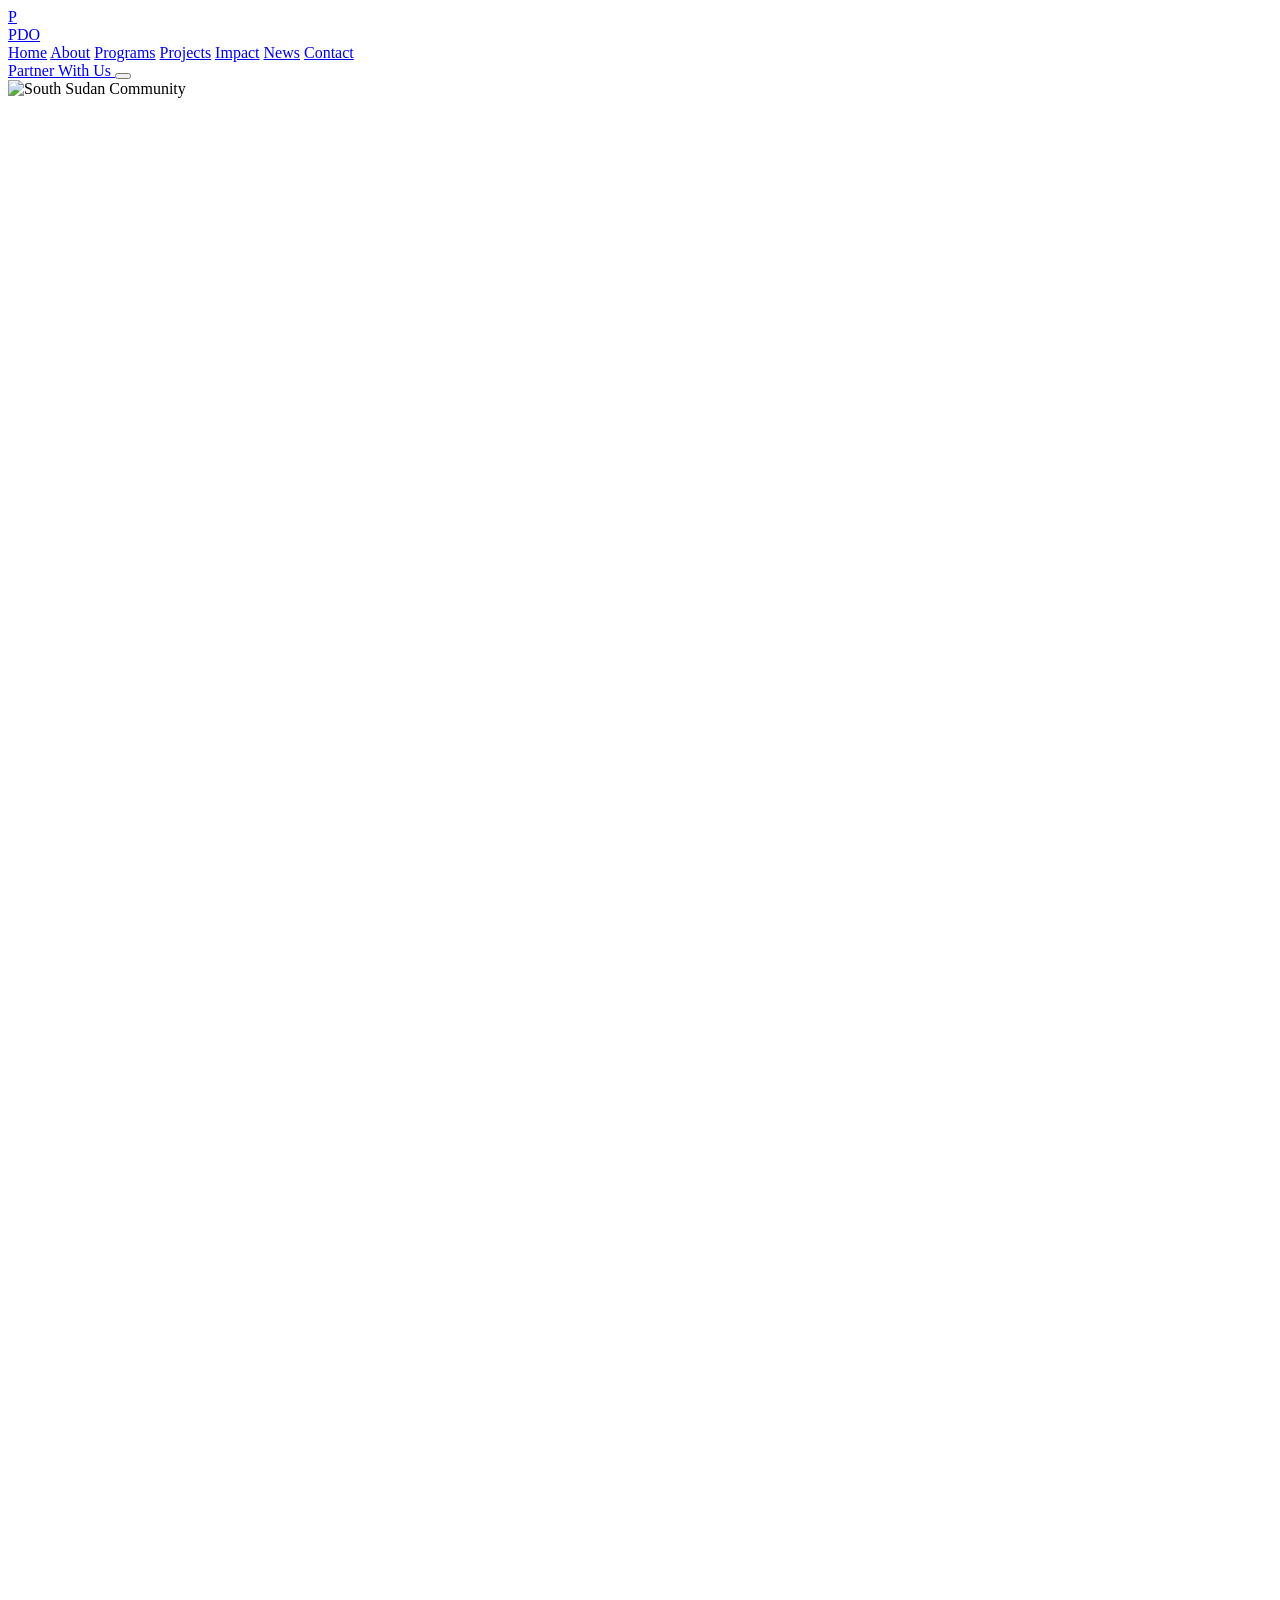
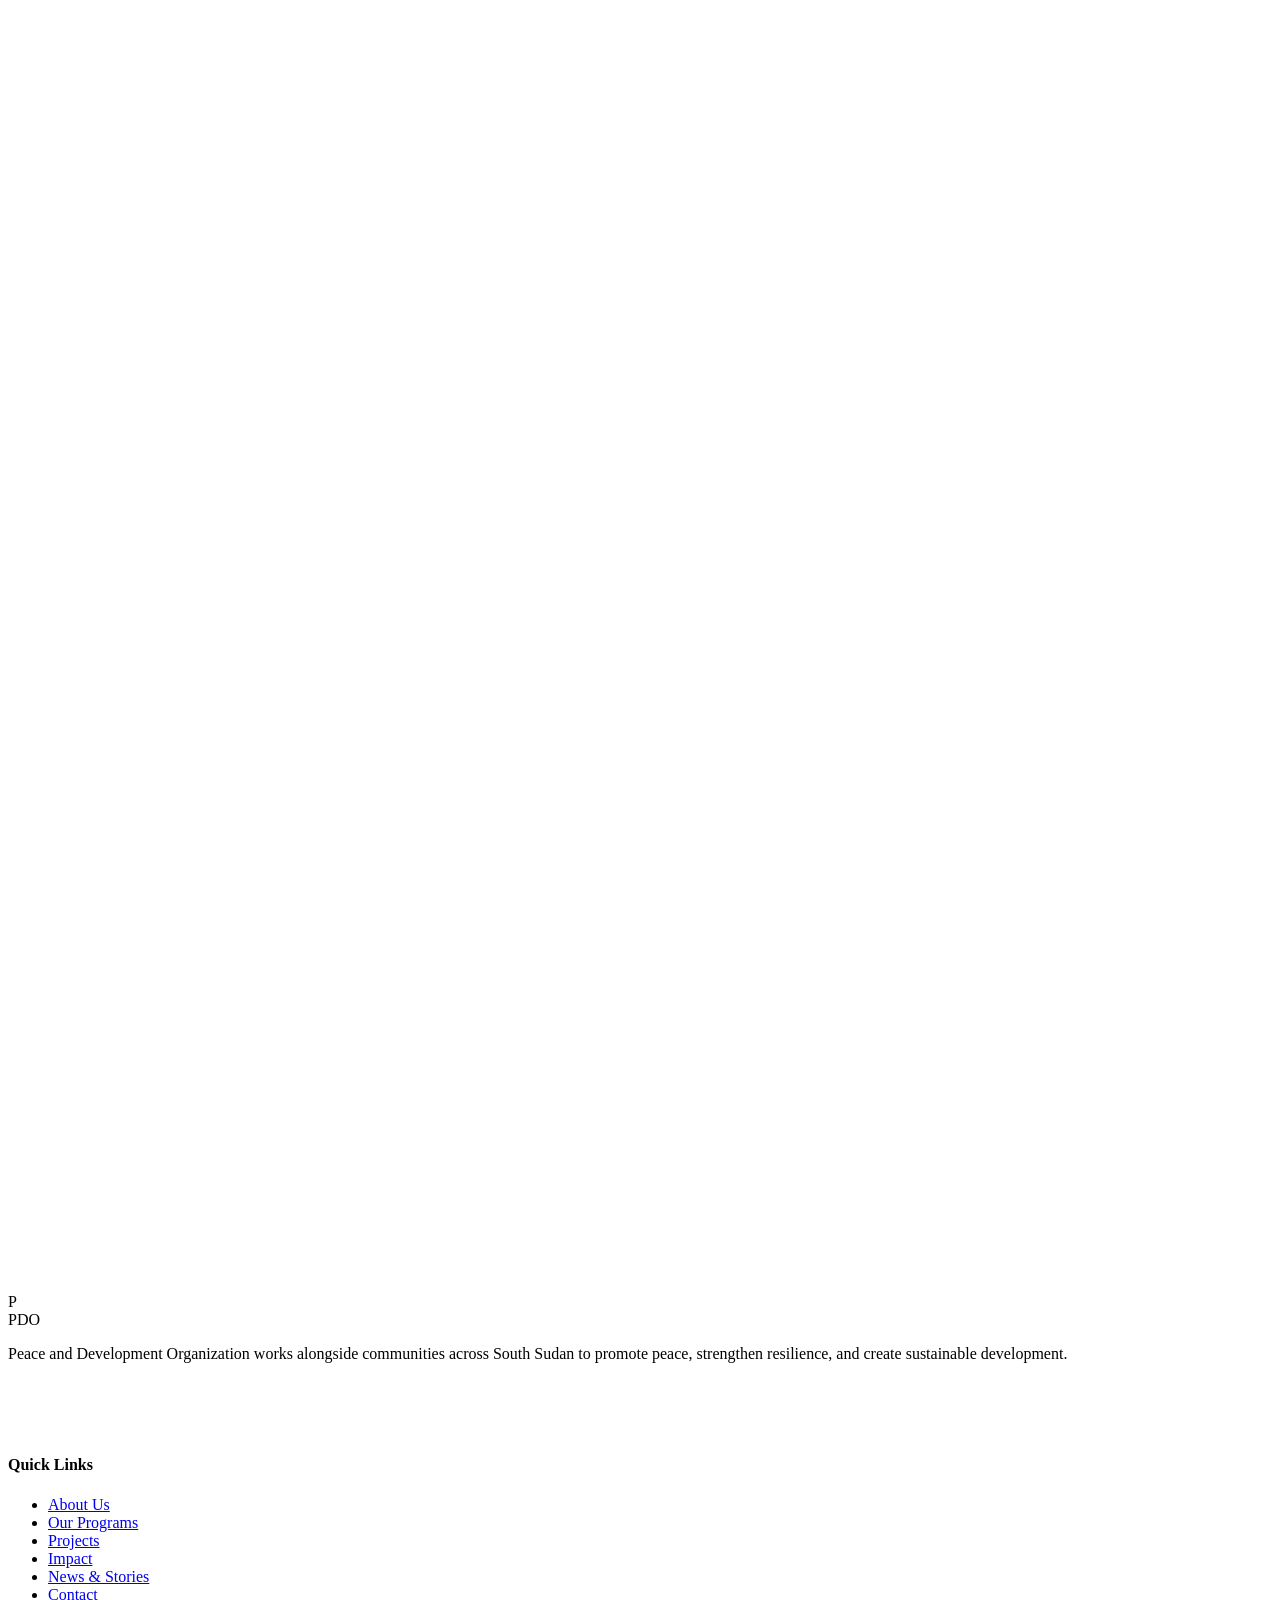
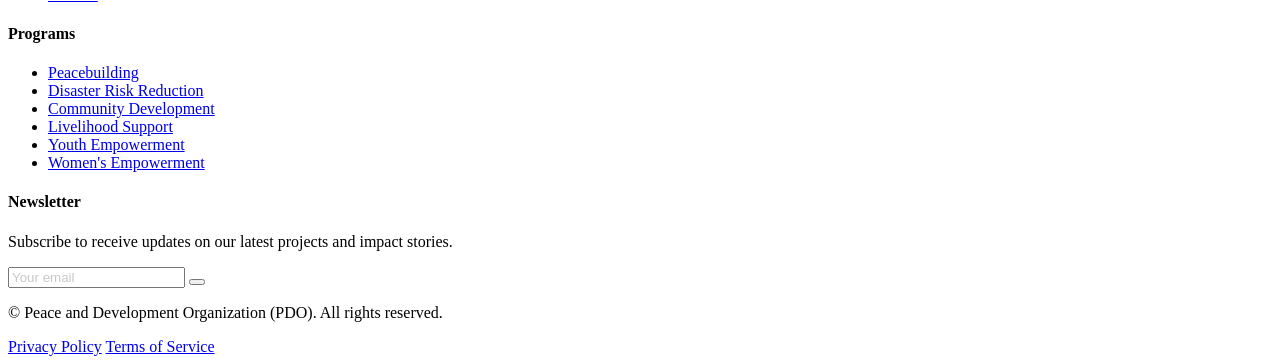
==== commit 22e3d04e: "Enhance contact section with social icons styling Added social icons and contact section styles for " ====
--- a/index.html
+++ b/index.html
@@ -198,6 +198,109 @@
             border: 1px solid rgba(255, 255, 255, 0.22);
         }
 
+        /* ============================================ */
+/* SOCIAL ICONS - CONTACT SECTION              */
+/* ============================================ */
+
+/* Contact section social icons */
+.social-icon {
+    position: relative;
+    display: flex;
+    align-items: center;
+    justify-content: center;
+    transition: all 0.3s cubic-bezier(0.16, 1, 0.3, 1);
+}
+
+.social-icon i {
+    /* Ensure Lucide icons render at correct size */
+    width: 16px;
+    height: 16px;
+    stroke-width: 2px;
+    transition: transform 0.3s ease;
+}
+
+.social-icon:hover i {
+    transform: scale(1.15);
+}
+
+/* Brand-specific hover colors (fallback if inline styles don't apply) */
+.social-icon:hover {
+    box-shadow: 0 8px 20px rgba(0, 0, 0, 0.12);
+}
+
+/* ============================================ */
+/* FOOTER SOCIAL ICONS                         */
+/* ============================================ */
+
+.footer-social {
+    position: relative;
+    display: flex;
+    align-items: center;
+    justify-content: center;
+    transition: all 0.3s cubic-bezier(0.16, 1, 0.3, 1);
+}
+
+.footer-social i {
+    width: 14px;
+    height: 14px;
+    stroke-width: 2px;
+    transition: transform 0.3s ease;
+}
+
+.footer-social:hover i {
+    transform: scale(1.2);
+}
+
+/* ============================================ */
+/* CONTACT INFO ICONS                          */
+/* ============================================ */
+
+/* Ensure contact detail icons are visible */
+.contact-icon {
+    display: flex;
+    align-items: center;
+    justify-content: center;
+    flex-shrink: 0;
+}
+
+.contact-icon i {
+    width: 20px;
+    height: 20px;
+    stroke-width: 2px;
+}
+
+/* ============================================ */
+/* FORM ELEMENTS                               */
+/* ============================================ */
+
+/* Smooth focus transitions */
+input:focus,
+textarea:focus {
+    outline: none;
+    box-shadow: 0 0 0 3px rgba(10, 61, 92, 0.08);
+}
+
+/* Placeholder styling */
+::placeholder {
+    opacity: 0.4;
+}
+
+/* ============================================ */
+/* LUCIDE ICONS GLOBAL FIX                     */
+/* ============================================ */
+
+/* Force Lucide icons to be visible */
+[data-lucide] {
+    display: block;
+    flex-shrink: 0;
+}
+
+/* Ensure all icons have a minimum visible size */
+i[data-lucide] svg {
+    width: 100%;
+    height: 100%;
+}
+
         /* Text gradient */
         .text-gradient {
             background: linear-gradient(135deg, #D4A017 0%, #E8B830 50%, #F0C850 100%);
@@ -712,169 +815,199 @@
         </div>
     </section>
 
-    <!-- SECTION 7: CONTACT -->
-    <section id="contact" class="py-24 md:py-32 bg-white relative overflow-hidden">
-        <div class="container mx-auto px-5 md:px-8 relative z-10">
-            <div class="grid lg:grid-cols-2 gap-14 lg:gap-20 items-start">
-                <div class="reveal-left">
-                    <span class="text-secondary font-body font-semibold tracking-widest text-xs uppercase mb-3 block">Get In Touch</span>
-                    <h2 class="font-heading font-extrabold text-3xl sm:text-4xl md:text-5xl text-dark mb-6 tracking-tight">Partner With Us for a Better Future</h2>
-                    <p class="font-body text-dark/60 text-base leading-relaxed mb-10">
-                        Whether you are a donor, volunteer, or community leader, we welcome your collaboration. Reach out to learn how we can work together to create lasting impact in South Sudan.
-                    </p>
-
-                    <div class="space-y-5 mb-10">
-                        <div class="flex items-start gap-4">
-                            <div class="w-12 h-12 bg-primary/8 rounded-2xl flex items-center justify-center flex-shrink-0">
-                                <i data-lucide="phone" class="w-5.5 h-5.5 text-primary"></i>
-                            </div>
-                            <div>
-                                <h4 class="font-heading font-semibold text-dark mb-1 text-sm">Phone</h4>
-                                <p class="font-body text-dark/60 text-sm">0919365067</p>
-                            </div>
-                        </div>
-                        <div class="flex items-start gap-4">
-                            <div class="w-12 h-12 bg-primary/8 rounded-2xl flex items-center justify-center flex-shrink-0">
-                                <i data-lucide="mail" class="w-5.5 h-5.5 text-primary"></i>
-                            </div>
-                            <div>
-                                <h4 class="font-heading font-semibold text-dark mb-1 text-sm">Email</h4>
-                                <p class="font-body text-dark/60 text-sm">contact@pdo-ss.org</p>
-                            </div>
-                        </div>
-                        <div class="flex items-start gap-4">
-                            <div class="w-12 h-12 bg-primary/8 rounded-2xl flex items-center justify-center flex-shrink-0">
-                                <i data-lucide="map-pin" class="w-5.5 h-5.5 text-primary"></i>
-                            </div>
-                            <div>
-                                <h4 class="font-heading font-semibold text-dark mb-1 text-sm">Location</h4>
-                                <p class="font-body text-dark/60 text-sm">Juba, South Sudan</p>
-                            </div>
-                        </div>
-                    </div>
-<!-- FIXED: Social Icons with valid Tailwind sizes -->
-<div class="flex gap-3">
-    <a href="#" class="w-11 h-11 bg-light-alt border border-slate-200 rounded-full flex items-center justify-center text-dark/45 hover:bg-primary hover:text-white hover:border-primary transition-all duration-300 shadow-sm">
-        <i data-lucide="facebook" class="w-4 h-4"></i>
-    </a>
-    <a href="#" class="w-11 h-11 bg-light-alt border border-slate-200 rounded-full flex items-center justify-center text-dark/45 hover:bg-primary hover:text-white hover:border-primary transition-all duration-300 shadow-sm">
-        <i data-lucide="twitter" class="w-4 h-4"></i>
-    </a>
-    <a href="#" class="w-11 h-11 bg-light-alt border border-slate-200 rounded-full flex items-center justify-center text-dark/45 hover:bg-primary hover:text-white hover:border-primary transition-all duration-300 shadow-sm">
-        <i data-lucide="linkedin" class="w-4 h-4"></i>
-    </a>
-    <a href="#" class="w-11 h-11 bg-light-alt border border-slate-200 rounded-full flex items-center justify-center text-dark/45 hover:bg-primary hover:text-white hover:border-primary transition-all duration-300 shadow-sm">
-        <i data-lucide="instagram" class="w-4 h-4"></i>
-    </a>
-</div>
-
-                <div class="reveal-right bg-light-alt/70 backdrop-blur-xl border border-slate-100/60 rounded-4xl p-8 md:p-10 shadow-soft-lg">
-                    <h3 class="font-heading font-bold text-2xl text-dark mb-7">Send us a Message</h3>
-                    <form class="space-y-5" onsubmit="event.preventDefault(); alert('Thank you for your message! We will get back to you soon.');">
-                        <div class="grid sm:grid-cols-2 gap-5">
-                            <div class="space-y-2">
-                                <label class="font-body text-xs font-semibold text-dark/70 uppercase tracking-wider">Full Name</label>
-                                <input type="text" class="w-full bg-white border border-slate-200 rounded-xl px-4 py-3 font-body text-dark placeholder:text-dark/35 focus:outline-none focus:ring-2 focus:ring-primary/15 focus:border-primary transition-all text-sm" placeholder="John Doe" required>
-                            </div>
-                            <div class="space-y-2">
-                                <label class="font-body text-xs font-semibold text-dark/70 uppercase tracking-wider">Email Address</label>
-                                <input type="email" class="w-full bg-white border border-slate-200 rounded-xl px-4 py-3 font-body text-dark placeholder:text-dark/35 focus:outline-none focus:ring-2 focus:ring-primary/15 focus:border-primary transition-all text-sm" placeholder="john@example.com" required>
-                            </div>
-                        </div>
-                        <div class="space-y-2">
-                            <label class="font-body text-xs font-semibold text-dark/70 uppercase tracking-wider">Subject</label>
-                            <input type="text" class="w-full bg-white border border-slate-200 rounded-xl px-4 py-3 font-body text-dark placeholder:text-dark/35 focus:outline-none focus:ring-2 focus:ring-primary/15 focus:border-primary transition-all text-sm" placeholder="Partnership Inquiry" required>
-                        </div>
-                        <div class="space-y-2">
-                            <label class="font-body text-xs font-semibold text-dark/70 uppercase tracking-wider">Message</label>
-                            <textarea rows="4" class="w-full bg-white border border-slate-200 rounded-xl px-4 py-3 font-body text-dark placeholder:text-dark/35 focus:outline-none focus:ring-2 focus:ring-primary/15 focus:border-primary transition-all text-sm resize-none" placeholder="How can we collaborate?" required></textarea>
-                        </div>
-                        <button type="submit" class="w-full bg-primary hover:bg-primary-dark text-white font-body font-semibold py-3.5 rounded-xl shadow-lg hover:shadow-xl transition-all duration-300 flex items-center justify-center gap-2.5 group text-sm">
-                            Send Message
-                            <i data-lucide="send" class="w-4.5 h-4.5 group-hover:translate-x-1 transition-transform duration-300"></i>
-                        </button>
-                    </form>
-                </div>
-            </div>
-        </div>
-    </section>
-
-    <!-- FOOTER -->
-    <footer class="bg-dark-soft text-white pt-20 pb-8">
-        <div class="container mx-auto px-5 md:px-8">
-            <div class="grid sm:grid-cols-2 lg:grid-cols-4 gap-10 mb-14">
-                <div class="lg:col-span-1">
-                    <div class="flex items-center gap-3 mb-5">
-                        <img src="assets/podologo.jpg" alt="PDO Logo" class="w-10 h-10 rounded-lg object-cover shadow-md" onerror="this.style.display='none'; this.nextElementSibling.style.display='flex';">
-                        <span class="hidden w-10 h-10 rounded-lg bg-accent items-center justify-center font-heading font-extrabold text-white text-lg shadow-md" style="display:none;">P</span>
-                        <span class="font-heading font-extrabold text-2xl text-white">PDO</span>
-                    </div>
-                    <p class="font-body text-white/50 leading-relaxed mb-6 text-sm">
-                        Peace and Development Organization works alongside communities across South Sudan to promote peace, strengthen resilience, and create sustainable development.
-                    </p>
+   <!-- SECTION 7: CONTACT -->
+<section id="contact" class="py-24 md:py-32 bg-white relative overflow-hidden">
+    <!-- Background decorative elements -->
+    <div class="absolute top-20 right-0 w-80 h-80 bg-primary/3 rounded-full blur-3xl"></div>
+    <div class="absolute bottom-10 left-10 w-64 h-64 bg-accent/5 rounded-full blur-3xl"></div>
+
+    <div class="container mx-auto px-5 md:px-8 relative z-10">
+        <div class="grid lg:grid-cols-2 gap-14 lg:gap-20 items-start">
+            <!-- Left Column - Contact Info -->
+            <div class="reveal-left">
+                <span class="inline-block text-secondary font-body font-semibold tracking-widest text-xs uppercase mb-3 bg-secondary/8 px-3 py-1.5 rounded-full">Get In Touch</span>
+                <h2 class="font-heading font-extrabold text-3xl sm:text-4xl md:text-5xl text-dark mb-6 tracking-tight leading-tight">
+                    Partner With Us for a Better Future
+                </h2>
+                <p class="font-body text-dark/60 text-base leading-relaxed mb-10 max-w-md">
+                    Whether you are a donor, volunteer, or community leader, we welcome your collaboration. Reach out to learn how we can work together to create lasting impact in South Sudan.
+                </p>
+
+                <!-- Contact Details -->
+                <div class="space-y-6 mb-10">
+                    <!-- Phone -->
+                    <div class="flex items-start gap-4 group cursor-pointer">
+                        <div class="w-12 h-12 bg-primary/8 rounded-2xl flex items-center justify-center flex-shrink-0 group-hover:bg-primary transition-all duration-300">
+                            <i data-lucide="phone" class="w-5 h-5 text-primary group-hover:text-white transition-colors duration-300"></i>
+                        </div>
+                        <div>
+                            <h4 class="font-heading font-semibold text-dark mb-1 text-sm">Phone</h4>
+                            <p class="font-body text-dark/60 text-sm">0919365067</p>
+                        </div>
+                    </div>
+
+                    <!-- Email -->
+                    <div class="flex items-start gap-4 group cursor-pointer">
+                        <div class="w-12 h-12 bg-primary/8 rounded-2xl flex items-center justify-center flex-shrink-0 group-hover:bg-primary transition-all duration-300">
+                            <i data-lucide="mail" class="w-5 h-5 text-primary group-hover:text-white transition-colors duration-300"></i>
+                        </div>
+                        <div>
+                            <h4 class="font-heading font-semibold text-dark mb-1 text-sm">Email</h4>
+                            <p class="font-body text-dark/60 text-sm">contact@pdo-ss.org</p>
+                        </div>
+                    </div>
+
+                    <!-- Location -->
+                    <div class="flex items-start gap-4 group cursor-pointer">
+                        <div class="w-12 h-12 bg-primary/8 rounded-2xl flex items-center justify-center flex-shrink-0 group-hover:bg-primary transition-all duration-300">
+                            <i data-lucide="map-pin" class="w-5 h-5 text-primary group-hover:text-white transition-colors duration-300"></i>
+                        </div>
+                        <div>
+                            <h4 class="font-heading font-semibold text-dark mb-1 text-sm">Location</h4>
+                            <p class="font-body text-dark/60 text-sm">Juba, South Sudan</p>
+                        </div>
+                    </div>
+                </div>
+
+                <!-- Social Icons - FIXED & ENHANCED -->
+                <div>
+                    <p class="font-body text-dark/50 text-xs font-semibold uppercase tracking-wider mb-4">Follow Us</p>
                     <div class="flex gap-3">
-                        <a href="#" class="w-9 h-9 bg-white/8 rounded-full flex items-center justify-center text-white/50 hover:bg-accent hover:text-white transition-all duration-300">
+                        <!-- Facebook -->
+                        <a href="#" aria-label="Facebook" class="social-icon w-11 h-11 bg-light-alt border border-slate-200 rounded-full flex items-center justify-center text-dark/50 hover:bg-[#1877F2] hover:text-white hover:border-[#1877F2] transition-all duration-300 shadow-sm hover:shadow-md hover:-translate-y-0.5">
                             <i data-lucide="facebook" class="w-4 h-4"></i>
                         </a>
-                        <a href="#" class="w-9 h-9 bg-white/8 rounded-full flex items-center justify-center text-white/50 hover:bg-accent hover:text-white transition-all duration-300">
+                        <!-- Twitter -->
+                        <a href="#" aria-label="Twitter" class="social-icon w-11 h-11 bg-light-alt border border-slate-200 rounded-full flex items-center justify-center text-dark/50 hover:bg-[#1DA1F2] hover:text-white hover:border-[#1DA1F2] transition-all duration-300 shadow-sm hover:shadow-md hover:-translate-y-0.5">
                             <i data-lucide="twitter" class="w-4 h-4"></i>
                         </a>
-                        <a href="#" class="w-9 h-9 bg-white/8 rounded-full flex items-center justify-center text-white/50 hover:bg-accent hover:text-white transition-all duration-300">
+                        <!-- LinkedIn -->
+                        <a href="#" aria-label="LinkedIn" class="social-icon w-11 h-11 bg-light-alt border border-slate-200 rounded-full flex items-center justify-center text-dark/50 hover:bg-[#0A66C2] hover:text-white hover:border-[#0A66C2] transition-all duration-300 shadow-sm hover:shadow-md hover:-translate-y-0.5">
                             <i data-lucide="linkedin" class="w-4 h-4"></i>
                         </a>
-                        <a href="#" class="w-9 h-9 bg-white/8 rounded-full flex items-center justify-center text-white/50 hover:bg-accent hover:text-white transition-all duration-300">
+                        <!-- Instagram -->
+                        <a href="#" aria-label="Instagram" class="social-icon w-11 h-11 bg-light-alt border border-slate-200 rounded-full flex items-center justify-center text-dark/50 hover:bg-[#E4405F] hover:text-white hover:border-[#E4405F] transition-all duration-300 shadow-sm hover:shadow-md hover:-translate-y-0.5">
                             <i data-lucide="instagram" class="w-4 h-4"></i>
                         </a>
                     </div>
                 </div>
-
-                <div>
-                    <h4 class="font-heading font-bold text-base mb-5 text-white">Quick Links</h4>
-                    <ul class="space-y-3">
-                        <li><a href="#about" class="font-body text-white/50 hover:text-accent-light transition-colors text-sm">About Us</a></li>
-                        <li><a href="#programs" class="font-body text-white/50 hover:text-accent-light transition-colors text-sm">Our Programs</a></li>
-                        <li><a href="#projects" class="font-body text-white/50 hover:text-accent-light transition-colors text-sm">Projects</a></li>
-                        <li><a href="#impact" class="font-body text-white/50 hover:text-accent-light transition-colors text-sm">Impact</a></li>
-                        <li><a href="#news" class="font-body text-white/50 hover:text-accent-light transition-colors text-sm">News & Stories</a></li>
-                        <li><a href="#contact" class="font-body text-white/50 hover:text-accent-light transition-colors text-sm">Contact</a></li>
-                    </ul>
-                </div>
-
-                <div>
-                    <h4 class="font-heading font-bold text-base mb-5 text-white">Programs</h4>
-                    <ul class="space-y-3">
-                        <li><a href="#" class="font-body text-white/50 hover:text-accent-light transition-colors text-sm">Peacebuilding</a></li>
-                        <li><a href="#" class="font-body text-white/50 hover:text-accent-light transition-colors text-sm">Disaster Risk Reduction</a></li>
-                        <li><a href="#" class="font-body text-white/50 hover:text-accent-light transition-colors text-sm">Community Development</a></li>
-                        <li><a href="#" class="font-body text-white/50 hover:text-accent-light transition-colors text-sm">Livelihood Support</a></li>
-                        <li><a href="#" class="font-body text-white/50 hover:text-accent-light transition-colors text-sm">Youth Empowerment</a></li>
-                        <li><a href="#" class="font-body text-white/50 hover:text-accent-light transition-colors text-sm">Women's Empowerment</a></li>
-                    </ul>
-                </div>
-
-                <div>
-                    <h4 class="font-heading font-bold text-base mb-5 text-white">Newsletter</h4>
-                    <p class="font-body text-white/50 mb-4 text-sm">Subscribe to receive updates on our latest projects and impact stories.</p>
-                    <form class="flex gap-2" onsubmit="event.preventDefault();">
-                        <input type="email" placeholder="Your email" class="flex-1 bg-white/8 border border-white/10 rounded-xl px-4 py-2.5 font-body text-sm text-white placeholder:text-white/35 focus:outline-none focus:ring-2 focus:ring-accent/40 focus:border-accent/40 transition-all" required>
-                        <button type="submit" class="bg-accent hover:bg-accent-light text-white px-4 py-2.5 rounded-xl font-body font-semibold transition-all duration-300 flex-shrink-0">
-                            <i data-lucide="arrow-right" class="w-4.5 h-4.5"></i>
-                        </button>
-                    </form>
-                </div>
-            </div>
-
-            <div class="border-t border-white/8 pt-7 flex flex-col sm:flex-row justify-between items-center gap-4">
-                <p class="font-body text-white/35 text-xs">
-                    &copy; <span id="year"></span> Peace and Development Organization (PDO). All rights reserved.
+            </div>
+
+            <!-- Right Column - Contact Form -->
+            <div class="reveal-right bg-light-alt/80 backdrop-blur-xl border border-slate-100/60 rounded-4xl p-8 md:p-10 shadow-soft-lg">
+                <h3 class="font-heading font-bold text-2xl text-dark mb-2">Send us a Message</h3>
+                <p class="font-body text-dark/50 text-sm mb-7">We'll get back to you within 48 hours.</p>
+                <form class="space-y-5" onsubmit="event.preventDefault(); alert('Thank you for your message! We will get back to you soon.');">
+                    <div class="grid sm:grid-cols-2 gap-5">
+                        <div class="space-y-2">
+                            <label class="font-body text-xs font-semibold text-dark/70 uppercase tracking-wider">Full Name</label>
+                            <input type="text" class="w-full bg-white border border-slate-200 rounded-xl px-4 py-3 font-body text-dark placeholder:text-dark/35 focus:outline-none focus:ring-2 focus:ring-primary/20 focus:border-primary transition-all text-sm" placeholder="John Doe" required>
+                        </div>
+                        <div class="space-y-2">
+                            <label class="font-body text-xs font-semibold text-dark/70 uppercase tracking-wider">Email Address</label>
+                            <input type="email" class="w-full bg-white border border-slate-200 rounded-xl px-4 py-3 font-body text-dark placeholder:text-dark/35 focus:outline-none focus:ring-2 focus:ring-primary/20 focus:border-primary transition-all text-sm" placeholder="john@example.com" required>
+                        </div>
+                    </div>
+                    <div class="space-y-2">
+                        <label class="font-body text-xs font-semibold text-dark/70 uppercase tracking-wider">Subject</label>
+                        <input type="text" class="w-full bg-white border border-slate-200 rounded-xl px-4 py-3 font-body text-dark placeholder:text-dark/35 focus:outline-none focus:ring-2 focus:ring-primary/20 focus:border-primary transition-all text-sm" placeholder="Partnership Inquiry" required>
+                    </div>
+                    <div class="space-y-2">
+                        <label class="font-body text-xs font-semibold text-dark/70 uppercase tracking-wider">Message</label>
+                        <textarea rows="4" class="w-full bg-white border border-slate-200 rounded-xl px-4 py-3 font-body text-dark placeholder:text-dark/35 focus:outline-none focus:ring-2 focus:ring-primary/20 focus:border-primary transition-all text-sm resize-none" placeholder="How can we collaborate?" required></textarea>
+                    </div>
+                    <button type="submit" class="w-full bg-primary hover:bg-primary-dark text-white font-body font-semibold py-3.5 rounded-xl shadow-lg hover:shadow-xl transition-all duration-300 flex items-center justify-center gap-2 group text-sm hover:-translate-y-0.5">
+                        Send Message
+                        <i data-lucide="send" class="w-4 h-4 group-hover:translate-x-1 transition-transform duration-300"></i>
+                    </button>
+                </form>
+            </div>
+        </div>
+    </div>
+</section>
+
+<!-- FOOTER -->
+<footer class="bg-dark-soft text-white pt-20 pb-8">
+    <div class="container mx-auto px-5 md:px-8">
+        <div class="grid sm:grid-cols-2 lg:grid-cols-4 gap-10 mb-14">
+            <!-- Brand Column -->
+            <div class="lg:col-span-1">
+                <div class="flex items-center gap-3 mb-5">
+                    <img src="assets/podologo.jpg" alt="PDO Logo" class="w-10 h-10 rounded-lg object-cover shadow-md" onerror="this.style.display='none'; this.nextElementSibling.style.display='flex';">
+                    <span class="hidden w-10 h-10 rounded-lg bg-accent items-center justify-center font-heading font-extrabold text-white text-lg shadow-md" style="display:none;">P</span>
+                    <span class="font-heading font-extrabold text-2xl text-white">PDO</span>
+                </div>
+                <p class="font-body text-white/50 leading-relaxed mb-6 text-sm">
+                    Peace and Development Organization works alongside communities across South Sudan to promote peace, strengthen resilience, and create sustainable development.
                 </p>
-                <div class="flex gap-5">
-                    <a href="#" class="font-body text-white/35 text-xs hover:text-white/70 transition-colors">Privacy Policy</a>
-                    <a href="#" class="font-body text-white/35 text-xs hover:text-white/70 transition-colors">Terms of Service</a>
-                </div>
-            </div>
-        </div>
-    </footer>
+                <!-- Footer Social Icons -->
+                <div class="flex gap-3">
+                    <a href="#" aria-label="Facebook" class="footer-social w-9 h-9 bg-white/8 rounded-full flex items-center justify-center text-white/50 hover:bg-[#1877F2] hover:text-white transition-all duration-300">
+                        <i data-lucide="facebook" class="w-4 h-4"></i>
+                    </a>
+                    <a href="#" aria-label="Twitter" class="footer-social w-9 h-9 bg-white/8 rounded-full flex items-center justify-center text-white/50 hover:bg-[#1DA1F2] hover:text-white transition-all duration-300">
+                        <i data-lucide="twitter" class="w-4 h-4"></i>
+                    </a>
+                    <a href="#" aria-label="LinkedIn" class="footer-social w-9 h-9 bg-white/8 rounded-full flex items-center justify-center text-white/50 hover:bg-[#0A66C2] hover:text-white transition-all duration-300">
+                        <i data-lucide="linkedin" class="w-4 h-4"></i>
+                    </a>
+                    <a href="#" aria-label="Instagram" class="footer-social w-9 h-9 bg-white/8 rounded-full flex items-center justify-center text-white/50 hover:bg-[#E4405F] hover:text-white transition-all duration-300">
+                        <i data-lucide="instagram" class="w-4 h-4"></i>
+                    </a>
+                </div>
+            </div>
+
+            <!-- Quick Links -->
+            <div>
+                <h4 class="font-heading font-bold text-base mb-5 text-white">Quick Links</h4>
+                <ul class="space-y-3">
+                    <li><a href="#about" class="font-body text-white/50 hover:text-accent-light transition-colors text-sm">About Us</a></li>
+                    <li><a href="#programs" class="font-body text-white/50 hover:text-accent-light transition-colors text-sm">Our Programs</a></li>
+                    <li><a href="#projects" class="font-body text-white/50 hover:text-accent-light transition-colors text-sm">Projects</a></li>
+                    <li><a href="#impact" class="font-body text-white/50 hover:text-accent-light transition-colors text-sm">Impact</a></li>
+                    <li><a href="#news" class="font-body text-white/50 hover:text-accent-light transition-colors text-sm">News & Stories</a></li>
+                    <li><a href="#contact" class="font-body text-white/50 hover:text-accent-light transition-colors text-sm">Contact</a></li>
+                </ul>
+            </div>
+
+            <!-- Programs -->
+            <div>
+                <h4 class="font-heading font-bold text-base mb-5 text-white">Programs</h4>
+                <ul class="space-y-3">
+                    <li><a href="#" class="font-body text-white/50 hover:text-accent-light transition-colors text-sm">Peacebuilding</a></li>
+                    <li><a href="#" class="font-body text-white/50 hover:text-accent-light transition-colors text-sm">Disaster Risk Reduction</a></li>
+                    <li><a href="#" class="font-body text-white/50 hover:text-accent-light transition-colors text-sm">Community Development</a></li>
+                    <li><a href="#" class="font-body text-white/50 hover:text-accent-light transition-colors text-sm">Livelihood Support</a></li>
+                    <li><a href="#" class="font-body text-white/50 hover:text-accent-light transition-colors text-sm">Youth Empowerment</a></li>
+                    <li><a href="#" class="font-body text-white/50 hover:text-accent-light transition-colors text-sm">Women's Empowerment</a></li>
+                </ul>
+            </div>
+
+            <!-- Newsletter -->
+            <div>
+                <h4 class="font-heading font-bold text-base mb-5 text-white">Newsletter</h4>
+                <p class="font-body text-white/50 mb-4 text-sm">Subscribe to receive updates on our latest projects and impact stories.</p>
+                <form class="flex gap-2" onsubmit="event.preventDefault();">
+                    <input type="email" placeholder="Your email" class="flex-1 bg-white/8 border border-white/10 rounded-xl px-4 py-2.5 font-body text-sm text-white placeholder:text-white/35 focus:outline-none focus:ring-2 focus:ring-accent/40 focus:border-accent/40 transition-all" required>
+                    <button type="submit" class="bg-accent hover:bg-accent-light text-white px-4 py-2.5 rounded-xl font-body font-semibold transition-all duration-300 flex-shrink-0">
+                        <i data-lucide="arrow-right" class="w-4 h-4"></i>
+                    </button>
+                </form>
+            </div>
+        </div>
+
+        <!-- Bottom Bar -->
+        <div class="border-t border-white/8 pt-7 flex flex-col sm:flex-row justify-between items-center gap-4">
+            <p class="font-body text-white/35 text-xs">
+                &copy; <span id="year"></span> Peace and Development Organization (PDO). All rights reserved.
+            </p>
+            <div class="flex gap-5">
+                <a href="#" class="font-body text-white/35 text-xs hover:text-white/70 transition-colors">Privacy Policy</a>
+                <a href="#" class="font-body text-white/35 text-xs hover:text-white/70 transition-colors">Terms of Service</a>
+            </div>
+        </div>
+    </div>
+</footer>
 
     <!-- JavaScript -->
     <script>
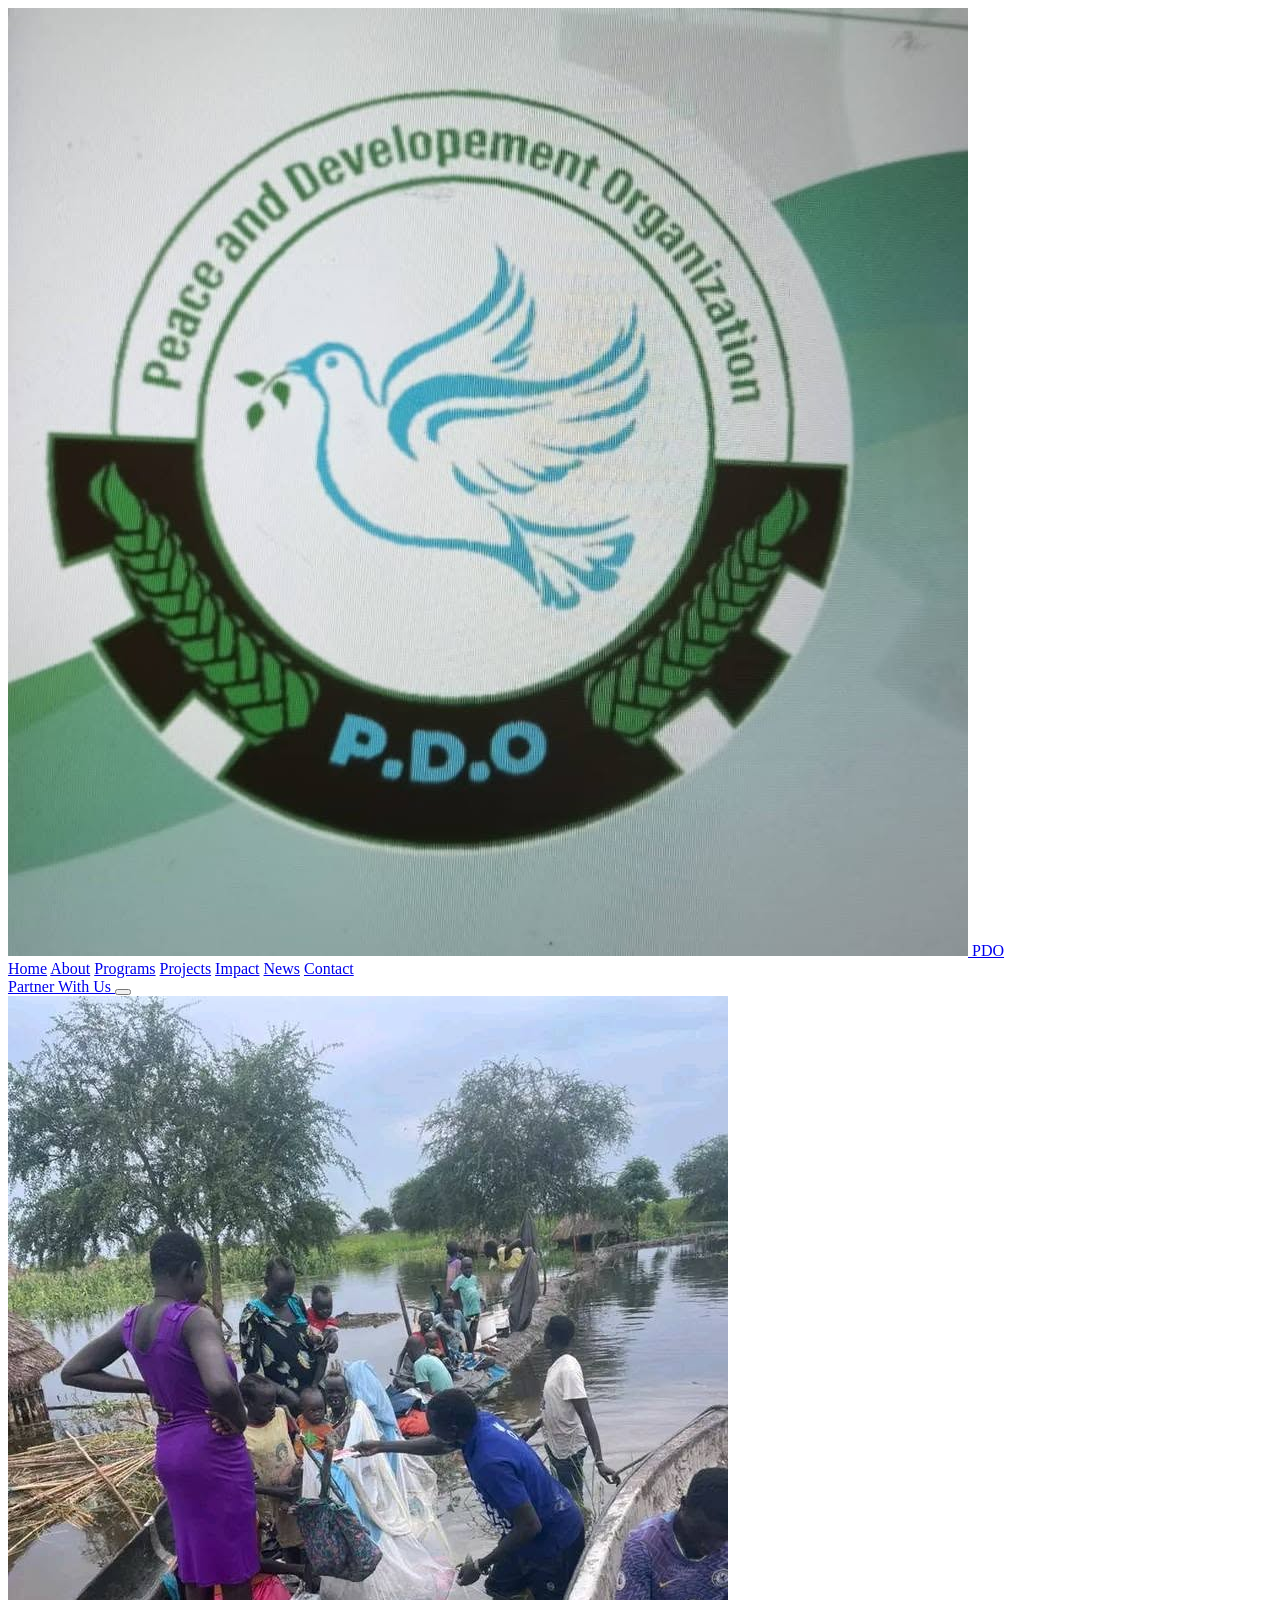
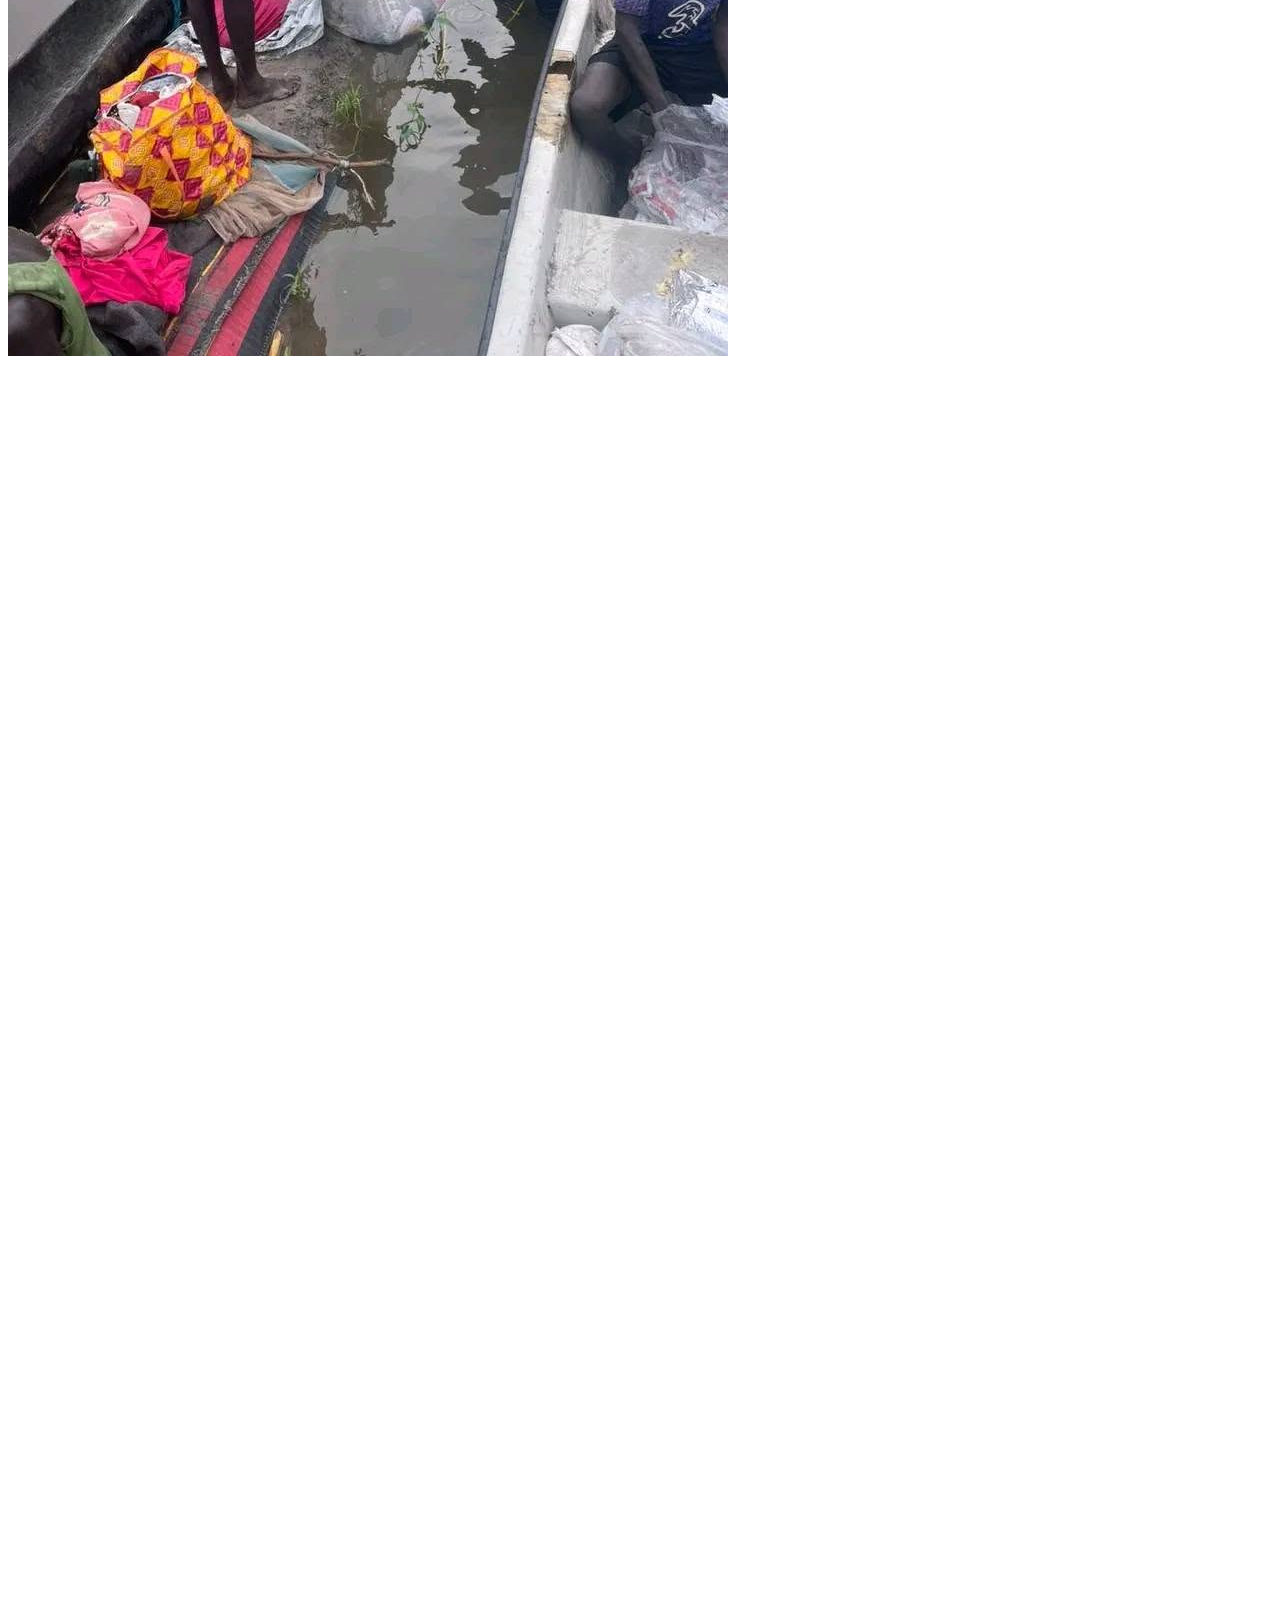
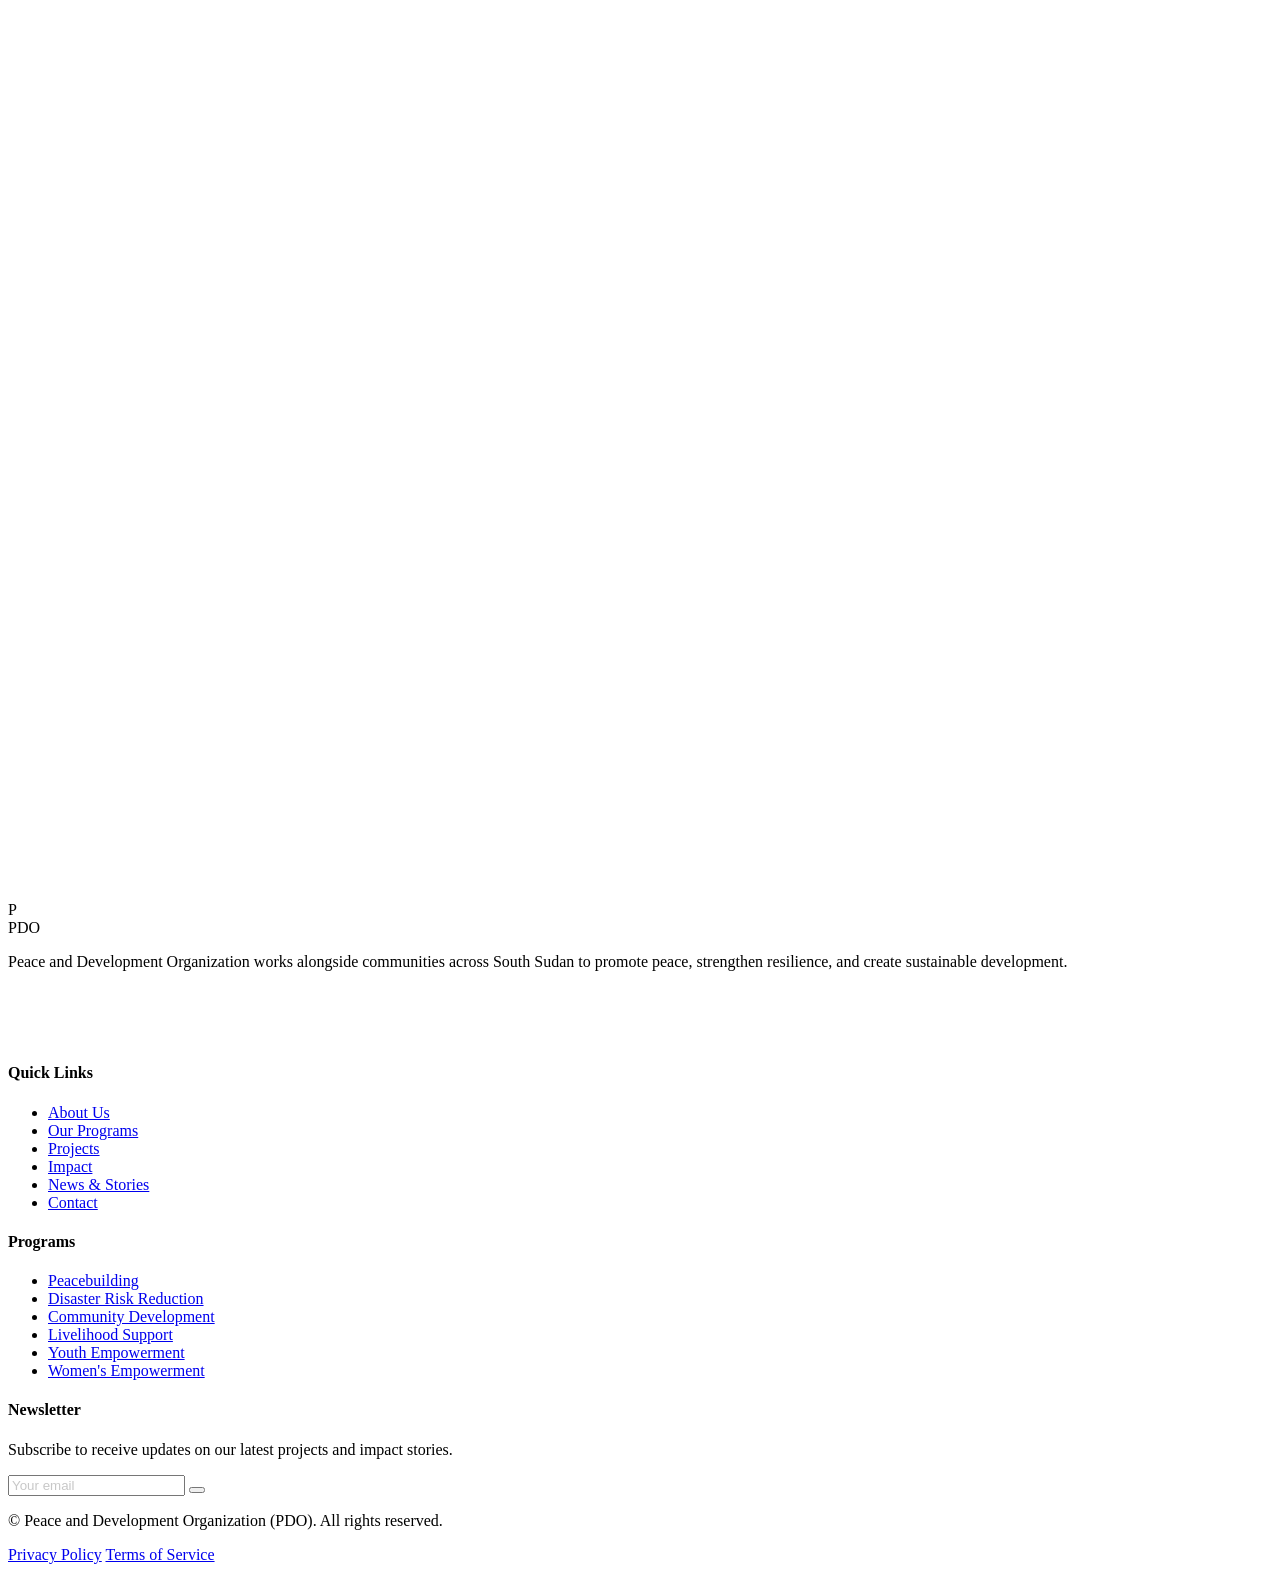
==== commit 15d95aab: "Update index.html" ====
--- a/index.html
+++ b/index.html
@@ -350,7 +350,7 @@
         <div class="container mx-auto px-5 md:px-8 flex justify-between items-center">
             <!-- Logo -->
             <a href="#" class="flex items-center gap-3 z-[110] transition-all duration-300" id="nav-logo-wrap">
-                <img src="assets/podologo.jpg" alt="PDO Logo" class="w-10 h-10 md:w-11 md:h-11 rounded-lg object-cover shadow-md transition-all duration-300" id="nav-logo-img" onerror="this.style.display='none'; this.nextElementSibling.style.display='flex';">
+                <img src="assets/pdologo.jpg" alt="PDO Logo" class="w-10 h-10 md:w-11 md:h-11 rounded-lg object-cover shadow-md transition-all duration-300" id="nav-logo-img" onerror="this.style.display='none'; this.nextElementSibling.style.display='flex';">
                 <span class="hidden w-10 h-10 md:w-11 md:h-11 rounded-lg bg-accent items-center justify-center font-heading font-extrabold text-white text-lg shadow-md" style="display:none;">P</span>
                 <span class="font-heading font-extrabold text-xl md:text-2xl tracking-tight transition-colors duration-300 text-white" id="nav-logo-text">PDO</span>
             </a>
